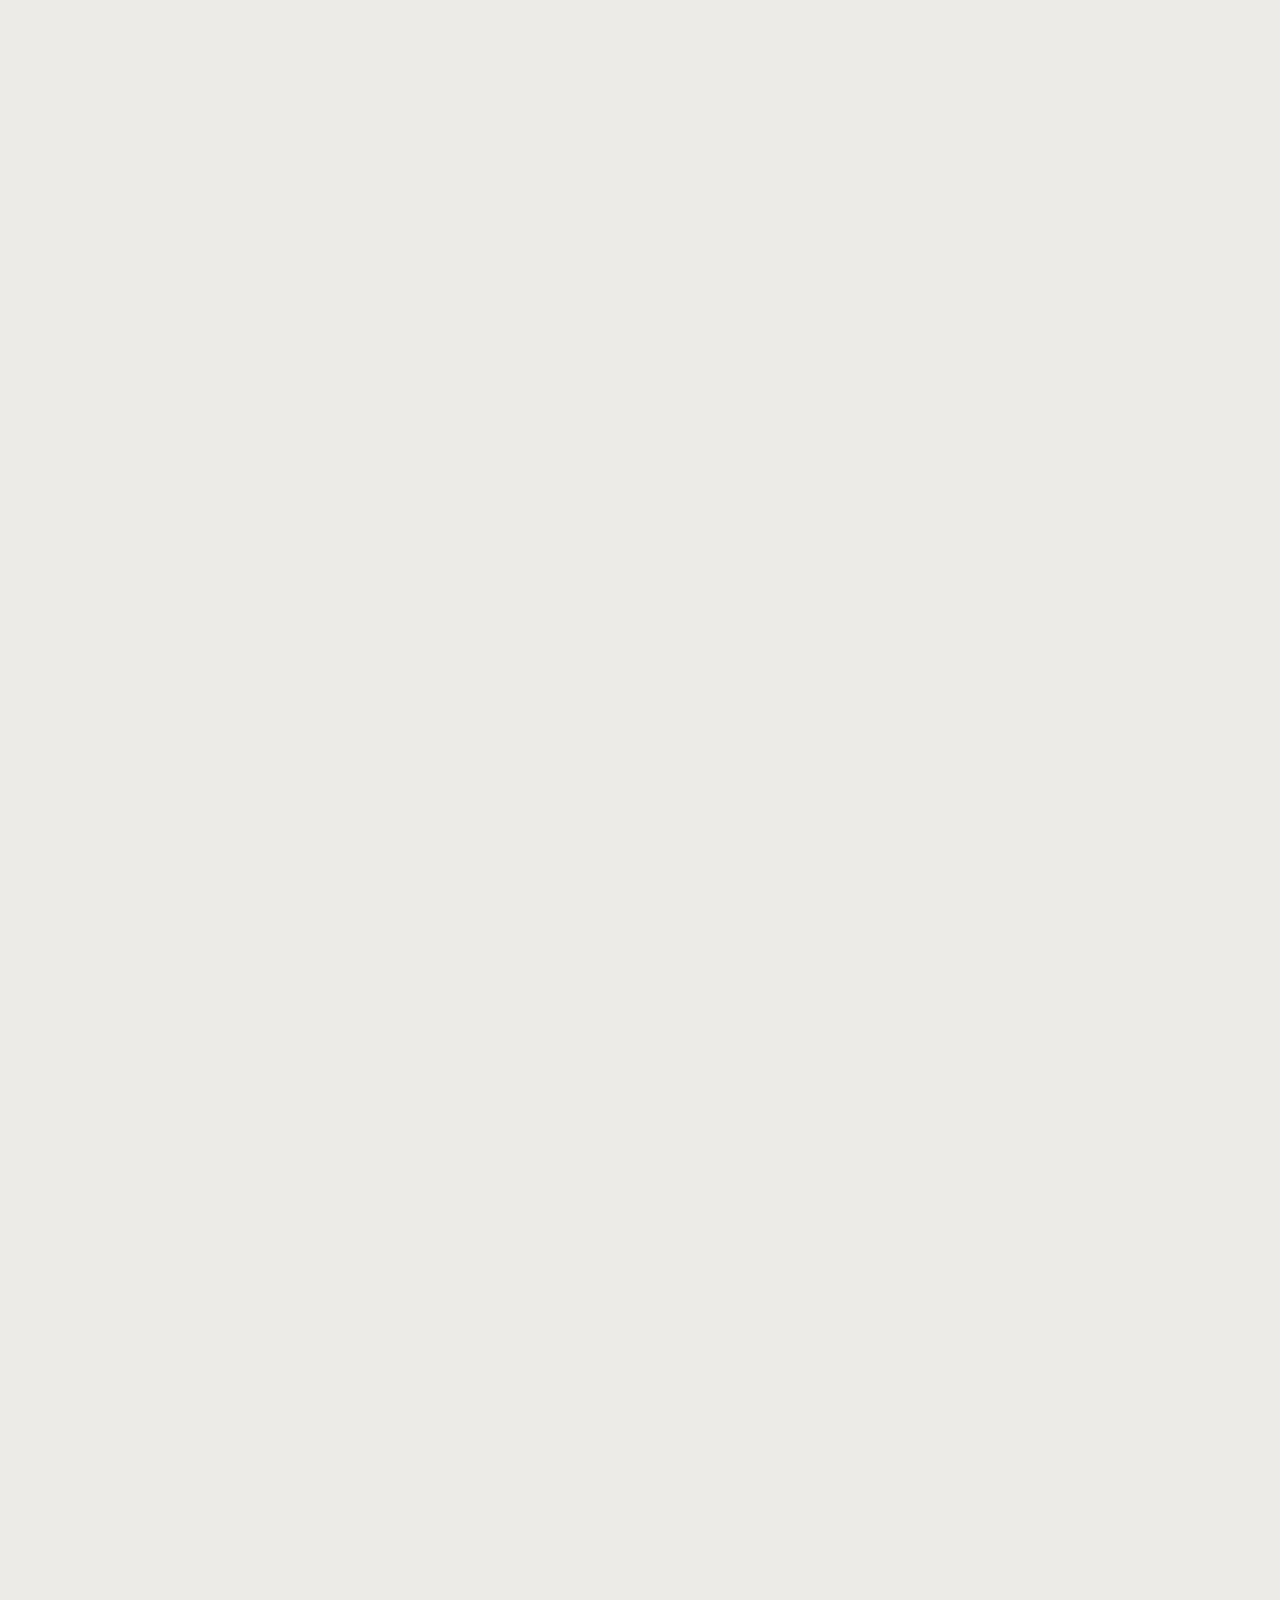
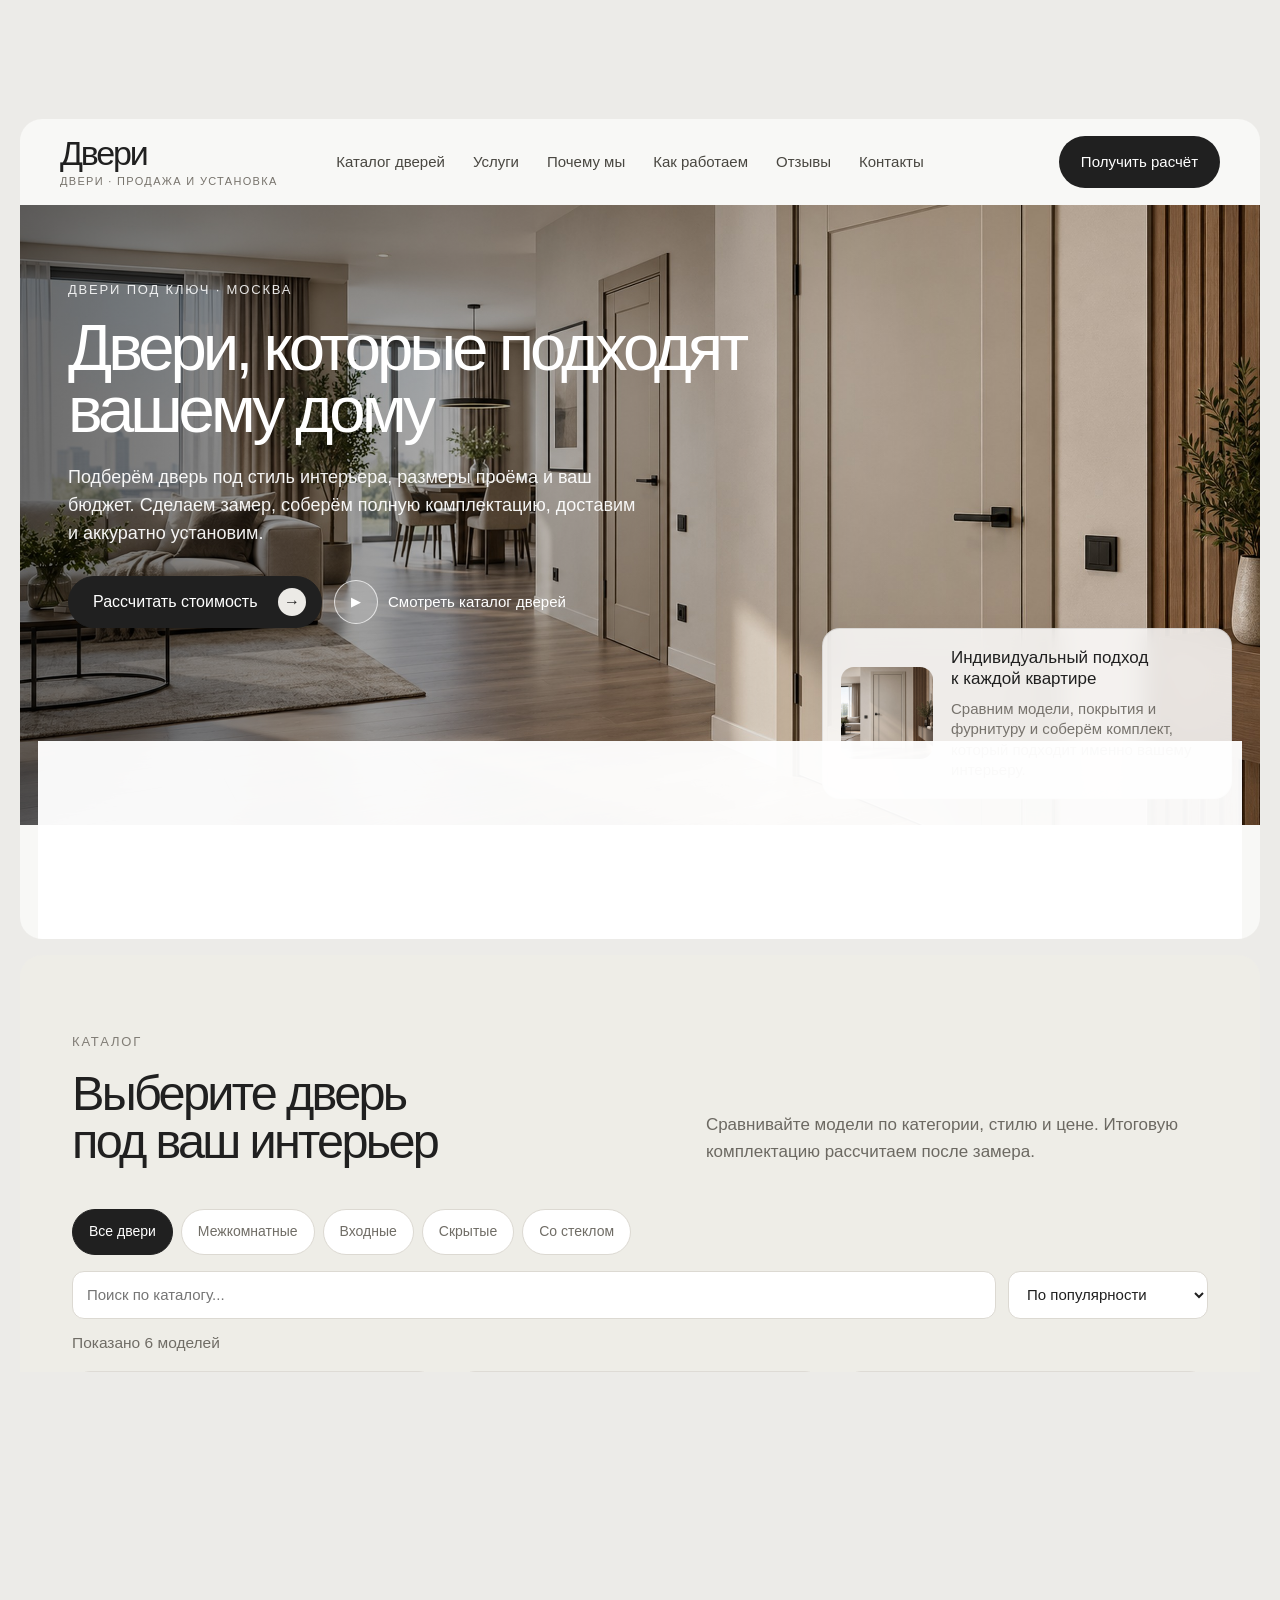
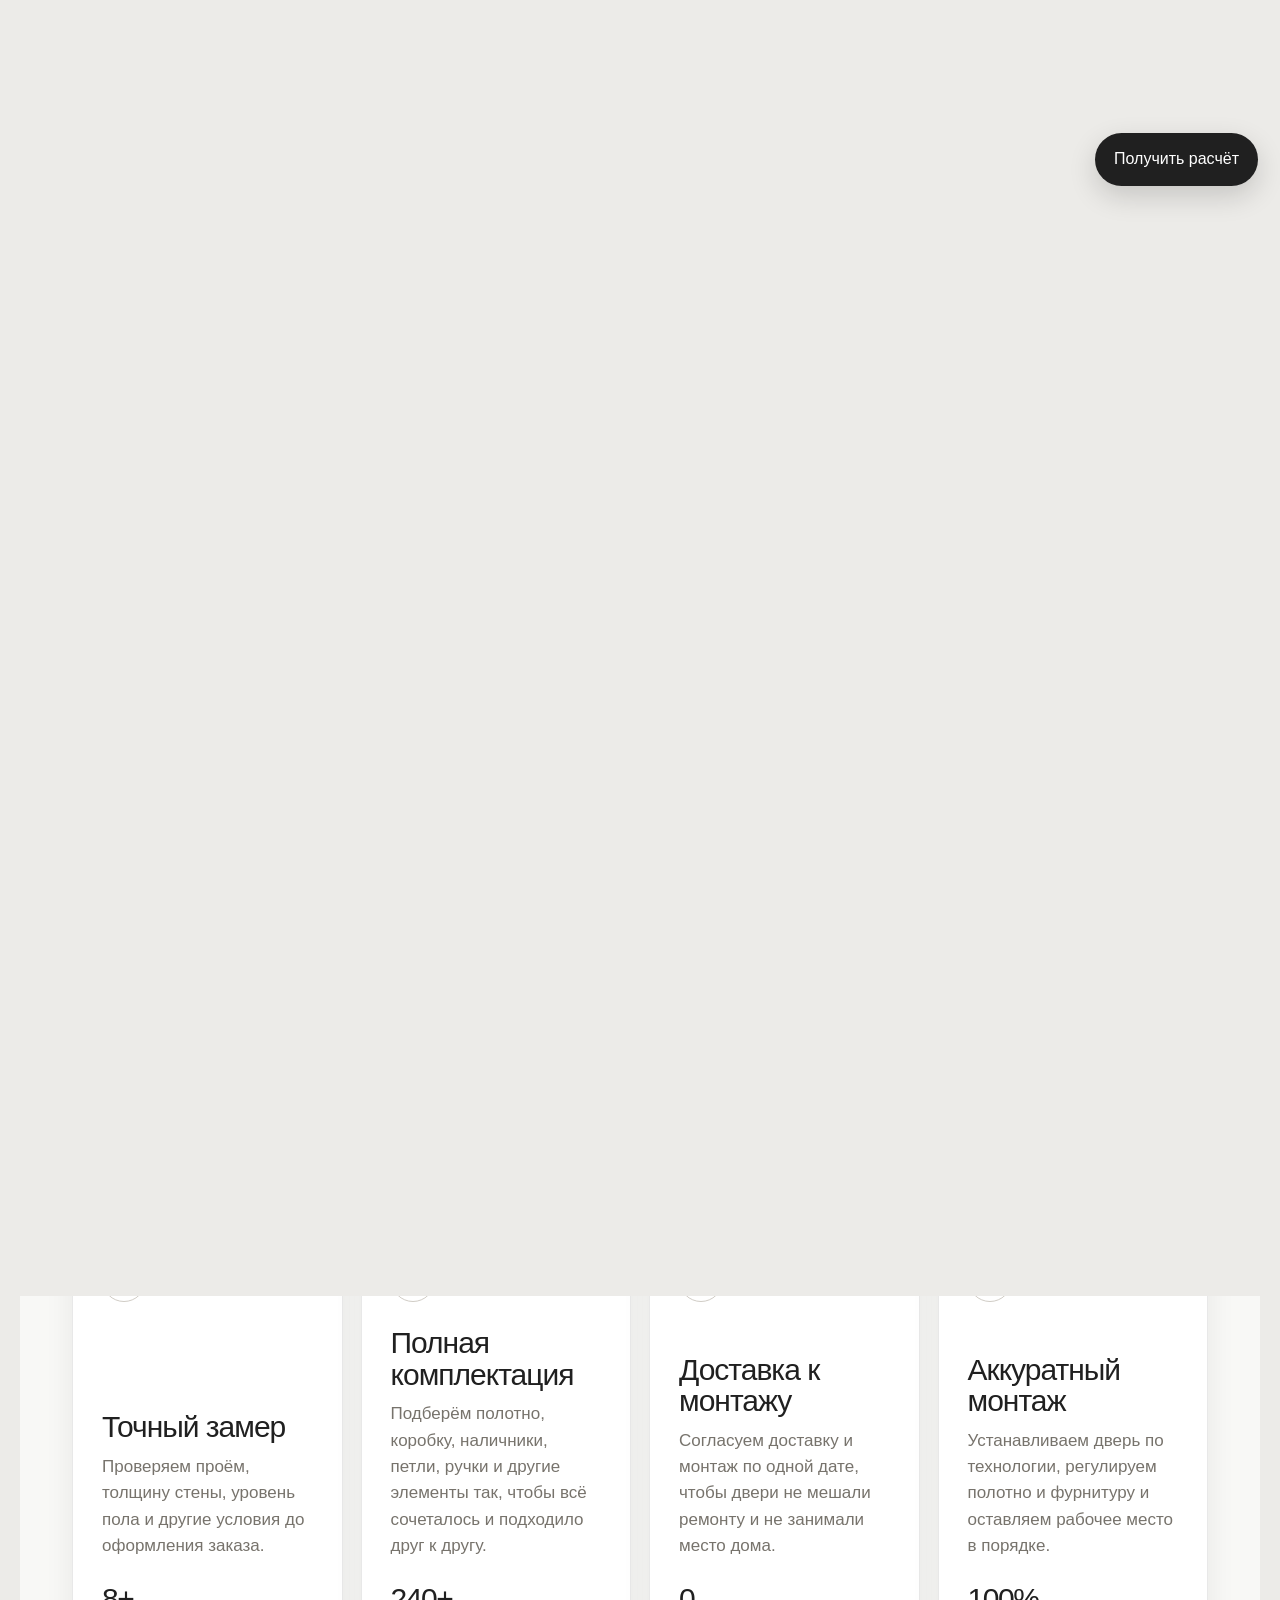
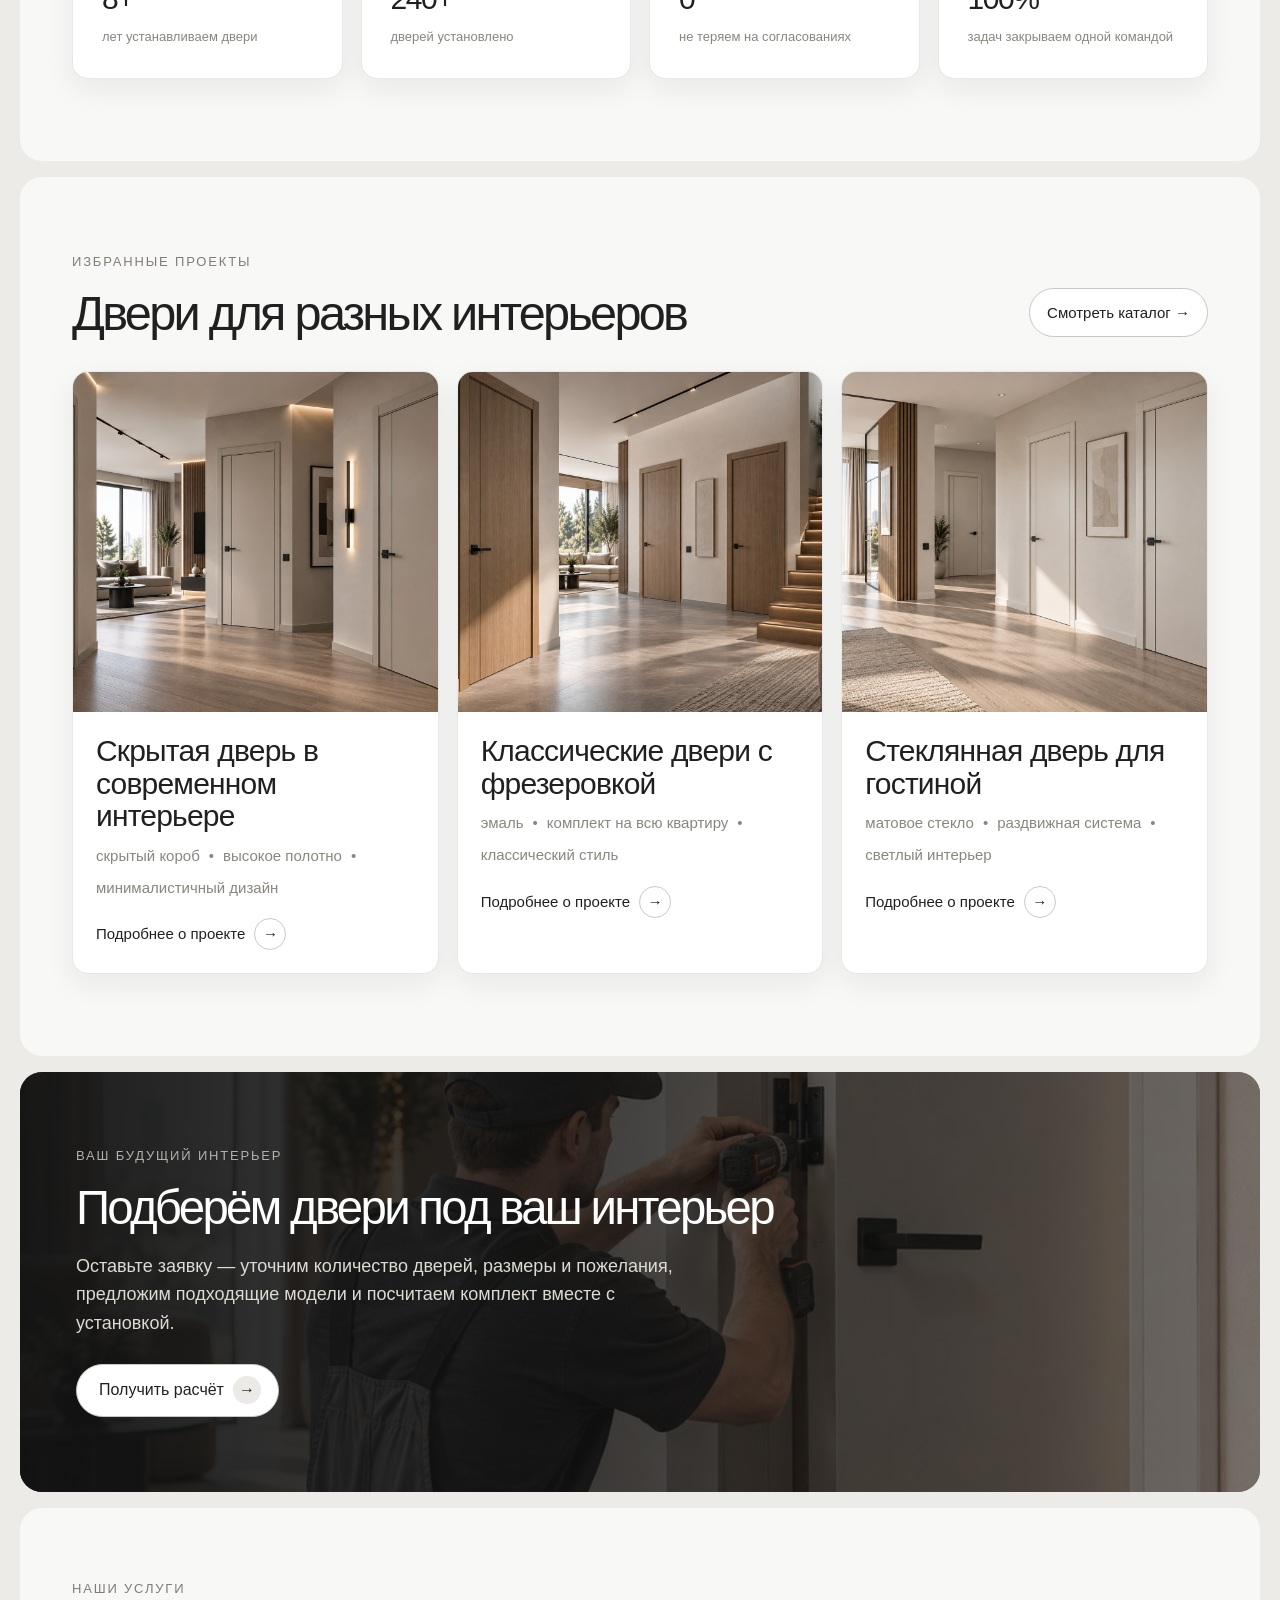
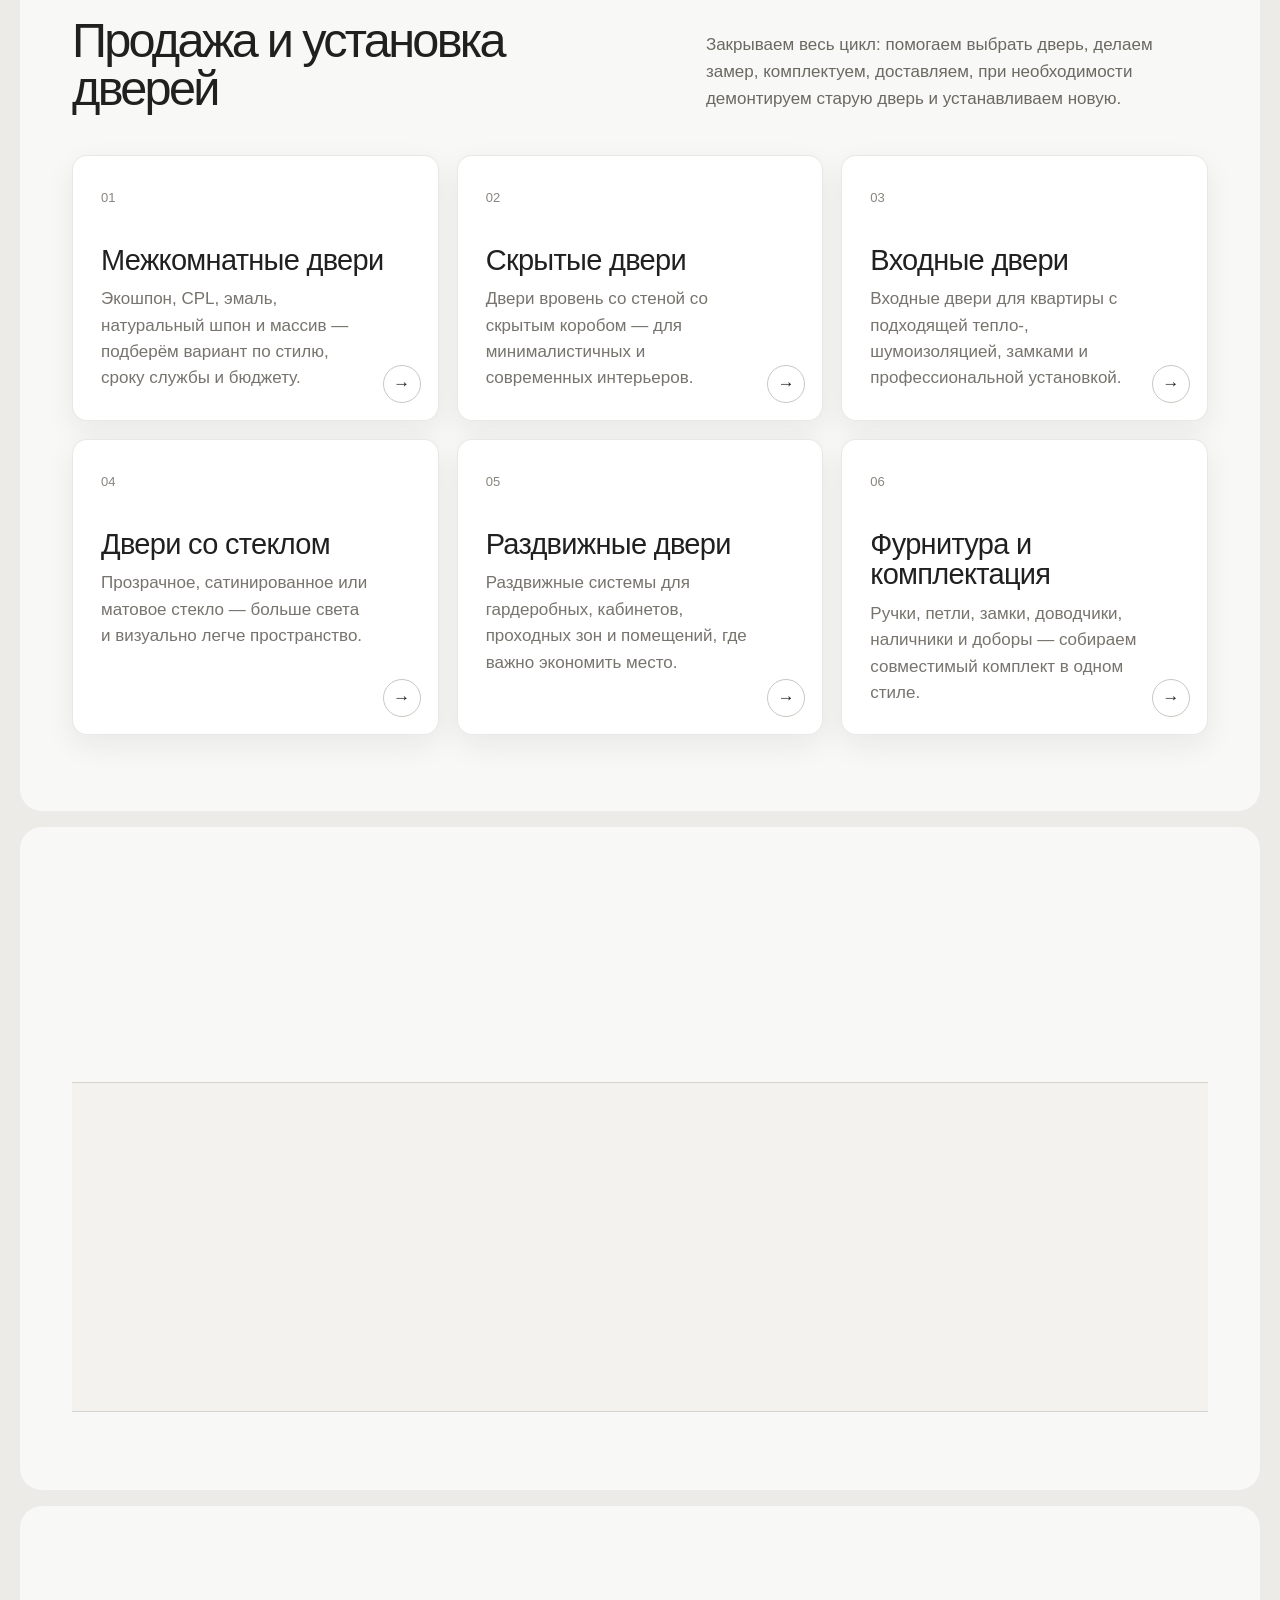
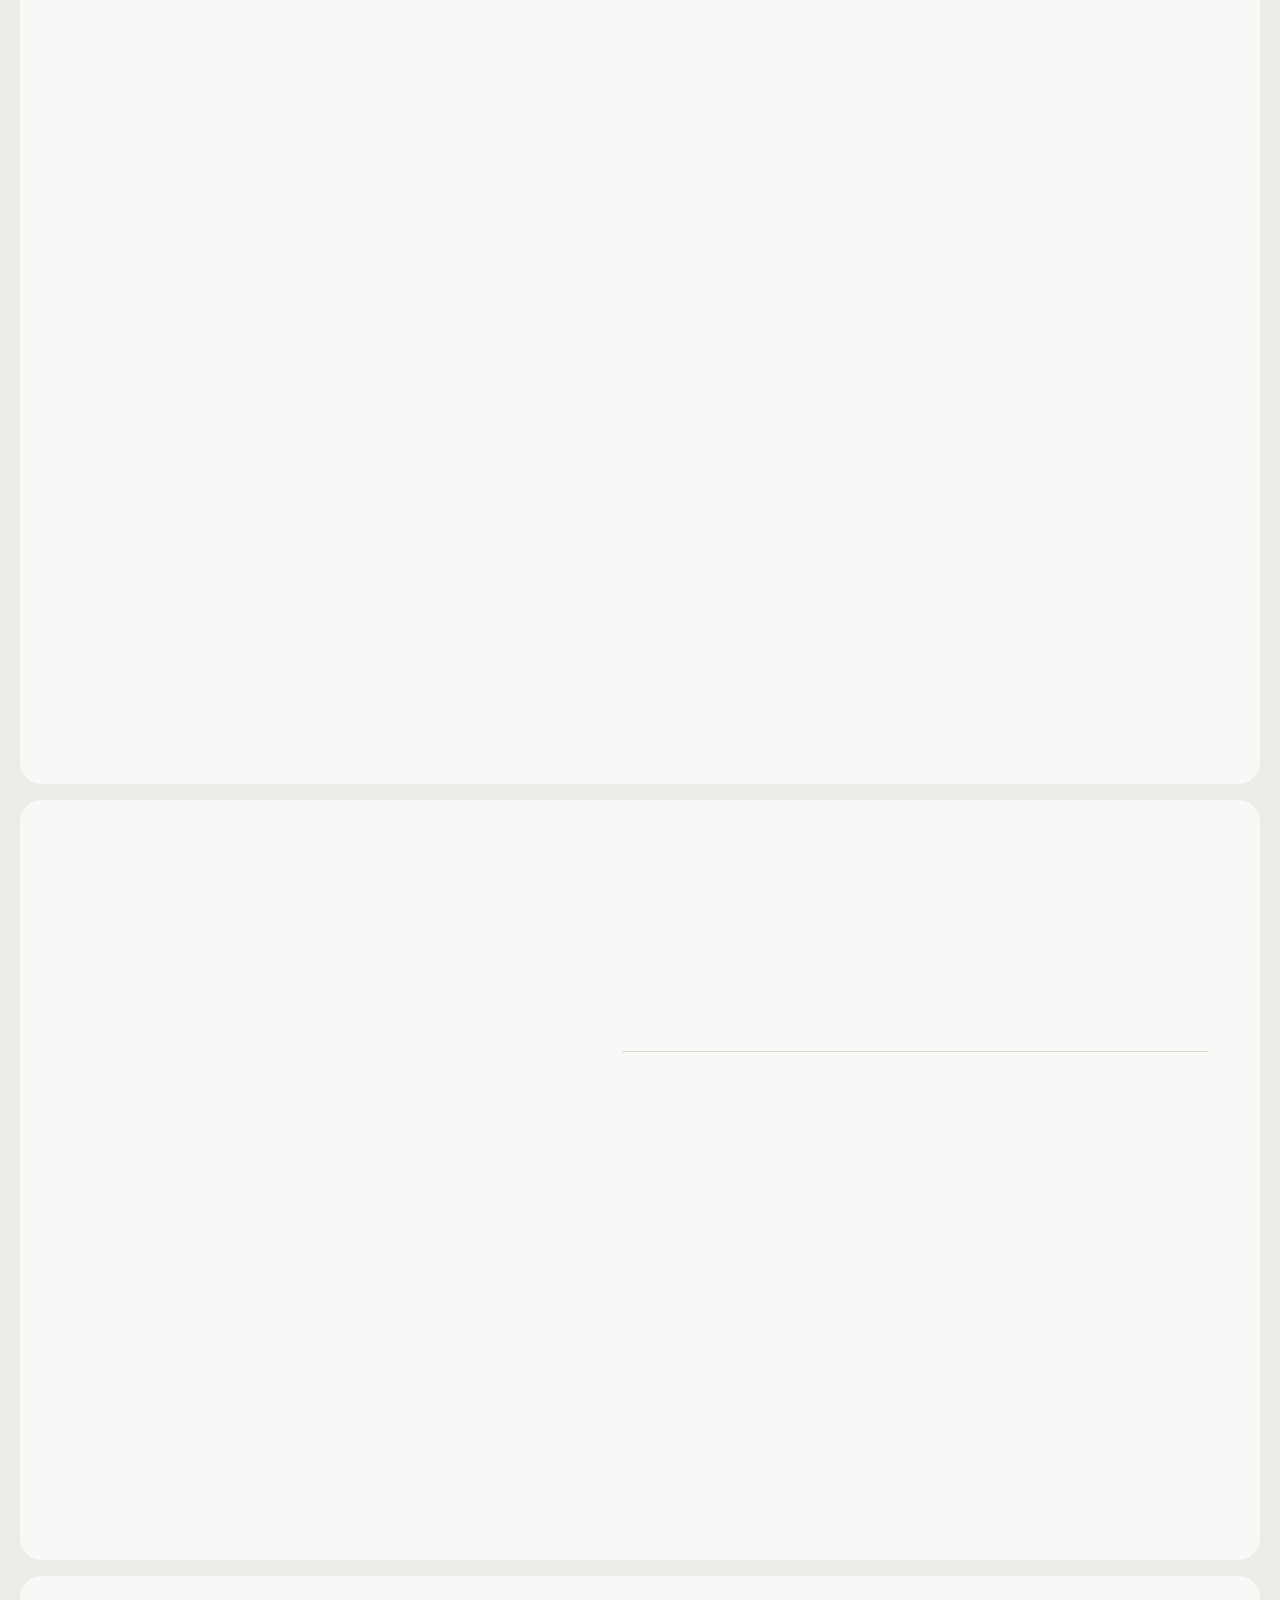
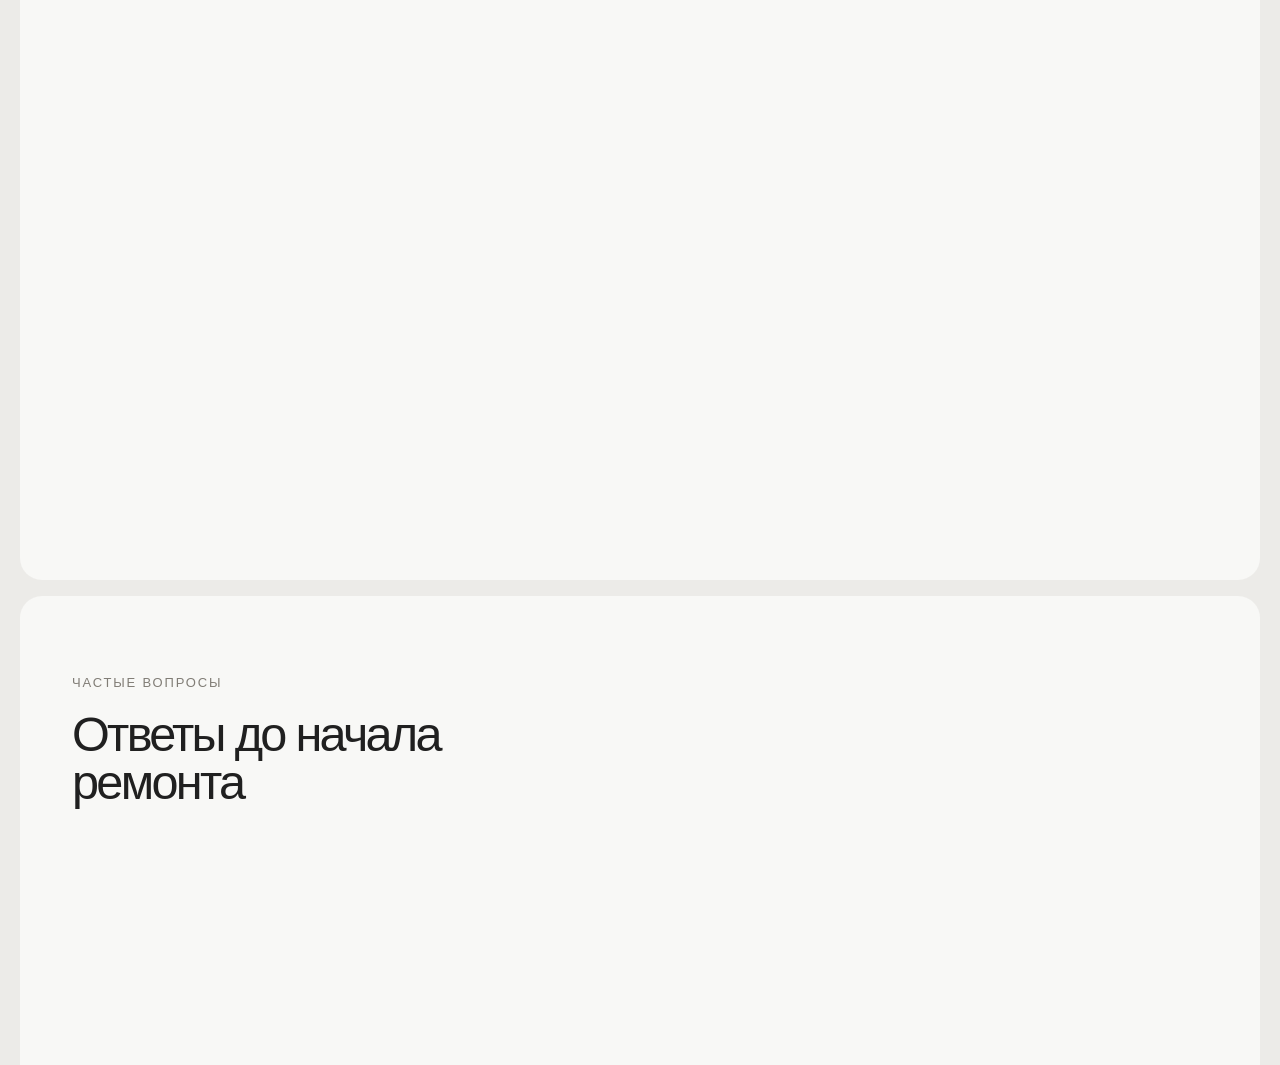
==== index.html @ 3245ed2f "Add floating elevated stats cards" ====
<!doctype html>
<html lang="ru">
<head>
<meta charset="utf-8">
<meta name="viewport" content="width=device-width,initial-scale=1">
<title>Двери</title>
<style>html,body{margin:0;min-height:100%;background:#ecebe8}</style>
</head>
<body>
<script>
(function(){
  'use strict';

  fetch('./site.html', {cache:'no-store'})
    .then(function(r){
      if(!r.ok) throw new Error('Не удалось загрузить site.html');
      return r.text();
    })
    .then(function(html){
      html=html.replace('>ЭСТ<','>Двери<');
      html=html.replace('</head>','<link rel="stylesheet" href="./responsive.css?v=1"><link rel="stylesheet" href="./responsive-fix.css?v=6"><link rel="stylesheet" href="./responsive-overrides.css?v=3"><link rel="stylesheet" href="./stats-floating.css?v=1"></head>');

      var parsed=new DOMParser().parseFromString(html,'text/html');
      document.documentElement.replaceWith(document.importNode(parsed.documentElement,true));

      var scripts=Array.prototype.slice.call(document.querySelectorAll('script'));
      var index=0;

      function runNext(){
        if(index>=scripts.length){
          document.dispatchEvent(new Event('DOMContentLoaded',{bubbles:true}));
          window.dispatchEvent(new Event('load'));
          return;
        }
        var old=scripts[index++];
        var s=document.createElement('script');
        Array.prototype.slice.call(old.attributes).forEach(function(a){s.setAttribute(a.name,a.value);});
        s.textContent=old.textContent;
        old.replaceWith(s);
        if(s.src){s.onload=runNext;s.onerror=runNext;}else{runNext();}
      }

      runNext();

      var mobileScript=document.createElement('script');
      mobileScript.src='./responsive-interactions.js?v=4';
      document.body.appendChild(mobileScript);
    })
    .catch(function(err){
      document.body.innerHTML='<div style="padding:40px;font:16px Arial;color:#222">Ошибка загрузки сайта. Обновите страницу.</div>';
      console.error(err);
    });
})();
</script>
</body>
</html>
---- responsive.css ----
/* RESPONSIVE-ONLY PASS. Desktop 1151px+ is untouched. */
@media (min-width:701px) and (max-width:1150px){
html,body{overflow-x:clip}.page{width:min(calc(100% - 32px),1080px);margin:14px auto}.header{min-height:76px;padding:0 26px;grid-template-columns:1fr auto;gap:18px}.nav{display:none}.logo{font-size:32px}.logo small{font-size:10px;margin-top:6px}.header-cta{font-size:14px;padding:12px 18px;white-space:nowrap}.hero{height:clamp(520px,58vw,570px)}.hero-copy{left:38px;right:38px;top:52px;max-width:700px}.hero h1{max-width:670px;font-size:clamp(52px,6.2vw,64px);line-height:.96;letter-spacing:-3px;margin-bottom:18px}.hero p{max-width:560px;font-size:17px;line-height:1.5;margin-bottom:22px}.actions{gap:11px;flex-wrap:wrap}.btn{min-height:48px;font-size:15px;padding:11px 18px}.video{font-size:15px}.play{width:42px;height:42px;flex:0 0 auto}.hero-card{right:22px;bottom:20px;width:min(380px,calc(100% - 44px));grid-template-columns:84px minmax(0,1fr);gap:15px;padding:15px;border-radius:17px}.hero-card img{width:84px;height:84px;border-radius:12px}.hero-card strong{font-size:16px;line-height:1.27;margin-bottom:8px}.hero-card span{font-size:14px;line-height:1.4}.stats{grid-template-columns:repeat(4,minmax(0,1fr));padding:0 26px}.stat{padding:24px 14px 27px;min-width:0}.stat strong{font-size:27px}.stat span{font-size:14px;line-height:1.4}.section{padding:58px 34px 64px}.section-head{grid-template-columns:minmax(0,1fr) minmax(260px,.8fr);gap:32px;margin-bottom:32px;align-items:end}.section-title{font-size:clamp(40px,5vw,50px);line-height:1;letter-spacing:-2.3px}.section-copy{font-size:16px;line-height:1.55;max-width:560px}.benefits,.services,.projects,.reviews{gap:16px}.benefits{grid-template-columns:repeat(2,minmax(0,1fr))}.benefit{min-height:218px;padding:24px;min-width:0}.benefit h3{font-size:26px;line-height:1.06;margin:20px 0 9px}.benefit p{font-size:16px;line-height:1.5;max-width:none}.benefit strong{font-size:27px}
#catalog .door-grid{grid-template-columns:repeat(2,minmax(0,1fr));gap:18px}#catalog .door-card{min-width:0;height:100%}#catalog .door-card-body{min-height:0;padding:19px 20px 18px}#catalog .door-card-body h3{font-size:23px}#catalog .door-card-body p{font-size:15px}#catalog .door-visual.photo{aspect-ratio:4/3}#catalog .door-visual.photo img{width:100%;height:100%!important;object-fit:contain!important}.door-tabs{overflow-x:auto;flex-wrap:nowrap;scrollbar-width:none}.door-tabs::-webkit-scrollbar{display:none}.door-tab{flex:0 0 auto}.door-tools{grid-template-columns:minmax(0,1fr) 220px}
.projects{grid-template-columns:repeat(2,minmax(0,1fr))}.project{min-width:0}.project-image{height:290px}.project-body{padding:20px}.project h3{font-size:27px;line-height:1.06}.dark-banner#lead{height:clamp(380px,42vw,430px)}.dark-banner#lead .dark-content{padding:40px 42px;max-width:720px}.dark-banner#lead .dark-content h2{font-size:clamp(40px,5vw,48px);line-height:1.02}.dark-banner#lead .dark-content p{font-size:17px;line-height:1.55;max-width:520px}.dark-banner#lead .hero-card{right:24px;bottom:22px;width:min(340px,calc(100% - 48px));grid-template-columns:72px minmax(0,1fr);gap:15px;padding:16px}.dark-banner#lead .hero-card img{width:72px;height:72px}.process{grid-template-columns:repeat(2,minmax(0,1fr))}.step{min-width:0}.cases{grid-template-columns:1.15fr .85fr;gap:16px}.case-large{min-height:420px}.case-small{min-height:200px}.materials{grid-template-columns:1.1fr .9fr;gap:24px}.calculator{grid-template-columns:1fr 1fr;gap:16px}.contacts{grid-template-columns:1fr 1fr;gap:16px}.map{min-height:320px}.faq-wrap{grid-template-columns:minmax(0,.9fr) minmax(0,1.1fr);gap:30px}.product-modal__box{width:min(920px,calc(100vw - 32px));max-height:calc(100vh - 32px)}.site-modal__box{width:min(560px,calc(100vw - 32px))}
}
@media (min-width:601px) and (max-width:700px){
html,body{overflow-x:clip}.page{width:calc(100% - 28px);margin:12px auto}.header{min-height:70px;padding:0 20px;grid-template-columns:1fr auto;gap:14px}.nav{display:none}.logo{font-size:29px}.logo small{font-size:9px;margin-top:5px}.header-cta{font-size:13px;padding:11px 15px;white-space:nowrap}.hero{height:clamp(540px,82vw,610px)}.hero-copy{left:24px;right:24px;top:36px;max-width:none}.hero h1{font-size:clamp(42px,8.8vw,56px);line-height:.98;letter-spacing:-2.8px;margin-bottom:16px;max-width:620px}.hero p{font-size:16px;line-height:1.48;max-width:600px;margin-bottom:19px}.actions{gap:10px;flex-wrap:wrap}.hero .btn{min-height:48px;font-size:15px}.video{font-size:14px}.hero-card{left:16px;right:16px;bottom:16px;width:auto;grid-template-columns:78px minmax(0,1fr);gap:14px;padding:15px}.hero-card img{width:78px;height:78px}.hero-card strong{font-size:16px;line-height:1.25}.hero-card span{font-size:13.5px;line-height:1.38}.stats{grid-template-columns:repeat(2,minmax(0,1fr));padding:0 20px}.stat{padding:20px 10px 22px;min-width:0}.stat:nth-child(2){border-right:0}.stat:nth-child(-n+2){border-bottom:1px solid var(--line)}.stat strong{font-size:25px}.stat span{font-size:13px}.section{padding:48px 22px 52px;margin-top:10px}.section-head{grid-template-columns:1fr;gap:12px;margin-bottom:27px}.section-title{font-size:clamp(34px,7.8vw,44px);line-height:1.02;letter-spacing:-2px}.section-copy{font-size:15.5px;line-height:1.5;max-width:none}.benefits,.services,.projects,.reviews,.process,.cases,.materials,.contacts,.calculator,.faq-wrap{grid-template-columns:1fr;gap:12px}.benefit,.service,.review,.contact{padding:21px;min-height:0}.benefit h3,.service h3{font-size:25px;line-height:1.07;margin:20px 0 8px}.benefit p,.service p{font-size:15.5px;line-height:1.48;max-width:none}
#catalog .door-grid{grid-template-columns:1fr;gap:14px}#catalog .door-card{height:auto!important}#catalog .door-visual.photo{aspect-ratio:4/3;height:auto!important}#catalog .door-visual.photo img{height:100%!important;object-fit:contain!important}#catalog .door-card-body{min-height:0;padding:18px}#catalog .door-card-body h3{font-size:23px}#catalog .door-card-body p{font-size:15px}.door-tools{grid-template-columns:1fr;gap:9px}.door-tabs{overflow-x:auto;flex-wrap:nowrap;scrollbar-width:none}.door-tabs::-webkit-scrollbar{display:none}.door-tab{flex:0 0 auto;padding:9px 12px;font-size:13px}.project-image{height:auto;aspect-ratio:4/3}.project-body{padding:18px}.project h3{font-size:25px}.meta{font-size:13.5px;line-height:1.4;flex-wrap:wrap}.dark-banner#lead{height:clamp(500px,90vw,570px)}.dark-banner#lead .dark-content{padding:32px 24px;max-width:none;justify-content:flex-start;padding-top:42px}.dark-banner#lead .dark-content h2{font-size:clamp(32px,7vw,42px);line-height:1.05;letter-spacing:-1.6px}.dark-banner#lead .dark-content p{font-size:15.5px;line-height:1.5;max-width:none}.dark-banner#lead .hero-card{left:16px;right:16px;bottom:16px;width:auto;grid-template-columns:70px minmax(0,1fr);gap:13px;padding:14px}.dark-banner#lead .hero-card img{width:70px;height:70px}.dark-banner#lead .hero-card strong{font-size:15.5px}.dark-banner#lead .hero-card span{font-size:13px}.step{min-height:0;padding:20px 14px}.step h3{font-size:24px;margin:20px 0 7px}.step p{font-size:15px;line-height:1.48}.case-large{min-height:360px}.case-small{min-height:210px}.material-photo{aspect-ratio:4/3;height:auto}.calc-visual{aspect-ratio:4/3;height:auto}.map{min-height:260px}
}
@media (max-width:600px){
html,body{overflow-x:clip;width:100%;max-width:100%}.page{width:calc(100% - 24px);margin:10px auto}.panel{border-radius:18px}.header{min-height:64px;padding:0 14px;grid-template-columns:minmax(0,1fr) auto;gap:10px}.logo{font-size:27px;letter-spacing:-1.8px;min-width:0}.logo small{font-size:8px;letter-spacing:.1em;white-space:nowrap;overflow:hidden;text-overflow:ellipsis;max-width:100%}.header-cta{font-size:12px;padding:10px 12px;min-height:40px;display:inline-flex;align-items:center;justify-content:center;white-space:nowrap}.hero{height:clamp(540px,145vw,600px);min-height:0}.hero-copy{left:18px;right:18px;top:30px;width:auto;max-width:none}.eyebrow{font-size:10.5px;line-height:1.3;letter-spacing:.1em;margin-bottom:12px}.hero h1{font-size:clamp(35px,9.8vw,43px);line-height:.98;letter-spacing:-2.25px;margin-bottom:14px;max-width:100%}.hero p{font-size:15px;line-height:1.47;margin-bottom:18px;max-width:100%}.actions{display:flex;align-items:flex-start;flex-direction:column;gap:10px;width:100%}.hero .btn{width:100%;min-width:0;min-height:48px;padding:12px 15px;font-size:15px;justify-content:space-between}.video{font-size:13.5px;gap:8px}.play{width:38px;height:38px;font-size:11px}.hero-card{left:12px;right:12px;bottom:12px;width:auto;grid-template-columns:66px minmax(0,1fr);gap:11px;padding:12px;border-radius:15px}.hero-card img{width:66px;height:66px;border-radius:11px}.hero-card strong{font-size:14.5px;line-height:1.23;margin:0 0 6px}.hero-card span{font-size:12.5px;line-height:1.34}.stats{grid-template-columns:1fr 1fr;padding:0 12px}.stat{padding:17px 8px 19px;min-width:0;overflow-wrap:anywhere}.stat strong{font-size:22px;letter-spacing:-1px}.stat span{font-size:11.5px;line-height:1.32}.section{padding:40px 16px 44px;margin-top:10px}.section-head{grid-template-columns:1fr;gap:11px;margin-bottom:24px}.section-title{font-size:clamp(29px,8vw,35px);line-height:1.03;letter-spacing:-1.8px;max-width:100%}.section-copy{font-size:15px;line-height:1.48;max-width:100%}.benefits,.services,.projects,.reviews,.process,.cases,.materials,.contacts,.calculator,.faq-wrap{grid-template-columns:1fr;gap:12px}.benefit,.service,.review,.contact{padding:19px;min-height:0}.benefit h3,.service h3{font-size:23px;line-height:1.07;margin:18px 0 8px}.benefit p,.service p{font-size:15px;line-height:1.47;max-width:none}.benefit strong{font-size:25px;margin-top:13px}.benefit small{font-size:11.5px}.icon{width:40px;height:40px}
.projects-head{display:flex;flex-direction:column;align-items:flex-start;gap:12px;margin-bottom:19px}.projects-head .outline{font-size:13.5px;padding:10px 13px}.project-image{height:auto;aspect-ratio:4/3}.project-body{padding:17px}.project h3{font-size:23px;line-height:1.08;letter-spacing:-.5px;margin-bottom:8px}.meta{font-size:12.5px;line-height:1.4;gap:6px;flex-wrap:wrap}.project-link{font-size:13.5px;margin-top:14px}.project-link i{width:28px;height:28px}
#catalog .door-grid{grid-template-columns:1fr;gap:12px}#catalog .door-card{height:auto!important;min-width:0}#catalog .door-visual.photo{aspect-ratio:4/3;height:auto!important;min-height:0}#catalog .door-visual.photo img{width:100%;height:100%!important;object-fit:contain!important;object-position:center}#catalog .door-card-body{display:block;min-height:0!important;padding:17px 16px 16px}#catalog .door-card-body h3{font-size:22px;line-height:1.06;margin-bottom:7px}#catalog .door-card-body p{font-size:14px;line-height:1.43;margin-bottom:16px}#catalog .door-card-body>div{display:flex;align-items:center;gap:9px;flex-wrap:wrap}#catalog .door-card-body strong{font-size:17px}#catalog .door-card-body button{font-size:14px;min-height:40px;padding:9px 11px}.door-tabs{gap:6px;margin-bottom:11px;overflow-x:auto;flex-wrap:nowrap;padding-bottom:2px;scrollbar-width:none}.door-tabs::-webkit-scrollbar{display:none}.door-tab{flex:0 0 auto;padding:9px 11px;font-size:12.5px;min-height:40px}.door-tools{grid-template-columns:1fr;gap:8px;margin-bottom:10px}.door-tools input,.door-tools select{width:100%;height:46px;font-size:15px;border-radius:11px}.door-count{font-size:13.5px;margin-bottom:13px}
.dark-banner{height:auto;min-height:460px;margin-top:10px;border-radius:18px}.dark-content{padding:26px 18px}.dark-content h2{font-size:29px;line-height:1.05;letter-spacing:-1.3px;margin-bottom:12px}.dark-content p{font-size:15px;line-height:1.48;margin-bottom:18px}.dark-banner#lead{height:clamp(500px,142vw,570px);min-height:0}.dark-banner#lead .dark-content{padding:30px 18px;max-width:none;justify-content:flex-start;padding-top:34px}.dark-banner#lead .dark-content h2{font-size:clamp(29px,7.8vw,34px);line-height:1.05;letter-spacing:-1.3px;margin-bottom:12px}.dark-banner#lead .dark-content p{font-size:15px;line-height:1.48;max-width:none;margin-bottom:18px}.dark-banner#lead .dark-content .btn{width:100%;font-size:14.5px;min-height:48px;padding:11px 15px}.dark-banner#lead .hero-card{left:12px;right:12px;bottom:12px;width:auto;grid-template-columns:64px minmax(0,1fr);gap:11px;padding:12px}.dark-banner#lead .hero-card img{width:64px;height:64px}.dark-banner#lead .hero-card strong{font-size:14.5px;line-height:1.25}.dark-banner#lead .hero-card span{font-size:12.5px;line-height:1.34}
.process{border-top:1px solid var(--line);border-bottom:1px solid var(--line)}.step{min-height:0;padding:19px 12px;border-right:0;border-bottom:1px solid var(--line)}.step:last-child{border-bottom:0}.step h3{font-size:22px;line-height:1.06;margin:18px 0 7px}.step p{font-size:14.5px;line-height:1.47}.case-large{min-height:330px}.case-small{min-height:200px}.case-info{left:16px;right:16px;bottom:16px}.case-info h3{font-size:24px;line-height:1.04;letter-spacing:-.8px}.case-info p{font-size:13.5px;line-height:1.42}.materials{gap:18px}.material-photo{height:auto;aspect-ratio:4/3}.material{font-size:14.5px;padding:14px 0}.review blockquote{font-size:18px;line-height:1.28;margin:18px 0 16px}.review small{font-size:11.5px}.faq-wrap{gap:15px}details{padding:15px 0}summary{font-size:15px;line-height:1.38}details p{font-size:14px;line-height:1.48;margin-top:9px}.calculator{gap:12px}.calc-visual{height:auto;aspect-ratio:4/3}.calc-caption{left:18px;right:18px;bottom:18px}.calc-caption h3{font-size:24px}.calc-caption p{font-size:13.5px;line-height:1.42}.calc-card{padding:18px}.field{margin-bottom:13px}.field input,.field select,.field textarea{min-height:48px;padding:12px;font-size:16px;width:100%;max-width:100%}.calc-card>.btn{width:100%;min-height:48px}.total strong{font-size:28px}.contact h3{font-size:25px;line-height:1.05;letter-spacing:-.8px;margin-bottom:17px}.contact-row{padding:13px 0}.contact-row a,.contact-row span{font-size:15px;overflow-wrap:anywhere}.contact-row small{font-size:11.5px}.map{min-height:240px}
.product-modal{padding:6px}.product-modal__box{width:100%;height:min(760px,calc(100vh - 12px));max-height:none;grid-template-columns:1fr;grid-template-rows:34% 66%;border-radius:16px}.product-modal__content{padding:18px 16px 16px;overflow:auto}.product-modal__title{font-size:28px;line-height:1.03;letter-spacing:-1.1px}.product-modal__desc{font-size:14px;line-height:1.43;margin-bottom:14px}.product-modal__price{font-size:19px;margin-bottom:14px}.product-modal__specs{gap:9px 12px;margin-bottom:14px}.product-modal__sizes{gap:6px;margin-bottom:14px;flex-wrap:wrap}.product-modal__size{padding:8px 10px;font-size:12.5px}.product-modal__actions{gap:8px;flex-wrap:wrap}.product-modal__cta{min-height:48px;font-size:14.5px;padding:11px 14px;flex:1 1 180px}.product-modal__note{font-size:10.5px;line-height:1.35}.product-modal__close{width:38px;height:38px;right:8px;top:8px}.site-modal{padding:6px}.site-modal__box{width:100%;max-height:calc(100vh - 12px);padding:20px 16px 17px;border-radius:16px;overflow:auto}.site-modal__title{font-size:26px;line-height:1.03}.site-modal__text{font-size:14.5px;line-height:1.48}.site-modal__form input,.site-modal__form textarea{font-size:16px;min-height:48px;width:100%;max-width:100%}.site-modal__submit{min-height:48px;font-size:15px;width:100%}.footer{padding:20px 14px 22px;flex-direction:column;align-items:flex-start;gap:15px}.footer-links{flex-wrap:wrap;gap:9px 13px;font-size:13.5px}.footer-note{font-size:10.5px;line-height:1.4}.float{right:9px;bottom:9px;padding:10px 12px;font-size:13px;max-width:calc(100vw - 18px)}.hero .hero-bg{object-position:center center}.hero-sub-long{display:none}.video-label-long{display:none}.video-label-short{display:inline}
}
@media (max-width:430px){.page{width:calc(100% - 18px);margin:9px auto}.header{padding:0 11px;min-height:62px}.logo{font-size:25px}.logo small{font-size:7px;margin-top:4px}.header-cta{font-size:11px;padding:9px 10px;min-height:38px}.hero{height:clamp(530px,146vw,590px)}.hero-copy{left:16px;right:16px;top:27px}.hero h1{font-size:clamp(34px,10vw,40px);letter-spacing:-2.05px}.hero p{font-size:14.5px}.hero-card{left:10px;right:10px;bottom:10px;grid-template-columns:62px minmax(0,1fr);gap:10px;padding:11px}.hero-card img{width:62px;height:62px}.hero-card strong{font-size:14px}.hero-card span{font-size:12px}.section{padding-left:14px;padding-right:14px}.section-title{font-size:clamp(28px,8vw,32px)}.stat strong{font-size:21px}.stat span{font-size:11px}.dark-banner#lead{height:clamp(500px,150vw,560px)}.dark-banner#lead .dark-content{padding-left:16px;padding-right:16px}.dark-banner#lead .hero-card{left:10px;right:10px;bottom:10px}}
@media (max-width:375px){.page{width:calc(100% - 14px);margin:7px auto}.header{padding:0 9px}.logo{font-size:23px}.logo small{font-size:6.5px}.header-cta{font-size:10.5px;padding:8px 9px}.hero{height:540px}.hero-copy{left:14px;right:14px;top:24px}.hero h1{font-size:34px;letter-spacing:-1.9px}.hero p{font-size:14px;line-height:1.45}.hero-card{grid-template-columns:58px minmax(0,1fr);gap:9px;padding:10px}.hero-card img{width:58px;height:58px}.hero-card strong{font-size:13.5px}.hero-card span{font-size:11.5px}.section-title{font-size:28px}.section-copy{font-size:14.5px}.benefit,.service,.review,.contact{padding:17px}.benefit h3,.service h3{font-size:22px}.benefit p,.service p{font-size:14.5px}#catalog .door-card-body{padding:16px 14px 15px}#catalog .door-card-body h3{font-size:21px}#catalog .door-card-body p{font-size:13.5px}.dark-banner#lead .dark-content h2{font-size:28px}}
@media (max-width:340px){.header{gap:7px}.logo{font-size:21px}.logo small{font-size:6px}.header-cta{font-size:10px;padding:8px}.hero h1{font-size:32px}.hero .btn{font-size:14px}.hero-card strong{font-size:13px}.hero-card span{font-size:11px}.section-title{font-size:26px}}
@media (prefers-reduced-motion:reduce) and (max-width:1150px){.hero-card,.door-card,.project,.service,.benefit,.step,.material,.review,.case{transition:none!important} }
---- responsive-fix.css ----
/* RESPONSIVE DETAIL FIXES. Desktop is untouched. */

/* Mobile hero catalogue link: hidden completely. */
@media (max-width:700px){
  .hero .video{display:none !important;}

  /* Mobile FAQ — clean cards. */
  .section--faq{overflow:hidden;}
  .section--faq .faq-wrap{width:100%;min-width:0;gap:22px;}
  .section--faq .faq{width:100% !important;min-width:0 !important;margin:0 !important;padding:0 !important;border-top:0 !important;}
  .section--faq .faq details{
    width:100% !important;min-width:0 !important;box-sizing:border-box;
    margin:0 0 8px !important;padding:17px 18px !important;
    background:#fff !important;border:1px solid #dedbd5 !important;border-radius:14px !important;
    box-shadow:none !important;transform:none !important;
    transition:border-color .2s ease,background .2s ease !important;
  }
  .section--faq .faq details:last-child{margin-bottom:0 !important;}
  .section--faq .faq details:hover,.section--faq .faq details:active{transform:none !important;box-shadow:none !important;}
  .section--faq .faq summary{
    width:100% !important;min-width:0;box-sizing:border-box;display:flex !important;
    align-items:flex-start !important;justify-content:space-between;gap:14px;
    margin:0 !important;padding:0 !important;font-size:16px !important;line-height:1.4 !important;font-weight:400;
  }
  .section--faq .faq summary::after{
    content:"+" !important;flex:0 0 24px;width:24px;height:24px;margin:0 !important;
    border:1px solid #d4d0c9;border-radius:50%;display:grid;place-items:center;box-sizing:border-box;
    color:#77736c;font-size:14px;line-height:1;
  }
  .section--faq .faq details[open] summary::after{content:"−" !important;color:#202020;}
  .section--faq .faq details p{
    width:100%;max-width:none !important;box-sizing:border-box;margin:11px 0 0 !important;padding:0 !important;
    font-size:15px !important;line-height:1.55 !important;color:#77736d;
  }

  /* Mobile reviews carousel. */
  .section--reviews .reviews{
    display:flex !important;flex-wrap:nowrap !important;overflow-x:auto !important;overflow-y:hidden !important;
    scroll-snap-type:x mandatory;scroll-behavior:smooth;overscroll-behavior-x:contain;
    -webkit-overflow-scrolling:touch;scrollbar-width:none;gap:12px !important;padding:2px 2px 8px !important;margin:0 !important;
  }
  .section--reviews .reviews::-webkit-scrollbar{display:none}
  .section--reviews .review{
    flex:0 0 calc(100% - 28px) !important;width:calc(100% - 28px) !important;min-width:calc(100% - 28px) !important;
    margin:0 !important;box-sizing:border-box;scroll-snap-align:start;scroll-snap-stop:always;
  }
  .reviews-ui{display:flex;align-items:center;justify-content:space-between;gap:12px;margin-top:14px;min-height:36px;}
  .reviews-ui__hint{font-size:11px;line-height:1.3;color:#89857e;letter-spacing:.01em;}
  .reviews-ui__actions{display:flex;align-items:center;gap:7px;flex:0 0 auto;}
  .reviews-ui__button{width:35px;height:35px;padding:0;border:1px solid #d1cdc6;border-radius:50%;background:#fff;color:#202020;display:grid;place-items:center;font-size:16px;line-height:1;}
  .reviews-ui__dots{display:flex;align-items:center;gap:5px;padding:0 2px;}
  .reviews-ui__dot{width:6px;height:6px;padding:0;border:0;border-radius:50%;background:#c9c5be;opacity:.7;}
  .reviews-ui__dot.is-active{width:18px;border-radius:999px;background:#202020;opacity:1;}
}

@media (min-width:701px){.reviews-ui{display:none !important}}

/* Materials spacing. */
@media (max-width:600px){
  .section--materials{padding-left:16px !important;padding-right:16px !important;}
  .section--materials .materials{width:100%;margin:0;gap:18px;grid-template-columns:1fr;align-items:stretch;}
  .section--materials .material-photo{width:100%;height:auto !important;aspect-ratio:4 / 3;margin:0;border-radius:14px;}
  .section--materials .material-list{width:100%;margin:0;padding:0 0 62px;border-top:1px solid var(--line);}
  .section--materials .material{width:100%;min-height:60px;margin:0;padding:16px 14px;box-sizing:border-box;align-items:center;}
  .section--materials .material span:first-child{min-width:0;padding-right:10px;}
  .section--materials .material span:last-child{flex:0 0 auto}
}

@media (max-width:375px){
  .section--faq .faq details{padding:16px 15px !important}
  .section--faq .faq summary{font-size:15px !important;line-height:1.42 !important}
  .section--faq .faq summary::after{flex-basis:23px;width:23px;height:23px}
  .section--faq .faq details p{font-size:14.5px !important;line-height:1.55 !important}
  .section--reviews .review{flex-basis:calc(100% - 20px) !important;width:calc(100% - 20px) !important;min-width:calc(100% - 20px) !important;}
  .reviews-ui{margin-top:12px}
  .reviews-ui__hint{font-size:10px}
  .reviews-ui__button{width:33px;height:33px}
  .section--materials .materials{gap:16px}
  .section--materials .material{min-height:58px;padding:15px 13px}
  .section--materials .material-list{padding-bottom:58px}
}

/* Mobile catalogue categories: all options stay inside the viewport. */
@media (max-width:600px){
  #catalog .door-tabs{
    display:grid !important;grid-template-columns:repeat(2,minmax(0,1fr));gap:7px !important;
    width:100%;overflow:visible !important;padding:0 !important;margin:0 0 12px !important;
  }
  #catalog .door-tab{
    width:100%;min-width:0;flex:initial !important;box-sizing:border-box;padding:9px 8px !important;
    min-height:40px;font-size:12px !important;line-height:1.2;text-align:center;white-space:normal;overflow-wrap:anywhere;
  }
}
@media (max-width:375px){
  #catalog .door-tabs{grid-template-columns:repeat(2,minmax(0,1fr));gap:6px !important;}
  #catalog .door-tab{padding:8px 6px !important;font-size:11.5px !important;}
}
---- responsive-overrides.css ----
/* FINAL MOBILE OVERRIDES. Desktop is untouched. */
@media (max-width:700px){
  /* Hero: remove the secondary catalogue control completely on mobile. */
  .hero .video{
    display:none !important;
  }

  /* Catalog categories: no horizontal clipping. Every tab is visible. */
  #catalog .door-tabs{
    display:grid !important;
    grid-template-columns:repeat(2,minmax(0,1fr)) !important;
    width:100% !important;
    max-width:100% !important;
    gap:7px !important;
    overflow:visible !important;
    padding:0 !important;
    margin:0 0 12px !important;
    box-sizing:border-box;
  }
  #catalog .door-tab{
    display:flex !important;
    align-items:center;
    justify-content:center;
    width:100% !important;
    min-width:0 !important;
    max-width:100% !important;
    flex:none !important;
    box-sizing:border-box;
    min-height:40px;
    padding:8px 7px !important;
    text-align:center;
    white-space:normal !important;
    overflow-wrap:anywhere;
    line-height:1.15;
    font-size:12px !important;
  }
}

@media (max-width:375px){
  #catalog .door-tabs{grid-template-columns:repeat(2,minmax(0,1fr)) !important;gap:6px !important;}
  #catalog .door-tab{min-height:38px;padding:7px 5px !important;font-size:11.5px !important;}
}
---- stats-floating.css ----
/* Floating stats treatment. Desktop + all responsive sizes. */
.stats{
  position:relative !important;
  z-index:8 !important;
  margin: -34px 7% 0 !important;
  border-radius:22px !important;
  border:1px solid rgba(220,216,208,.9) !important;
  box-shadow:0 20px 45px rgba(32,32,32,.14),0 4px 14px rgba(32,32,32,.07) !important;
  background:rgba(255,255,255,.96) !important;
}
.stat{
  position:relative !important;
  padding:28px 24px 30px !important;
}
.stat + .stat::before{
  content:"";
  position:absolute;
  left:0;
  top:22px;
  bottom:22px;
  width:1px;
  background:var(--line);
}
@media (min-width:701px){
  .stats{margin-top:-36px !important;}
}
@media (max-width:700px){
  .stats{
    margin:-20px 12px 0 !important;
    border-radius:18px !important;
    box-shadow:0 14px 30px rgba(32,32,32,.12),0 3px 10px rgba(32,32,32,.06) !important;
    padding-left:0 !important;
    padding-right:0 !important;
  }
  .stat{padding:18px 12px 20px !important;}
  .stat + .stat::before{top:14px;bottom:14px;}
}
@media (max-width:375px){
  .stats{margin-top:-18px !important;}
}
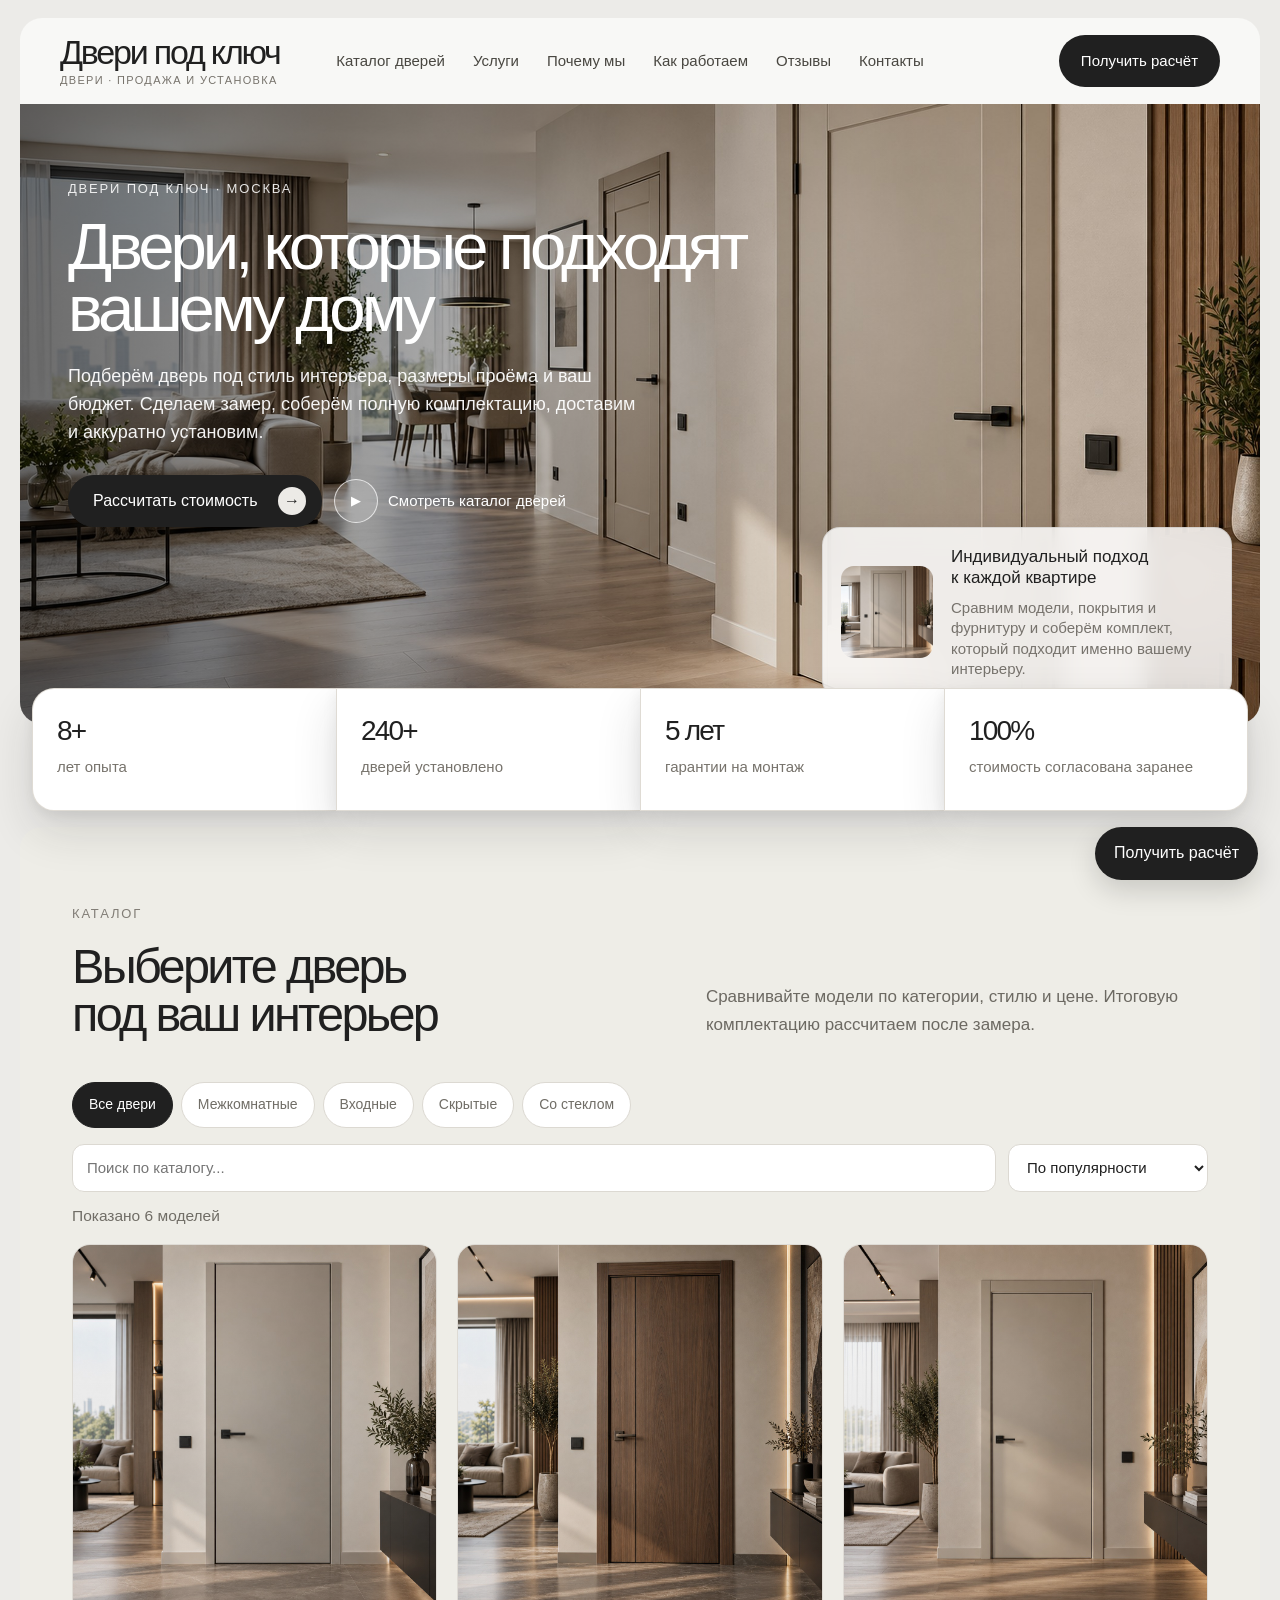
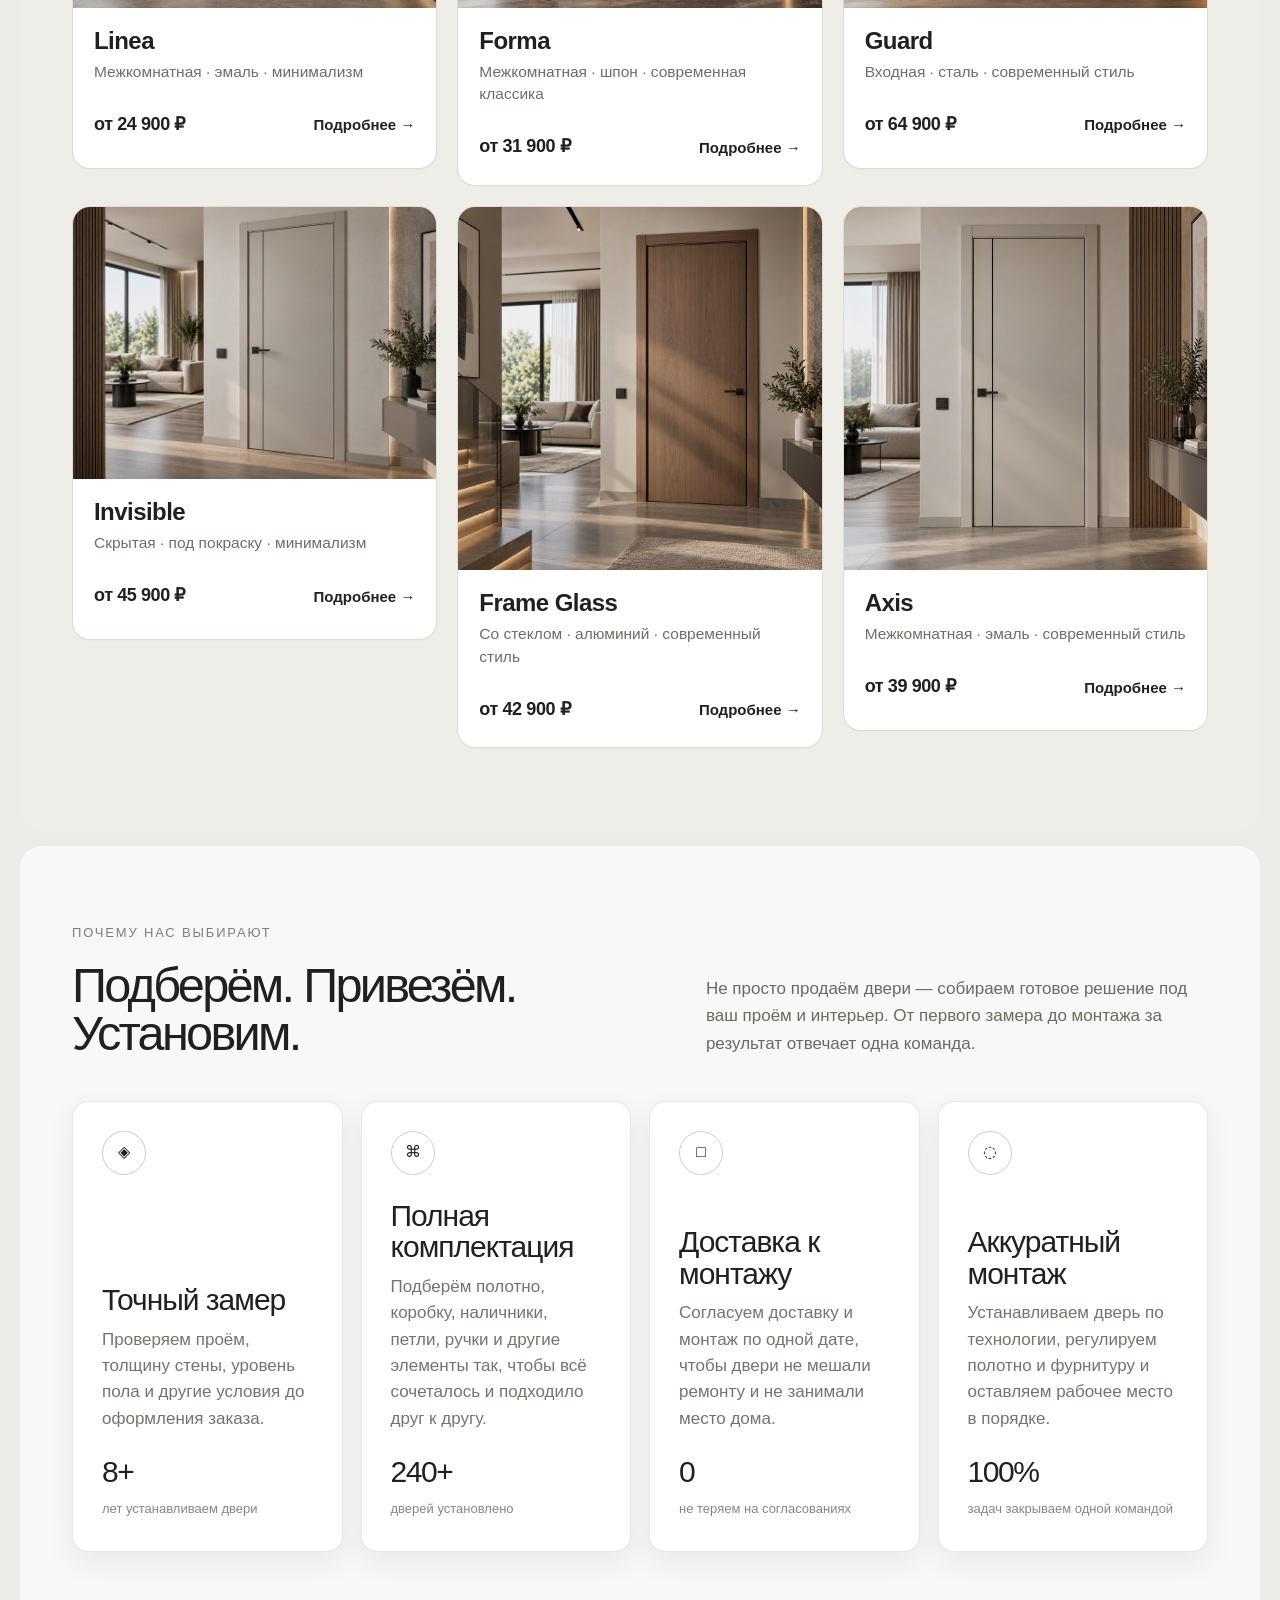
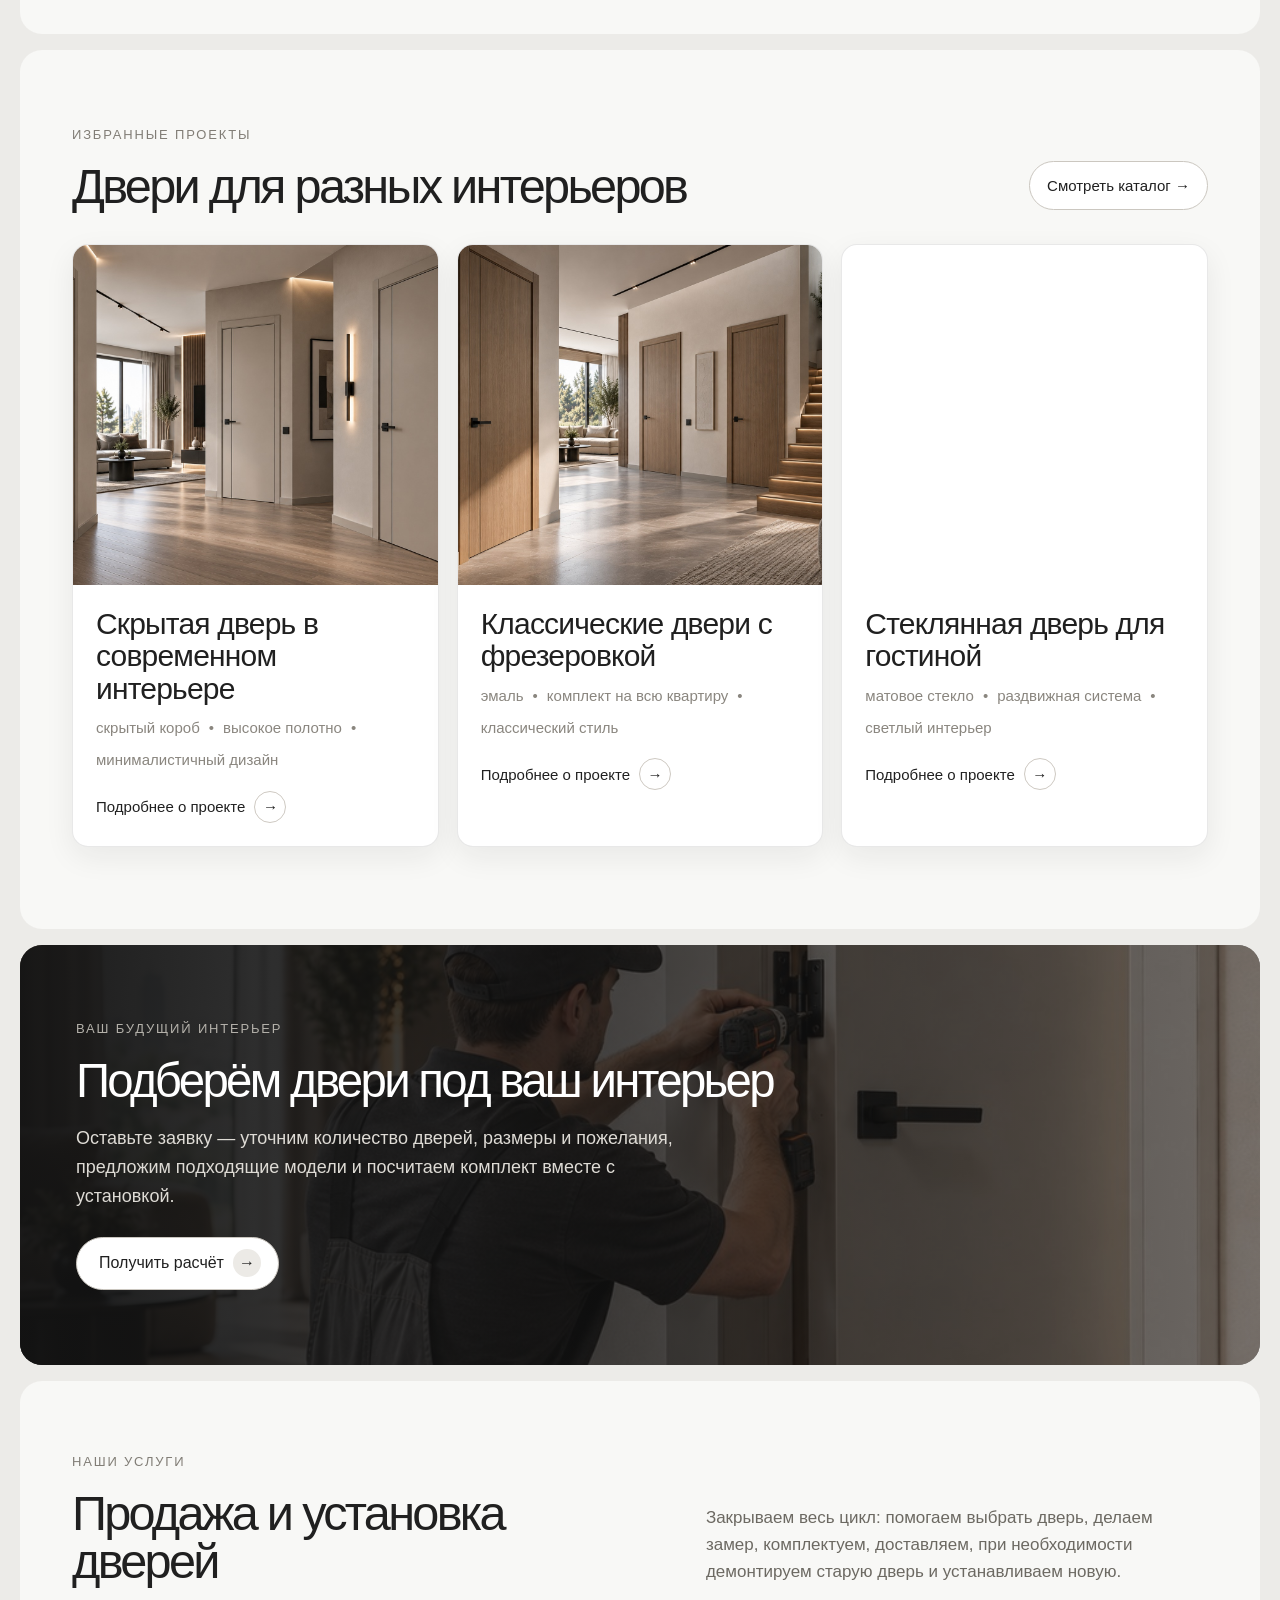
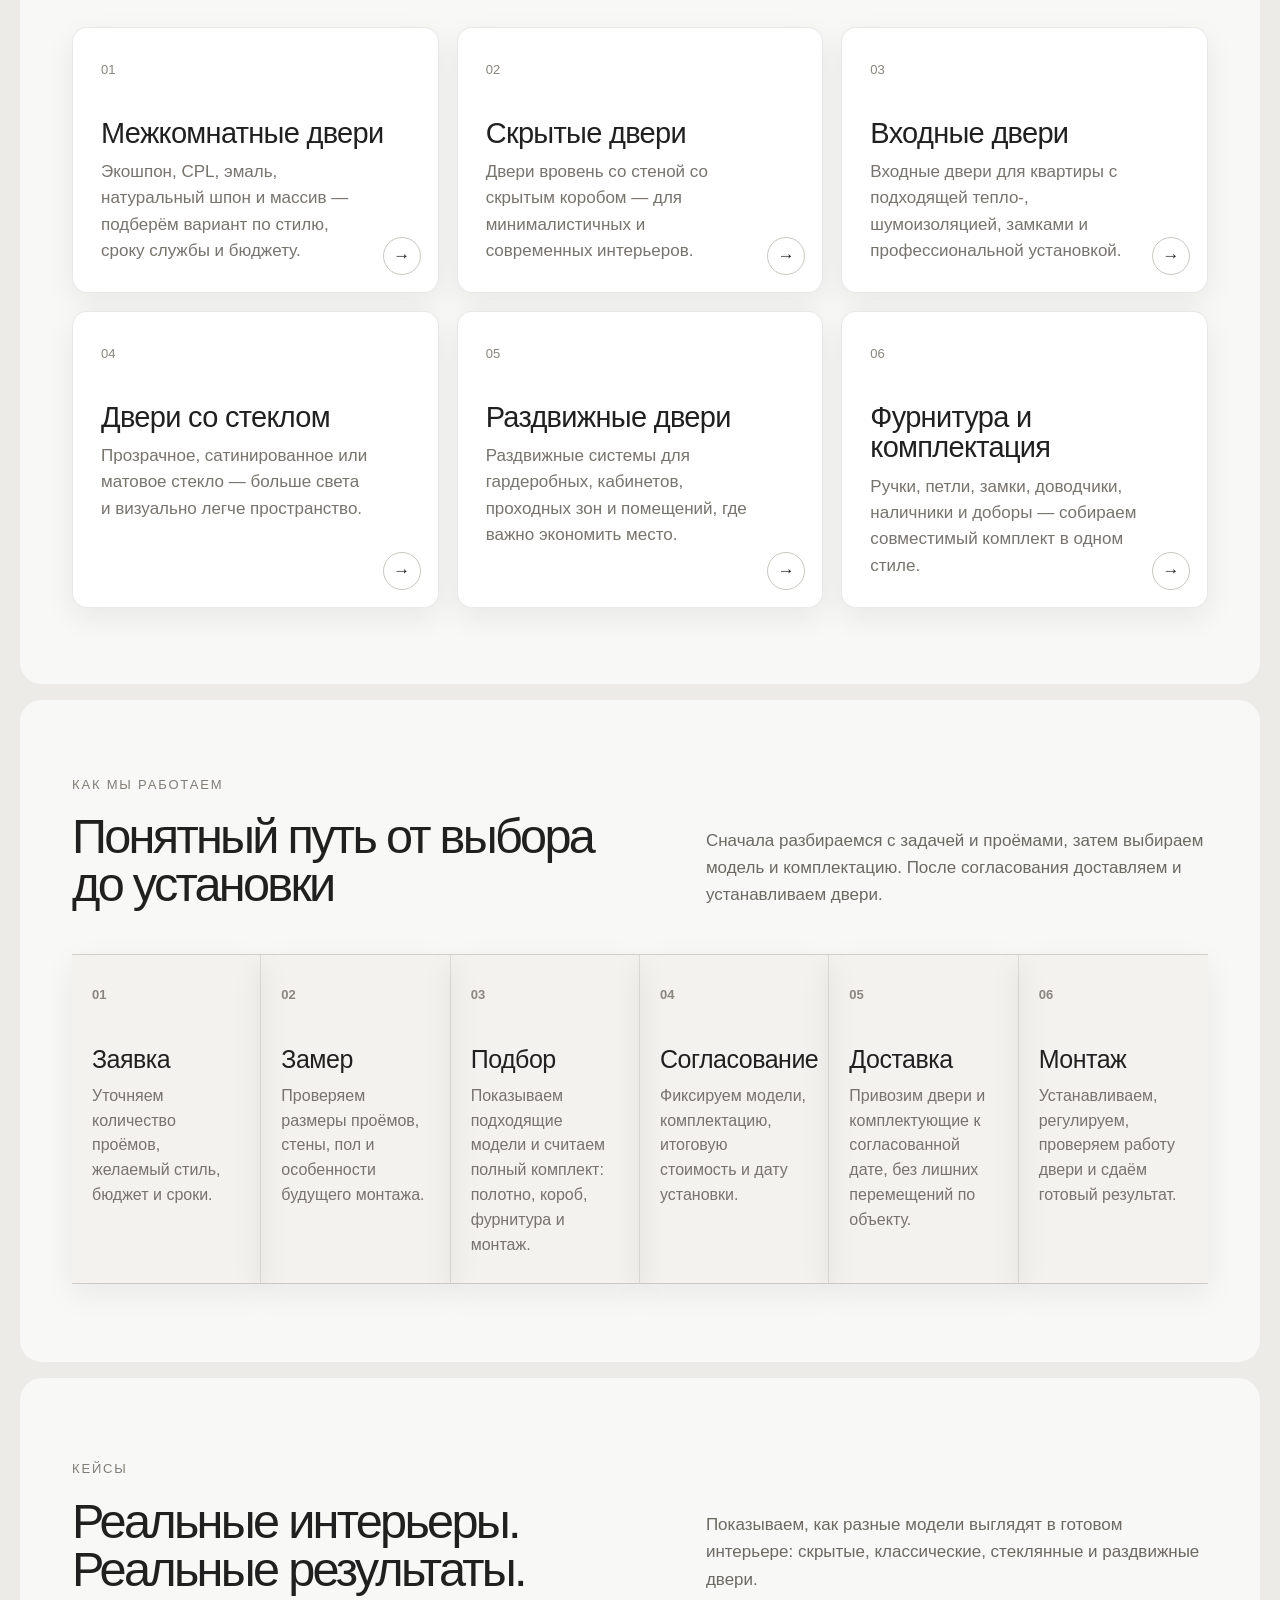
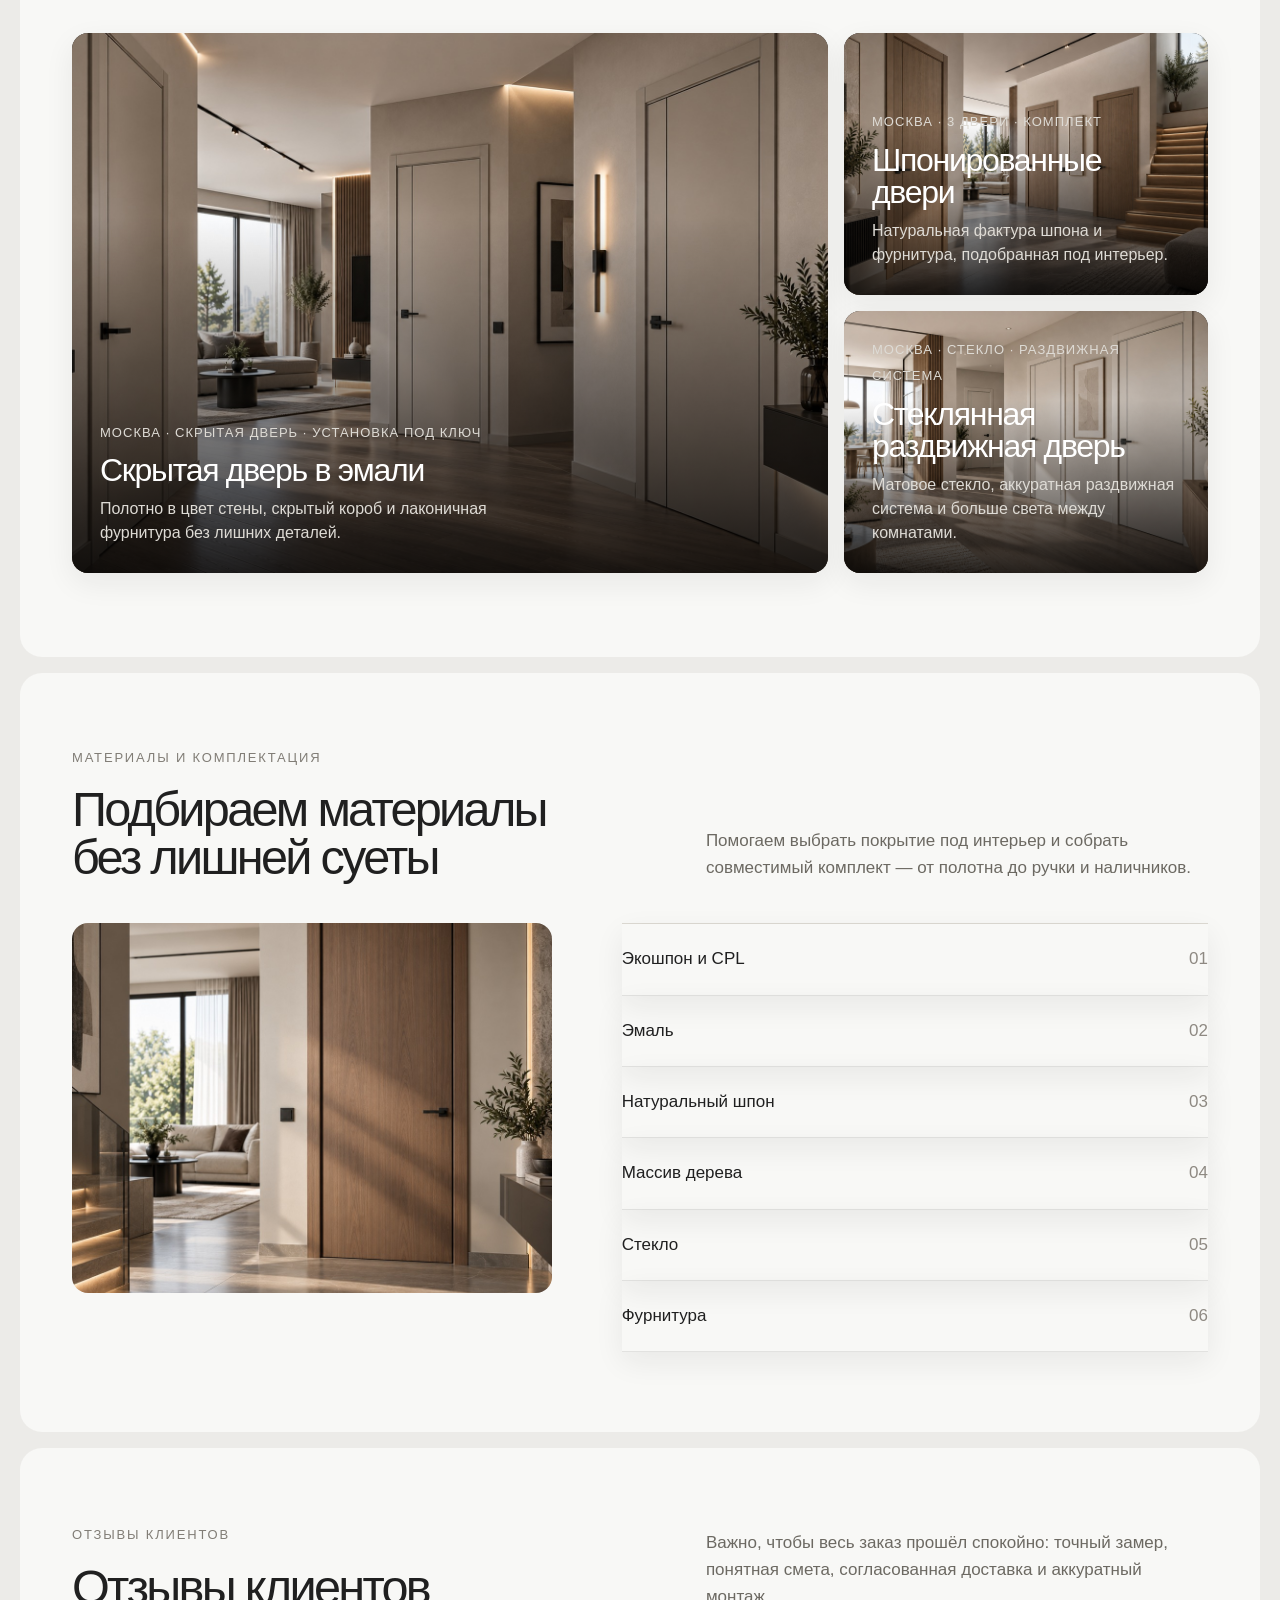
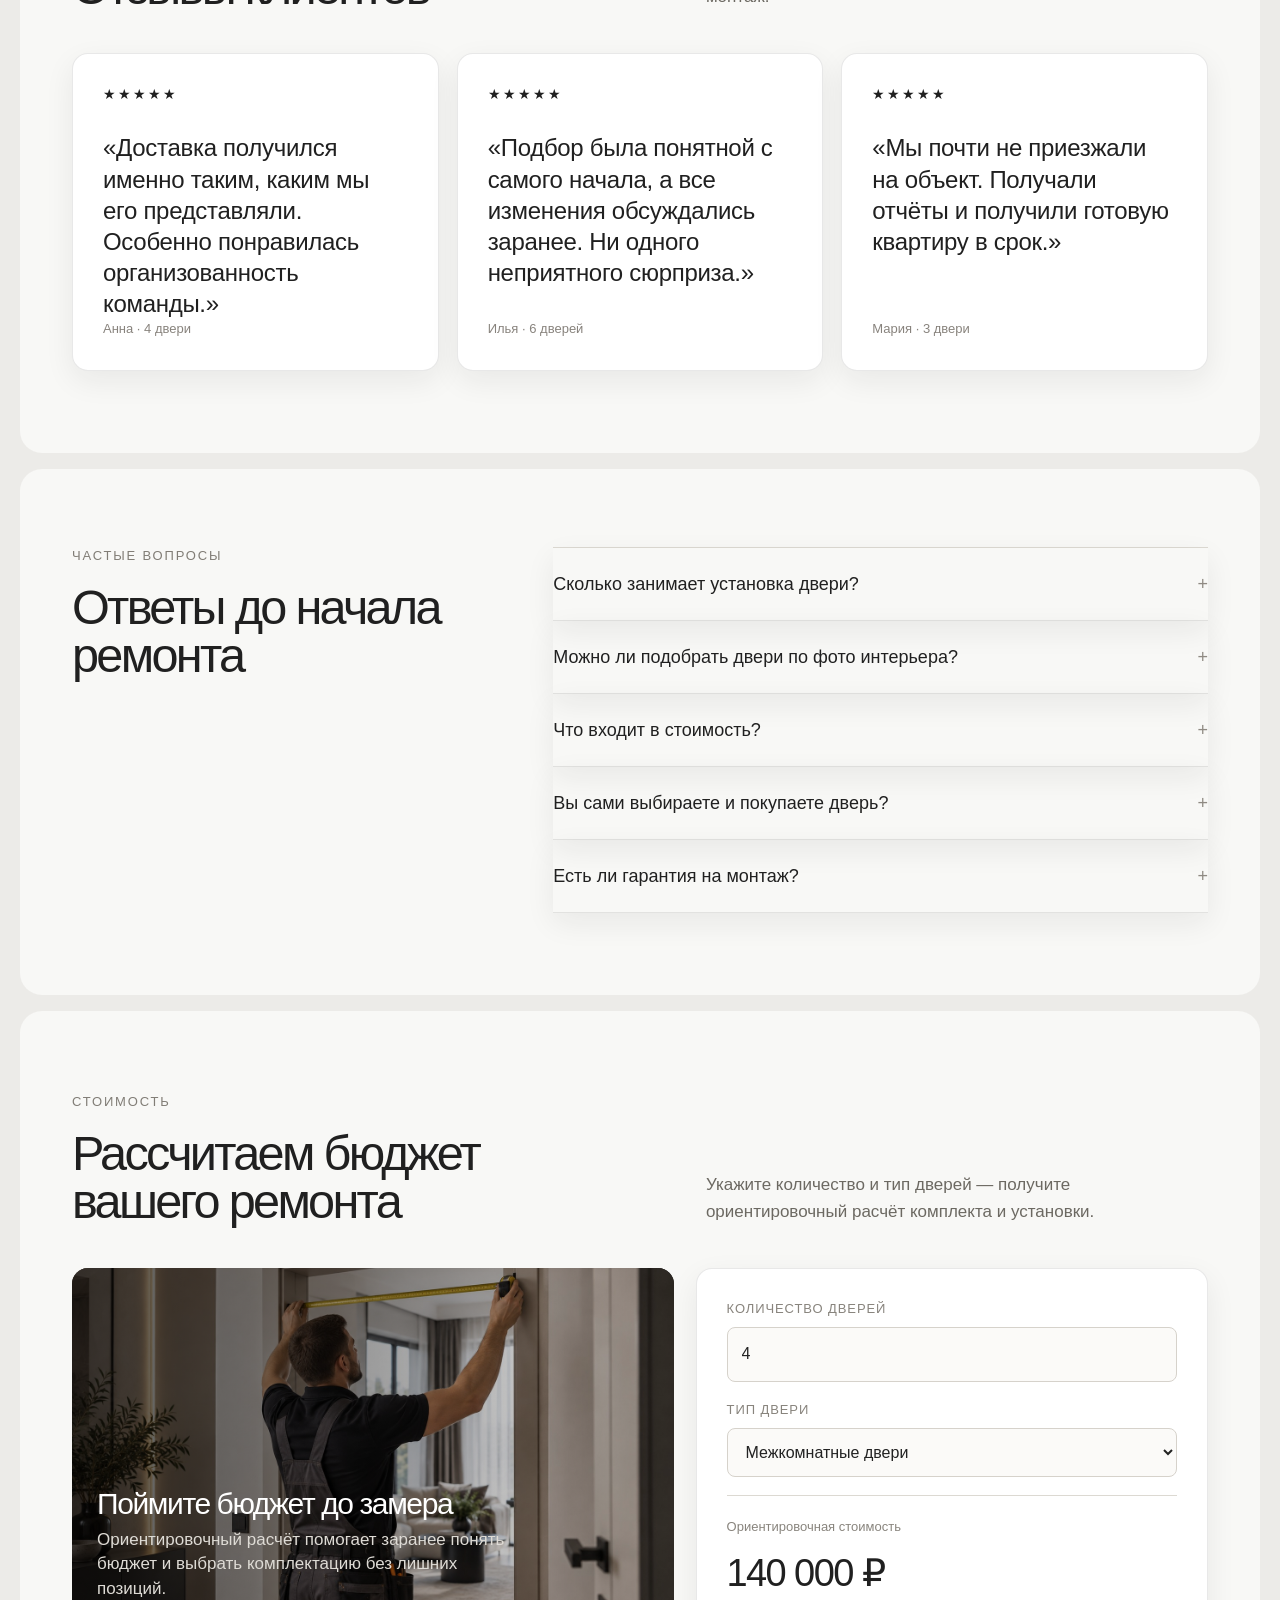
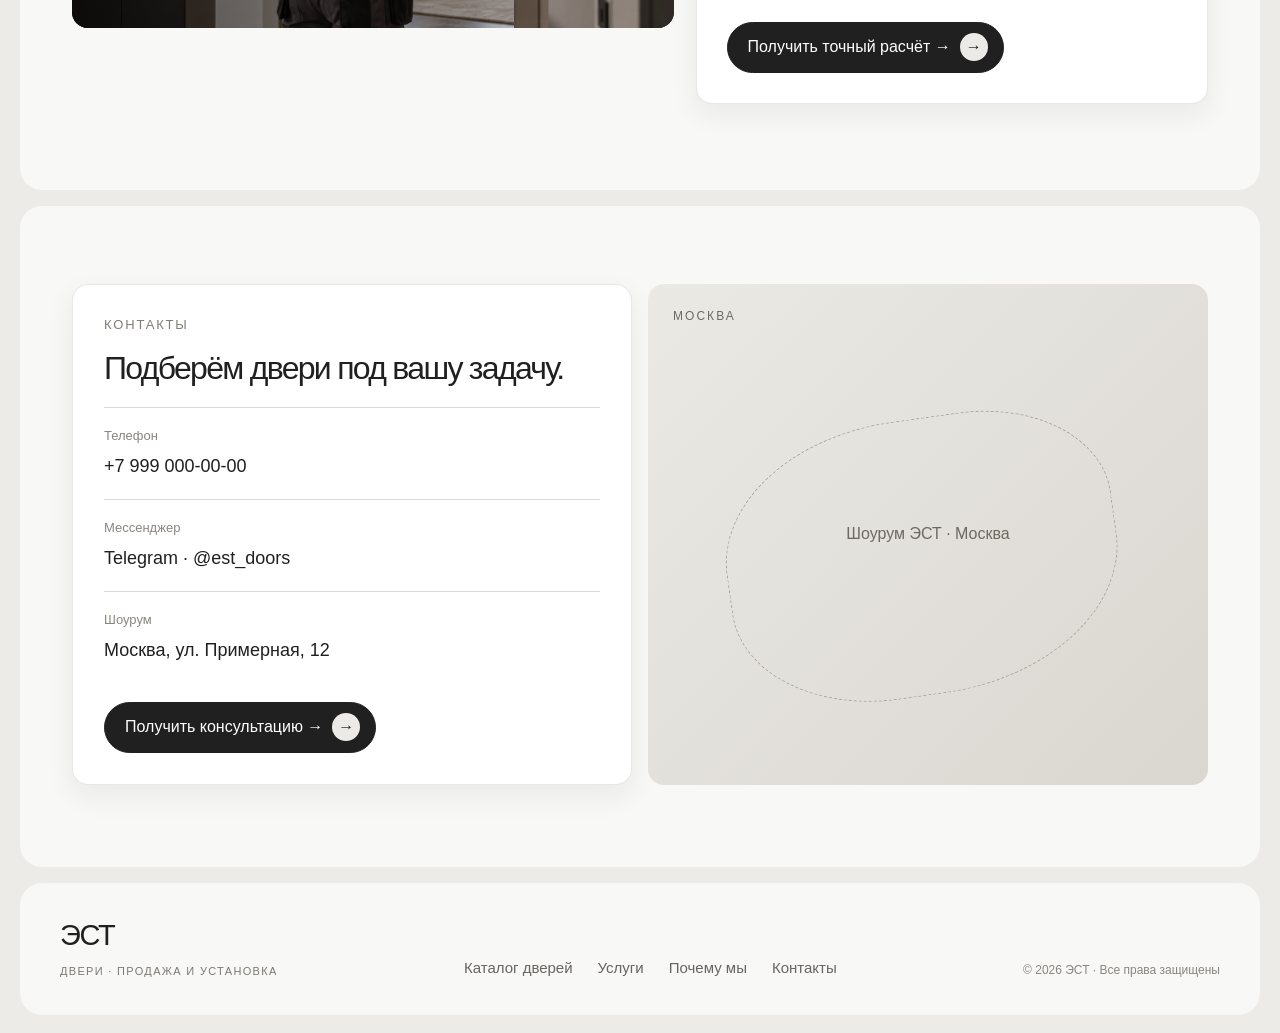
==== commit 0cd045fa: "Update logo text to Двери под ключ" ====
--- a/index.html
+++ b/index.html
@@ -3,7 +3,7 @@
 <head>
 <meta charset="utf-8">
 <meta name="viewport" content="width=device-width,initial-scale=1">
-<title>Двери</title>
+<title>Двери под ключ</title>
 <style>html,body{margin:0;min-height:100%;background:#ecebe8}</style>
 </head>
 <body>
@@ -17,8 +17,8 @@
       return r.text();
     })
     .then(function(html){
-      html=html.replace('>ЭСТ<','>Двери<');
-      html=html.replace('</head>','<link rel="stylesheet" href="./responsive.css?v=1"><link rel="stylesheet" href="./responsive-fix.css?v=6"><link rel="stylesheet" href="./responsive-overrides.css?v=3"><link rel="stylesheet" href="./stats-floating.css?v=1"></head>');
+      html=html.replace('>ЭСТ<','>Двери под ключ<');
+      html=html.replace('</head>','<link rel="stylesheet" href="./responsive.css?v=1"><link rel="stylesheet" href="./responsive-fix.css?v=6"><link rel="stylesheet" href="./responsive-overrides.css?v=4"><link rel="stylesheet" href="./stats-floating.css?v=2"></head>');
 
       var parsed=new DOMParser().parseFromString(html,'text/html');
       document.documentElement.replaceWith(document.importNode(parsed.documentElement,true));
--- a/responsive-fix.css
+++ b/responsive-fix.css
@@ -1,4 +1,29 @@
 /* RESPONSIVE DETAIL FIXES. Desktop is untouched. */
+
+/* Tablet stats strip: keep all four cards inside the hero/page grid and centered. */
+@media (min-width:701px) and (max-width:1150px){
+  .stats{
+    width:calc(100% - 52px) !important;
+    max-width:none !important;
+    margin:-24px auto 0 !important;
+    padding:0 !important;
+    grid-template-columns:repeat(4,minmax(0,1fr)) !important;
+    position:relative !important;
+    left:auto !important;
+    right:auto !important;
+    transform:none !important;
+    box-sizing:border-box !important;
+    border-radius:14px !important;
+    overflow:hidden !important;
+  }
+  .stats .stat{
+    min-width:0 !important;
+    width:100% !important;
+    box-sizing:border-box !important;
+    padding:24px 14px 27px !important;
+    margin:0 !important;
+  }
+}
 
 /* Mobile hero catalogue link: hidden completely. */
 @media (max-width:700px){
--- a/responsive-overrides.css
+++ b/responsive-overrides.css
@@ -1,11 +1,80 @@
-/* FINAL MOBILE OVERRIDES. Desktop is untouched. */
+/* FINAL OVERRIDES. Desktop stats + mobile hero only. */
+
+/* The hero shell must not paint a white slab behind the floating cards. */
+#top{
+  background:transparent !important;
+  overflow:visible !important;
+}
+#top > .header{
+  background:var(--panel) !important;
+  border-radius:22px 22px 0 0 !important;
+}
+#top > .hero{
+  border-radius:0 0 22px 22px !important;
+}
+
+/* Desktop stats: one centered row of separate floating cards, almost edge-to-edge. */
+.stats{
+  position:relative !important;
+  left:auto !important;
+  transform:none !important;
+  z-index:8 !important;
+  width:calc(100% - 48px) !important;
+  margin:-42px auto 0 !important;
+  padding:0 !important;
+  background:transparent !important;
+  border:0 !important;
+  border-radius:0 !important;
+  box-shadow:none !important;
+  overflow:visible !important;
+  display:grid !important;
+  grid-template-columns:repeat(4,minmax(0,1fr)) !important;
+  gap:0 !important;
+}
+
+.stats .stat{
+  min-width:0;
+  background:#fff !important;
+  border:1px solid rgba(30,30,30,.07) !important;
+  border-right:0 !important;
+  box-shadow:0 18px 45px rgba(0,0,0,.14),0 4px 14px rgba(0,0,0,.06) !important;
+  border-radius:0 !important;
+}
+.stats .stat:first-child{border-radius:22px 0 0 22px !important;}
+.stats .stat:last-child{border-right:1px solid rgba(30,30,30,.07) !important;border-radius:0 22px 22px 0 !important;}
+
+@media (min-width:701px) and (max-width:1150px){
+  .stats{
+    width:calc(100% - 28px) !important;
+    margin:-38px auto 0 !important;
+  }
+  .stats .stat{box-shadow:0 15px 35px rgba(0,0,0,.13),0 3px 12px rgba(0,0,0,.05) !important;}
+}
+
 @media (max-width:700px){
-  /* Hero: remove the secondary catalogue control completely on mobile. */
-  .hero .video{
-    display:none !important;
+  .stats{
+    left:auto !important;
+    transform:none !important;
+    width:calc(100% - 32px) !important;
+    margin:-30px auto 0 !important;
+    padding:0 !important;
+    background:transparent !important;
+    border:0 !important;
+    box-shadow:none !important;
+    overflow:visible !important;
+    grid-template-columns:1fr 1fr !important;
   }
+  .stats .stat{
+    background:#fff !important;
+    box-shadow:0 12px 28px rgba(0,0,0,.12),0 3px 9px rgba(0,0,0,.05) !important;
+  }
+  .stats .stat:first-child{border-radius:17px 0 0 0 !important;}
+  .stats .stat:nth-child(2){border-right:1px solid rgba(30,30,30,.07) !important;border-radius:0 17px 0 0 !important;}
+  .stats .stat:nth-child(3){border-radius:0 0 0 17px !important;}
+  .stats .stat:last-child{border-right:1px solid rgba(30,30,30,.07) !important;border-radius:0 0 17px 0 !important;}
 
-  /* Catalog categories: no horizontal clipping. Every tab is visible. */
+  .hero .video{display:none !important;}
+
   #catalog .door-tabs{
     display:grid !important;
     grid-template-columns:repeat(2,minmax(0,1fr)) !important;
@@ -37,6 +106,12 @@
 }
 
 @media (max-width:375px){
+  .stats{width:calc(100% - 24px) !important;margin:-26px auto 0 !important;}
   #catalog .door-tabs{grid-template-columns:repeat(2,minmax(0,1fr)) !important;gap:6px !important;}
   #catalog .door-tab{min-height:38px;padding:7px 5px !important;font-size:11.5px !important;}
 }
+
+/* Mobile-only hero: another 20% reduction from the previous version. */
+@media (max-width:600px){
+  .hero{height:clamp(345px,93vw,390px) !important;}
+}
--- a/stats-floating.css
+++ b/stats-floating.css
@@ -1,40 +1,47 @@
-/* Floating stats treatment. Desktop + all responsive sizes. */
+/* Floating stats treatment. Final alignment override. */
 .stats{
   position:relative !important;
   z-index:8 !important;
-  margin: -34px 7% 0 !important;
-  border-radius:22px !important;
+  width:calc(100% - 24px) !important;
+  margin:-36px auto 0 !important;
+  padding:0 !important;
+  display:grid !important;
+  grid-template-columns:repeat(4,minmax(0,1fr)) !important;
+  gap:0 !important;
+  background:transparent !important;
+  border:0 !important;
+  border-radius:0 !important;
+  box-shadow:none !important;
+  overflow:visible !important;
+}
+.stats .stat{
+  position:relative !important;
+  min-width:0 !important;
+  box-sizing:border-box !important;
+  padding:28px 24px 30px !important;
+  background:#fff !important;
   border:1px solid rgba(220,216,208,.9) !important;
+  border-right:0 !important;
+  border-radius:0 !important;
   box-shadow:0 20px 45px rgba(32,32,32,.14),0 4px 14px rgba(32,32,32,.07) !important;
-  background:rgba(255,255,255,.96) !important;
 }
-.stat{
-  position:relative !important;
-  padding:28px 24px 30px !important;
-}
-.stat + .stat::before{
-  content:"";
-  position:absolute;
-  left:0;
-  top:22px;
-  bottom:22px;
-  width:1px;
-  background:var(--line);
-}
-@media (min-width:701px){
-  .stats{margin-top:-36px !important;}
+.stats .stat:first-child{border-radius:22px 0 0 22px !important;}
+.stats .stat:last-child{border-right:1px solid rgba(220,216,208,.9) !important;border-radius:0 22px 22px 0 !important;}
+.stats .stat + .stat::before{content:none !important;}
+@media (min-width:701px) and (max-width:1150px){
+  .stats{width:calc(100% - 24px) !important;margin:-34px auto 0 !important;}
+  .stats .stat{padding:24px 18px 27px !important;box-shadow:0 16px 35px rgba(32,32,32,.13),0 3px 12px rgba(32,32,32,.06) !important;}
 }
 @media (max-width:700px){
-  .stats{
-    margin:-20px 12px 0 !important;
-    border-radius:18px !important;
-    box-shadow:0 14px 30px rgba(32,32,32,.12),0 3px 10px rgba(32,32,32,.06) !important;
-    padding-left:0 !important;
-    padding-right:0 !important;
-  }
-  .stat{padding:18px 12px 20px !important;}
-  .stat + .stat::before{top:14px;bottom:14px;}
+  .stats{width:calc(100% - 24px) !important;margin:-20px auto 0 !important;padding:0 !important;grid-template-columns:1fr 1fr !important;background:transparent !important;border:0 !important;border-radius:0 !important;box-shadow:none !important;overflow:visible !important;}
+  .stats .stat{padding:18px 12px 20px !important;background:#fff !important;border:1px solid rgba(220,216,208,.9) !important;border-right:0 !important;box-shadow:0 14px 30px rgba(32,32,32,.12),0 3px 10px rgba(32,32,32,.06) !important;}
+  .stats .stat:first-child{border-radius:18px 0 0 0 !important;}
+  .stats .stat:nth-child(2){border-right:1px solid rgba(220,216,208,.9) !important;border-radius:0 18px 0 0 !important;}
+  .stats .stat:nth-child(3){border-radius:0 0 0 18px !important;}
+  .stats .stat:last-child{border-right:1px solid rgba(220,216,208,.9) !important;border-radius:0 0 18px 0 !important;}
+  .stats .stat + .stat::before{content:none !important;}
 }
 @media (max-width:375px){
-  .stats{margin-top:-18px !important;}
+  .stats{width:calc(100% - 20px) !important;margin:-18px auto 0 !important;}
+  .stats .stat{padding:17px 10px 19px !important;}
 }
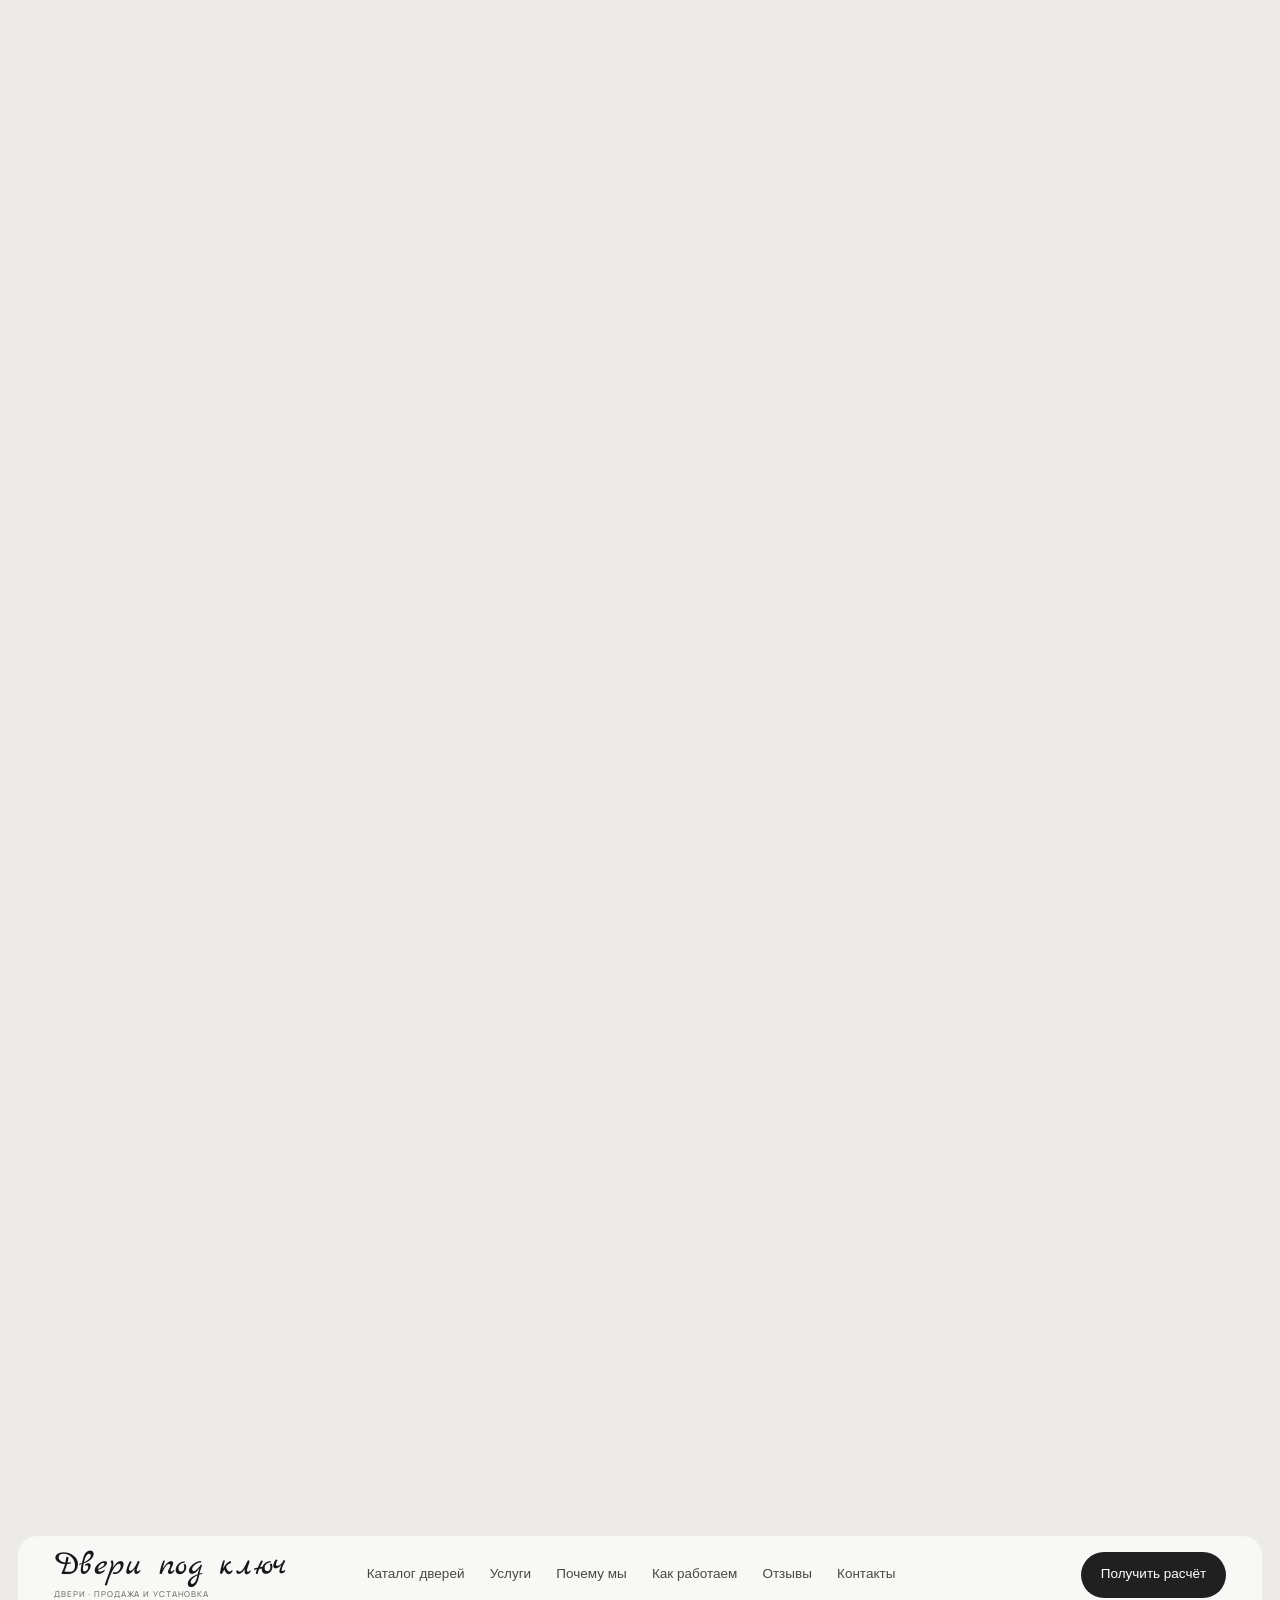
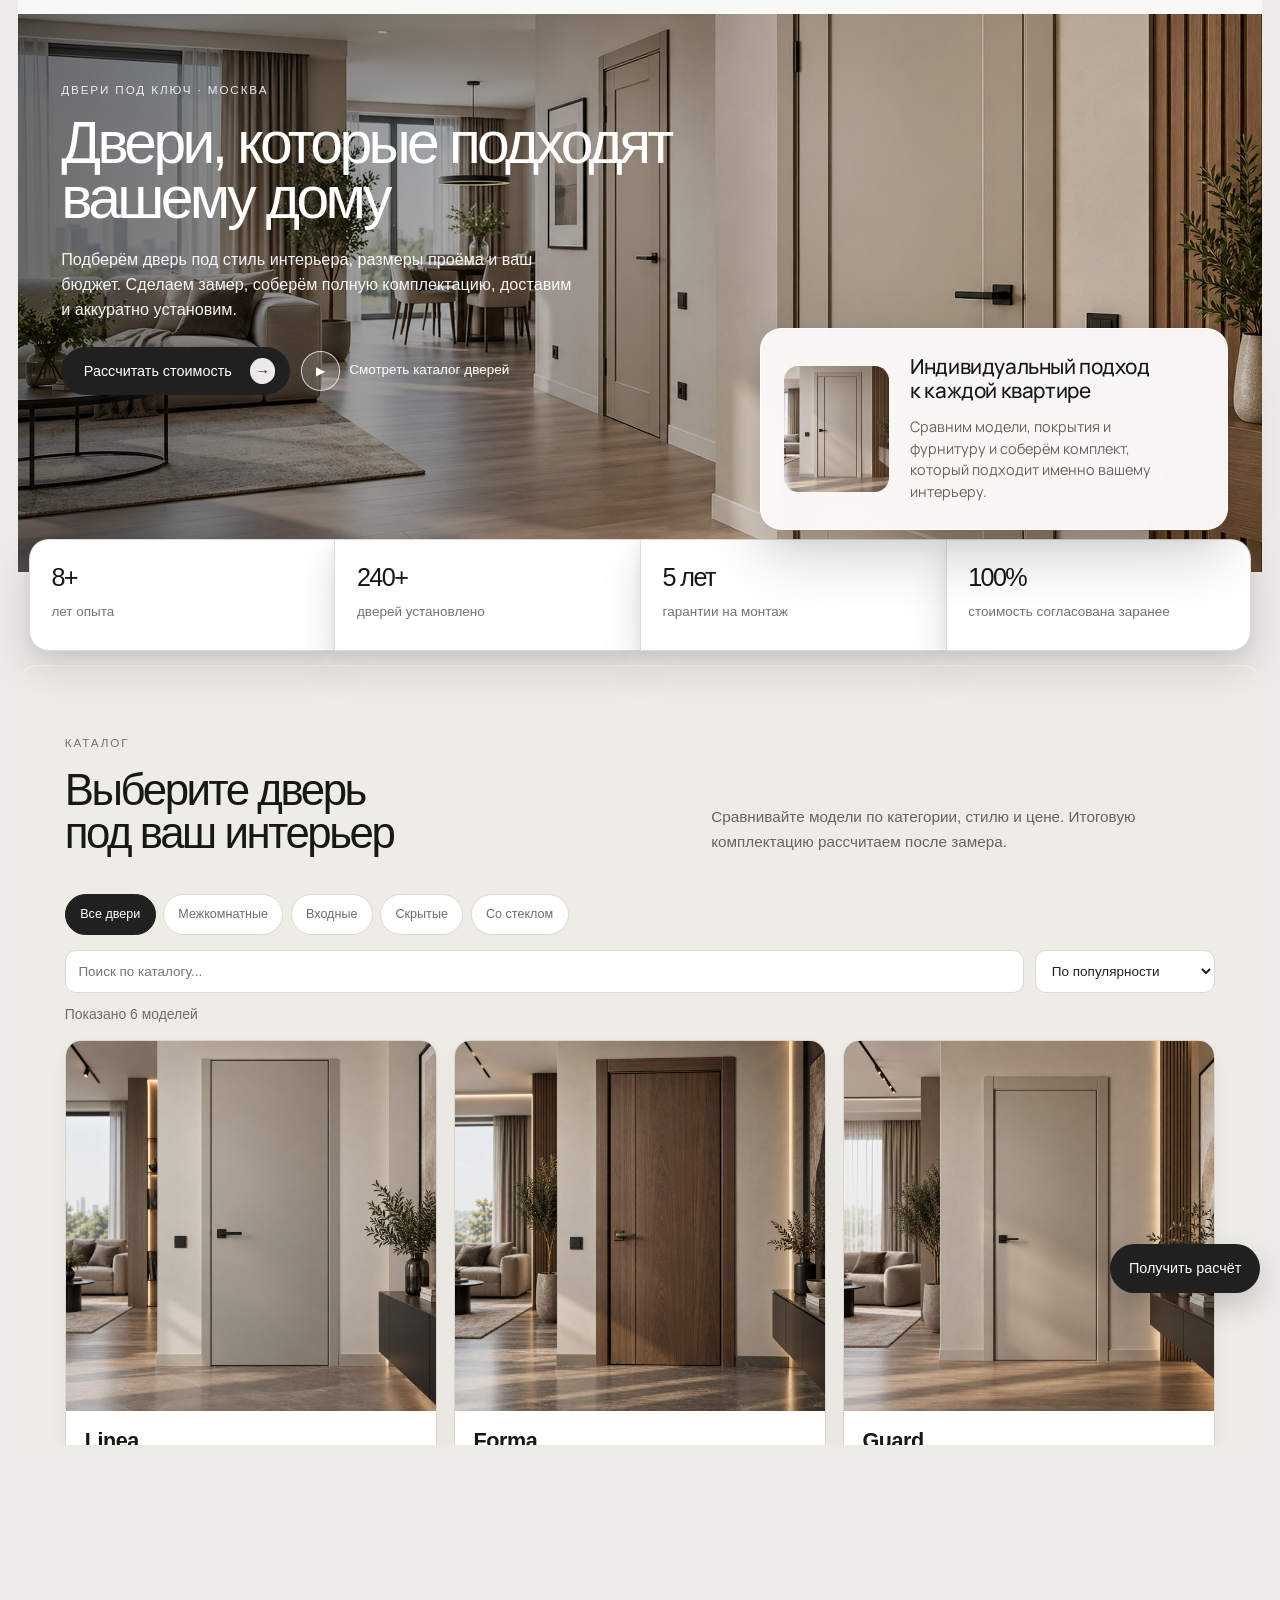
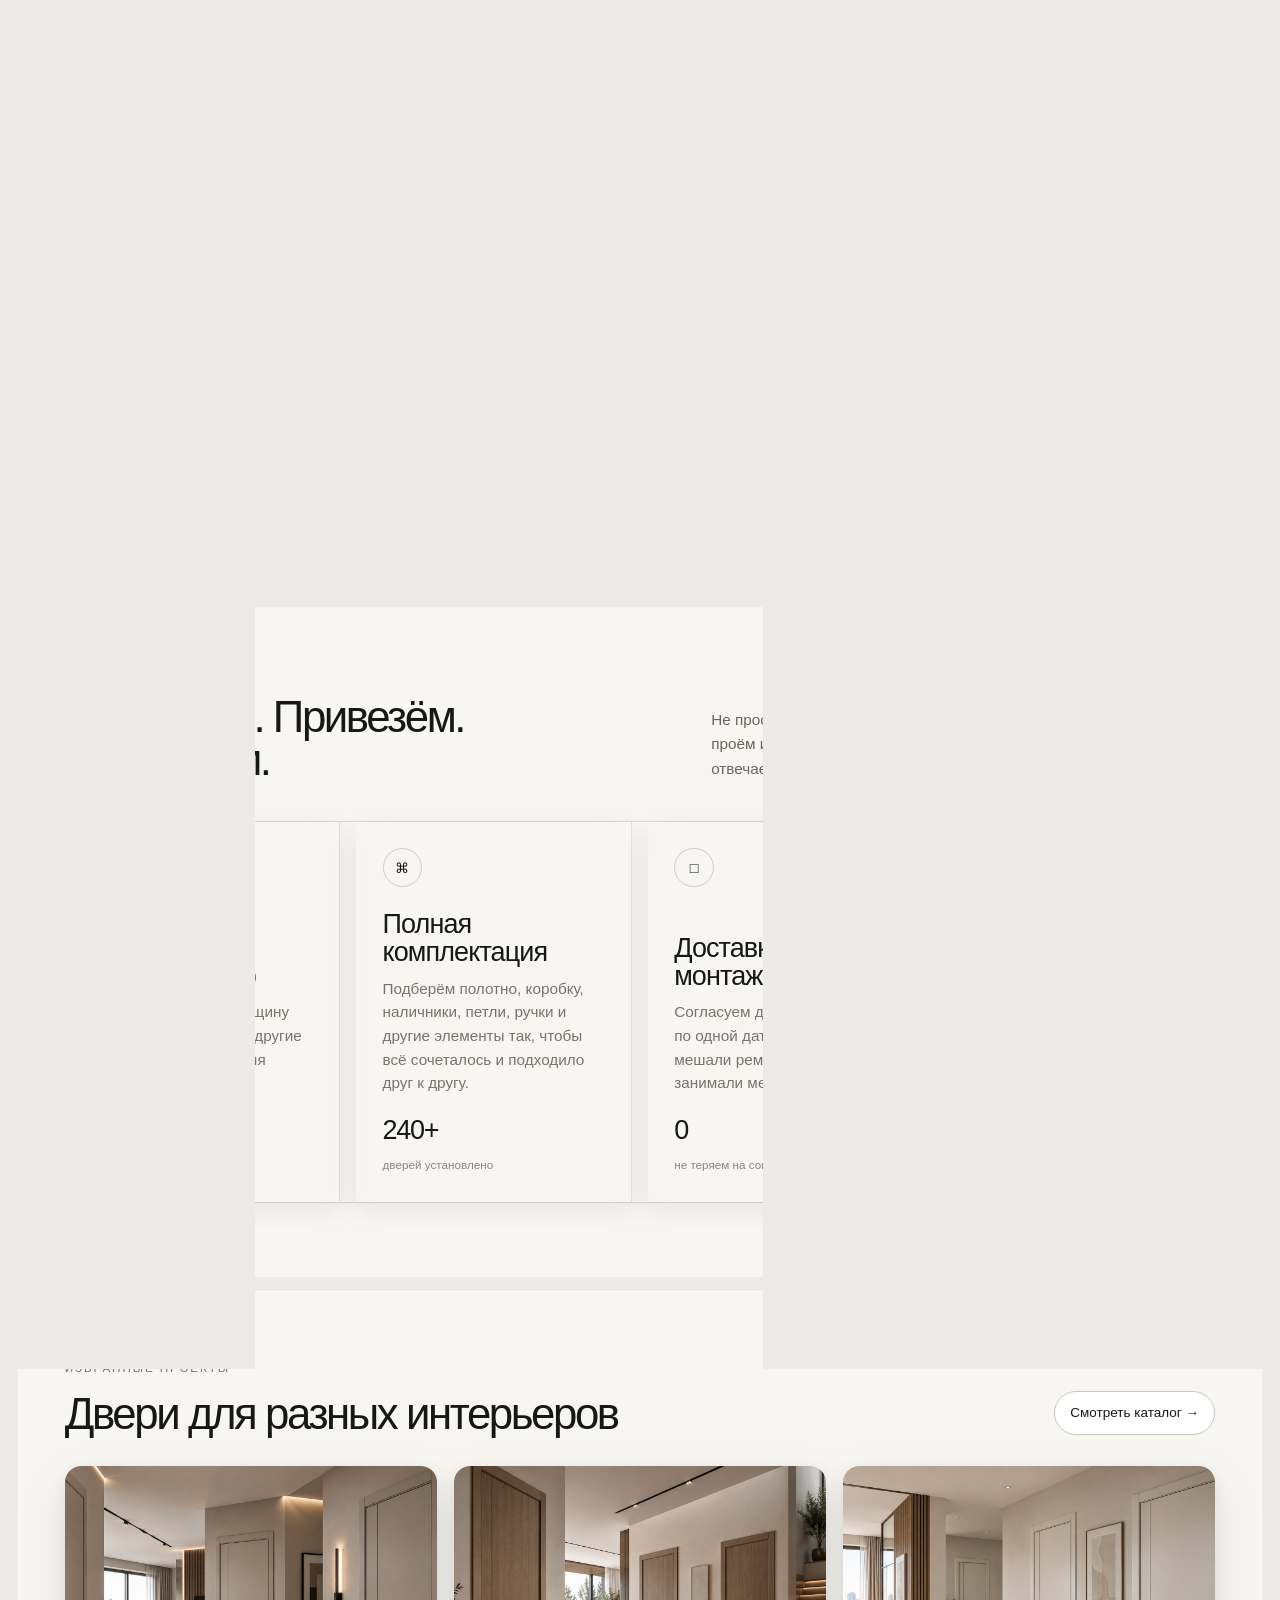
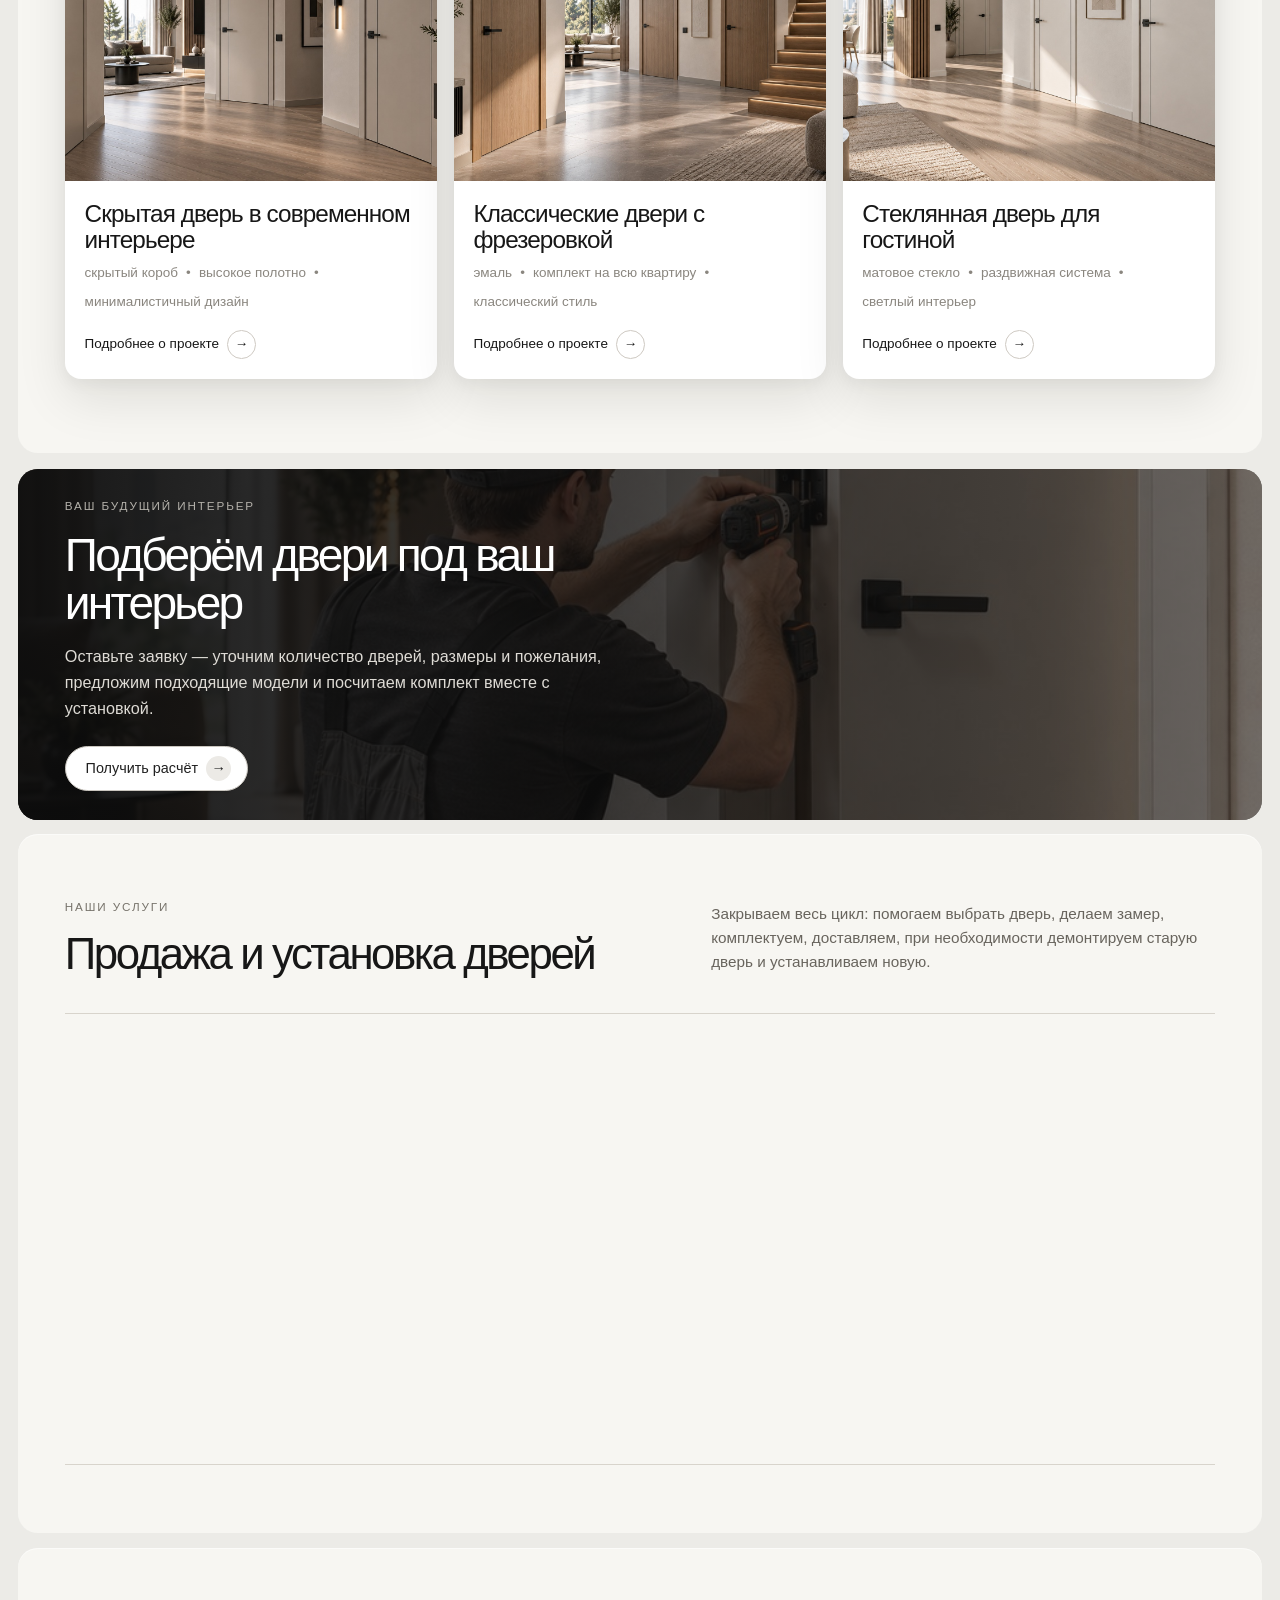
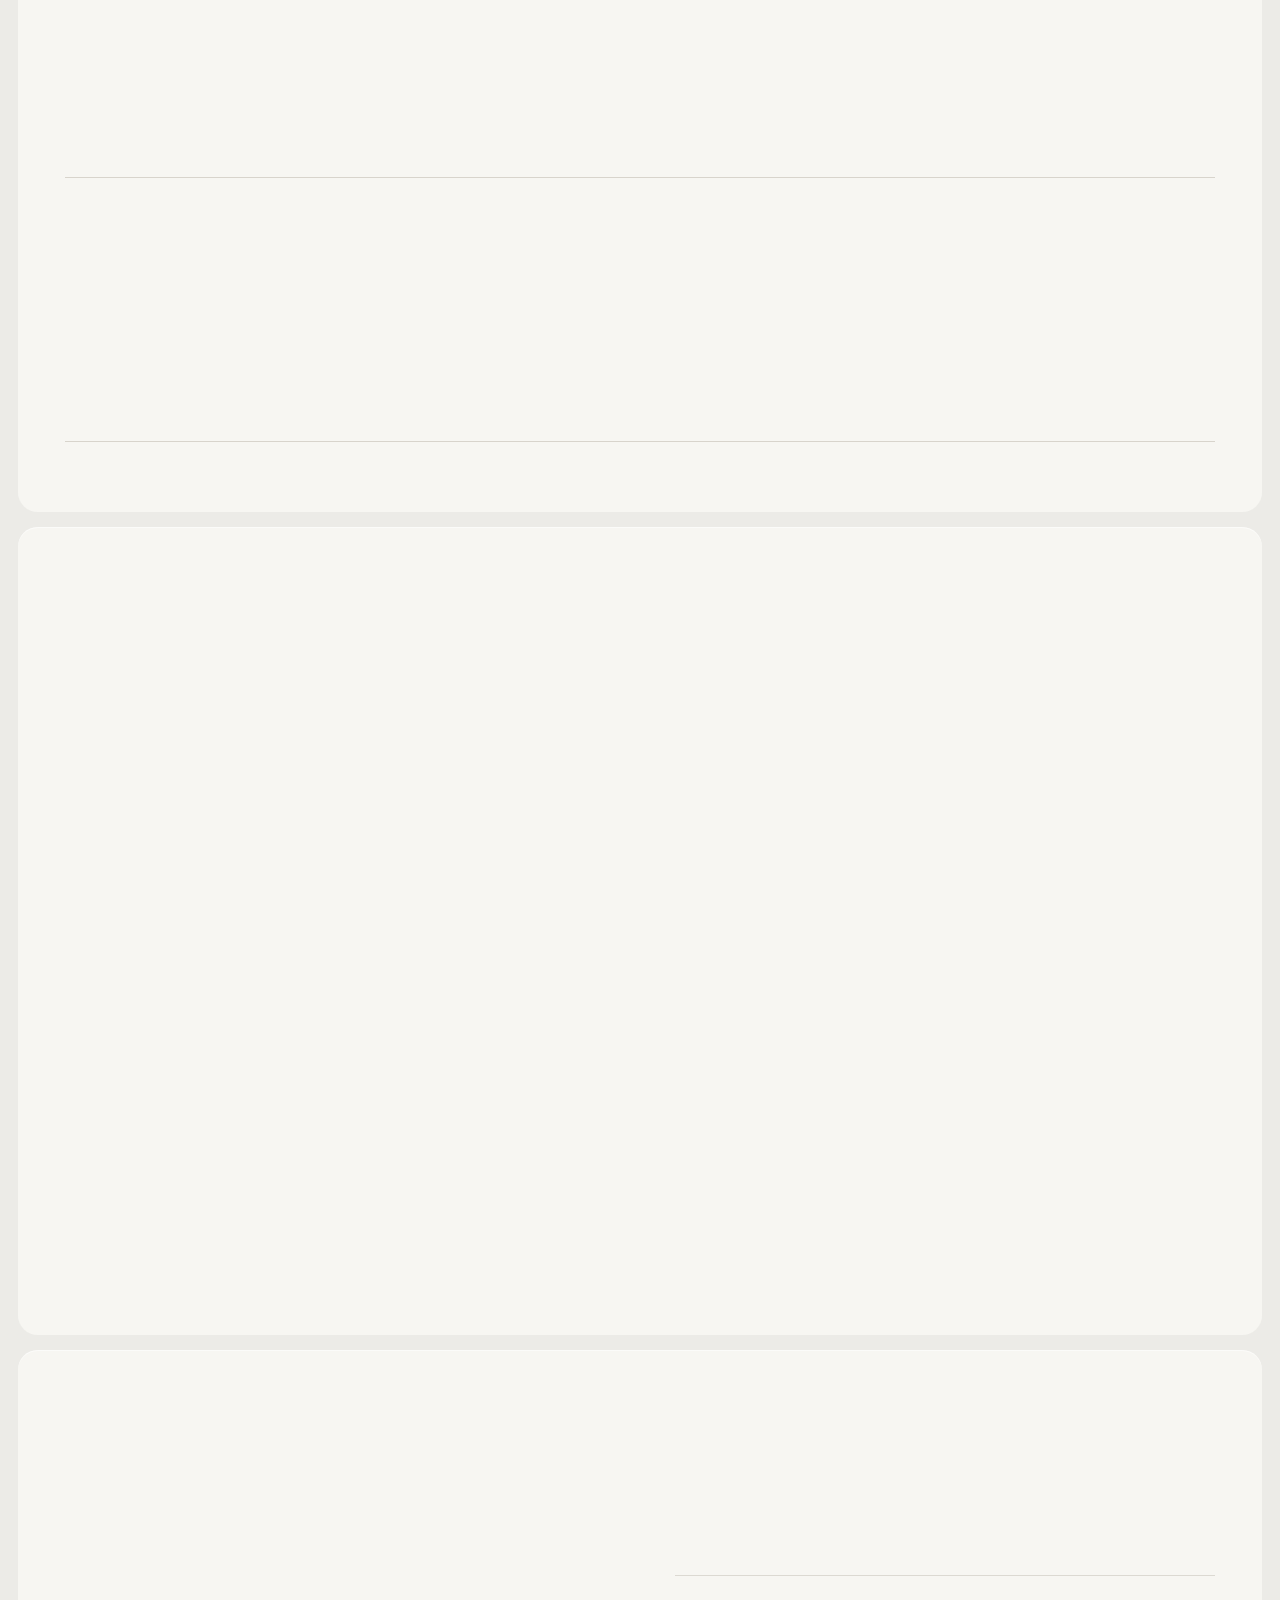
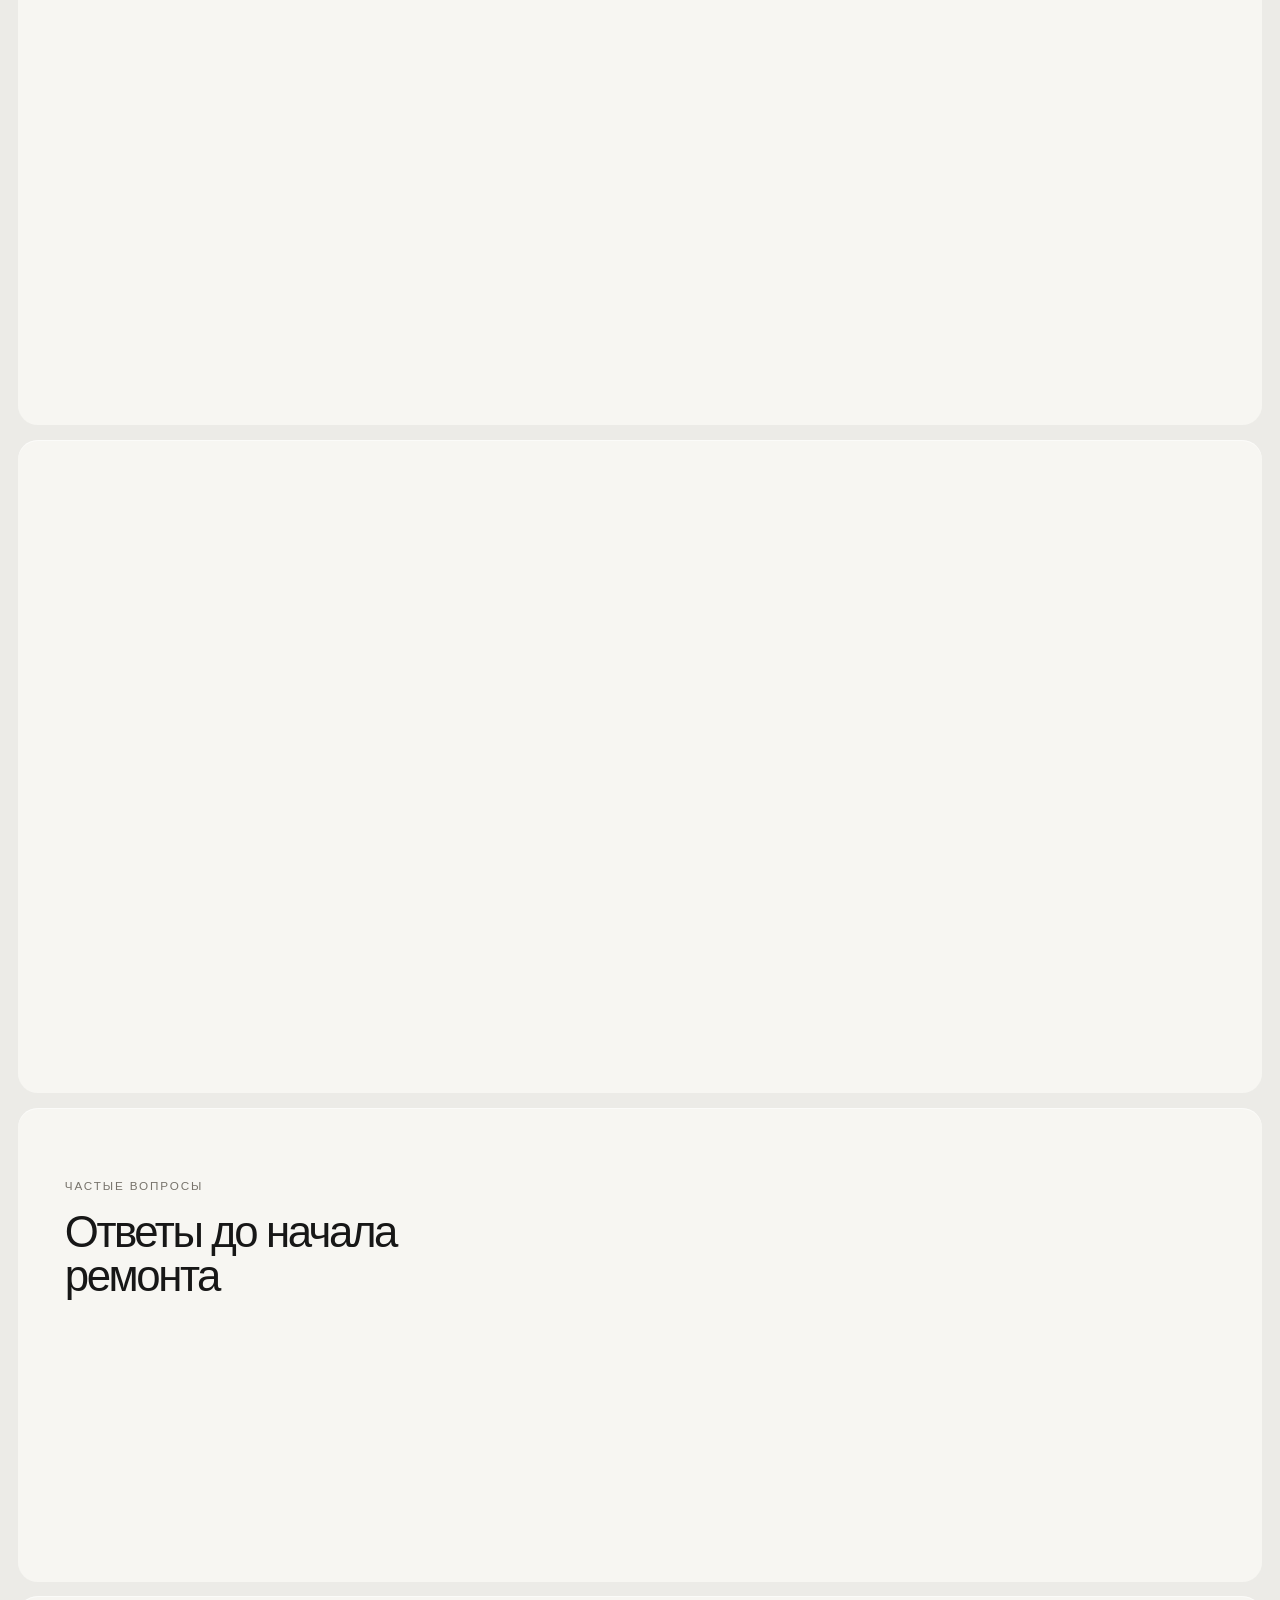
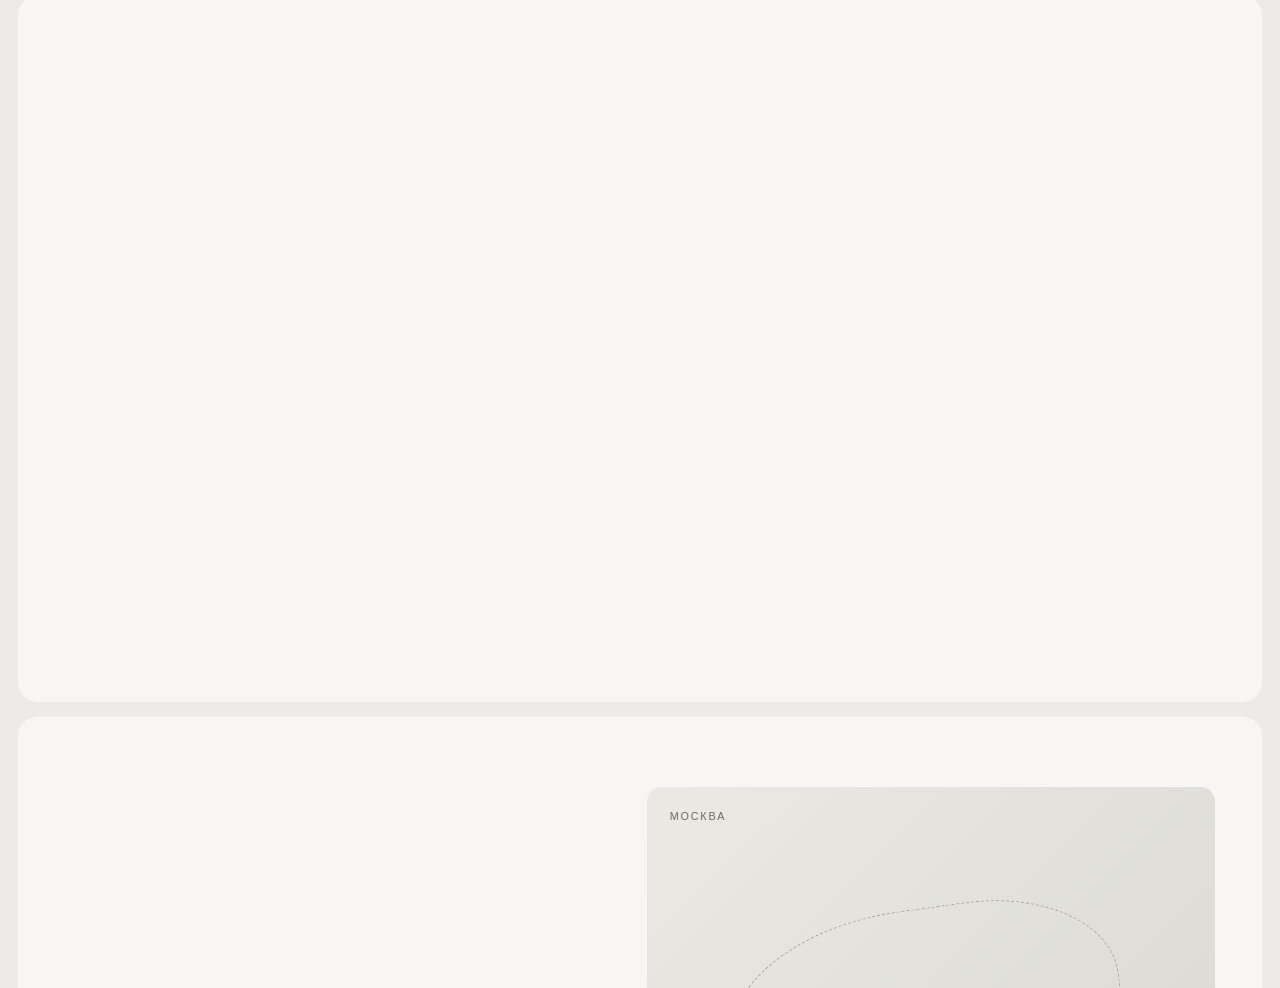
==== commit c4b86167: "Load premium visual polish layer" ====
--- a/index.html
+++ b/index.html
@@ -18,7 +18,7 @@
     })
     .then(function(html){
       html=html.replace('>ЭСТ<','>Двери под ключ<');
-      html=html.replace('</head>','<link rel="stylesheet" href="./responsive.css?v=1"><link rel="stylesheet" href="./responsive-fix.css?v=6"><link rel="stylesheet" href="./responsive-overrides.css?v=4"><link rel="stylesheet" href="./stats-floating.css?v=2"></head>');
+      html=html.replace('</head>','<link rel="stylesheet" href="./responsive.css?v=1"><link rel="stylesheet" href="./responsive-fix.css?v=6"><link rel="stylesheet" href="./responsive-overrides.css?v=4"><link rel="stylesheet" href="./stats-floating.css?v=2"><link rel="stylesheet" href="./visual-polish.css?v=1"></head>');
 
       var parsed=new DOMParser().parseFromString(html,'text/html');
       document.documentElement.replaceWith(document.importNode(parsed.documentElement,true));
--- a/responsive-overrides.css
+++ b/responsive-overrides.css
@@ -1,117 +1,43 @@
-/* FINAL OVERRIDES. Desktop stats + mobile hero only. */
+/* FINAL OVERRIDES. Refined brand, hero card, stats and responsive details. */
 
-/* The hero shell must not paint a white slab behind the floating cards. */
-#top{
-  background:transparent !important;
-  overflow:visible !important;
-}
-#top > .header{
-  background:var(--panel) !important;
-  border-radius:22px 22px 0 0 !important;
-}
-#top > .hero{
-  border-radius:0 0 22px 22px !important;
+@import url('https://fonts.googleapis.com/css2?family=Manrope:wght@400;500;600&family=Marck+Script&display=swap');
+
+#top .logo{font-family:'Marck Script','Segoe Script','Brush Script MT',cursive !important;font-size:38px !important;font-weight:400 !important;letter-spacing:.1px !important;line-height:.9 !important;white-space:nowrap !important;}
+#top .logo small{font-family:'Manrope',Arial,Helvetica,sans-serif !important;font-size:9px !important;font-weight:500 !important;letter-spacing:.11em !important;line-height:1.2 !important;margin-top:8px !important;}
+@media (min-width:701px){body{zoom:.9;}}
+
+#top .hero-card{width:520px !important;min-height:225px !important;padding:26px !important;grid-template-columns:116px 1fr !important;gap:24px !important;right:38px !important;bottom:46px !important;z-index:20 !important;border-radius:24px !important;background:rgba(250,249,247,.98) !important;border:1px solid rgba(255,255,255,.9) !important;box-shadow:0 28px 70px rgba(0,0,0,.18),0 10px 28px rgba(0,0,0,.08) !important;backdrop-filter:blur(14px) !important;transition:transform .28s ease,box-shadow .28s ease !important;}
+#top .hero-card img{width:116px !important;height:140px !important;border-radius:16px !important;object-fit:cover !important;}
+#top .hero-card strong{font-family:'Manrope',Arial,Helvetica,sans-serif !important;font-size:23px !important;line-height:1.14 !important;font-weight:500 !important;letter-spacing:-.45px !important;margin:0 0 15px !important;}
+#top .hero-card span{display:block !important;font-family:'Manrope',Arial,Helvetica,sans-serif !important;font-size:16px !important;line-height:1.5 !important;color:#66615a !important;max-width:290px !important;}
+#top .hero-card:hover{transform:translateY(34px) !important;box-shadow:0 20px 52px rgba(0,0,0,.16),0 7px 22px rgba(0,0,0,.07) !important;}
+
+#top{background:transparent !important;overflow:visible !important;}#top > .header{background:var(--panel) !important;border-radius:22px 22px 0 0 !important;}#top > .hero{border-radius:0 0 22px 22px !important;overflow:visible !important;}
+
+.stats{position:relative !important;left:auto !important;transform:none !important;z-index:8 !important;width:calc(100% - 48px) !important;margin:-42px auto 0 !important;padding:0 !important;background:transparent !important;border:0 !important;border-radius:0 !important;box-shadow:none !important;overflow:visible !important;display:grid !important;grid-template-columns:repeat(4,minmax(0,1fr)) !important;gap:0 !important;}
+.stats .stat{min-width:0;background:#fff !important;border:1px solid rgba(30,30,30,.07) !important;border-right:0 !important;box-shadow:0 18px 45px rgba(0,0,0,.14),0 4px 14px rgba(0,0,0,.06) !important;border-radius:0 !important;}.stats .stat:first-child{border-radius:22px 0 0 22px !important;}.stats .stat:last-child{border-right:1px solid rgba(30,30,30,.07) !important;border-radius:0 22px 22px 0 !important;}
+
+/* Desktop catalog: every card has the same outer height and the same image window. Images keep their proportions; object-fit:cover crops rather than distorts. */
+@media (min-width:1151px){
+  #catalog .door-grid{align-items:stretch !important;}
+  #catalog .door-card{height:100% !important;display:flex !important;flex-direction:column !important;min-height:0 !important;}
+  #catalog .door-visual.photo{width:100% !important;height:auto !important;aspect-ratio:1 / 1 !important;flex:0 0 auto !important;overflow:hidden !important;}
+  #catalog .door-visual.photo img{width:100% !important;height:100% !important;display:block !important;object-fit:cover !important;object-position:center !important;}
+  #catalog .door-card-body{flex:1 1 auto !important;min-height:168px !important;display:flex !important;flex-direction:column !important;}
 }
 
-/* Desktop stats: one centered row of separate floating cards, almost edge-to-edge. */
-.stats{
-  position:relative !important;
-  left:auto !important;
-  transform:none !important;
-  z-index:8 !important;
-  width:calc(100% - 48px) !important;
-  margin:-42px auto 0 !important;
-  padding:0 !important;
-  background:transparent !important;
-  border:0 !important;
-  border-radius:0 !important;
-  box-shadow:none !important;
-  overflow:visible !important;
-  display:grid !important;
-  grid-template-columns:repeat(4,minmax(0,1fr)) !important;
-  gap:0 !important;
-}
-
-.stats .stat{
-  min-width:0;
-  background:#fff !important;
-  border:1px solid rgba(30,30,30,.07) !important;
-  border-right:0 !important;
-  box-shadow:0 18px 45px rgba(0,0,0,.14),0 4px 14px rgba(0,0,0,.06) !important;
-  border-radius:0 !important;
-}
-.stats .stat:first-child{border-radius:22px 0 0 22px !important;}
-.stats .stat:last-child{border-right:1px solid rgba(30,30,30,.07) !important;border-radius:0 22px 22px 0 !important;}
-
-@media (min-width:701px) and (max-width:1150px){
-  .stats{
-    width:calc(100% - 28px) !important;
-    margin:-38px auto 0 !important;
-  }
-  .stats .stat{box-shadow:0 15px 35px rgba(0,0,0,.13),0 3px 12px rgba(0,0,0,.05) !important;}
-}
+@media (min-width:701px) and (max-width:1150px){.stats{width:calc(100% - 28px) !important;margin:-38px auto 0 !important;}.stats .stat{box-shadow:0 15px 35px rgba(0,0,0,.13),0 3px 12px rgba(0,0,0,.05) !important;}}
 
 @media (max-width:700px){
-  .stats{
-    left:auto !important;
-    transform:none !important;
-    width:calc(100% - 32px) !important;
-    margin:-30px auto 0 !important;
-    padding:0 !important;
-    background:transparent !important;
-    border:0 !important;
-    box-shadow:none !important;
-    overflow:visible !important;
-    grid-template-columns:1fr 1fr !important;
-  }
-  .stats .stat{
-    background:#fff !important;
-    box-shadow:0 12px 28px rgba(0,0,0,.12),0 3px 9px rgba(0,0,0,.05) !important;
-  }
-  .stats .stat:first-child{border-radius:17px 0 0 0 !important;}
-  .stats .stat:nth-child(2){border-right:1px solid rgba(30,30,30,.07) !important;border-radius:0 17px 0 0 !important;}
-  .stats .stat:nth-child(3){border-radius:0 0 0 17px !important;}
-  .stats .stat:last-child{border-right:1px solid rgba(30,30,30,.07) !important;border-radius:0 0 17px 0 !important;}
-
+  .stats{left:auto !important;transform:none !important;width:calc(100% - 32px) !important;margin:-30px auto 0 !important;padding:0 !important;background:transparent !important;border:0 !important;box-shadow:none !important;overflow:visible !important;grid-template-columns:1fr 1fr !important;}
+  .stats .stat{background:#fff !important;box-shadow:0 12px 28px rgba(0,0,0,.12),0 3px 9px rgba(0,0,0,.05) !important;}.stats .stat:first-child{border-radius:17px 0 0 0 !important;}.stats .stat:nth-child(2){border-right:1px solid rgba(30,30,30,.07) !important;border-radius:0 17px 0 0 !important;}.stats .stat:nth-child(3){border-radius:0 0 0 17px !important;}.stats .stat:last-child{border-right:1px solid rgba(30,30,30,.07) !important;border-radius:0 0 17px 0 !important;}
   .hero .video{display:none !important;}
-
-  #catalog .door-tabs{
-    display:grid !important;
-    grid-template-columns:repeat(2,minmax(0,1fr)) !important;
-    width:100% !important;
-    max-width:100% !important;
-    gap:7px !important;
-    overflow:visible !important;
-    padding:0 !important;
-    margin:0 0 12px !important;
-    box-sizing:border-box;
-  }
-  #catalog .door-tab{
-    display:flex !important;
-    align-items:center;
-    justify-content:center;
-    width:100% !important;
-    min-width:0 !important;
-    max-width:100% !important;
-    flex:none !important;
-    box-sizing:border-box;
-    min-height:40px;
-    padding:8px 7px !important;
-    text-align:center;
-    white-space:normal !important;
-    overflow-wrap:anywhere;
-    line-height:1.15;
-    font-size:12px !important;
-  }
+  #catalog .door-tabs{display:grid !important;grid-template-columns:repeat(2,minmax(0,1fr)) !important;width:100% !important;max-width:100% !important;gap:7px !important;overflow:visible !important;padding:0 !important;margin:0 0 12px !important;box-sizing:border-box;}
+  #catalog .door-tab{display:flex !important;align-items:center;justify-content:center;width:100% !important;min-width:0 !important;max-width:100% !important;flex:none !important;box-sizing:border-box;min-height:40px;padding:8px 7px !important;text-align:center;white-space:normal !important;overflow-wrap:anywhere;line-height:1.15;font-size:12px !important;}
+  #top .logo{font-size:34px !important;line-height:.9 !important;}#top .logo small{font-size:8px !important;letter-spacing:.1em !important;margin-top:7px !important;}
+  #top .hero-card{width:calc(100% - 28px) !important;min-height:0 !important;grid-template-columns:62px 1fr !important;gap:13px !important;padding:14px !important;right:14px !important;bottom:18px !important;border-radius:16px !important;}
+  #top .hero-card img{width:62px !important;height:76px !important;border-radius:10px !important;}
+  #top .hero-card strong{font-size:14px !important;line-height:1.25 !important;margin:2px 0 7px !important;}#top .hero-card span{font-size:12px !important;line-height:1.45 !important;max-width:none !important;}
 }
-
-@media (max-width:375px){
-  .stats{width:calc(100% - 24px) !important;margin:-26px auto 0 !important;}
-  #catalog .door-tabs{grid-template-columns:repeat(2,minmax(0,1fr)) !important;gap:6px !important;}
-  #catalog .door-tab{min-height:38px;padding:7px 5px !important;font-size:11.5px !important;}
-}
-
-/* Mobile-only hero: another 20% reduction from the previous version. */
-@media (max-width:600px){
-  .hero{height:clamp(345px,93vw,390px) !important;}
-}
+@media (max-width:375px){.stats{width:calc(100% - 24px) !important;margin:-26px auto 0 !important;}#catalog .door-tabs{grid-template-columns:repeat(2,minmax(0,1fr)) !important;gap:6px !important;}#catalog .door-tab{min-height:38px;padding:7px 5px !important;font-size:11.5px !important;}}
+@media (max-width:600px){.hero{height:clamp(345px,93vw,390px) !important;}}
--- a/visual-polish.css
+++ b/visual-polish.css
@@ -0,0 +1,205 @@
+/* PREMIUM EDITORIAL POLISH — visual layer only. No content changes. */
+
+:root{
+  --editorial-bg:#ecebe7;
+  --editorial-panel:#f7f6f2;
+  --editorial-ink:#171717;
+  --editorial-muted:#706c64;
+  --editorial-line:#d8d4cc;
+  --editorial-shadow:0 22px 55px rgba(20,18,14,.10),0 5px 18px rgba(20,18,14,.05);
+}
+
+body{
+  background:var(--editorial-bg);
+  color:var(--editorial-ink);
+  font-family:Arial,Helvetica,sans-serif;
+}
+
+/* Global rhythm: calmer sections, stronger hierarchy. */
+.section{
+  background:var(--editorial-panel);
+  box-shadow:0 1px 0 rgba(255,255,255,.55) inset;
+}
+.section-head{margin-bottom:44px}
+.section-title{font-size:clamp(48px,4vw,60px);letter-spacing:-3px}
+.section-copy{font-size:16px;line-height:1.62;color:#68645d}
+.eyebrow{font-size:12px;letter-spacing:.16em;color:#77736b}
+
+/* Benefits: remove the repetitive boxed-card look. */
+.benefits{gap:0;border-top:1px solid var(--editorial-line);border-bottom:1px solid var(--editorial-line)}
+.benefit{
+  min-height:250px;
+  border:0;
+  border-right:1px solid var(--editorial-line);
+  border-radius:0;
+  background:transparent;
+  padding:28px 26px 30px;
+}
+.benefit:first-child{border-radius:0}
+.benefit:last-child{border-right:0}
+.benefit h3{font-size:25px;letter-spacing:-.5px}
+.benefit p{font-size:15px;line-height:1.55}
+.benefit strong{font-size:30px}
+
+/* Catalog: let imagery lead, keep information quieter. */
+.catalog-enhanced{background:#eeece6}
+#catalog .door-grid{gap:18px}
+#catalog .door-card{
+  border:1px solid #d9d5cd;
+  border-radius:18px;
+  box-shadow:0 8px 24px rgba(25,23,19,.045);
+}
+#catalog .door-card:hover{transform:translateY(-5px);box-shadow:var(--editorial-shadow)}
+#catalog .door-visual.photo{aspect-ratio:4/3}
+#catalog .door-card-body{padding:20px 21px 21px}
+#catalog .door-card-body h3{font-size:24px;letter-spacing:-.5px}
+#catalog .door-card-body p{font-size:14px;line-height:1.45;color:#77726a}
+#catalog .door-card-body strong{font-size:18px}
+#catalog .door-card-body button{font-size:14px}
+
+/* Interior gallery: larger visual weight. */
+.section--visual .projects{gap:18px}
+.section--visual .project{border:0;border-radius:18px;box-shadow:var(--editorial-shadow)}
+.section--visual .project-image{height:350px}
+.section--visual .project-body{padding:22px}
+.section--visual .project h3{font-size:27px;letter-spacing:-1px}
+
+/* Dark pause: make it a real visual chapter. */
+.dark-banner#lead{height:390px;border-radius:22px;margin-top:18px}
+.dark-banner#lead img{opacity:.52;transform:scale(1.015)}
+.dark-banner#lead:after{background:linear-gradient(90deg,rgba(12,12,12,.93),rgba(12,12,12,.52) 52%,rgba(12,12,12,.08))}
+.dark-banner#lead .dark-content{padding:46px 52px;max-width:820px}
+.dark-banner#lead .dark-content h2{font-size:clamp(48px,4vw,60px);letter-spacing:-3px}
+
+/* Services: less UI chrome, more editorial grid. */
+.section--grid .services{gap:0;border-top:1px solid var(--editorial-line);border-bottom:1px solid var(--editorial-line)}
+.section--grid .service{
+  min-height:250px;
+  border:0;
+  border-right:1px solid var(--editorial-line);
+  border-radius:0;
+  background:transparent;
+  padding:28px;
+}
+.section--grid .service:nth-child(3n){border-right:0}
+.section--grid .service h3{font-size:25px}
+.section--grid .service p{font-size:15px}
+.service-arrow{background:#fff}
+
+/* Process: strong numbering creates the requested vertical rhythm. */
+.section--steps .process{background:transparent;border-top:1px solid var(--editorial-line);border-bottom:1px solid var(--editorial-line)}
+.section--steps .step{min-height:235px;padding:28px 21px}
+.section--steps .step b{display:block;font-size:34px;line-height:1;letter-spacing:-2px;color:#b1ada5;font-weight:400}
+.section--steps .step h3{font-size:24px;margin:36px 0 9px;letter-spacing:-.5px}
+.section--steps .step p{font-size:14.5px;line-height:1.52}
+
+/* Cases: photographic storytelling gets priority. */
+.section--cases .cases{gap:18px}
+.section--cases .case-large,.section--cases .case-small{border-radius:18px}
+.section--cases .case-large{min-height:560px}
+.section--cases .case-small{min-height:270px}
+.section--cases .case-info h3{font-size:34px;letter-spacing:-1.6px}
+
+/* Materials: image becomes the visual anchor. */
+.section--materials .materials{grid-template-columns:1.02fr .98fr;gap:54px}
+.section--materials .material-photo{height:420px;border-radius:18px}
+.section--materials .material{padding:21px 0;font-size:15px}
+
+/* Reviews: one hero testimonial + supporting cards. */
+.section--reviews .reviews{grid-template-columns:1.55fr 1fr;gap:16px;align-items:stretch}
+.section--reviews .review{min-height:210px;padding:28px;border-radius:18px;background:#fff;border:1px solid #dedad3;box-shadow:0 7px 24px rgba(25,23,19,.045)}
+.section--reviews .review:first-child{grid-row:span 2;min-height:440px;padding:34px}
+.section--reviews .review:first-child blockquote{font-size:31px;line-height:1.18;letter-spacing:-.8px}
+.section--reviews .review:not(:first-child) blockquote{font-size:19px;line-height:1.3;margin-top:18px}
+
+/* FAQ: cleaner editorial list, no heavy cards. */
+.section--faq .faq{border-top:1px solid var(--editorial-line)}
+.section--faq details{padding:23px 0}
+.section--faq summary{font-size:18px}
+.section--faq details p{font-size:15px;line-height:1.55;color:#706c64}
+
+/* Calculator: stronger closing CTA composition. */
+.section--calculator .calculator{gap:18px}
+.section--calculator .calc-visual{height:400px;border-radius:18px}
+.section--calculator .calc-card{border:1px solid #dedad3;border-radius:18px;padding:30px;box-shadow:var(--editorial-shadow)}
+.section--calculator .total strong{font-size:42px}
+
+/* Contacts and footer: quieter ending. */
+.section--contacts .contact{border-radius:18px;box-shadow:0 7px 24px rgba(25,23,19,.04)}
+.footer{padding-top:30px;padding-bottom:36px}
+.footer-brand{font-size:28px}
+
+/* One restrained fixed CTA. */
+.float{padding:15px 21px;box-shadow:0 14px 34px rgba(0,0,0,.18)}
+
+/* Responsive editorial treatment. */
+@media (max-width:1150px){
+  .section-title{font-size:clamp(42px,5.2vw,52px);letter-spacing:-2.4px}
+  .benefit{min-height:220px;padding:24px 20px}
+  .section--visual .project-image{height:300px}
+  .section--cases .case-large{min-height:460px}
+  .section--materials .materials{grid-template-columns:1fr;gap:28px}
+  .section--materials .material-photo{height:340px}
+  .section--reviews .reviews{grid-template-columns:1fr 1fr}
+  .section--reviews .review:first-child{grid-column:1 / -1;grid-row:auto;min-height:300px}
+  .section--reviews .review:first-child blockquote{font-size:27px}
+}
+
+@media (max-width:700px){
+  .section{box-shadow:none}
+  .section-head{margin-bottom:27px}
+  .section-title{font-size:clamp(31px,8.8vw,38px);letter-spacing:-1.8px}
+
+  .benefits{display:grid;grid-template-columns:1fr 1fr;gap:0}
+  .benefit{min-height:190px;padding:19px 15px;border-right:1px solid var(--editorial-line);border-bottom:1px solid var(--editorial-line)}
+  .benefit:nth-child(2n){border-right:0}
+  .benefit:nth-child(n+3){border-bottom:0}
+  .benefit h3{font-size:20px;margin:15px 0 7px}
+  .benefit p{font-size:13px;line-height:1.45}
+  .benefit strong{font-size:24px}
+
+  #catalog .door-card{border-radius:15px;box-shadow:none}
+  #catalog .door-visual.photo{aspect-ratio:4/3}
+  #catalog .door-card-body{padding:16px}
+
+  .section--visual .projects{gap:12px}
+  .section--visual .project{border-radius:15px;box-shadow:none}
+  .section--visual .project-image{height:auto;aspect-ratio:4/3}
+
+  .dark-banner#lead{height:auto;min-height:480px;border-radius:18px}
+  .dark-banner#lead .dark-content{padding:30px 20px}
+  .dark-banner#lead .dark-content h2{font-size:34px;letter-spacing:-1.6px}
+
+  .section--grid .services{display:grid;grid-template-columns:1fr 1fr;gap:0}
+  .section--grid .service{min-height:190px;padding:18px 14px;border-right:1px solid var(--editorial-line);border-bottom:1px solid var(--editorial-line)}
+  .section--grid .service:nth-child(2n){border-right:0}
+  .section--grid .service:nth-last-child(-n+2){border-bottom:0}
+  .section--grid .service h3{font-size:19px;margin:21px 0 7px}
+  .section--grid .service p{font-size:13px;line-height:1.45;padding-right:24px}
+
+  .section--steps .process{border-top:0;border-bottom:0}
+  .section--steps .step{min-height:0;padding:19px 14px;border-right:0;border-bottom:1px solid var(--editorial-line)}
+  .section--steps .step b{font-size:28px}
+  .section--steps .step h3{font-size:21px;margin:17px 0 6px}
+  .section--steps .step p{font-size:14px}
+
+  .section--cases .cases{gap:12px}
+  .section--cases .case-large{min-height:330px}
+  .section--cases .case-small{min-height:200px}
+  .section--cases .case-info h3{font-size:26px}
+
+  .section--materials .material-photo{height:auto;aspect-ratio:4/3;border-radius:15px}
+  .section--materials .materials{gap:18px}
+
+  .section--reviews .reviews{grid-template-columns:1fr;gap:12px}
+  .section--reviews .review,.section--reviews .review:first-child{grid-row:auto;grid-column:auto;min-height:230px;padding:22px;border-radius:15px}
+  .section--reviews .review:first-child blockquote{font-size:24px}
+
+  .section--faq details{padding:19px 0}
+  .section--faq summary{font-size:16px}
+
+  .section--calculator .calc-visual{height:auto;aspect-ratio:4/3;border-radius:15px}
+  .section--calculator .calc-card{padding:20px;border-radius:15px;box-shadow:none}
+
+  .float{right:14px;bottom:14px;padding:12px 16px;font-size:14px}
+}
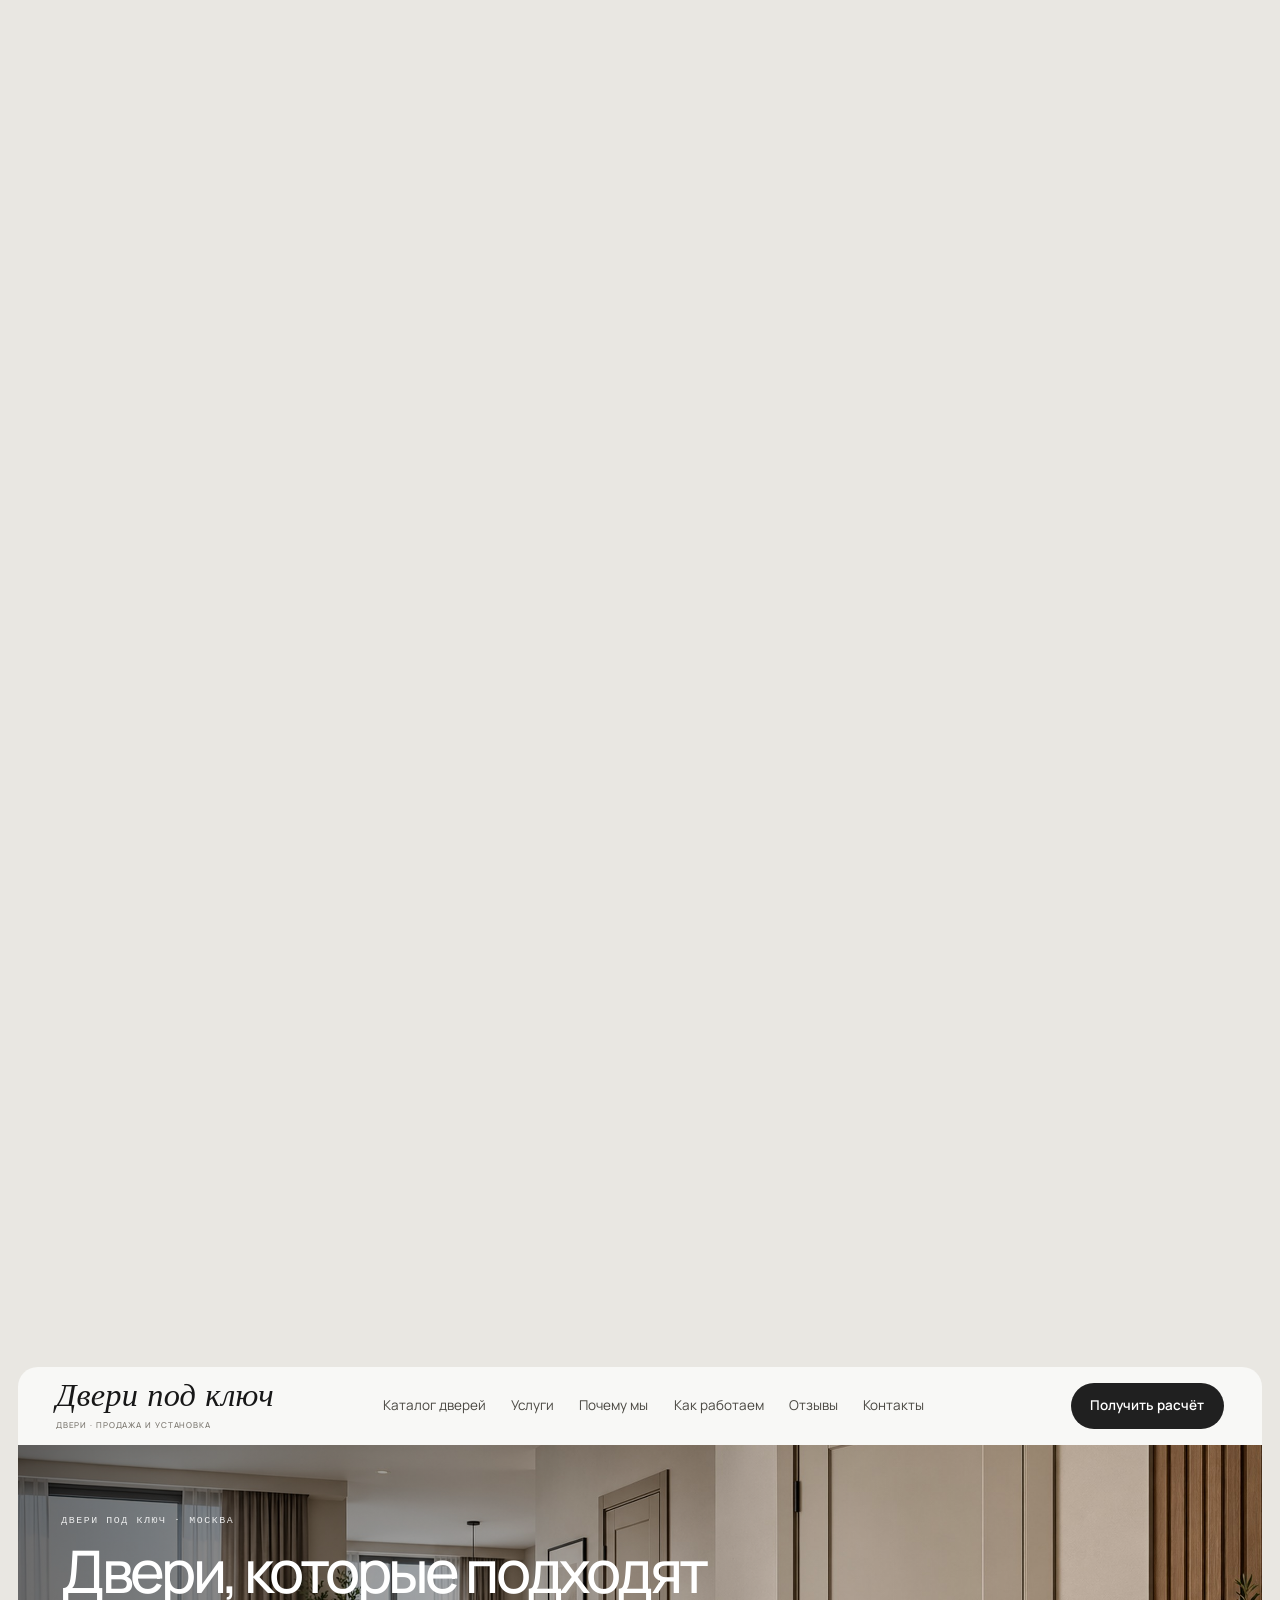
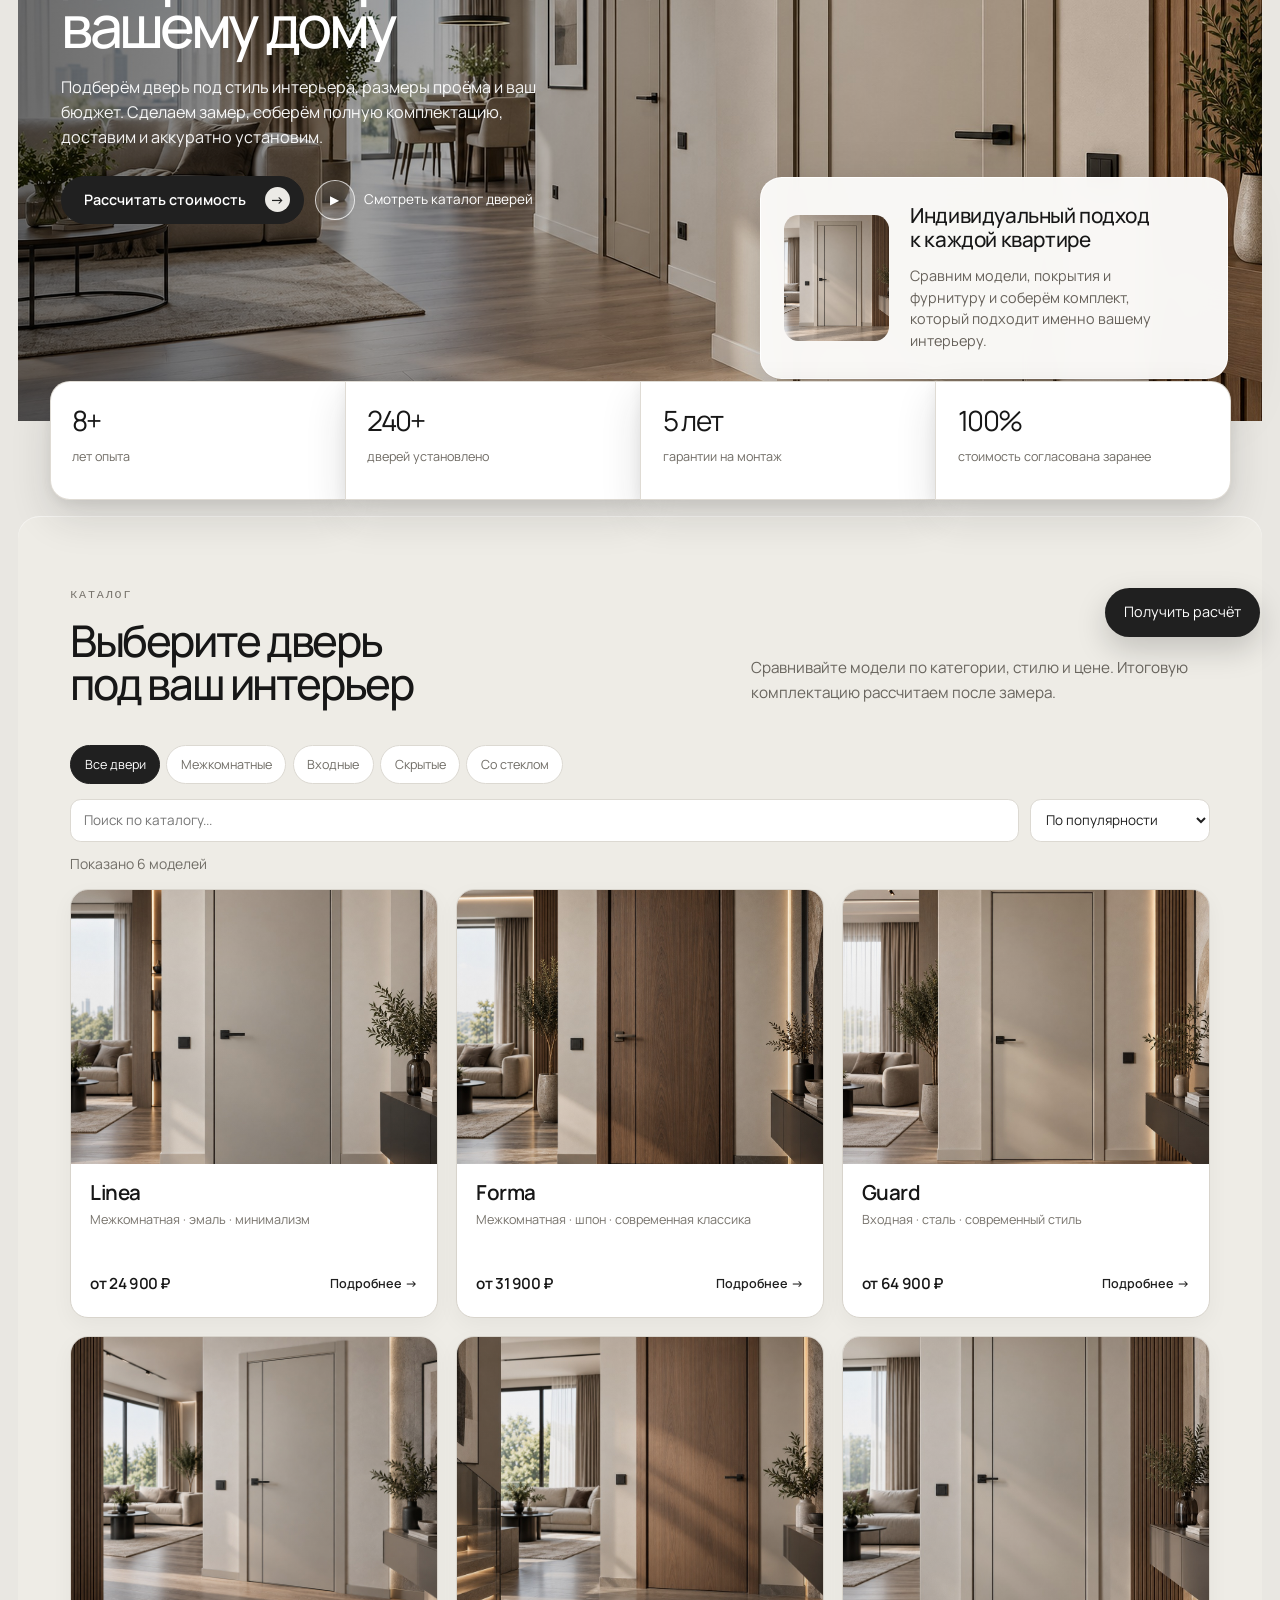
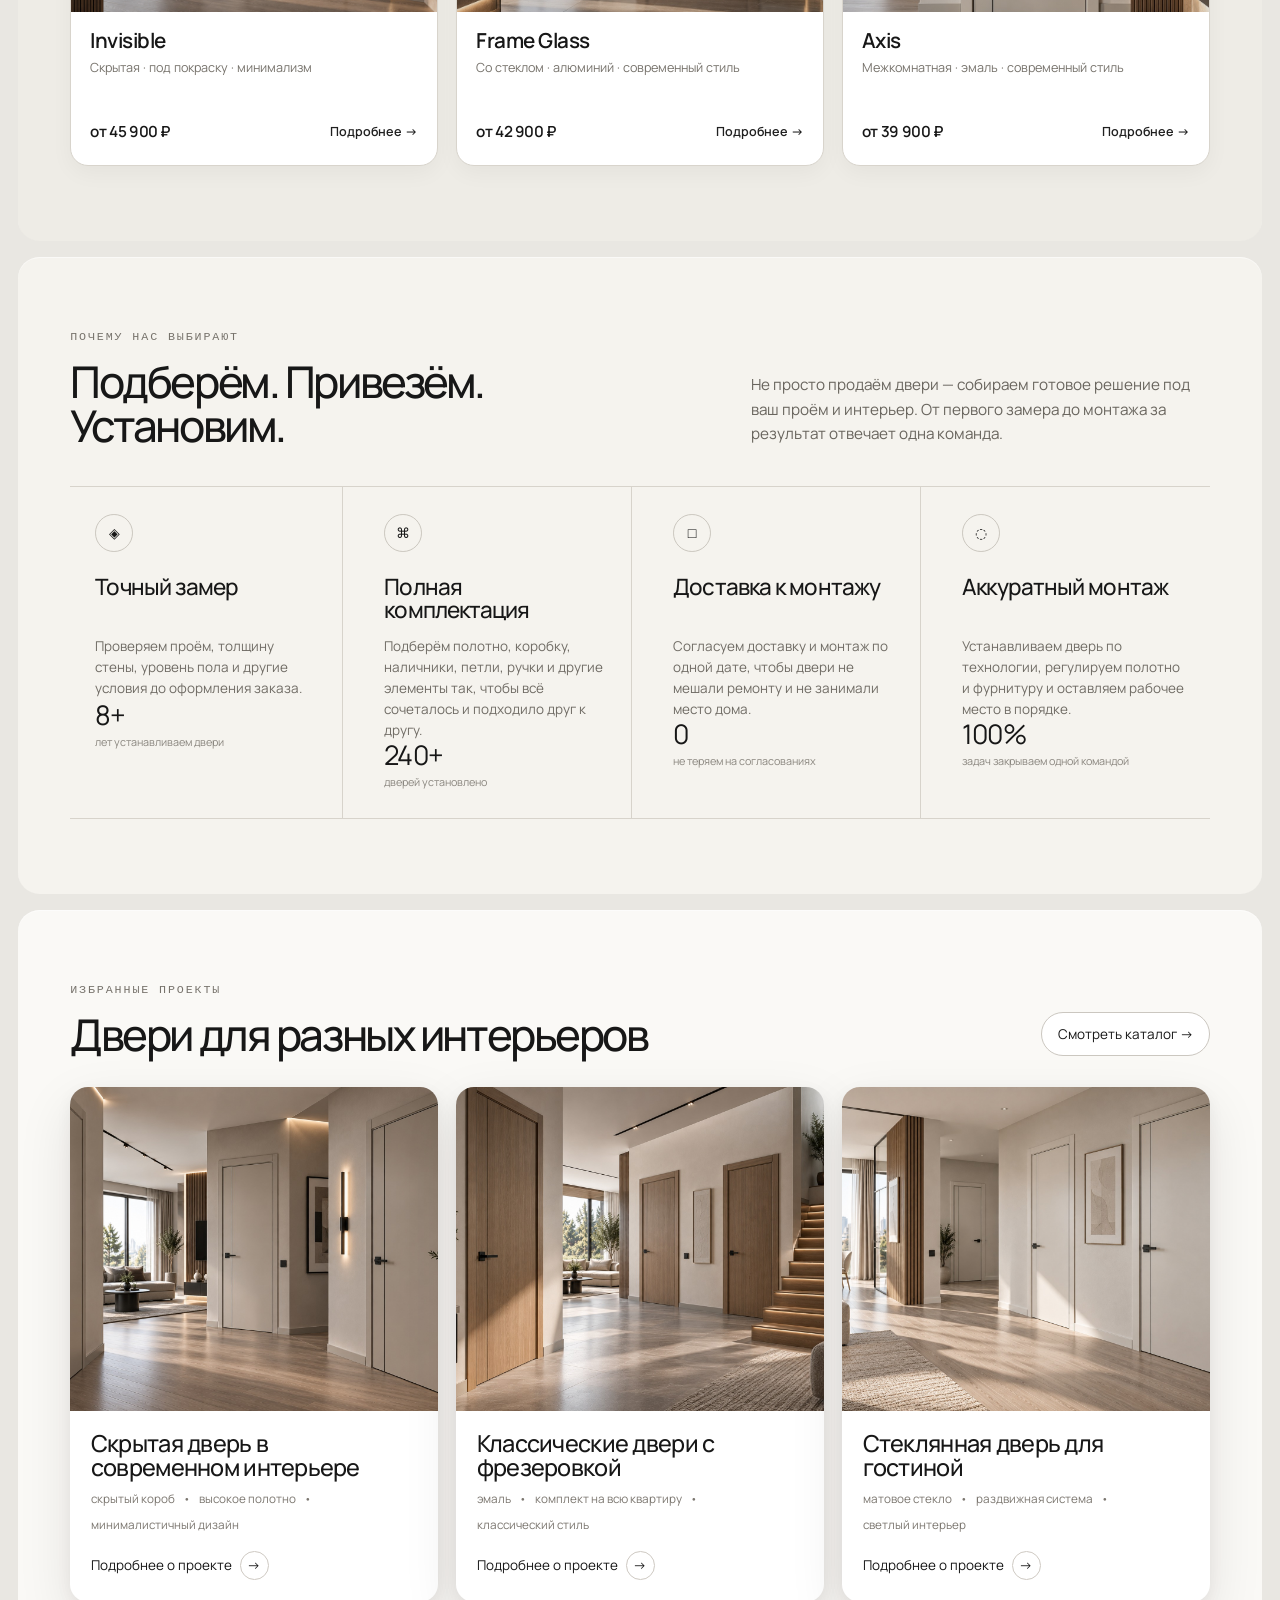
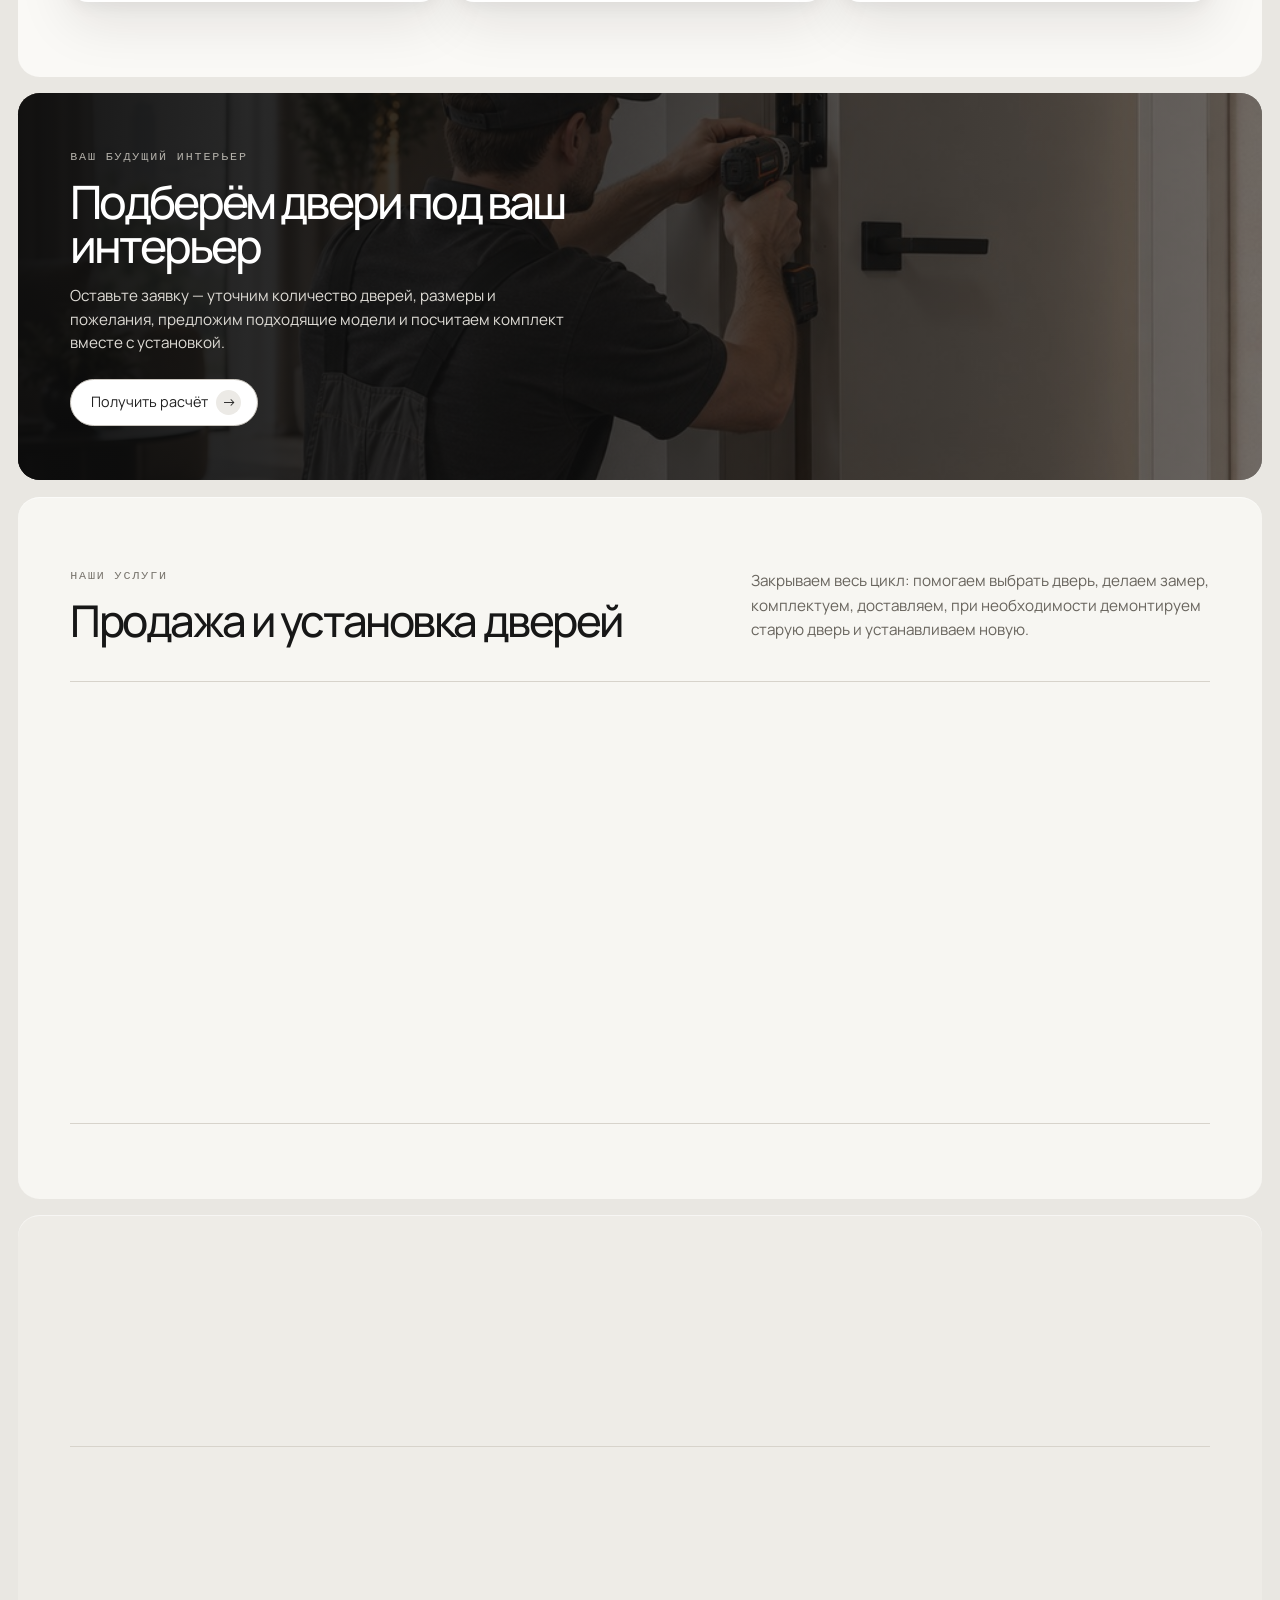
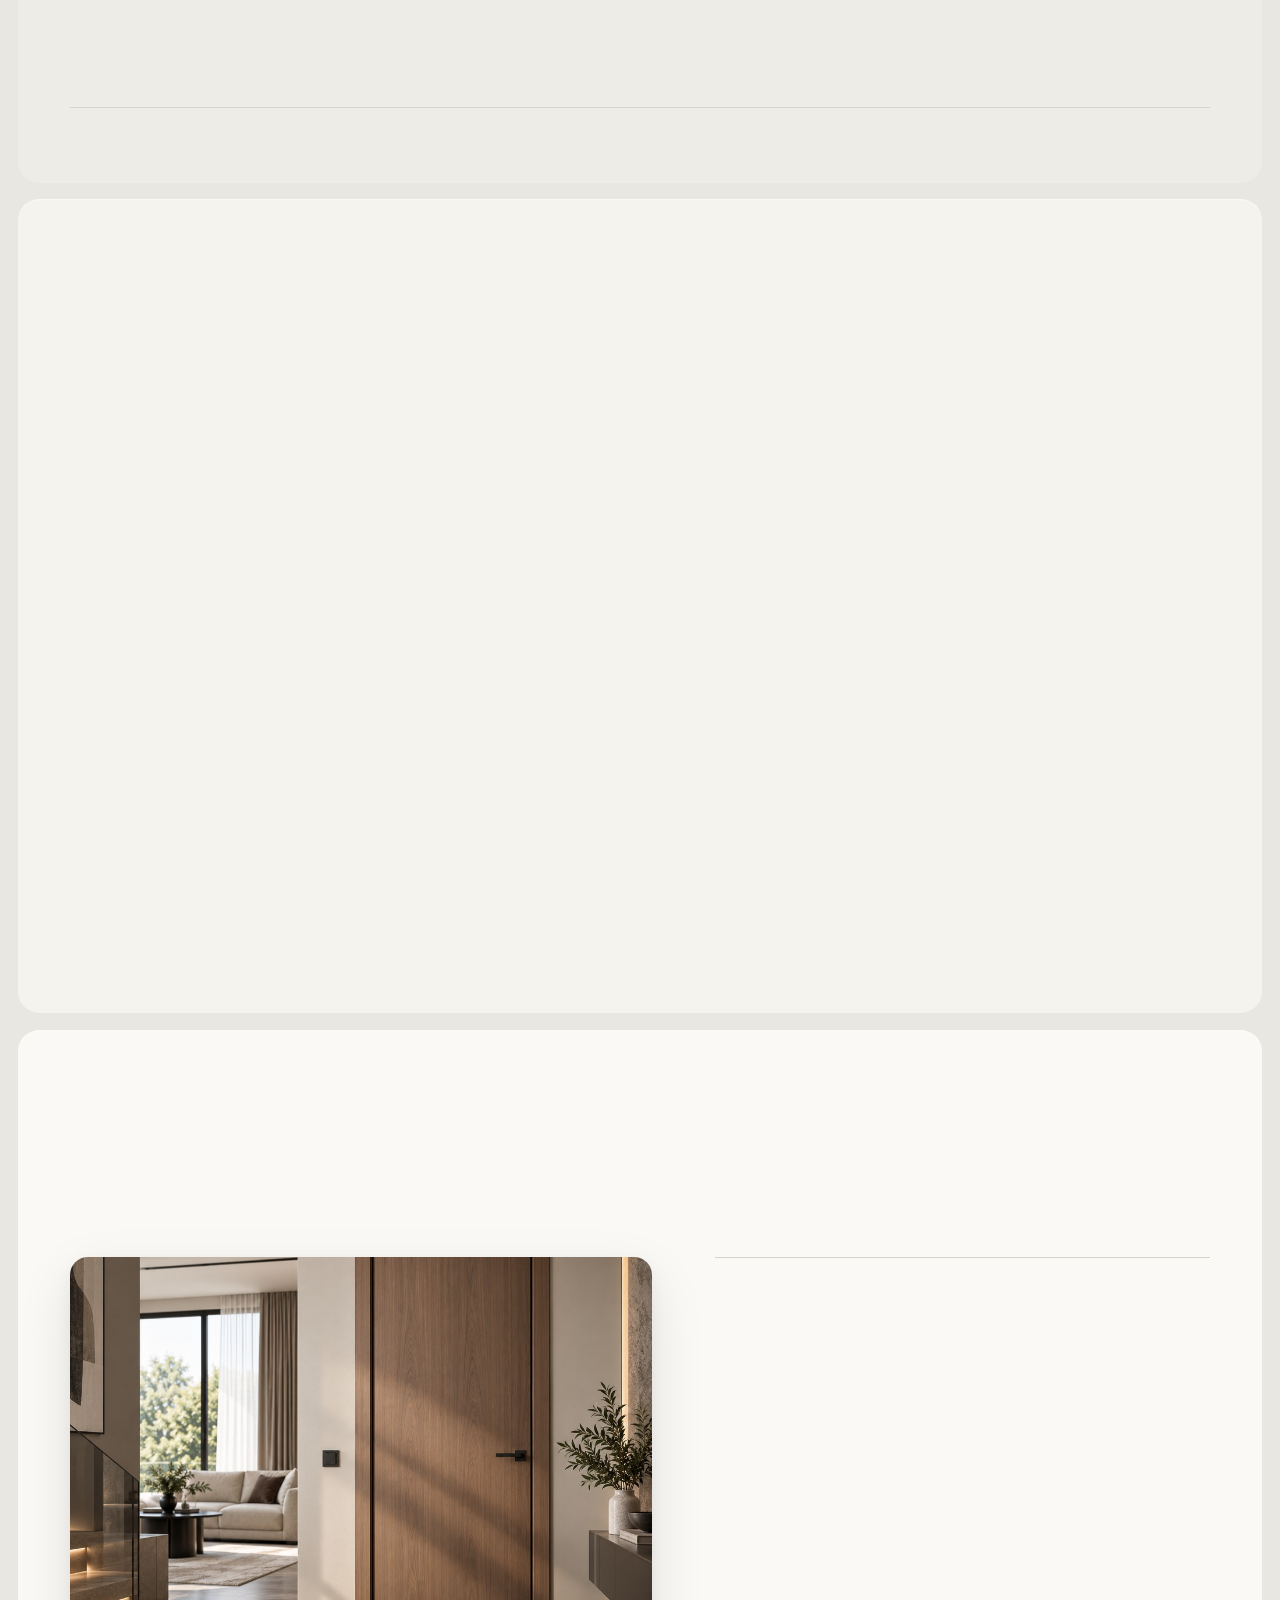
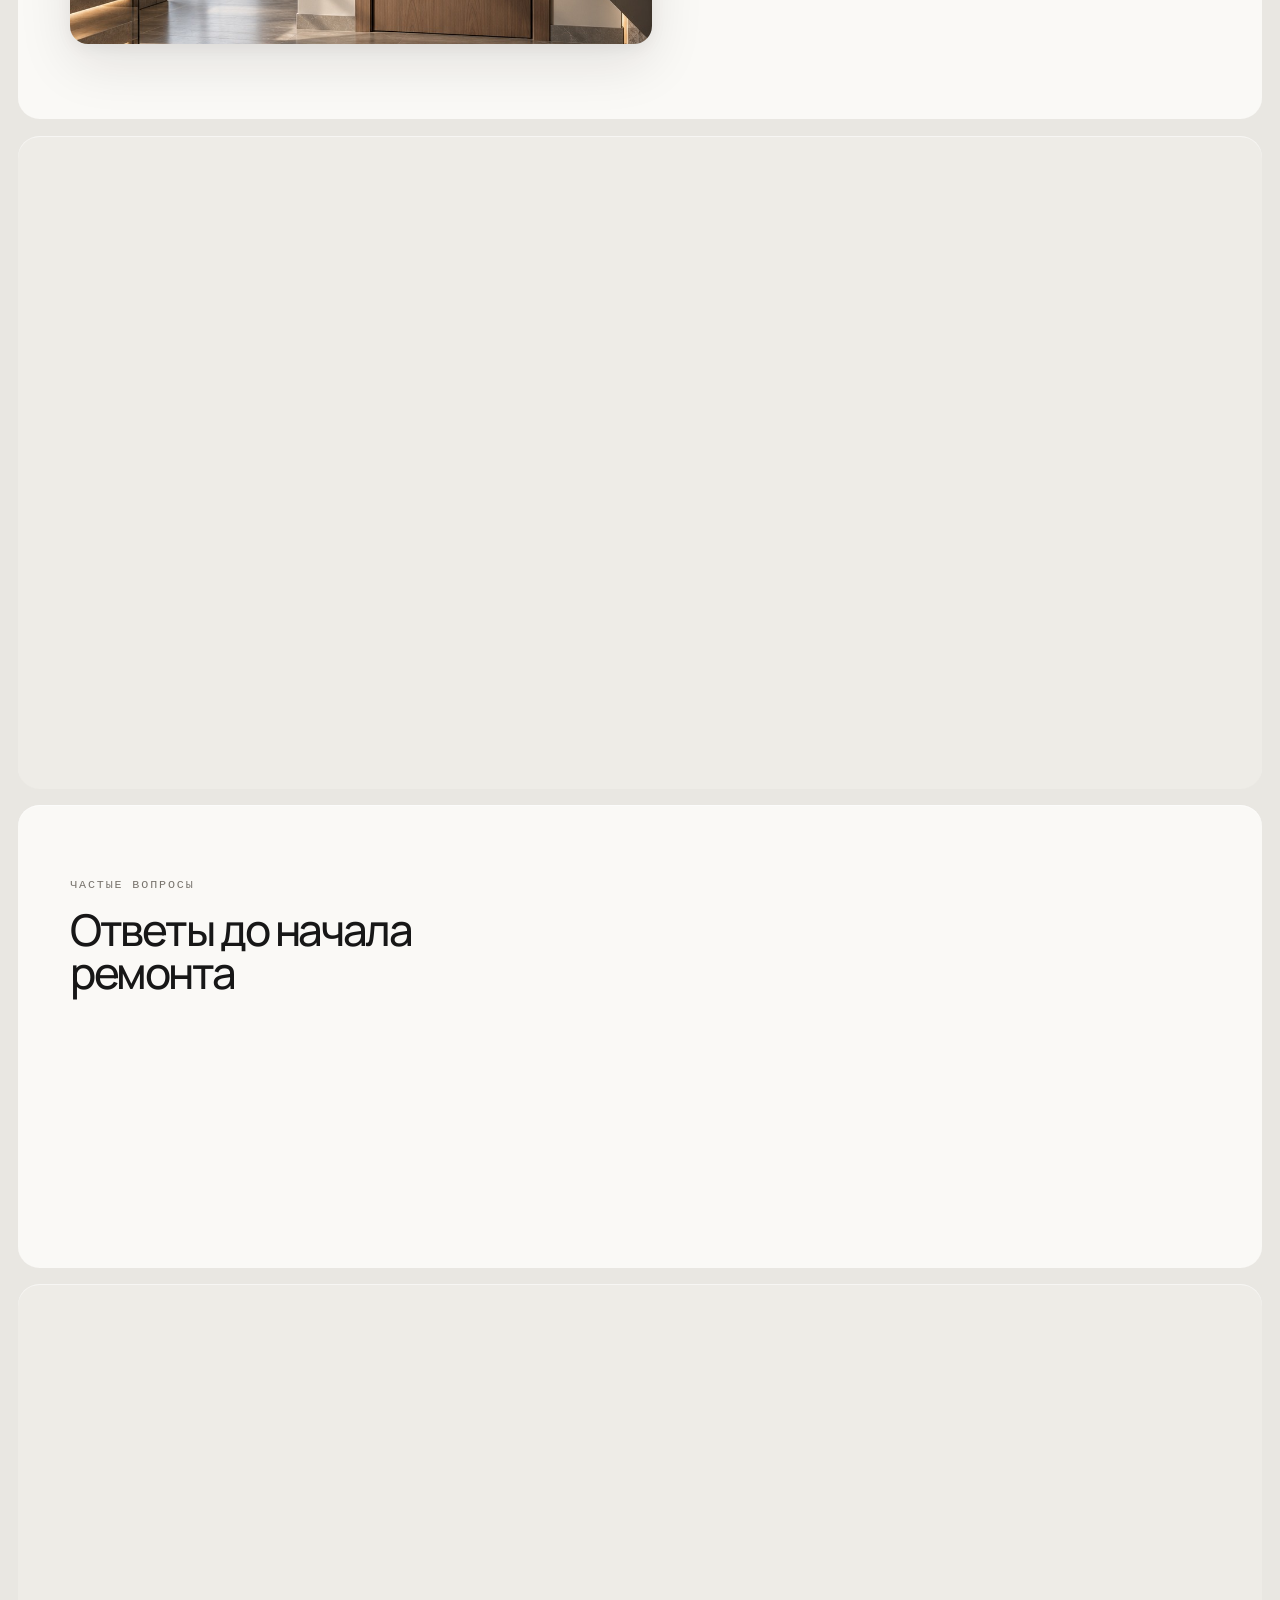
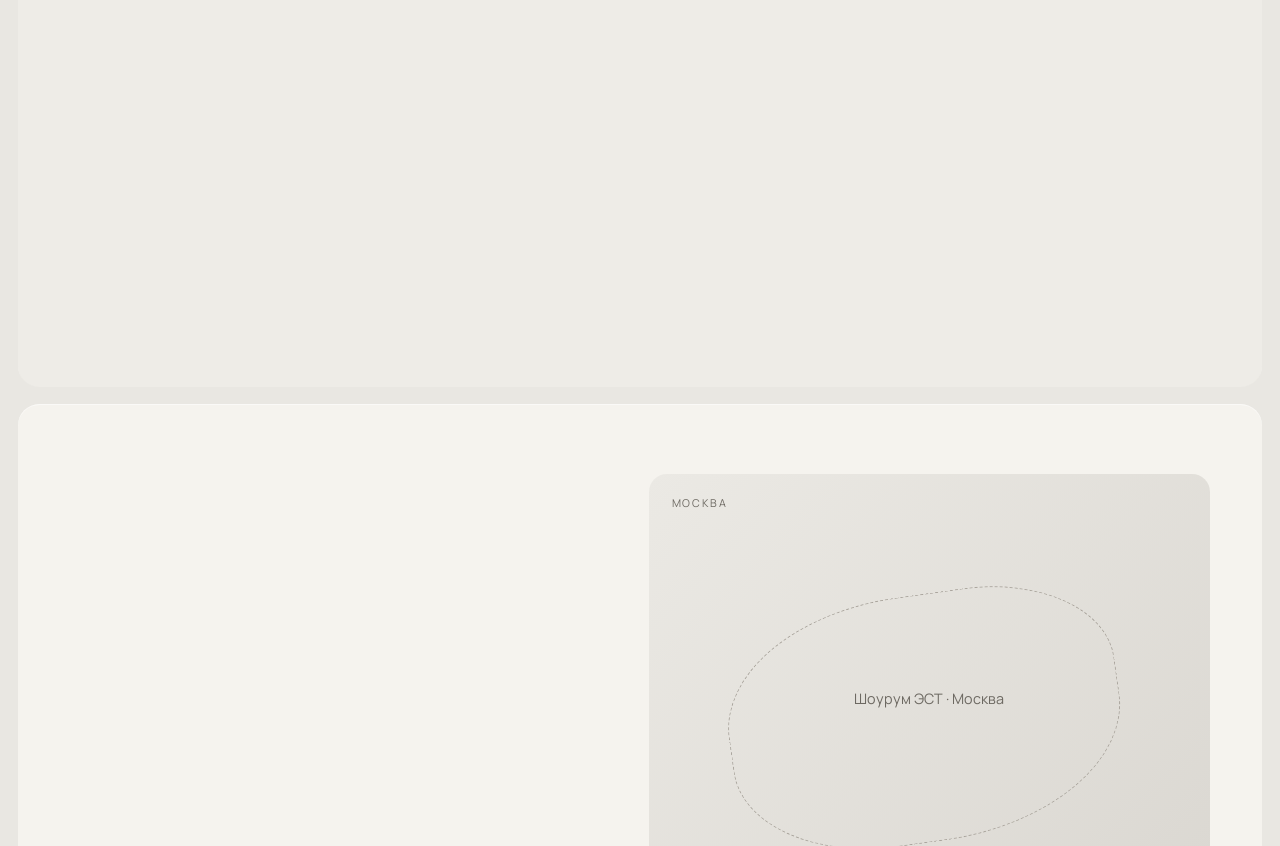
==== commit cc021d98: "Load final art direction layer" ====
--- a/index.html
+++ b/index.html
@@ -10,46 +10,25 @@
 <script>
 (function(){
   'use strict';
-
-  fetch('./site.html', {cache:'no-store'})
-    .then(function(r){
-      if(!r.ok) throw new Error('Не удалось загрузить site.html');
-      return r.text();
-    })
+  fetch('./site.html',{cache:'no-store'})
+    .then(function(r){if(!r.ok)throw new Error('Не удалось загрузить site.html');return r.text();})
     .then(function(html){
       html=html.replace('>ЭСТ<','>Двери под ключ<');
-      html=html.replace('</head>','<link rel="stylesheet" href="./responsive.css?v=1"><link rel="stylesheet" href="./responsive-fix.css?v=6"><link rel="stylesheet" href="./responsive-overrides.css?v=4"><link rel="stylesheet" href="./stats-floating.css?v=2"><link rel="stylesheet" href="./visual-polish.css?v=1"></head>');
-
+      html=html.replace('</head>','<link rel="stylesheet" href="./responsive.css?v=1"><link rel="stylesheet" href="./responsive-fix.css?v=6"><link rel="stylesheet" href="./responsive-overrides.css?v=4"><link rel="stylesheet" href="./stats-floating.css?v=2"><link rel="stylesheet" href="./visual-polish.css?v=1"><link rel="stylesheet" href="./final-art-direction.css?v=1"></head>');
       var parsed=new DOMParser().parseFromString(html,'text/html');
       document.documentElement.replaceWith(document.importNode(parsed.documentElement,true));
-
-      var scripts=Array.prototype.slice.call(document.querySelectorAll('script'));
-      var index=0;
-
+      var scripts=Array.prototype.slice.call(document.querySelectorAll('script'));var index=0;
       function runNext(){
-        if(index>=scripts.length){
-          document.dispatchEvent(new Event('DOMContentLoaded',{bubbles:true}));
-          window.dispatchEvent(new Event('load'));
-          return;
-        }
-        var old=scripts[index++];
-        var s=document.createElement('script');
+        if(index>=scripts.length){document.dispatchEvent(new Event('DOMContentLoaded',{bubbles:true}));window.dispatchEvent(new Event('load'));return;}
+        var old=scripts[index++],s=document.createElement('script');
         Array.prototype.slice.call(old.attributes).forEach(function(a){s.setAttribute(a.name,a.value);});
-        s.textContent=old.textContent;
-        old.replaceWith(s);
+        s.textContent=old.textContent;old.replaceWith(s);
         if(s.src){s.onload=runNext;s.onerror=runNext;}else{runNext();}
       }
-
       runNext();
-
-      var mobileScript=document.createElement('script');
-      mobileScript.src='./responsive-interactions.js?v=4';
-      document.body.appendChild(mobileScript);
+      var mobileScript=document.createElement('script');mobileScript.src='./responsive-interactions.js?v=4';document.body.appendChild(mobileScript);
     })
-    .catch(function(err){
-      document.body.innerHTML='<div style="padding:40px;font:16px Arial;color:#222">Ошибка загрузки сайта. Обновите страницу.</div>';
-      console.error(err);
-    });
+    .catch(function(err){document.body.innerHTML='<div style="padding:40px;font:16px Arial;color:#222">Ошибка загрузки сайта. Обновите страницу.</div>';console.error(err);});
 })();
 </script>
 </body>
--- a/responsive-overrides.css
+++ b/responsive-overrides.css
@@ -1,9 +1,10 @@
 /* FINAL OVERRIDES. Refined brand, hero card, stats and responsive details. */
 
-@import url('https://fonts.googleapis.com/css2?family=Manrope:wght@400;500;600&family=Marck+Script&display=swap');
+@import url('https://fonts.googleapis.com/css2?family=Manrope:wght@400;500;600&family=Parisienne&display=swap');
 
-#top .logo{font-family:'Marck Script','Segoe Script','Brush Script MT',cursive !important;font-size:38px !important;font-weight:400 !important;letter-spacing:.1px !important;line-height:.9 !important;white-space:nowrap !important;}
-#top .logo small{font-family:'Manrope',Arial,Helvetica,sans-serif !important;font-size:9px !important;font-weight:500 !important;letter-spacing:.11em !important;line-height:1.2 !important;margin-top:8px !important;}
+/* Brand lockup: elegant editorial script, restrained in size. */
+#top .logo{font-family:'Parisienne','Segoe Script','Brush Script MT',cursive !important;font-size:36px !important;font-weight:400 !important;letter-spacing:.2px !important;line-height:1 !important;white-space:nowrap !important;}
+#top .logo small{font-family:'Manrope',Arial,Helvetica,sans-serif !important;font-size:9px !important;font-weight:500 !important;letter-spacing:.11em !important;line-height:1.2 !important;margin-top:7px !important;}
 @media (min-width:701px){body{zoom:.9;}}
 
 #top .hero-card{width:520px !important;min-height:225px !important;padding:26px !important;grid-template-columns:116px 1fr !important;gap:24px !important;right:38px !important;bottom:46px !important;z-index:20 !important;border-radius:24px !important;background:rgba(250,249,247,.98) !important;border:1px solid rgba(255,255,255,.9) !important;box-shadow:0 28px 70px rgba(0,0,0,.18),0 10px 28px rgba(0,0,0,.08) !important;backdrop-filter:blur(14px) !important;transition:transform .28s ease,box-shadow .28s ease !important;}
@@ -17,27 +18,8 @@
 .stats{position:relative !important;left:auto !important;transform:none !important;z-index:8 !important;width:calc(100% - 48px) !important;margin:-42px auto 0 !important;padding:0 !important;background:transparent !important;border:0 !important;border-radius:0 !important;box-shadow:none !important;overflow:visible !important;display:grid !important;grid-template-columns:repeat(4,minmax(0,1fr)) !important;gap:0 !important;}
 .stats .stat{min-width:0;background:#fff !important;border:1px solid rgba(30,30,30,.07) !important;border-right:0 !important;box-shadow:0 18px 45px rgba(0,0,0,.14),0 4px 14px rgba(0,0,0,.06) !important;border-radius:0 !important;}.stats .stat:first-child{border-radius:22px 0 0 22px !important;}.stats .stat:last-child{border-right:1px solid rgba(30,30,30,.07) !important;border-radius:0 22px 22px 0 !important;}
 
-/* Desktop catalog: every card has the same outer height and the same image window. Images keep their proportions; object-fit:cover crops rather than distorts. */
-@media (min-width:1151px){
-  #catalog .door-grid{align-items:stretch !important;}
-  #catalog .door-card{height:100% !important;display:flex !important;flex-direction:column !important;min-height:0 !important;}
-  #catalog .door-visual.photo{width:100% !important;height:auto !important;aspect-ratio:1 / 1 !important;flex:0 0 auto !important;overflow:hidden !important;}
-  #catalog .door-visual.photo img{width:100% !important;height:100% !important;display:block !important;object-fit:cover !important;object-position:center !important;}
-  #catalog .door-card-body{flex:1 1 auto !important;min-height:168px !important;display:flex !important;flex-direction:column !important;}
-}
-
+@media (min-width:1151px){#catalog .door-grid{align-items:stretch !important;}#catalog .door-card{height:100% !important;display:flex !important;flex-direction:column !important;min-height:0 !important;}#catalog .door-visual.photo{width:100% !important;height:auto !important;aspect-ratio:1 / 1 !important;flex:0 0 auto !important;overflow:hidden !important;}#catalog .door-visual.photo img{width:100% !important;height:100% !important;display:block !important;object-fit:cover !important;object-position:center !important;}#catalog .door-card-body{flex:1 1 auto !important;min-height:168px !important;display:flex !important;flex-direction:column !important;}}
 @media (min-width:701px) and (max-width:1150px){.stats{width:calc(100% - 28px) !important;margin:-38px auto 0 !important;}.stats .stat{box-shadow:0 15px 35px rgba(0,0,0,.13),0 3px 12px rgba(0,0,0,.05) !important;}}
-
-@media (max-width:700px){
-  .stats{left:auto !important;transform:none !important;width:calc(100% - 32px) !important;margin:-30px auto 0 !important;padding:0 !important;background:transparent !important;border:0 !important;box-shadow:none !important;overflow:visible !important;grid-template-columns:1fr 1fr !important;}
-  .stats .stat{background:#fff !important;box-shadow:0 12px 28px rgba(0,0,0,.12),0 3px 9px rgba(0,0,0,.05) !important;}.stats .stat:first-child{border-radius:17px 0 0 0 !important;}.stats .stat:nth-child(2){border-right:1px solid rgba(30,30,30,.07) !important;border-radius:0 17px 0 0 !important;}.stats .stat:nth-child(3){border-radius:0 0 0 17px !important;}.stats .stat:last-child{border-right:1px solid rgba(30,30,30,.07) !important;border-radius:0 0 17px 0 !important;}
-  .hero .video{display:none !important;}
-  #catalog .door-tabs{display:grid !important;grid-template-columns:repeat(2,minmax(0,1fr)) !important;width:100% !important;max-width:100% !important;gap:7px !important;overflow:visible !important;padding:0 !important;margin:0 0 12px !important;box-sizing:border-box;}
-  #catalog .door-tab{display:flex !important;align-items:center;justify-content:center;width:100% !important;min-width:0 !important;max-width:100% !important;flex:none !important;box-sizing:border-box;min-height:40px;padding:8px 7px !important;text-align:center;white-space:normal !important;overflow-wrap:anywhere;line-height:1.15;font-size:12px !important;}
-  #top .logo{font-size:34px !important;line-height:.9 !important;}#top .logo small{font-size:8px !important;letter-spacing:.1em !important;margin-top:7px !important;}
-  #top .hero-card{width:calc(100% - 28px) !important;min-height:0 !important;grid-template-columns:62px 1fr !important;gap:13px !important;padding:14px !important;right:14px !important;bottom:18px !important;border-radius:16px !important;}
-  #top .hero-card img{width:62px !important;height:76px !important;border-radius:10px !important;}
-  #top .hero-card strong{font-size:14px !important;line-height:1.25 !important;margin:2px 0 7px !important;}#top .hero-card span{font-size:12px !important;line-height:1.45 !important;max-width:none !important;}
-}
+@media (max-width:700px){.stats{left:auto !important;transform:none !important;width:calc(100% - 32px) !important;margin:-30px auto 0 !important;padding:0 !important;background:transparent !important;border:0 !important;box-shadow:none !important;overflow:visible !important;grid-template-columns:1fr 1fr !important;}.stats .stat{background:#fff !important;box-shadow:0 12px 28px rgba(0,0,0,.12),0 3px 9px rgba(0,0,0,.05) !important;}.stats .stat:first-child{border-radius:17px 0 0 0 !important;}.stats .stat:nth-child(2){border-right:1px solid rgba(30,30,30,.07) !important;border-radius:0 17px 0 0 !important;}.stats .stat:nth-child(3){border-radius:0 0 0 17px !important;}.stats .stat:last-child{border-right:1px solid rgba(30,30,30,.07) !important;border-radius:0 0 17px 0 !important;}.hero .video{display:none !important;}#catalog .door-tabs{display:grid !important;grid-template-columns:repeat(2,minmax(0,1fr)) !important;width:100% !important;max-width:100% !important;gap:7px !important;overflow:visible !important;padding:0 !important;margin:0 0 12px !important;box-sizing:border-box;}#catalog .door-tab{display:flex !important;align-items:center;justify-content:center;width:100% !important;min-width:0 !important;max-width:100% !important;flex:none !important;box-sizing:border-box;min-height:40px;padding:8px 7px !important;text-align:center;white-space:normal !important;overflow-wrap:anywhere;line-height:1.15;font-size:12px !important;}#top .logo{font-size:31px !important;line-height:1 !important;}#top .logo small{font-size:8px !important;letter-spacing:.1em !important;margin-top:6px !important;}#top .hero-card{width:calc(100% - 28px) !important;min-height:0 !important;grid-template-columns:62px 1fr !important;gap:13px !important;padding:14px !important;right:14px !important;bottom:18px !important;border-radius:16px !important;}#top .hero-card img{width:62px !important;height:76px !important;border-radius:10px !important;}#top .hero-card strong{font-size:14px !important;line-height:1.25 !important;margin:2px 0 7px !important;}#top .hero-card span{font-size:12px !important;line-height:1.45 !important;max-width:none !important;}}
 @media (max-width:375px){.stats{width:calc(100% - 24px) !important;margin:-26px auto 0 !important;}#catalog .door-tabs{grid-template-columns:repeat(2,minmax(0,1fr)) !important;gap:6px !important;}#catalog .door-tab{min-height:38px;padding:7px 5px !important;font-size:11.5px !important;}}
 @media (max-width:600px){.hero{height:clamp(345px,93vw,390px) !important;}}
--- a/visual-polish.css
+++ b/visual-polish.css
@@ -1,205 +1,17 @@
-/* PREMIUM EDITORIAL POLISH — visual layer only. No content changes. */
+/* PREMIUM EDITORIAL POLISH — visual layer only. */
 
-:root{
-  --editorial-bg:#ecebe7;
-  --editorial-panel:#f7f6f2;
-  --editorial-ink:#171717;
-  --editorial-muted:#706c64;
-  --editorial-line:#d8d4cc;
-  --editorial-shadow:0 22px 55px rgba(20,18,14,.10),0 5px 18px rgba(20,18,14,.05);
-}
-
-body{
-  background:var(--editorial-bg);
-  color:var(--editorial-ink);
-  font-family:Arial,Helvetica,sans-serif;
-}
-
-/* Global rhythm: calmer sections, stronger hierarchy. */
-.section{
-  background:var(--editorial-panel);
-  box-shadow:0 1px 0 rgba(255,255,255,.55) inset;
-}
-.section-head{margin-bottom:44px}
-.section-title{font-size:clamp(48px,4vw,60px);letter-spacing:-3px}
-.section-copy{font-size:16px;line-height:1.62;color:#68645d}
-.eyebrow{font-size:12px;letter-spacing:.16em;color:#77736b}
-
-/* Benefits: remove the repetitive boxed-card look. */
-.benefits{gap:0;border-top:1px solid var(--editorial-line);border-bottom:1px solid var(--editorial-line)}
-.benefit{
-  min-height:250px;
-  border:0;
-  border-right:1px solid var(--editorial-line);
-  border-radius:0;
-  background:transparent;
-  padding:28px 26px 30px;
-}
-.benefit:first-child{border-radius:0}
-.benefit:last-child{border-right:0}
-.benefit h3{font-size:25px;letter-spacing:-.5px}
-.benefit p{font-size:15px;line-height:1.55}
-.benefit strong{font-size:30px}
-
-/* Catalog: let imagery lead, keep information quieter. */
-.catalog-enhanced{background:#eeece6}
-#catalog .door-grid{gap:18px}
-#catalog .door-card{
-  border:1px solid #d9d5cd;
-  border-radius:18px;
-  box-shadow:0 8px 24px rgba(25,23,19,.045);
-}
-#catalog .door-card:hover{transform:translateY(-5px);box-shadow:var(--editorial-shadow)}
-#catalog .door-visual.photo{aspect-ratio:4/3}
-#catalog .door-card-body{padding:20px 21px 21px}
-#catalog .door-card-body h3{font-size:24px;letter-spacing:-.5px}
-#catalog .door-card-body p{font-size:14px;line-height:1.45;color:#77726a}
-#catalog .door-card-body strong{font-size:18px}
-#catalog .door-card-body button{font-size:14px}
-
-/* Interior gallery: larger visual weight. */
-.section--visual .projects{gap:18px}
-.section--visual .project{border:0;border-radius:18px;box-shadow:var(--editorial-shadow)}
-.section--visual .project-image{height:350px}
-.section--visual .project-body{padding:22px}
-.section--visual .project h3{font-size:27px;letter-spacing:-1px}
-
-/* Dark pause: make it a real visual chapter. */
-.dark-banner#lead{height:390px;border-radius:22px;margin-top:18px}
-.dark-banner#lead img{opacity:.52;transform:scale(1.015)}
-.dark-banner#lead:after{background:linear-gradient(90deg,rgba(12,12,12,.93),rgba(12,12,12,.52) 52%,rgba(12,12,12,.08))}
-.dark-banner#lead .dark-content{padding:46px 52px;max-width:820px}
-.dark-banner#lead .dark-content h2{font-size:clamp(48px,4vw,60px);letter-spacing:-3px}
-
-/* Services: less UI chrome, more editorial grid. */
-.section--grid .services{gap:0;border-top:1px solid var(--editorial-line);border-bottom:1px solid var(--editorial-line)}
-.section--grid .service{
-  min-height:250px;
-  border:0;
-  border-right:1px solid var(--editorial-line);
-  border-radius:0;
-  background:transparent;
-  padding:28px;
-}
-.section--grid .service:nth-child(3n){border-right:0}
-.section--grid .service h3{font-size:25px}
-.section--grid .service p{font-size:15px}
-.service-arrow{background:#fff}
-
-/* Process: strong numbering creates the requested vertical rhythm. */
-.section--steps .process{background:transparent;border-top:1px solid var(--editorial-line);border-bottom:1px solid var(--editorial-line)}
-.section--steps .step{min-height:235px;padding:28px 21px}
-.section--steps .step b{display:block;font-size:34px;line-height:1;letter-spacing:-2px;color:#b1ada5;font-weight:400}
-.section--steps .step h3{font-size:24px;margin:36px 0 9px;letter-spacing:-.5px}
-.section--steps .step p{font-size:14.5px;line-height:1.52}
-
-/* Cases: photographic storytelling gets priority. */
-.section--cases .cases{gap:18px}
-.section--cases .case-large,.section--cases .case-small{border-radius:18px}
-.section--cases .case-large{min-height:560px}
-.section--cases .case-small{min-height:270px}
-.section--cases .case-info h3{font-size:34px;letter-spacing:-1.6px}
-
-/* Materials: image becomes the visual anchor. */
-.section--materials .materials{grid-template-columns:1.02fr .98fr;gap:54px}
-.section--materials .material-photo{height:420px;border-radius:18px}
-.section--materials .material{padding:21px 0;font-size:15px}
-
-/* Reviews: one hero testimonial + supporting cards. */
-.section--reviews .reviews{grid-template-columns:1.55fr 1fr;gap:16px;align-items:stretch}
-.section--reviews .review{min-height:210px;padding:28px;border-radius:18px;background:#fff;border:1px solid #dedad3;box-shadow:0 7px 24px rgba(25,23,19,.045)}
-.section--reviews .review:first-child{grid-row:span 2;min-height:440px;padding:34px}
-.section--reviews .review:first-child blockquote{font-size:31px;line-height:1.18;letter-spacing:-.8px}
-.section--reviews .review:not(:first-child) blockquote{font-size:19px;line-height:1.3;margin-top:18px}
-
-/* FAQ: cleaner editorial list, no heavy cards. */
-.section--faq .faq{border-top:1px solid var(--editorial-line)}
-.section--faq details{padding:23px 0}
-.section--faq summary{font-size:18px}
-.section--faq details p{font-size:15px;line-height:1.55;color:#706c64}
-
-/* Calculator: stronger closing CTA composition. */
-.section--calculator .calculator{gap:18px}
-.section--calculator .calc-visual{height:400px;border-radius:18px}
-.section--calculator .calc-card{border:1px solid #dedad3;border-radius:18px;padding:30px;box-shadow:var(--editorial-shadow)}
-.section--calculator .total strong{font-size:42px}
-
-/* Contacts and footer: quieter ending. */
-.section--contacts .contact{border-radius:18px;box-shadow:0 7px 24px rgba(25,23,19,.04)}
-.footer{padding-top:30px;padding-bottom:36px}
-.footer-brand{font-size:28px}
-
-/* One restrained fixed CTA. */
-.float{padding:15px 21px;box-shadow:0 14px 34px rgba(0,0,0,.18)}
-
-/* Responsive editorial treatment. */
-@media (max-width:1150px){
-  .section-title{font-size:clamp(42px,5.2vw,52px);letter-spacing:-2.4px}
-  .benefit{min-height:220px;padding:24px 20px}
-  .section--visual .project-image{height:300px}
-  .section--cases .case-large{min-height:460px}
-  .section--materials .materials{grid-template-columns:1fr;gap:28px}
-  .section--materials .material-photo{height:340px}
-  .section--reviews .reviews{grid-template-columns:1fr 1fr}
-  .section--reviews .review:first-child{grid-column:1 / -1;grid-row:auto;min-height:300px}
-  .section--reviews .review:first-child blockquote{font-size:27px}
-}
-
-@media (max-width:700px){
-  .section{box-shadow:none}
-  .section-head{margin-bottom:27px}
-  .section-title{font-size:clamp(31px,8.8vw,38px);letter-spacing:-1.8px}
-
-  .benefits{display:grid;grid-template-columns:1fr 1fr;gap:0}
-  .benefit{min-height:190px;padding:19px 15px;border-right:1px solid var(--editorial-line);border-bottom:1px solid var(--editorial-line)}
-  .benefit:nth-child(2n){border-right:0}
-  .benefit:nth-child(n+3){border-bottom:0}
-  .benefit h3{font-size:20px;margin:15px 0 7px}
-  .benefit p{font-size:13px;line-height:1.45}
-  .benefit strong{font-size:24px}
-
-  #catalog .door-card{border-radius:15px;box-shadow:none}
-  #catalog .door-visual.photo{aspect-ratio:4/3}
-  #catalog .door-card-body{padding:16px}
-
-  .section--visual .projects{gap:12px}
-  .section--visual .project{border-radius:15px;box-shadow:none}
-  .section--visual .project-image{height:auto;aspect-ratio:4/3}
-
-  .dark-banner#lead{height:auto;min-height:480px;border-radius:18px}
-  .dark-banner#lead .dark-content{padding:30px 20px}
-  .dark-banner#lead .dark-content h2{font-size:34px;letter-spacing:-1.6px}
-
-  .section--grid .services{display:grid;grid-template-columns:1fr 1fr;gap:0}
-  .section--grid .service{min-height:190px;padding:18px 14px;border-right:1px solid var(--editorial-line);border-bottom:1px solid var(--editorial-line)}
-  .section--grid .service:nth-child(2n){border-right:0}
-  .section--grid .service:nth-last-child(-n+2){border-bottom:0}
-  .section--grid .service h3{font-size:19px;margin:21px 0 7px}
-  .section--grid .service p{font-size:13px;line-height:1.45;padding-right:24px}
-
-  .section--steps .process{border-top:0;border-bottom:0}
-  .section--steps .step{min-height:0;padding:19px 14px;border-right:0;border-bottom:1px solid var(--editorial-line)}
-  .section--steps .step b{font-size:28px}
-  .section--steps .step h3{font-size:21px;margin:17px 0 6px}
-  .section--steps .step p{font-size:14px}
-
-  .section--cases .cases{gap:12px}
-  .section--cases .case-large{min-height:330px}
-  .section--cases .case-small{min-height:200px}
-  .section--cases .case-info h3{font-size:26px}
-
-  .section--materials .material-photo{height:auto;aspect-ratio:4/3;border-radius:15px}
-  .section--materials .materials{gap:18px}
-
-  .section--reviews .reviews{grid-template-columns:1fr;gap:12px}
-  .section--reviews .review,.section--reviews .review:first-child{grid-row:auto;grid-column:auto;min-height:230px;padding:22px;border-radius:15px}
-  .section--reviews .review:first-child blockquote{font-size:24px}
-
-  .section--faq details{padding:19px 0}
-  .section--faq summary{font-size:16px}
-
-  .section--calculator .calc-visual{height:auto;aspect-ratio:4/3;border-radius:15px}
-  .section--calculator .calc-card{padding:20px;border-radius:15px;box-shadow:none}
-
-  .float{right:14px;bottom:14px;padding:12px 16px;font-size:14px}
-}
+:root{--editorial-bg:#ecebe7;--editorial-panel:#f7f6f2;--editorial-ink:#171717;--editorial-muted:#706c64;--editorial-line:#d8d4cc;--editorial-shadow:0 22px 55px rgba(20,18,14,.10),0 5px 18px rgba(20,18,14,.05)}
+body{background:var(--editorial-bg);color:var(--editorial-ink);font-family:Arial,Helvetica,sans-serif}.section{background:var(--editorial-panel);box-shadow:0 1px 0 rgba(255,255,255,.55) inset}.section-head{margin-bottom:44px}.section-title{font-size:clamp(48px,4vw,60px);letter-spacing:-3px}.section-copy{font-size:16px;line-height:1.62;color:#68645d}.eyebrow{font-size:12px;letter-spacing:.16em;color:#77736b}
+.benefits{gap:0;border-top:1px solid var(--editorial-line);border-bottom:1px solid var(--editorial-line)}.benefit{min-height:250px;border:0;border-right:1px solid var(--editorial-line);border-radius:0;background:transparent;padding:28px 26px 30px;display:flex;flex-direction:column;justify-content:flex-start}.benefit:last-child{border-right:0}.benefit .icon{flex:0 0 44px;width:44px;height:44px;margin:0}.benefit h3{font-size:25px;letter-spacing:-.5px;margin:76px 0 8px;line-height:1.15;font-weight:500;min-height:58px}.benefit p{font-size:15px;line-height:1.55;margin:0;max-width:290px;min-height:72px;color:#77736c}.benefit strong{display:block;font-size:30px;line-height:1;letter-spacing:-1px;margin:22px 0 7px;font-weight:400}.benefit small{display:block;font-size:13px;color:#8a867f;margin:0}
+#catalog .door-grid{gap:18px}#catalog .door-card{border:1px solid #d9d5cd;border-radius:18px;box-shadow:0 8px 24px rgba(25,23,19,.045)}#catalog .door-card:hover{transform:translateY(-5px);box-shadow:var(--editorial-shadow)}#catalog .door-visual.photo{aspect-ratio:4/3}#catalog .door-card-body{padding:20px 21px 21px}#catalog .door-card-body h3{font-size:24px;letter-spacing:-.5px}#catalog .door-card-body p{font-size:14px;line-height:1.45;color:#77726a}#catalog .door-card-body strong{font-size:18px}#catalog .door-card-body button{font-size:14px}
+.section--visual .projects{gap:18px}.section--visual .project{border:0;border-radius:18px;box-shadow:var(--editorial-shadow)}.section--visual .project-image{height:350px}.section--visual .project-body{padding:22px}.section--visual .project h3{font-size:27px;letter-spacing:-1px}
+.dark-banner#lead{height:390px;border-radius:22px;margin-top:18px}.dark-banner#lead img{opacity:.52;transform:scale(1.015)}.dark-banner#lead:after{background:linear-gradient(90deg,rgba(12,12,12,.93),rgba(12,12,12,.52) 52%,rgba(12,12,12,.08))}.dark-banner#lead .dark-content{padding:46px 52px;max-width:820px}.dark-banner#lead .dark-content h2{font-size:clamp(48px,4vw,60px);letter-spacing:-3px}
+.section--grid .services{gap:0;border-top:1px solid var(--editorial-line);border-bottom:1px solid var(--editorial-line)}.section--grid .service{min-height:250px;border:0;border-right:1px solid var(--editorial-line);border-radius:0;background:transparent;padding:28px}.section--grid .service:nth-child(3n){border-right:0}.section--grid .service h3{font-size:25px}.section--grid .service p{font-size:15px}.service-arrow{background:#fff}
+.section--steps .process{background:transparent;border-top:1px solid var(--editorial-line);border-bottom:1px solid var(--editorial-line)}.section--steps .step{min-height:235px;padding:28px 21px}.section--steps .step b{display:block;font-size:34px;line-height:1;letter-spacing:-2px;color:#b1ada5;font-weight:400}.section--steps .step h3{font-size:24px;margin:36px 0 9px;letter-spacing:-.5px}.section--steps .step p{font-size:14.5px;line-height:1.52}
+.section--cases .cases{gap:18px}.section--cases .case-large,.section--cases .case-small{border-radius:18px}.section--cases .case-large{min-height:560px}.section--cases .case-small{min-height:270px}.section--cases .case-info h3{font-size:34px;letter-spacing:-1.6px}
+/* Materials: give the right-side list the same breathing room as the FAQ text. */.section--materials .materials{grid-template-columns:1.02fr .98fr;gap:54px}.section--materials .material-photo{height:420px;border-radius:18px}.section--materials .material-list{padding-left:28px;padding-right:28px;box-sizing:border-box}.section--materials .material{padding:21px 0;font-size:15px}.section--materials .material span:first-child{min-width:0}.section--materials .material span:last-child{padding-left:16px;flex:0 0 auto}
+.section--reviews .reviews{grid-template-columns:1.55fr 1fr;gap:16px;align-items:stretch}.section--reviews .review{min-height:210px;padding:28px;border-radius:18px;background:#fff;border:1px solid #dedad3;box-shadow:0 7px 24px rgba(25,23,19,.045)}.section--reviews .review:first-child{grid-row:span 2;min-height:440px;padding:34px}.section--reviews .review:first-child blockquote{font-size:31px;line-height:1.18;letter-spacing:-.8px}.section--reviews .review:not(:first-child) blockquote{font-size:19px;line-height:1.3;margin-top:18px}
+/* FAQ: desktop gets the same comfortable inner text margins as mobile. */.section--faq .faq{border-top:1px solid var(--editorial-line)}.section--faq .faq details{padding:23px 28px !important;box-sizing:border-box}.section--faq .faq summary{display:flex;align-items:flex-start;gap:18px;width:100%;box-sizing:border-box}.section--faq .faq summary::after{margin-left:auto;flex:0 0 auto}.section--faq .faq details p{padding:0 !important;margin-left:0;margin-right:0;font-size:15px;line-height:1.55;color:#706c64}
+.section--calculator .calculator{gap:18px}.section--calculator .calc-visual{height:400px;border-radius:18px}.section--calculator .calc-card{border:1px solid #dedad3;border-radius:18px;padding:30px;box-shadow:var(--editorial-shadow)}.section--calculator .total strong{font-size:42px}.section--contacts .contact{border-radius:18px;box-shadow:0 7px 24px rgba(25,23,19,.04)}.footer{padding-top:30px;padding-bottom:36px}.footer-brand{font-size:28px}.float{padding:15px 21px;box-shadow:0 14px 34px rgba(0,0,0,.18)}
+@media (max-width:1150px){.section-title{font-size:clamp(42px,5.2vw,52px);letter-spacing:-2.4px}.benefit{min-height:220px;padding:24px 20px}.benefit h3{margin-top:58px}.benefit p{min-height:66px}.section--visual .project-image{height:300px}.section--cases .case-large{min-height:460px}.section--materials .materials{grid-template-columns:1fr;gap:28px}.section--materials .material-photo{height:340px}.section--materials .material-list{padding-left:20px;padding-right:20px}.section--reviews .reviews{grid-template-columns:1fr 1fr}.section--reviews .review:first-child{grid-column:1 / -1;grid-row:auto;min-height:300px}.section--reviews .review:first-child blockquote{font-size:27px}}
+@media (max-width:700px){.section{box-shadow:none}.section-head{margin-bottom:27px}.section-title{font-size:clamp(31px,8.8vw,38px);letter-spacing:-1.8px}.benefits{display:grid;grid-template-columns:1fr 1fr;gap:0}.benefit{min-height:190px;padding:19px 15px;border-right:1px solid var(--editorial-line);border-bottom:1px solid var(--editorial-line)}.benefit:nth-child(2n){border-right:0}.benefit:nth-child(n+3){border-bottom:0}.benefit h3{font-size:20px;margin:15px 0 7px;min-height:48px}.benefit p{font-size:13px;line-height:1.45;min-height:0}.benefit strong{font-size:24px;margin-top:auto}.benefit small{margin-top:5px;font-size:12px}#catalog .door-card{border-radius:15px;box-shadow:none}#catalog .door-visual.photo{aspect-ratio:4/3}#catalog .door-card-body{padding:16px}.section--visual .projects{gap:12px}.section--visual .project{border-radius:15px;box-shadow:none}.section--visual .project-image{height:auto;aspect-ratio:4/3}.dark-banner#lead{height:auto;min-height:480px;border-radius:18px}.dark-banner#lead .dark-content{padding:30px 20px}.dark-banner#lead .dark-content h2{font-size:34px;letter-spacing:-1.6px}.section--grid .services{display:grid;grid-template-columns:1fr 1fr;gap:0}.section--grid .service{min-height:190px;padding:18px 14px;border-right:1px solid var(--editorial-line);border-bottom:1px solid var(--editorial-line)}.section--grid .service:nth-child(2n){border-right:0}.section--grid .service:nth-last-child(-n+2){border-bottom:0}.section--grid .service h3{font-size:19px;margin:21px 0 7px}.section--grid .service p{font-size:13px;line-height:1.45;padding-right:24px}.section--steps .process{border-top:0;border-bottom:0}.section--steps .step{min-height:0;padding:19px 14px;border-right:0;border-bottom:1px solid var(--editorial-line)}.section--steps .step b{font-size:28px}.section--steps .step h3{font-size:21px;margin:17px 0 6px}.section--steps .step p{font-size:14px}.section--cases .cases{gap:12px}.section--cases .case-large{min-height:330px}.section--cases .case-small{min-height:200px}.section--cases .case-info h3{font-size:26px}.section--materials .material-photo{height:auto;aspect-ratio:4/3;border-radius:15px}.section--materials .materials{gap:18px}.section--materials .material-list{padding-left:0;padding-right:0}.section--materials .material{padding:16px 14px}.section--reviews .reviews{grid-template-columns:1fr;gap:12px}.section--reviews .review,.section--reviews .review:first-child{grid-row:auto;grid-column:auto;min-height:230px;padding:22px;border-radius:15px}.section--reviews .review:first-child blockquote{font-size:24px}.section--faq .faq details{padding:19px 18px !important}.section--faq summary{font-size:16px}.section--calculator .calc-visual{height:auto;aspect-ratio:4/3;border-radius:15px}.section--calculator .calc-card{padding:20px;border-radius:15px;box-shadow:none}.float{right:14px;bottom:14px;padding:12px 16px;font-size:14px}}
--- a/final-art-direction.css
+++ b/final-art-direction.css
@@ -0,0 +1,292 @@
+/* FINAL ART DIRECTION — one coherent visual system. Content/functionality unchanged. */
+@import url('https://fonts.googleapis.com/css2?family=DM+Mono:wght@400&family=Manrope:wght@400;500;600;700&family=Playfair+Display:ital,wght@0,500;1,500&display=swap');
+
+:root{
+  --art-bg:#e9e7e2;
+  --art-paper:#f7f6f2;
+  --art-white:#fff;
+  --art-ink:#171717;
+  --art-muted:#716d66;
+  --art-line:#d7d3cb;
+  --art-radius:24px;
+  --art-shadow:0 22px 60px rgba(25,22,17,.10),0 5px 18px rgba(25,22,17,.05);
+}
+
+html{background:var(--art-bg)}
+body{background:var(--art-bg);color:var(--art-ink);font-family:'Manrope',Arial,sans-serif;font-size:16px;line-height:1.55}
+.page{width:min(calc(100% - 40px),1540px);margin:18px auto}
+.panel{border-radius:var(--art-radius)}
+
+/* BRAND */
+.logo{font-family:'Playfair Display',Georgia,serif!important;font-size:34px!important;font-style:italic;font-weight:500!important;letter-spacing:-1.4px!important;line-height:.9!important}
+.logo small{font-family:'DM Mono',monospace!important;font-size:9px!important;font-style:normal!important;font-weight:400!important;letter-spacing:.12em!important;line-height:1.2!important;margin-top:9px!important;color:#7a766e!important}
+.nav,.header-cta,.btn,.outline,.door-tab,.door-tools input,.door-tools select,.stat span,.meta,.service-no,.material span:last-child,.review small,.eyebrow,.footer-links,.footer-note{font-family:'Manrope',Arial,sans-serif}
+.header{min-height:88px;padding:0 42px;grid-template-columns:260px 1fr 230px}
+.header-cta{font-weight:600}
+
+/* HERO — one composed scene */
+.hero{height:640px;border-radius:0 0 24px 24px}
+.hero-copy{left:54px;top:92px;width:min(760px,calc(100% - 108px))}
+.hero h1{font-family:'Manrope',Arial,sans-serif;font-size:clamp(68px,5.35vw,82px);line-height:.91;letter-spacing:-5px;font-weight:500;max-width:780px;margin-bottom:25px}
+.hero p{font-size:18px;line-height:1.55;max-width:570px;margin-bottom:29px}
+.hero .eyebrow{font-family:'DM Mono',monospace;font-size:11px;letter-spacing:.16em}
+.hero .btn.dark{min-width:270px;min-height:54px;font-weight:600}
+.hero-card{right:38px;bottom:48px;width:520px;min-height:225px;padding:26px;grid-template-columns:116px 1fr;gap:24px;border-radius:24px;background:rgba(250,249,247,.98);box-shadow:0 28px 70px rgba(0,0,0,.18),0 10px 28px rgba(0,0,0,.08);z-index:30}
+.hero-card img{width:116px;height:140px;border-radius:16px;object-fit:cover}
+.hero-card strong{font-family:'Manrope',Arial,sans-serif;font-size:22px;line-height:1.13;font-weight:500;letter-spacing:-.6px;margin:0 0 14px}
+.hero-card span{font-family:'Manrope',Arial,sans-serif;font-size:15.5px;line-height:1.48;color:#67625b}
+.hero-card:hover{transform:translateY(22px)!important;box-shadow:0 22px 55px rgba(0,0,0,.16),0 7px 22px rgba(0,0,0,.07)!important}
+
+/* FLOATING STATS — four clean objects, no white slab */
+.stats{position:relative!important;z-index:40!important;width:calc(100% - 70px)!important;margin:-44px auto 0!important;padding:0!important;background:transparent!important;border:0!important;box-shadow:none!important;display:grid!important;grid-template-columns:repeat(4,minmax(0,1fr))!important;gap:0!important;overflow:visible!important}
+.stat{min-height:132px;padding:27px 30px!important;background:#fff!important;border:1px solid rgba(30,30,30,.09)!important;border-right:0!important;box-shadow:0 18px 46px rgba(25,22,17,.13),0 4px 14px rgba(25,22,17,.05)!important}
+.stat:first-child{border-radius:22px 0 0 22px!important}.stat:last-child{border-right:1px solid rgba(30,30,30,.09)!important;border-radius:0 22px 22px 0!important}
+.stat strong{font-size:31px!important;font-weight:400!important;letter-spacing:-1.8px;margin-bottom:10px!important}
+.stat span{font-size:14px!important;color:#6f6b64!important}
+
+/* SECTION RHYTHM — alternating surfaces */
+.section{margin-top:18px;padding:78px 58px 84px;background:var(--art-paper)}
+#catalog{background:#eeece6}
+#about{background:#f5f3ee}
+#projects{background:#faf9f6}
+#services{background:#f7f6f2}
+#process{background:#eeece7}
+.section--cases{background:#f5f3ee}
+.section--materials{background:#faf9f6}
+.section--reviews{background:#eeece7}
+.section--faq{background:#faf9f6}
+.section--calculator{background:#eeece7}
+#contacts{background:#f5f3ee}
+.section-head{grid-template-columns:minmax(0,1fr) minmax(320px,.75fr);gap:80px;align-items:end;margin-bottom:46px}
+.eyebrow{font-family:'DM Mono',monospace;font-size:11px;letter-spacing:.16em;color:#77736c;margin-bottom:15px}
+.section-title{font-family:'Manrope',Arial,sans-serif;font-size:clamp(48px,4vw,62px);line-height:.96;letter-spacing:-3.4px;font-weight:500}
+.section-copy{font-size:16px;line-height:1.65;color:#69655e;max-width:560px}
+
+/* BENEFITS — editorial grid, not four floating boxes */
+.benefits{gap:0;border-top:1px solid var(--art-line);border-bottom:1px solid var(--art-line)}
+.benefit{min-height:255px!important;padding:30px 28px!important;border:0!important;border-right:1px solid var(--art-line)!important;border-radius:0!important;background:transparent!important;box-shadow:none!important;display:flex!important;flex-direction:column!important;justify-content:flex-start!important}
+.benefit:last-child{border-right:0!important}
+.benefit .icon{width:42px;height:42px;flex:0 0 auto;border-color:#cbc7bf}
+.benefit h3{font-size:25px!important;line-height:1.05!important;font-weight:500!important;letter-spacing:-.7px;margin:25px 0 10px!important}
+.benefit p{font-size:15px!important;line-height:1.55!important;color:#706c65!important;margin:0!important;max-width:300px}
+.benefit strong{font-size:30px!important;line-height:1!important;margin-top:auto!important;margin-bottom:7px!important}
+.benefit small{font-size:12px!important;color:#8a867f}
+
+/* CATALOG — image first, copy second */
+#catalog .door-grid{gap:20px!important;align-items:stretch!important}
+#catalog .door-card{height:100%!important;display:flex!important;flex-direction:column!important;border:1px solid #d8d4cc!important;border-radius:20px!important;background:#fff!important;box-shadow:0 8px 25px rgba(25,22,17,.045)!important;overflow:hidden}
+#catalog .door-visual.photo{aspect-ratio:4/3!important;height:auto!important;overflow:hidden!important;background:#e9e5de!important}
+#catalog .door-visual.photo img{width:100%!important;height:100%!important;object-fit:cover!important;object-position:center!important}
+#catalog .door-card-body{min-height:170px!important;display:flex!important;flex-direction:column!important;padding:20px 21px 18px!important}
+#catalog .door-card-body h3{font-size:23px!important;line-height:1.05!important;letter-spacing:-.5px!important;margin:0 0 8px!important}
+#catalog .door-card-body p{font-size:14px!important;line-height:1.45!important;color:#77736c!important;margin:0 0 18px!important}
+#catalog .door-card-body>div{margin-top:auto!important}
+#catalog .door-card-body strong{font-size:17px!important}
+#catalog .door-card-body button{font-size:14px!important}
+#catalog .door-card:hover{transform:translateY(-6px)!important;box-shadow:var(--art-shadow)!important}
+.door-tabs{gap:7px!important}.door-tab{padding:10px 15px!important}
+
+/* INTERIOR PROJECTS — larger imagery, quieter metadata */
+#projects .projects{gap:20px!important}
+#projects .project{border:0!important;border-radius:20px!important;box-shadow:var(--art-shadow)!important;overflow:hidden}
+#projects .project-image{height:360px!important}
+#projects .project-body{padding:22px 23px 24px!important}
+#projects .project h3{font-size:26px!important;line-height:1.05!important;letter-spacing:-.8px!important}
+#projects .meta{font-size:13px!important;color:#7b766f}
+
+/* DARK CHAPTER */
+.dark-banner#lead{height:430px!important;margin-top:18px!important;border-radius:24px!important}
+.dark-banner#lead .dark-content{padding:50px 58px!important;max-width:850px!important}
+.dark-banner#lead .dark-content h2{font-size:clamp(50px,4vw,62px)!important;line-height:.95!important;letter-spacing:-3.3px!important}
+.dark-banner#lead .dark-content p{font-size:17px!important;line-height:1.55!important;max-width:570px!important}
+
+/* SERVICES — typographic grid */
+#services .services{gap:0!important;border-top:1px solid var(--art-line);border-bottom:1px solid var(--art-line)}
+#services .service{min-height:245px!important;padding:28px!important;border:0!important;border-right:1px solid var(--art-line)!important;border-radius:0!important;background:transparent!important;box-shadow:none!important}
+#services .service:nth-child(3n){border-right:0!important}
+#services .service h3{font-size:25px!important;line-height:1.05!important;letter-spacing:-.7px!important;margin:35px 0 10px!important}
+#services .service p{font-size:14.5px!important;line-height:1.55!important;color:#706c65!important}
+#services .service-arrow{width:34px;height:34px;right:20px;bottom:20px;background:#fff;border-color:#d0ccc5}
+
+/* PROCESS — one connected system */
+#process .process{border-top:1px solid var(--art-line);border-bottom:1px solid var(--art-line);background:transparent}
+#process .step{min-height:220px;padding:28px 20px;border-right:1px solid var(--art-line)}
+#process .step b{font-family:'DM Mono',monospace;font-size:27px;font-weight:400;color:#aaa59c}
+#process .step h3{font-size:24px;line-height:1.05;letter-spacing:-.6px;margin:39px 0 9px}
+#process .step p{font-size:14.5px;line-height:1.52;color:#716d66}
+
+/* CASES — portfolio, not card grid */
+.section--cases .cases{gap:20px!important}
+.section--cases .case-large,.section--cases .case-small{border-radius:20px!important}
+.section--cases .case-large{min-height:570px!important}
+.section--cases .case-small{min-height:275px!important}
+.section--cases .case-info{left:28px;right:28px;bottom:28px}
+.section--cases .case-info h3{font-size:34px!important;line-height:.98!important;letter-spacing:-1.7px!important}
+
+/* MATERIALS — big image + numbered list */
+.section--materials .materials{grid-template-columns:1.08fr .92fr!important;gap:70px!important}
+.section--materials .material-photo{height:430px!important;border-radius:20px!important;box-shadow:var(--art-shadow)}
+.section--materials .material-list{border-top:1px solid var(--art-line)}
+.section--materials .material{padding:21px 12px!important;border-bottom:1px solid var(--art-line);font-size:16px!important}
+
+/* REVIEWS — clear hierarchy */
+.section--reviews .reviews{grid-template-columns:1.5fr 1fr!important;gap:18px!important}
+.section--reviews .review{min-height:210px!important;padding:28px!important;border-radius:20px!important;background:#fff!important;border:1px solid #dedad3!important;box-shadow:0 9px 30px rgba(25,22,17,.05)!important}
+.section--reviews .review:first-child{grid-row:span 2;min-height:438px!important;padding:34px!important}
+.section--reviews .review:first-child blockquote{font-size:32px!important;line-height:1.16!important;letter-spacing:-1px!important;margin-top:34px}
+.section--reviews .review:not(:first-child) blockquote{font-size:18px!important;line-height:1.35!important;margin-top:20px}
+
+/* FAQ — airy list */
+.section--faq .faq{border-top:1px solid var(--art-line)}
+.section--faq details{padding:22px 16px!important;background:transparent!important;border-bottom:1px solid var(--art-line)!important;box-shadow:none!important}
+.section--faq details:hover{transform:none!important;box-shadow:none!important;background:#f3f1ec!important}
+.section--faq summary{font-size:17px!important;padding:0!important}
+.section--faq details p{font-size:15px!important;line-height:1.58!important;margin:12px 0 0!important;color:#706c65}
+
+/* CALCULATOR / CONTACTS */
+.section--calculator .calculator{gap:20px!important}
+.section--calculator .calc-visual{height:410px!important;border-radius:20px!important}
+.section--calculator .calc-card{padding:30px!important;border-radius:20px!important;box-shadow:var(--art-shadow)!important}
+.section--calculator .total strong{font-size:42px!important}
+#contacts .contacts{gap:20px!important}
+#contacts .contact{padding:30px!important;border-radius:20px!important;box-shadow:var(--art-shadow)!important}
+#contacts .map{min-height:410px;border-radius:20px}
+
+.footer{margin-top:18px;padding:32px 42px 38px!important}
+.footer-brand{font-family:'Playfair Display',Georgia,serif;font-style:italic;font-size:30px}
+
+/* MOTION — restrained */
+.benefit,.project,.service,.step,.material,.review,.case-large,.case-small,.door-card,.calc-card,.contact{transition:transform .45s cubic-bezier(.22,1,.36,1),box-shadow .35s ease,border-color .3s ease!important}
+@media(prefers-reduced-motion:reduce){.benefit,.project,.service,.step,.material,.review,.case-large,.case-small,.door-card,.calc-card,.contact,.hero-card{transition:none!important}}
+
+/* TABLET */
+@media(max-width:1150px){
+  .page{width:min(calc(100% - 28px),1080px)}
+  .header{padding:0 26px;grid-template-columns:1fr auto}
+  .hero{height:570px}
+  .hero-copy{left:38px;top:62px;width:calc(100% - 76px)}
+  .hero h1{font-size:clamp(54px,6.4vw,66px);letter-spacing:-3.4px}
+  .hero-card{right:24px;bottom:34px;width:420px;min-height:190px;padding:20px;grid-template-columns:92px 1fr;gap:18px}
+  .hero-card img{width:92px;height:112px}
+  .stats{width:calc(100% - 40px)!important;margin:-38px auto 0!important}
+  .stat{min-height:115px;padding:23px 20px!important}
+  .section{padding:60px 36px 66px}
+  .section-head{grid-template-columns:1fr;gap:16px;margin-bottom:36px}
+  .section-copy{max-width:700px}
+  .section--materials .materials{grid-template-columns:1fr;gap:30px}
+  .section--materials .material-photo{height:340px!important}
+  .section--reviews .reviews{grid-template-columns:1fr 1fr!important}
+  .section--reviews .review:first-child{grid-column:1/-1;grid-row:auto;min-height:300px!important}
+  #services .services{grid-template-columns:repeat(2,1fr)}
+  #services .service:nth-child(3n){border-right:1px solid var(--art-line)!important}
+  #services .service:nth-child(2n){border-right:0!important}
+  #process .process{grid-template-columns:repeat(3,1fr)}
+  #process .step:nth-child(3n){border-right:0}
+  #process .step:nth-child(-n+3){border-bottom:1px solid var(--art-line)}
+}
+
+/* MOBILE */
+@media(max-width:700px){
+  body{font-size:16px}
+  .page{width:calc(100% - 14px);margin:7px auto}
+  .panel{border-radius:18px}
+  .header{height:66px;min-height:66px;padding:0 14px}
+  .logo{font-size:27px!important;letter-spacing:-1px!important}
+  .logo small{font-size:7px!important;letter-spacing:.1em!important;margin-top:6px!important}
+  .header-cta{font-size:12px;padding:10px 12px}
+
+  .hero{height:auto;min-height:calc(100svh - 66px);padding:74px 19px 32px;border-radius:0 0 18px 18px}
+  .hero-copy{position:relative;left:auto;top:auto;width:100%;padding:0}
+  .hero h1{font-size:clamp(39px,10.5vw,48px);line-height:.96;letter-spacing:-2.5px;margin-bottom:16px}
+  .hero p{font-size:15.5px;line-height:1.5;margin-bottom:22px}
+  .hero .actions{width:100%;gap:10px}
+  .hero .btn.dark{width:100%;min-width:0;min-height:52px}
+  .hero .video{justify-content:center}
+  .hero > .hero-card{display:none}
+
+  .stats{width:calc(100% - 20px)!important;margin:-24px auto 0!important;grid-template-columns:1fr 1fr!important}
+  .stat{min-height:96px;padding:17px 14px!important}
+  .stat strong{font-size:24px!important;margin-bottom:7px!important}
+  .stat span{font-size:11.5px!important}
+  .stat:first-child{border-radius:17px 0 0 0!important}.stat:nth-child(2){border-right:1px solid rgba(30,30,30,.09)!important;border-radius:0 17px 0 0!important}.stat:nth-child(3){border-radius:0 0 0 17px!important}.stat:last-child{border-radius:0 0 17px 0!important}
+
+  .section{padding:45px 17px 50px;margin-top:12px}
+  .section-head{gap:13px;margin-bottom:28px}
+  .eyebrow{font-size:10px;margin-bottom:11px}
+  .section-title{font-size:clamp(30px,8.5vw,38px);line-height:1.01;letter-spacing:-1.8px}
+  .section-copy{font-size:15px;line-height:1.52}
+
+  .benefits{grid-template-columns:1fr 1fr}
+  .benefit{min-height:205px!important;padding:19px 14px!important}
+  .benefit h3{font-size:19px!important;margin:17px 0 7px!important}
+  .benefit p{font-size:12.5px!important;line-height:1.45!important}
+  .benefit strong{font-size:23px!important}
+  .benefit small{font-size:10.5px}
+  .benefit .icon{width:36px;height:36px}
+
+  #catalog .door-grid{grid-template-columns:1fr!important;gap:14px!important}
+  #catalog .door-card{height:auto!important;border-radius:16px!important}
+  #catalog .door-visual.photo{aspect-ratio:4/3!important}
+  #catalog .door-card-body{min-height:0!important;padding:17px!important}
+  #catalog .door-card-body h3{font-size:22px!important}
+  #catalog .door-card-body p{font-size:14px!important}
+
+  #projects .projects{grid-template-columns:1fr;gap:12px!important}
+  #projects .project{border-radius:16px!important}
+  #projects .project-image{height:auto!important;aspect-ratio:4/3}
+  #projects .project-body{padding:18px!important}
+  #projects .project h3{font-size:23px!important}
+
+  .dark-banner#lead{height:auto!important;min-height:470px!important;border-radius:18px!important}
+  .dark-banner#lead .dark-content{padding:31px 20px!important;max-width:none!important}
+  .dark-banner#lead .dark-content h2{font-size:34px!important;letter-spacing:-1.7px!important}
+  .dark-banner#lead .dark-content p{font-size:15px!important}
+
+  #services .services{grid-template-columns:1fr 1fr}
+  #services .service{min-height:190px!important;padding:19px 14px!important}
+  #services .service h3{font-size:19px!important;margin:23px 0 7px!important}
+  #services .service p{font-size:12.5px!important;line-height:1.45!important;padding-right:20px}
+  #services .service-arrow{width:30px;height:30px;right:11px;bottom:11px}
+
+  #process .process{grid-template-columns:1fr}
+  #process .step{min-height:0;padding:19px 14px;border-right:0!important;border-bottom:1px solid var(--art-line)!important}
+  #process .step:last-child{border-bottom:0!important}
+  #process .step b{font-size:23px}
+  #process .step h3{font-size:21px;margin:18px 0 6px}
+  #process .step p{font-size:13.5px}
+
+  .section--cases .cases{grid-template-columns:1fr;gap:12px!important}
+  .section--cases .case-large{min-height:330px!important}.section--cases .case-small{min-height:205px!important}
+  .section--cases .case-info{left:18px;right:18px;bottom:18px}
+  .section--cases .case-info h3{font-size:26px!important}
+
+  .section--materials .materials{grid-template-columns:1fr!important;gap:20px!important}
+  .section--materials .material-photo{height:auto!important;aspect-ratio:4/3;border-radius:16px!important}
+  .section--materials .material{padding:16px 12px!important;font-size:14px!important}
+
+  .section--reviews .reviews{display:flex!important;grid-template-columns:none!important;flex-wrap:nowrap!important;overflow-x:auto!important;gap:12px!important;padding:2px 2px 8px!important;scroll-snap-type:x mandatory;scrollbar-width:none}
+  .section--reviews .reviews::-webkit-scrollbar{display:none}
+  .section--reviews .review,.section--reviews .review:first-child{flex:0 0 calc(100% - 24px)!important;min-height:220px!important;grid-column:auto!important;grid-row:auto!important;padding:21px!important;border-radius:16px!important;scroll-snap-align:start}
+  .section--reviews .review:first-child blockquote{font-size:23px!important;line-height:1.22!important;margin-top:22px}
+  .section--reviews .review:not(:first-child) blockquote{font-size:18px!important}
+
+  .section--faq .faq{padding:0!important}
+  .section--faq details{padding:17px 14px!important}
+  .section--faq summary{font-size:15px!important}
+  .section--faq details p{font-size:14px!important}
+
+  .section--calculator .calculator{grid-template-columns:1fr;gap:12px!important}
+  .section--calculator .calc-visual{height:auto!important;aspect-ratio:4/3;border-radius:16px!important}
+  .section--calculator .calc-card{padding:20px!important;border-radius:16px!important}
+  #contacts .contacts{grid-template-columns:1fr;gap:12px!important}
+  #contacts .contact{padding:21px!important;border-radius:16px!important}
+  #contacts .map{min-height:250px;border-radius:16px}
+  .footer{padding:22px 17px 25px!important}
+}
+
+@media(max-width:375px){
+  .hero h1{font-size:37px;letter-spacing:-2.1px}
+  .hero p{font-size:14.5px}
+  .stat{padding:15px 11px!important}.stat strong{font-size:21px!important}.stat span{font-size:11px!important}
+  .benefit{min-height:195px!important}.benefit h3{font-size:18px!important}.benefit p{font-size:12px!important}
+}
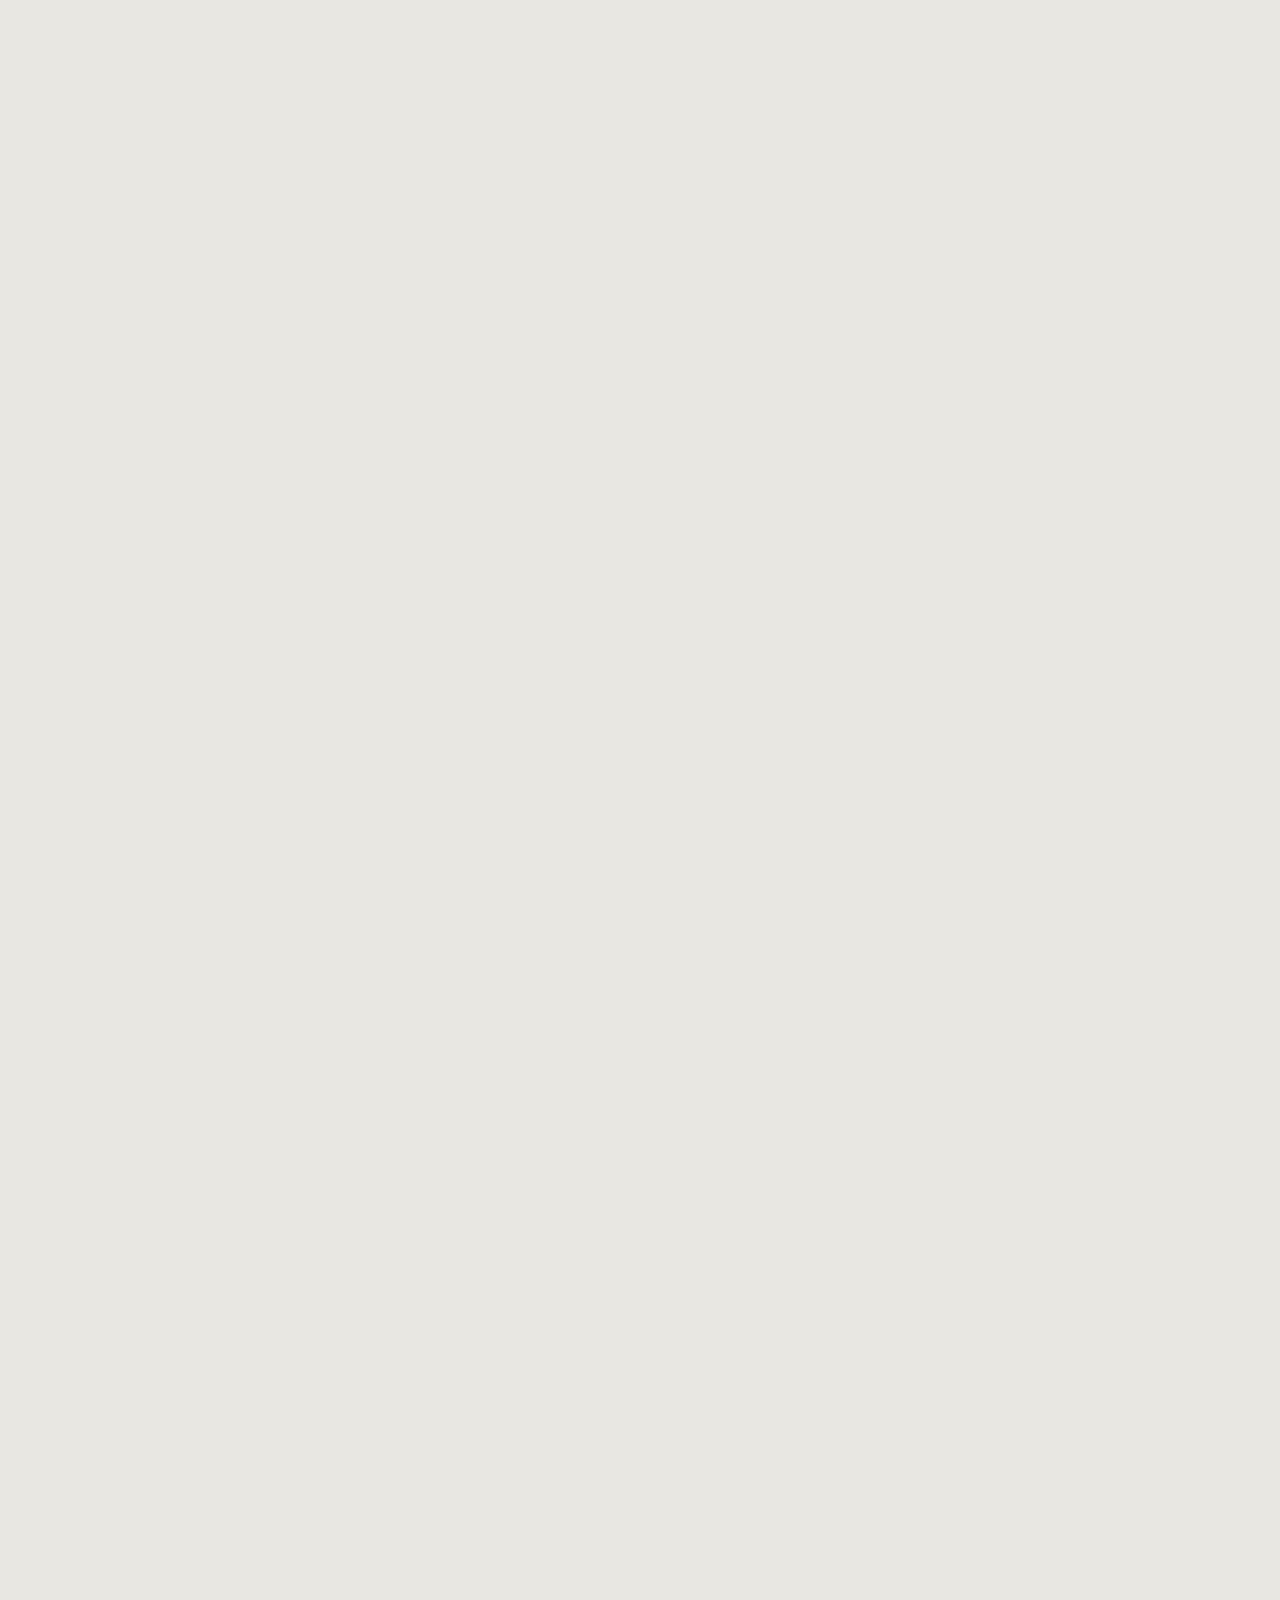
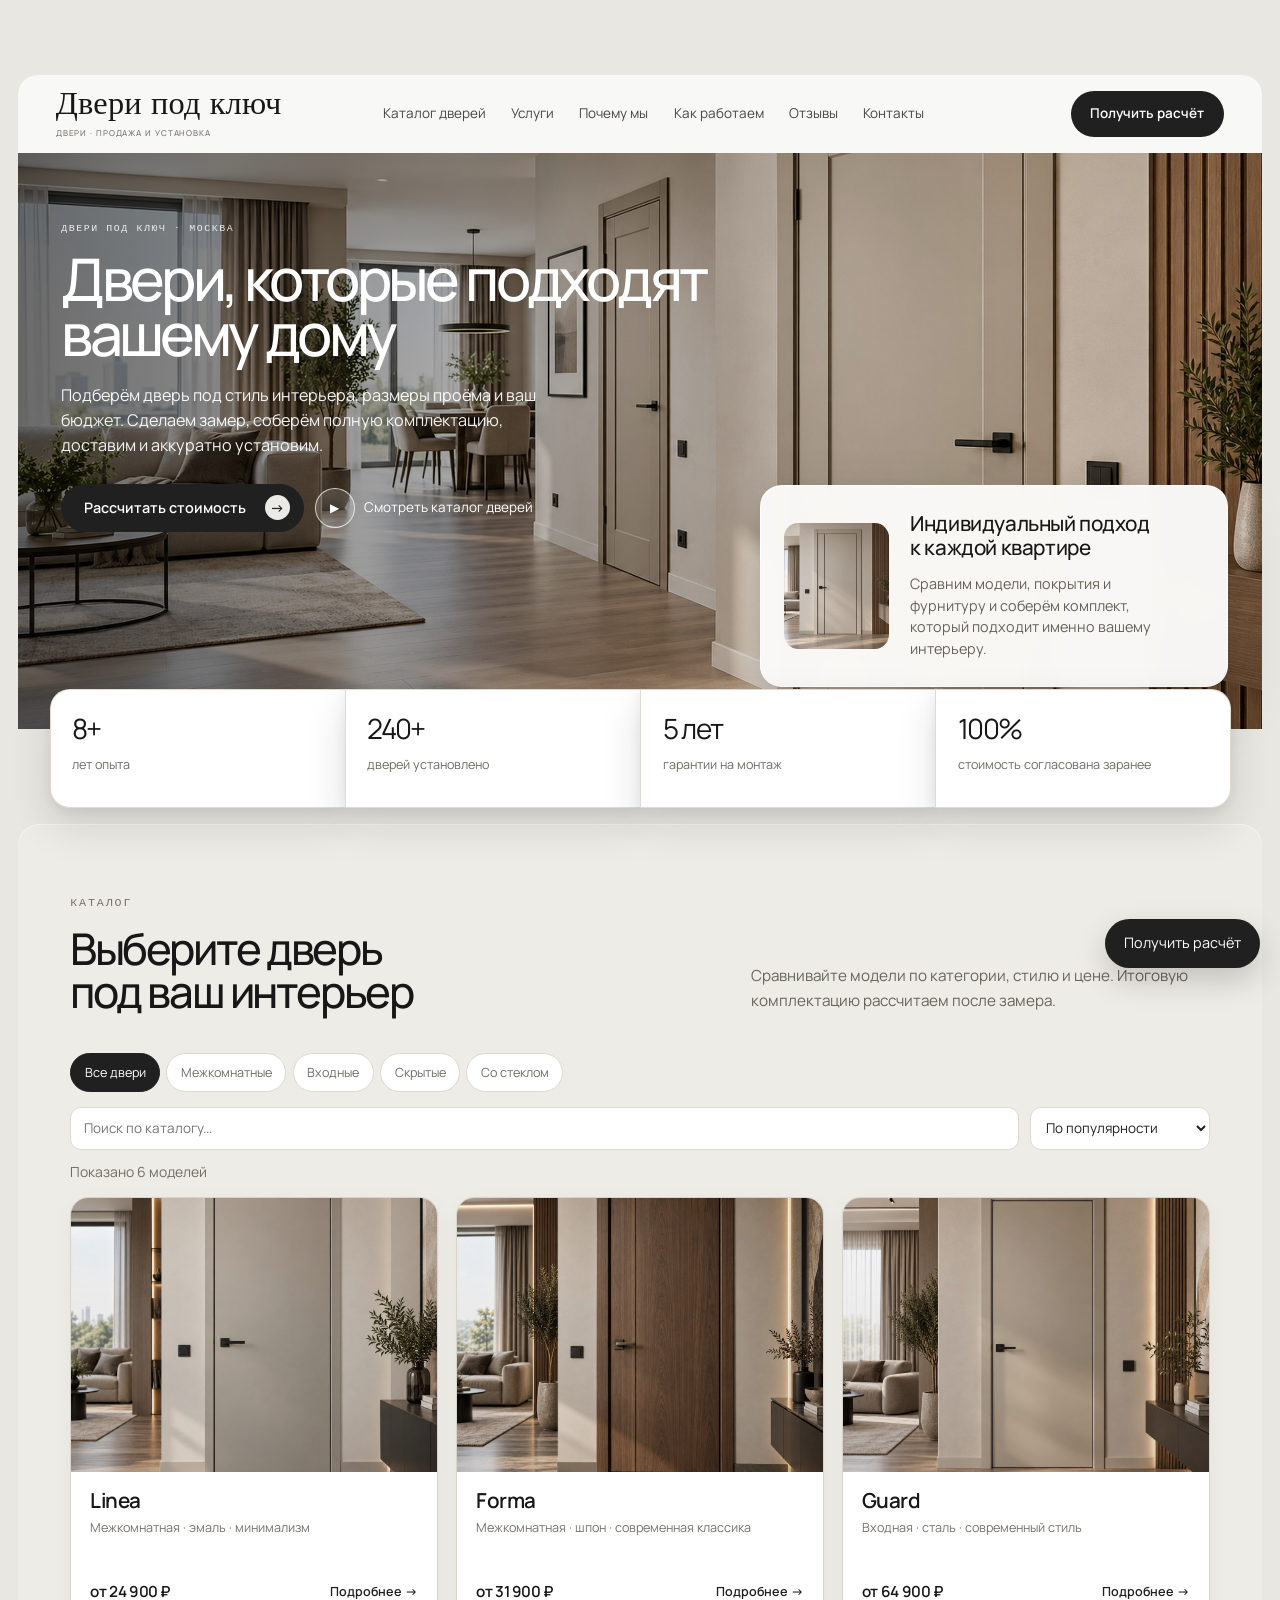
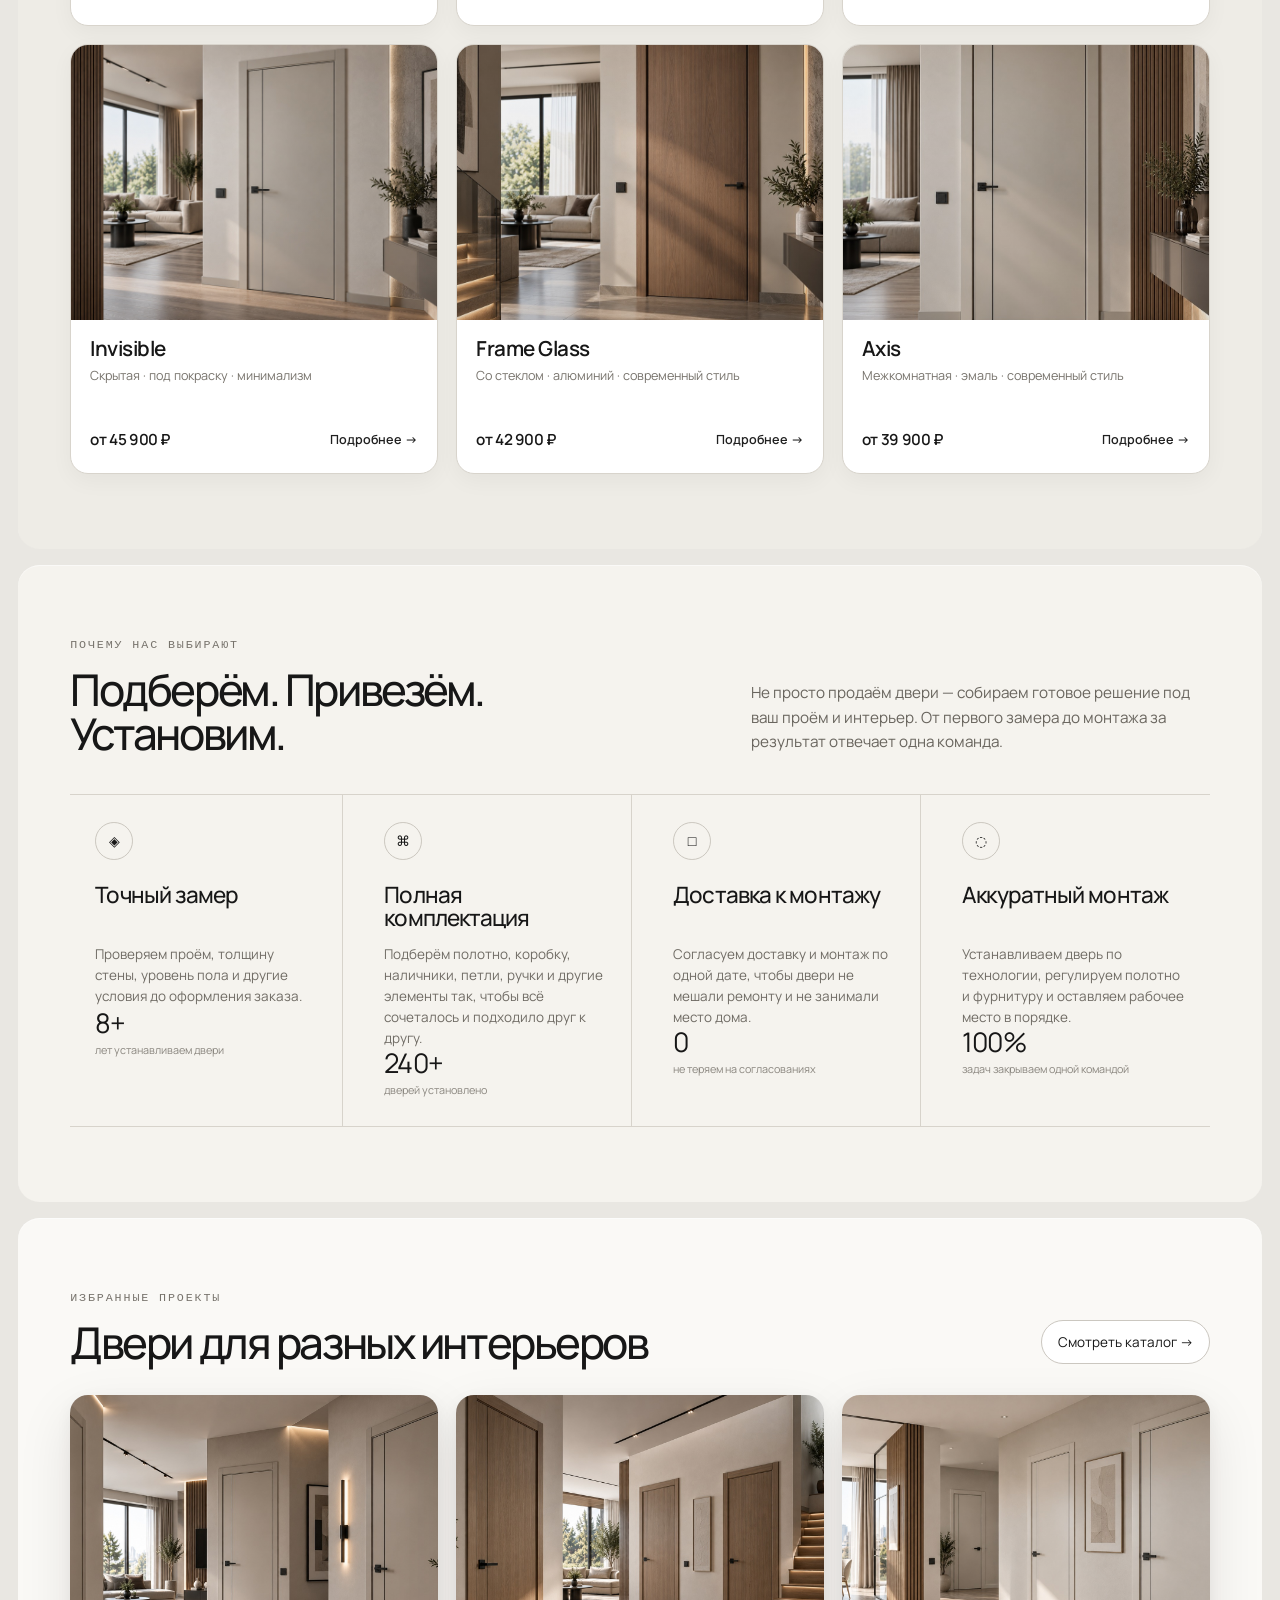
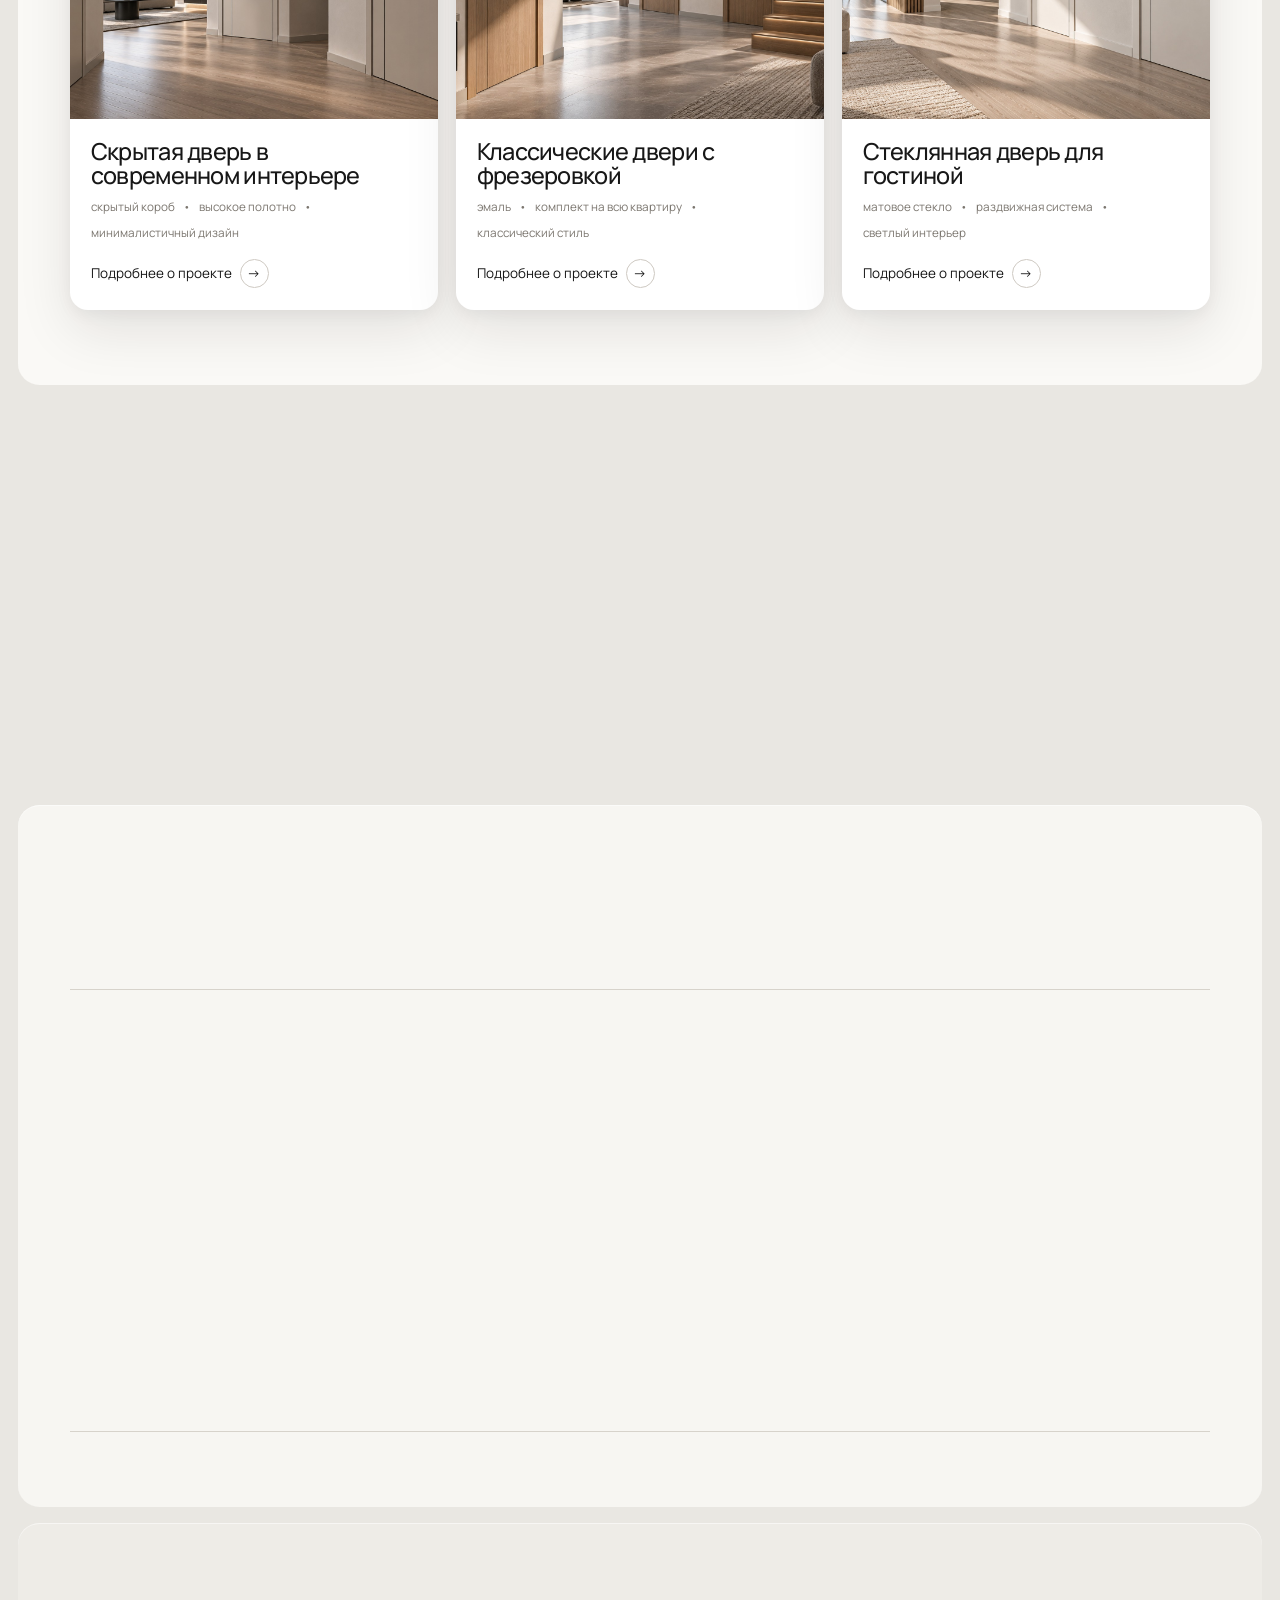
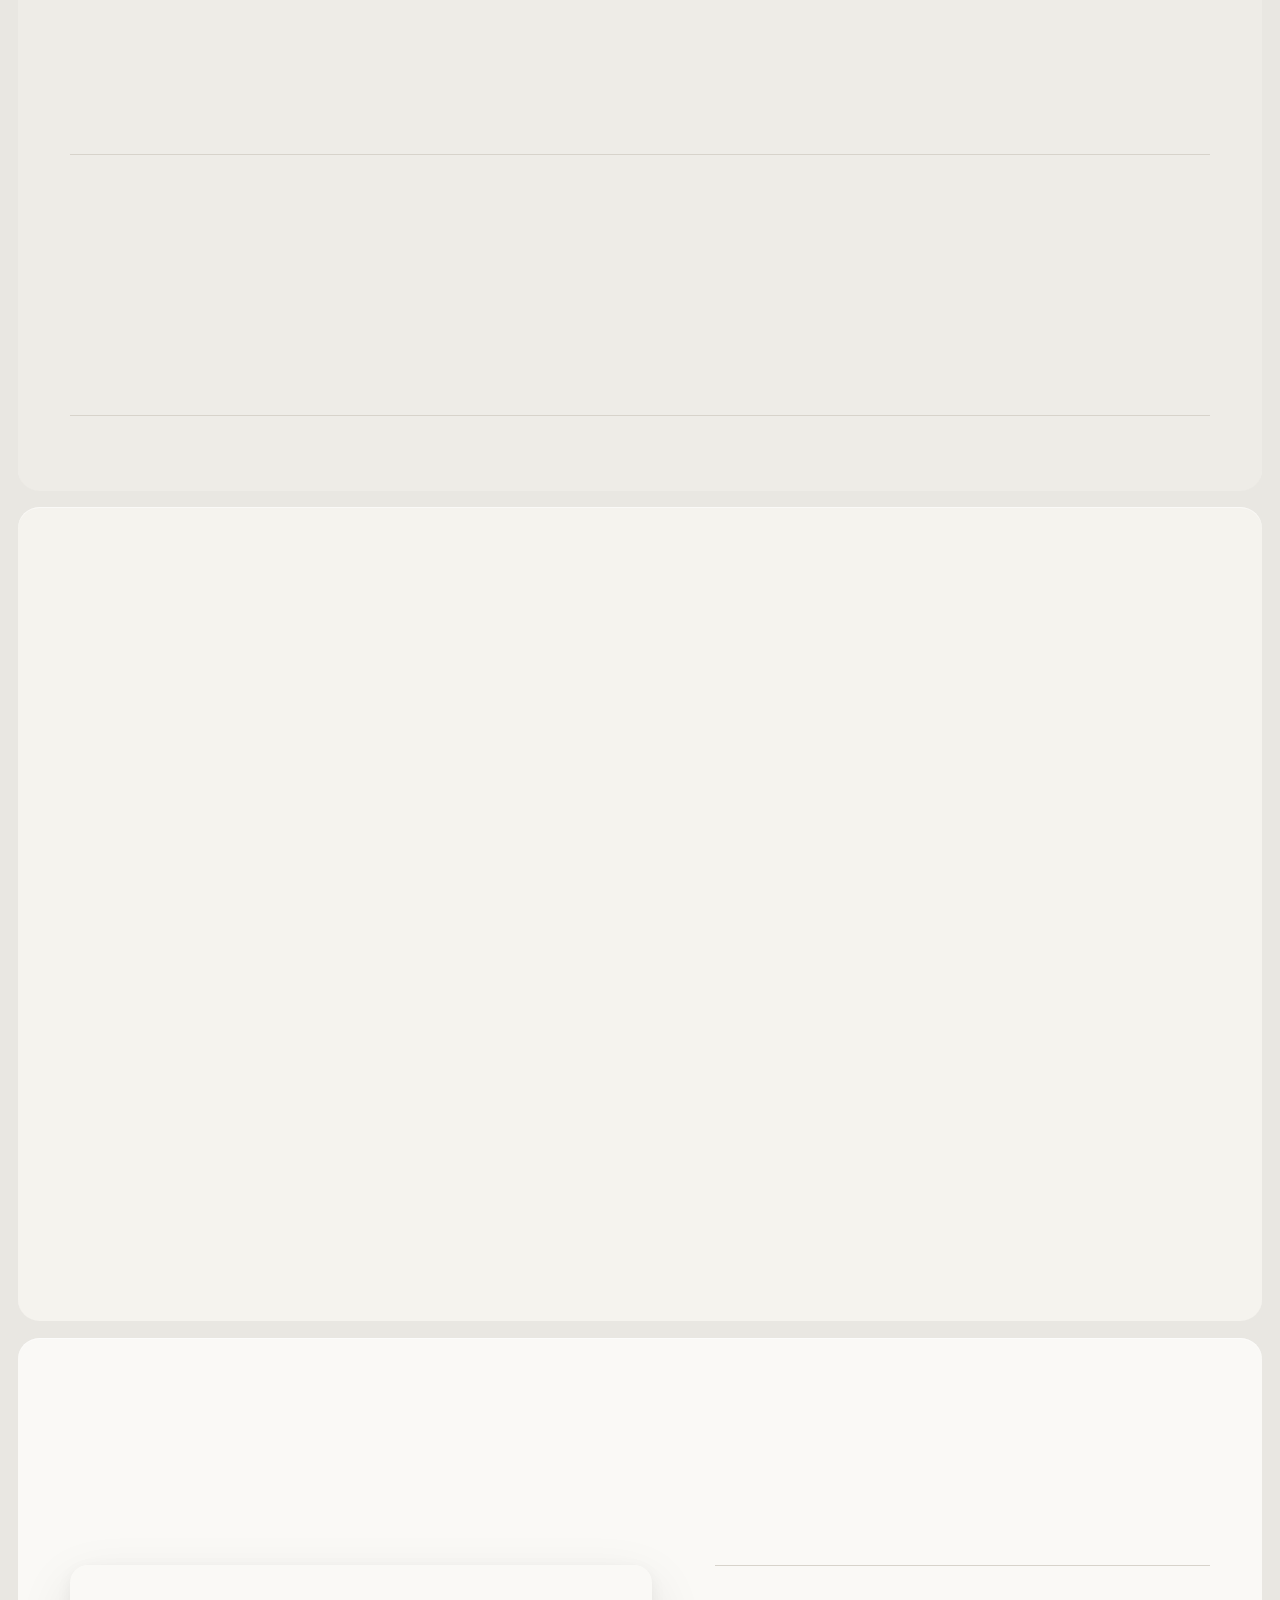
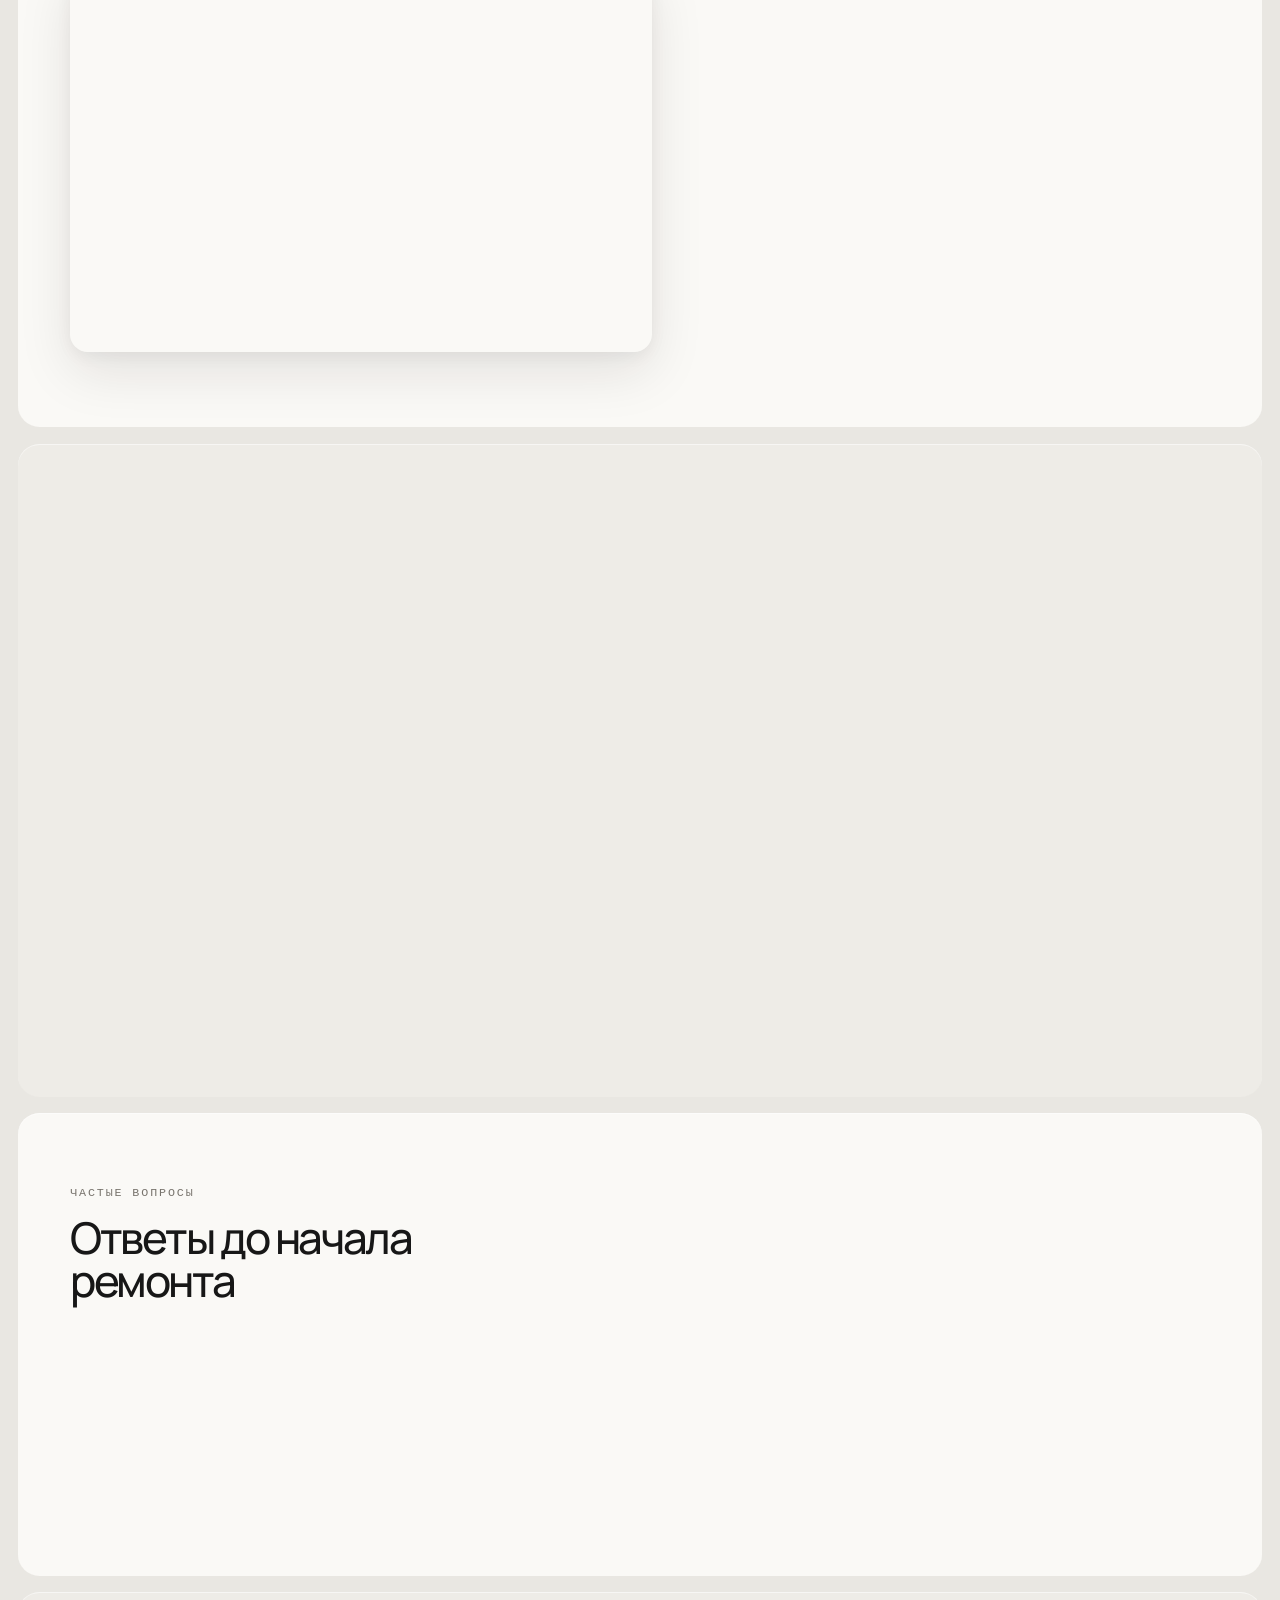
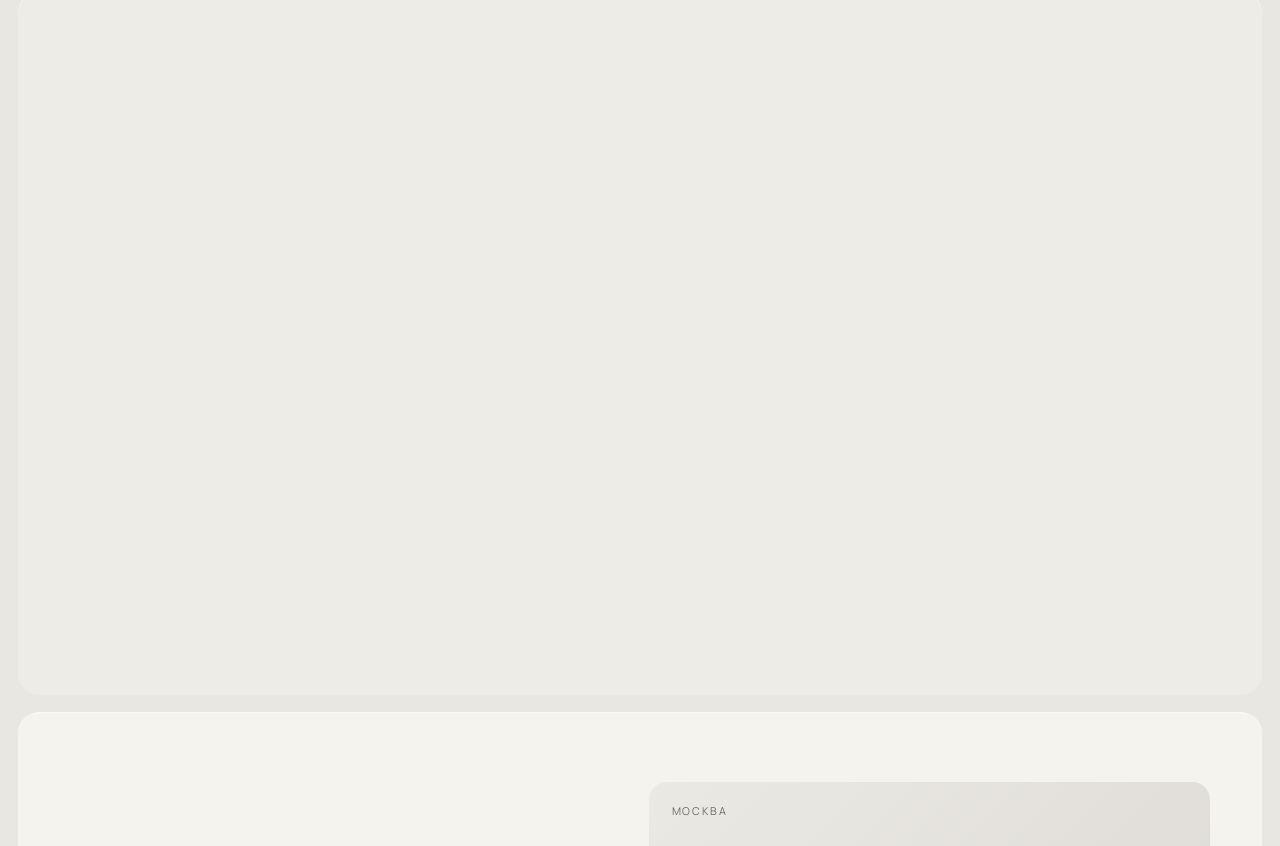
==== commit 09ff77d1: "Load clean header brand typography override" ====
--- a/index.html
+++ b/index.html
@@ -14,7 +14,7 @@
     .then(function(r){if(!r.ok)throw new Error('Не удалось загрузить site.html');return r.text();})
     .then(function(html){
       html=html.replace('>ЭСТ<','>Двери под ключ<');
-      html=html.replace('</head>','<link rel="stylesheet" href="./responsive.css?v=1"><link rel="stylesheet" href="./responsive-fix.css?v=6"><link rel="stylesheet" href="./responsive-overrides.css?v=4"><link rel="stylesheet" href="./stats-floating.css?v=2"><link rel="stylesheet" href="./visual-polish.css?v=1"><link rel="stylesheet" href="./final-art-direction.css?v=1"></head>');
+      html=html.replace('</head>','<link rel="stylesheet" href="./responsive.css?v=1"><link rel="stylesheet" href="./responsive-fix.css?v=6"><link rel="stylesheet" href="./responsive-overrides.css?v=4"><link rel="stylesheet" href="./stats-floating.css?v=2"><link rel="stylesheet" href="./visual-polish.css?v=1"><link rel="stylesheet" href="./final-art-direction.css?v=1"><link rel="stylesheet" href="./brand-fix.css?v=1"></head>');
       var parsed=new DOMParser().parseFromString(html,'text/html');
       document.documentElement.replaceWith(document.importNode(parsed.documentElement,true));
       var scripts=Array.prototype.slice.call(document.querySelectorAll('script'));var index=0;
--- a/brand-fix.css
+++ b/brand-fix.css
@@ -0,0 +1,19 @@
+/* HEADER BRAND FIX — only the logo typography. */
+.logo{
+  font-family:'Manrope',Arial,Helvetica,sans-serif!important;
+  font-style:normal!important;
+  font-weight:600!important;
+  font-size:32px!important;
+  line-height:1!important;
+  letter-spacing:-1.8px!important;
+  white-space:nowrap;
+}
+.logo small{
+  font-family:'Manrope',Arial,Helvetica,sans-serif!important;
+  font-style:normal!important;
+  font-weight:500!important;
+  font-size:10px!important;
+  line-height:1.2!important;
+  letter-spacing:.13em!important;
+  margin-top:9px!important;
+}
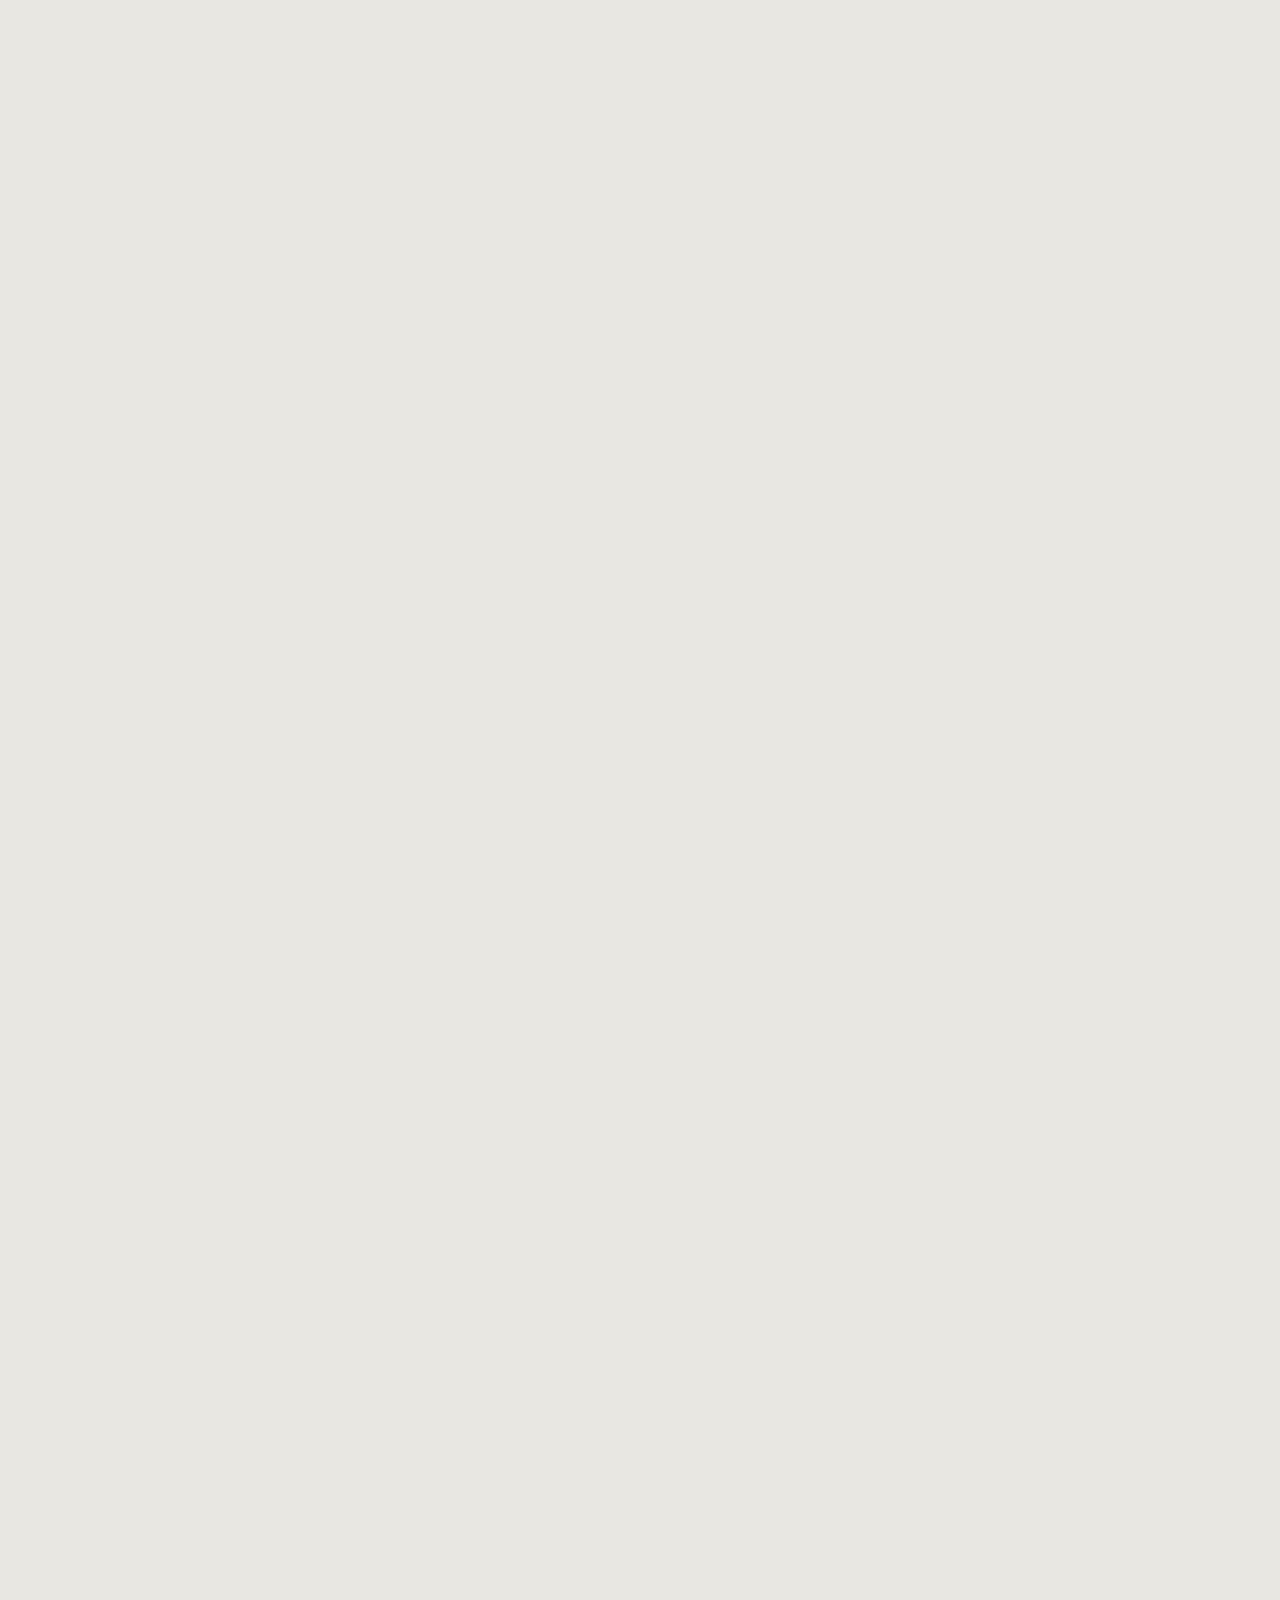
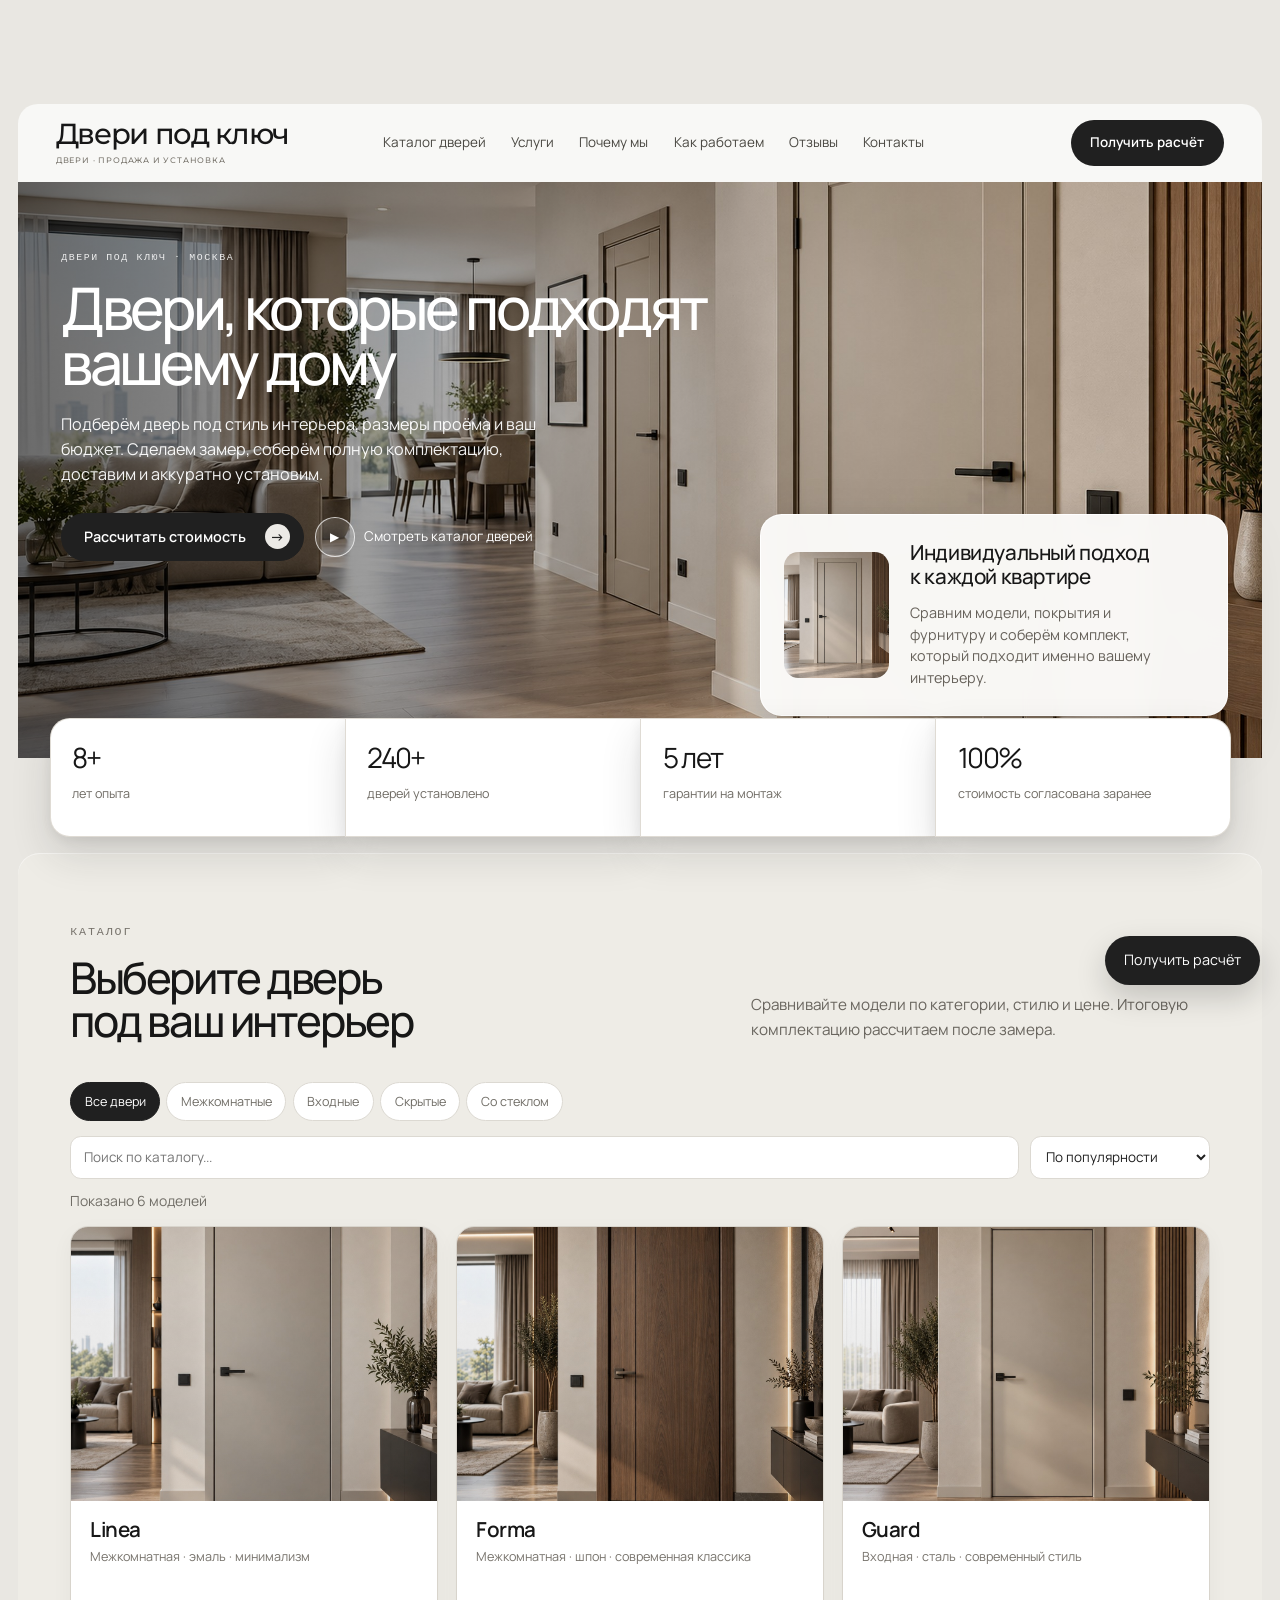
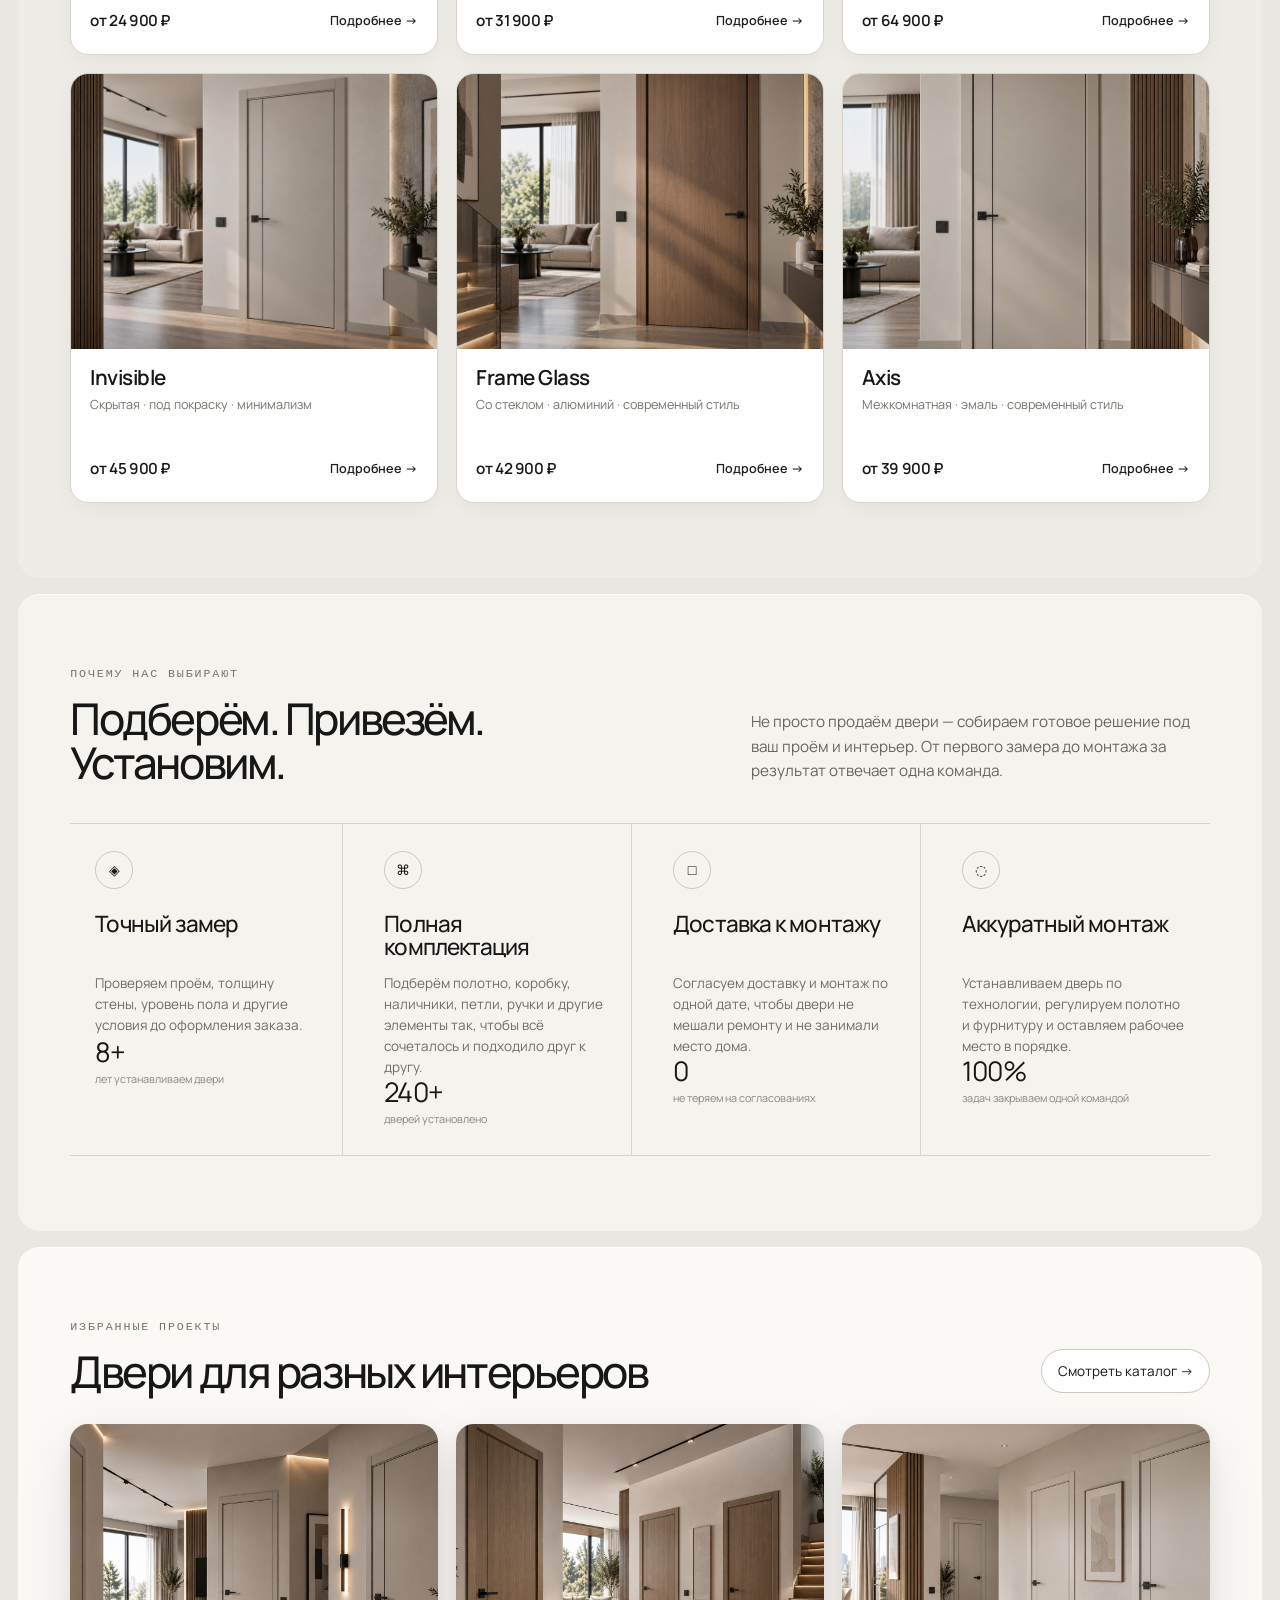
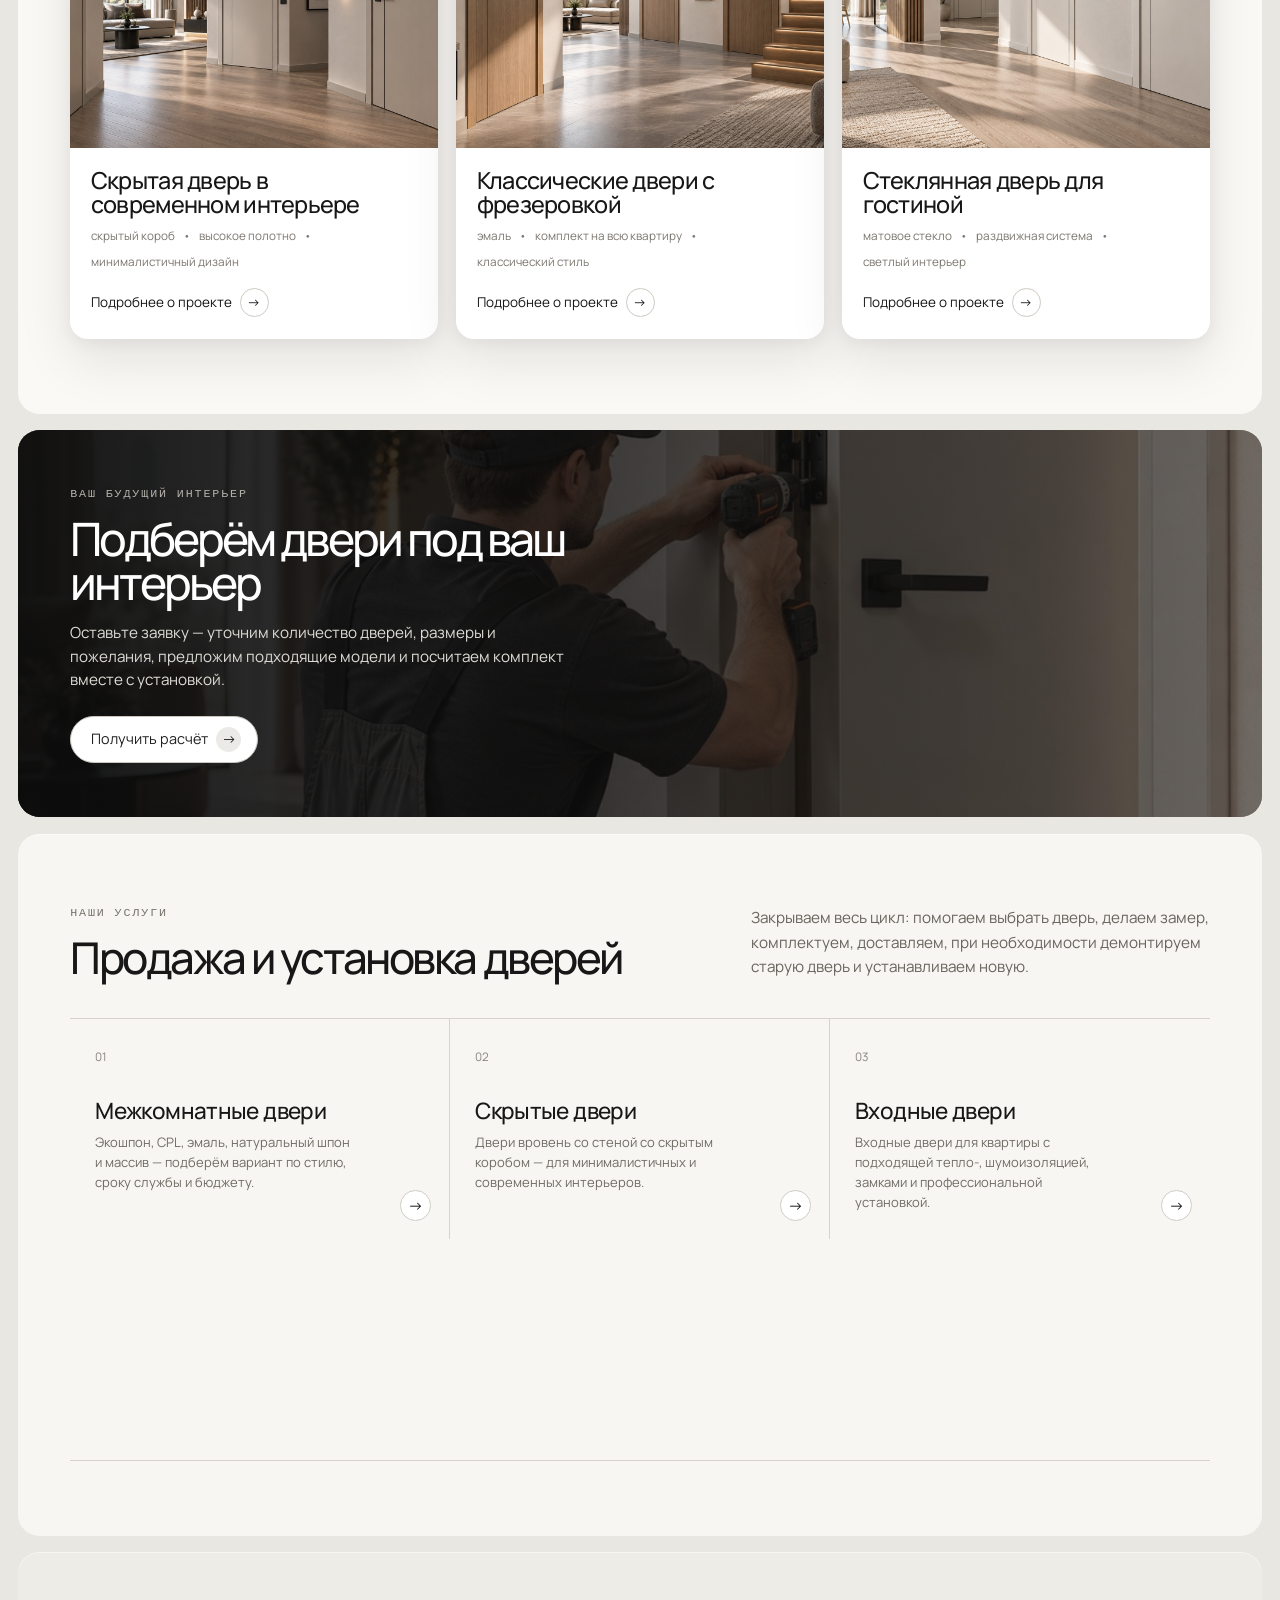
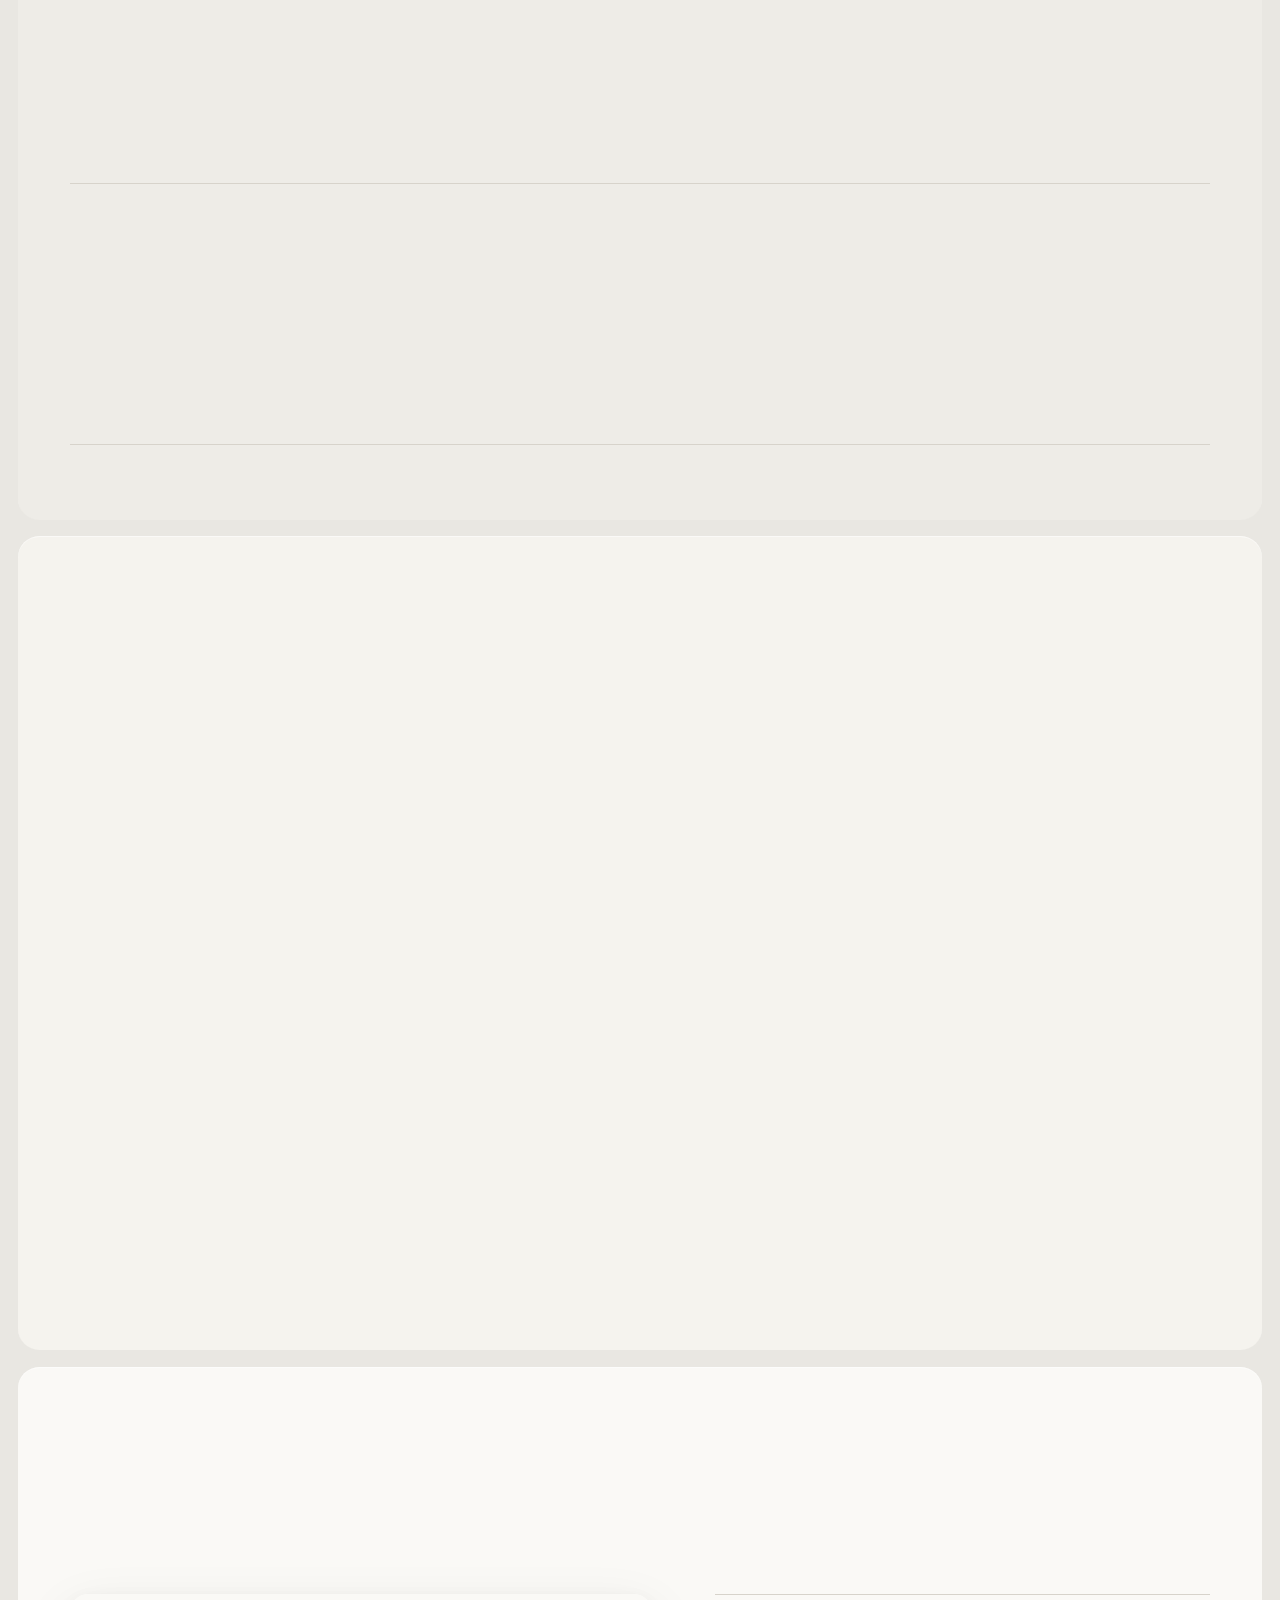
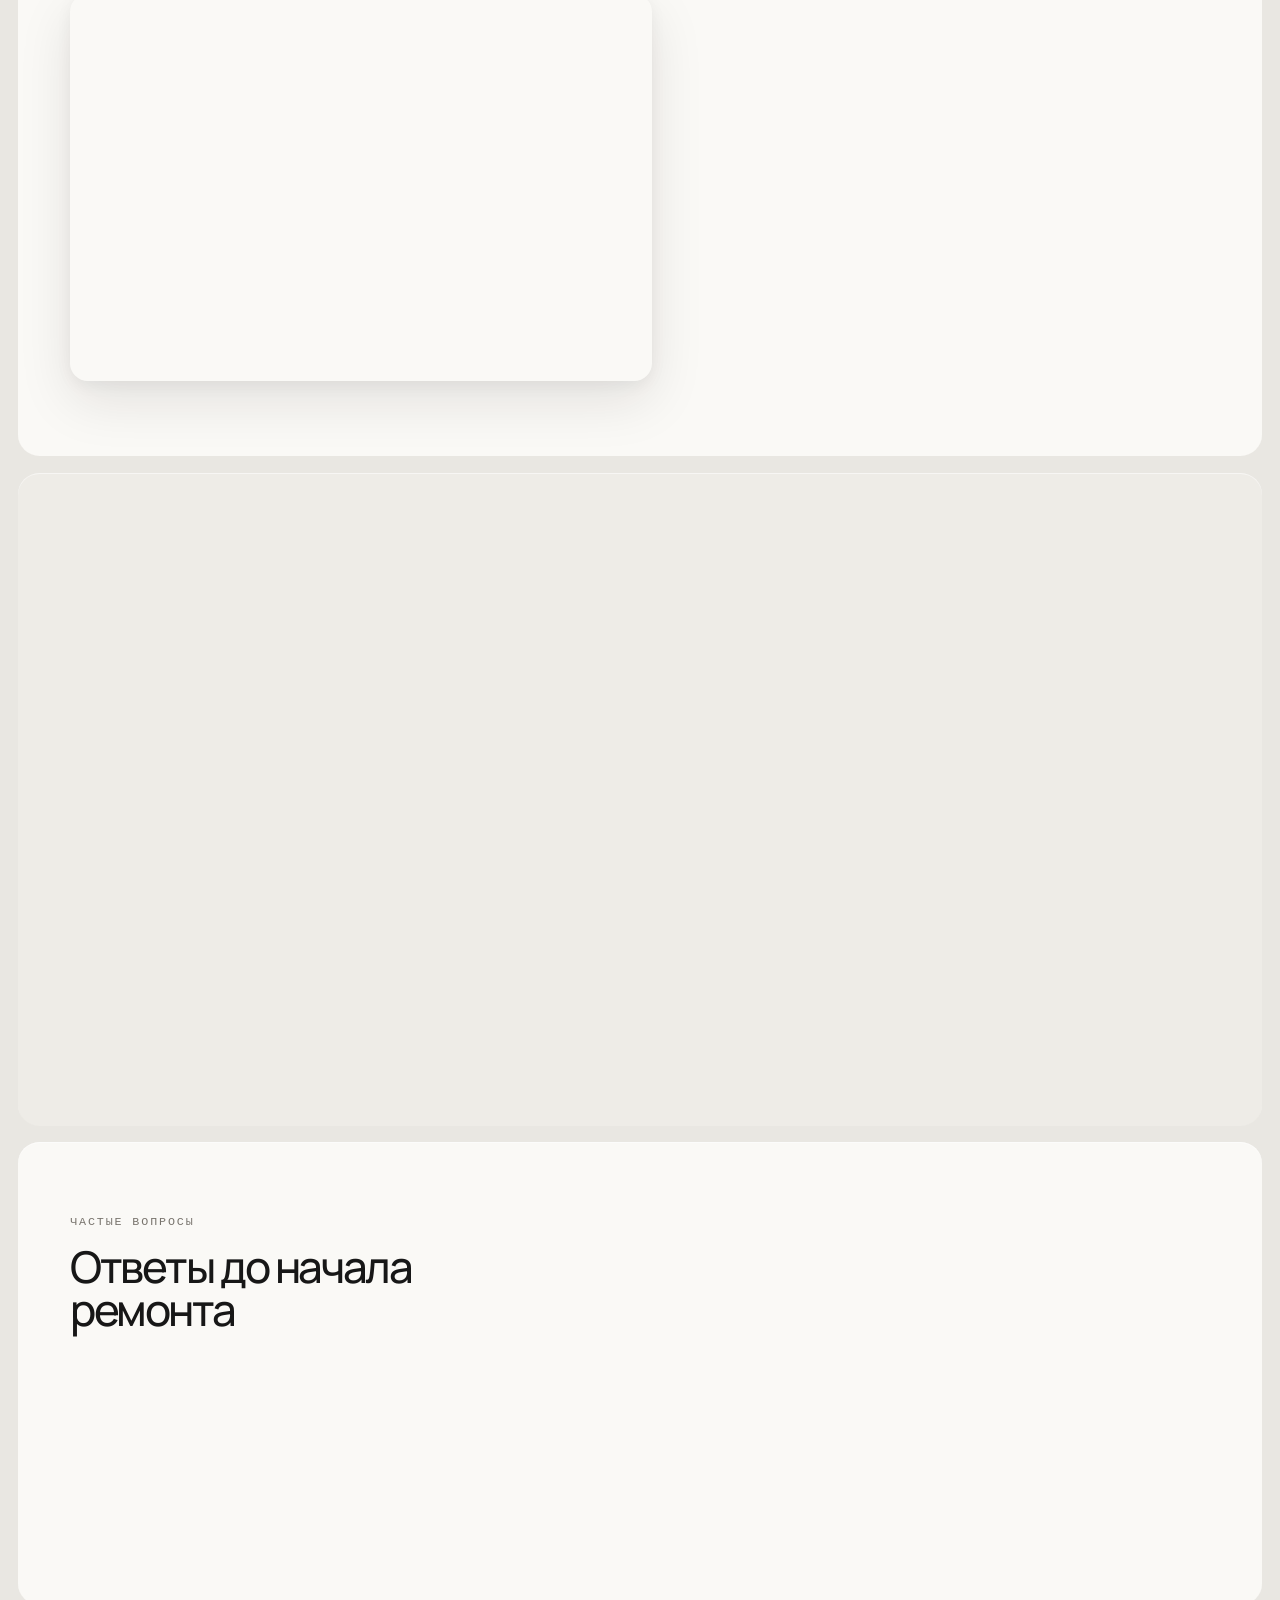
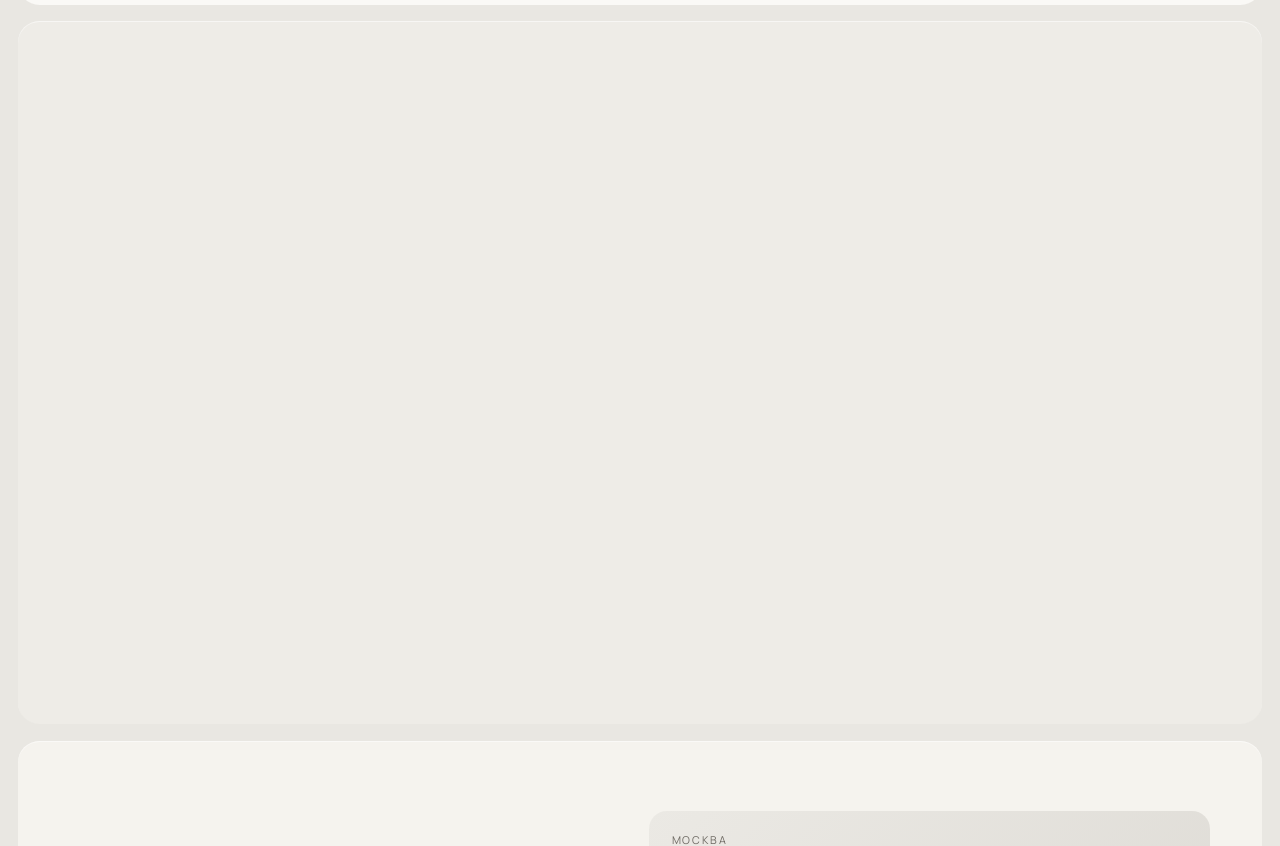
==== commit da494330: "Use Montserrat for header brand" ====
--- a/index.html
+++ b/index.html
@@ -14,7 +14,7 @@
     .then(function(r){if(!r.ok)throw new Error('Не удалось загрузить site.html');return r.text();})
     .then(function(html){
       html=html.replace('>ЭСТ<','>Двери под ключ<');
-      html=html.replace('</head>','<link rel="stylesheet" href="./responsive.css?v=1"><link rel="stylesheet" href="./responsive-fix.css?v=6"><link rel="stylesheet" href="./responsive-overrides.css?v=4"><link rel="stylesheet" href="./stats-floating.css?v=2"><link rel="stylesheet" href="./visual-polish.css?v=1"><link rel="stylesheet" href="./final-art-direction.css?v=1"><link rel="stylesheet" href="./brand-fix.css?v=1"></head>');
+      html=html.replace('</head>','<link rel="stylesheet" href="./responsive.css?v=1"><link rel="stylesheet" href="./responsive-fix.css?v=6"><link rel="stylesheet" href="./responsive-overrides.css?v=4"><link rel="stylesheet" href="./stats-floating.css?v=2"><link rel="stylesheet" href="./visual-polish.css?v=1"><link rel="stylesheet" href="./final-art-direction.css?v=1"><link rel="stylesheet" href="./brand-fix.css?v=1"><link rel="stylesheet" href="./brand-final.css?v=1"></head>');
       var parsed=new DOMParser().parseFromString(html,'text/html');
       document.documentElement.replaceWith(document.importNode(parsed.documentElement,true));
       var scripts=Array.prototype.slice.call(document.querySelectorAll('script'));var index=0;
--- a/brand-final.css
+++ b/brand-final.css
@@ -0,0 +1,25 @@
+/* FINAL BRAND TYPE — Montserrat only for the header lockup. */
+@import url('https://fonts.googleapis.com/css2?family=Montserrat:wght@400;500;600&display=swap');
+
+#top .logo{
+  font-family:'Montserrat',Arial,Helvetica,sans-serif !important;
+  font-size:32px !important;
+  font-style:normal !important;
+  font-weight:500 !important;
+  letter-spacing:-1.5px !important;
+  line-height:1 !important;
+  white-space:nowrap !important;
+}
+#top .logo small{
+  font-family:'Montserrat',Arial,Helvetica,sans-serif !important;
+  font-size:9px !important;
+  font-style:normal !important;
+  font-weight:500 !important;
+  letter-spacing:.10em !important;
+  line-height:1.2 !important;
+  margin-top:7px !important;
+}
+@media(max-width:700px){
+  #top .logo{font-size:28px !important;letter-spacing:-1.2px !important;}
+  #top .logo small{font-size:8px !important;letter-spacing:.08em !important;}
+}
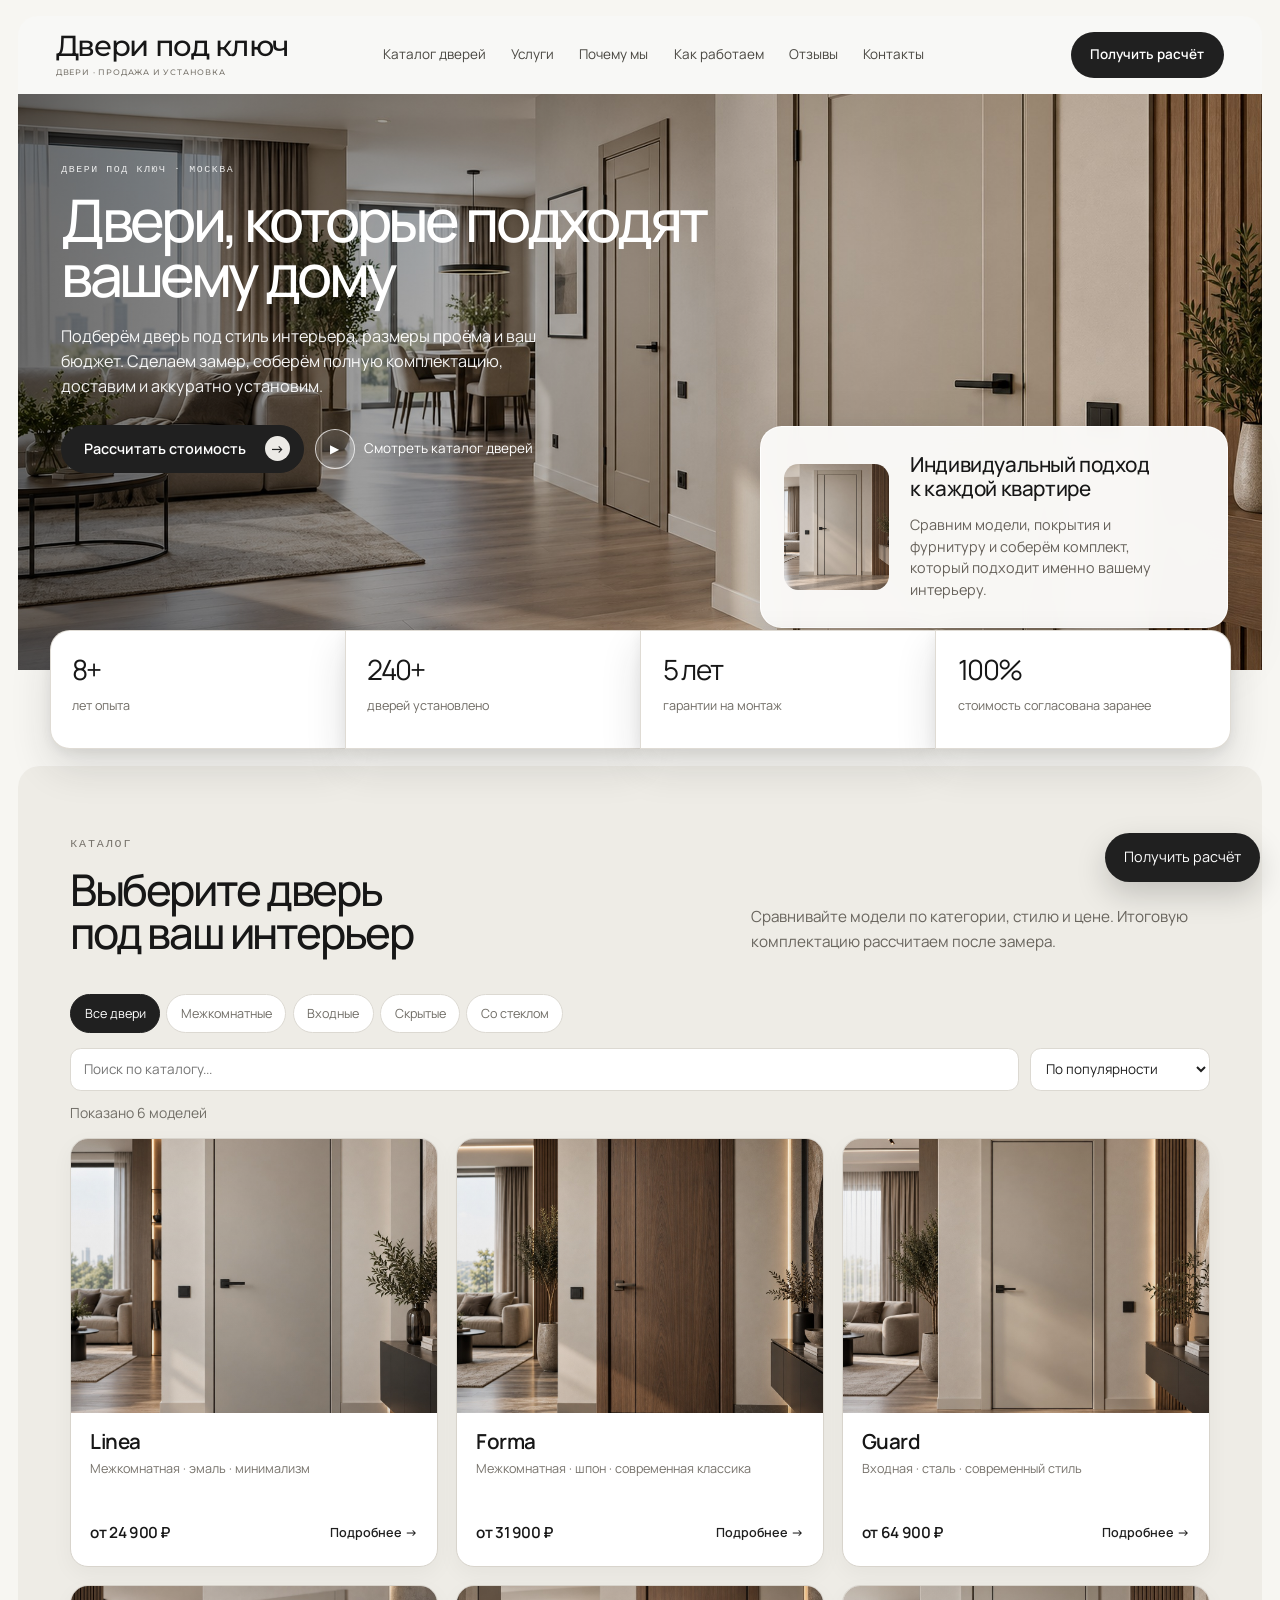
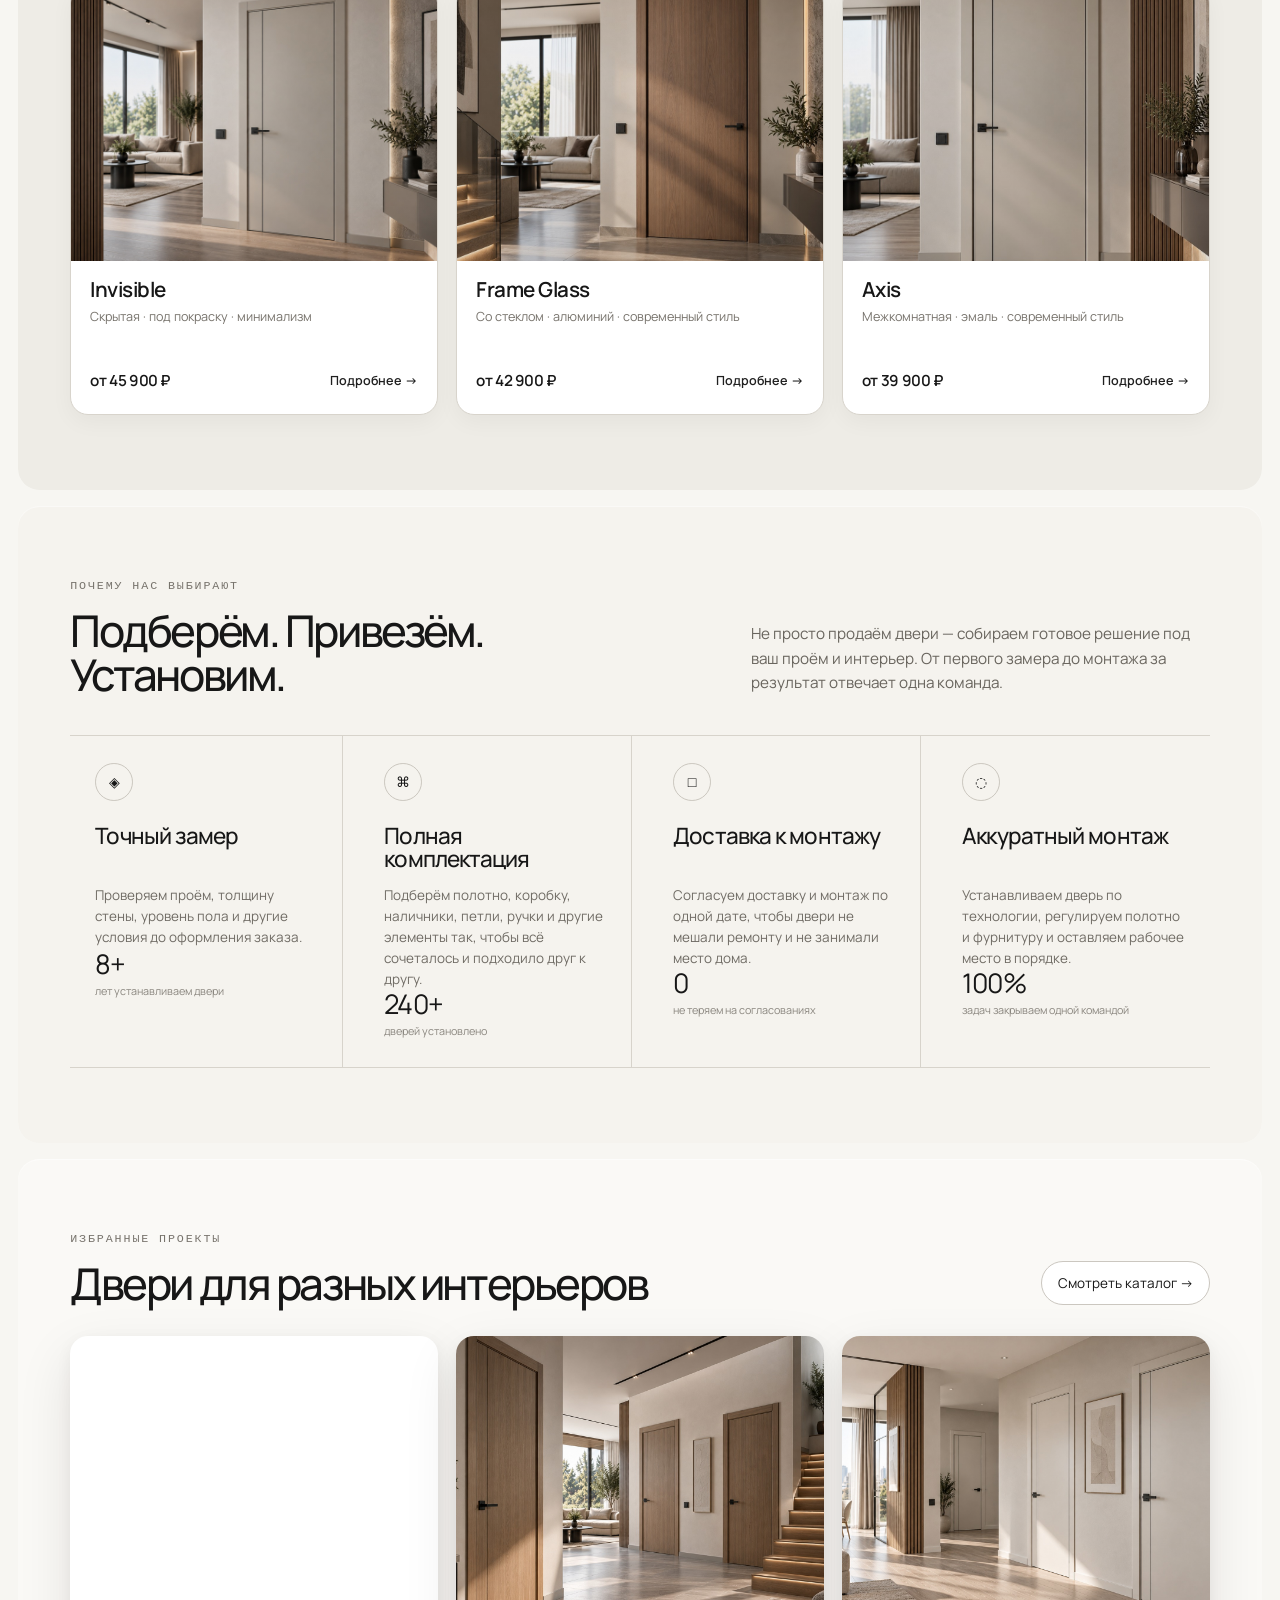
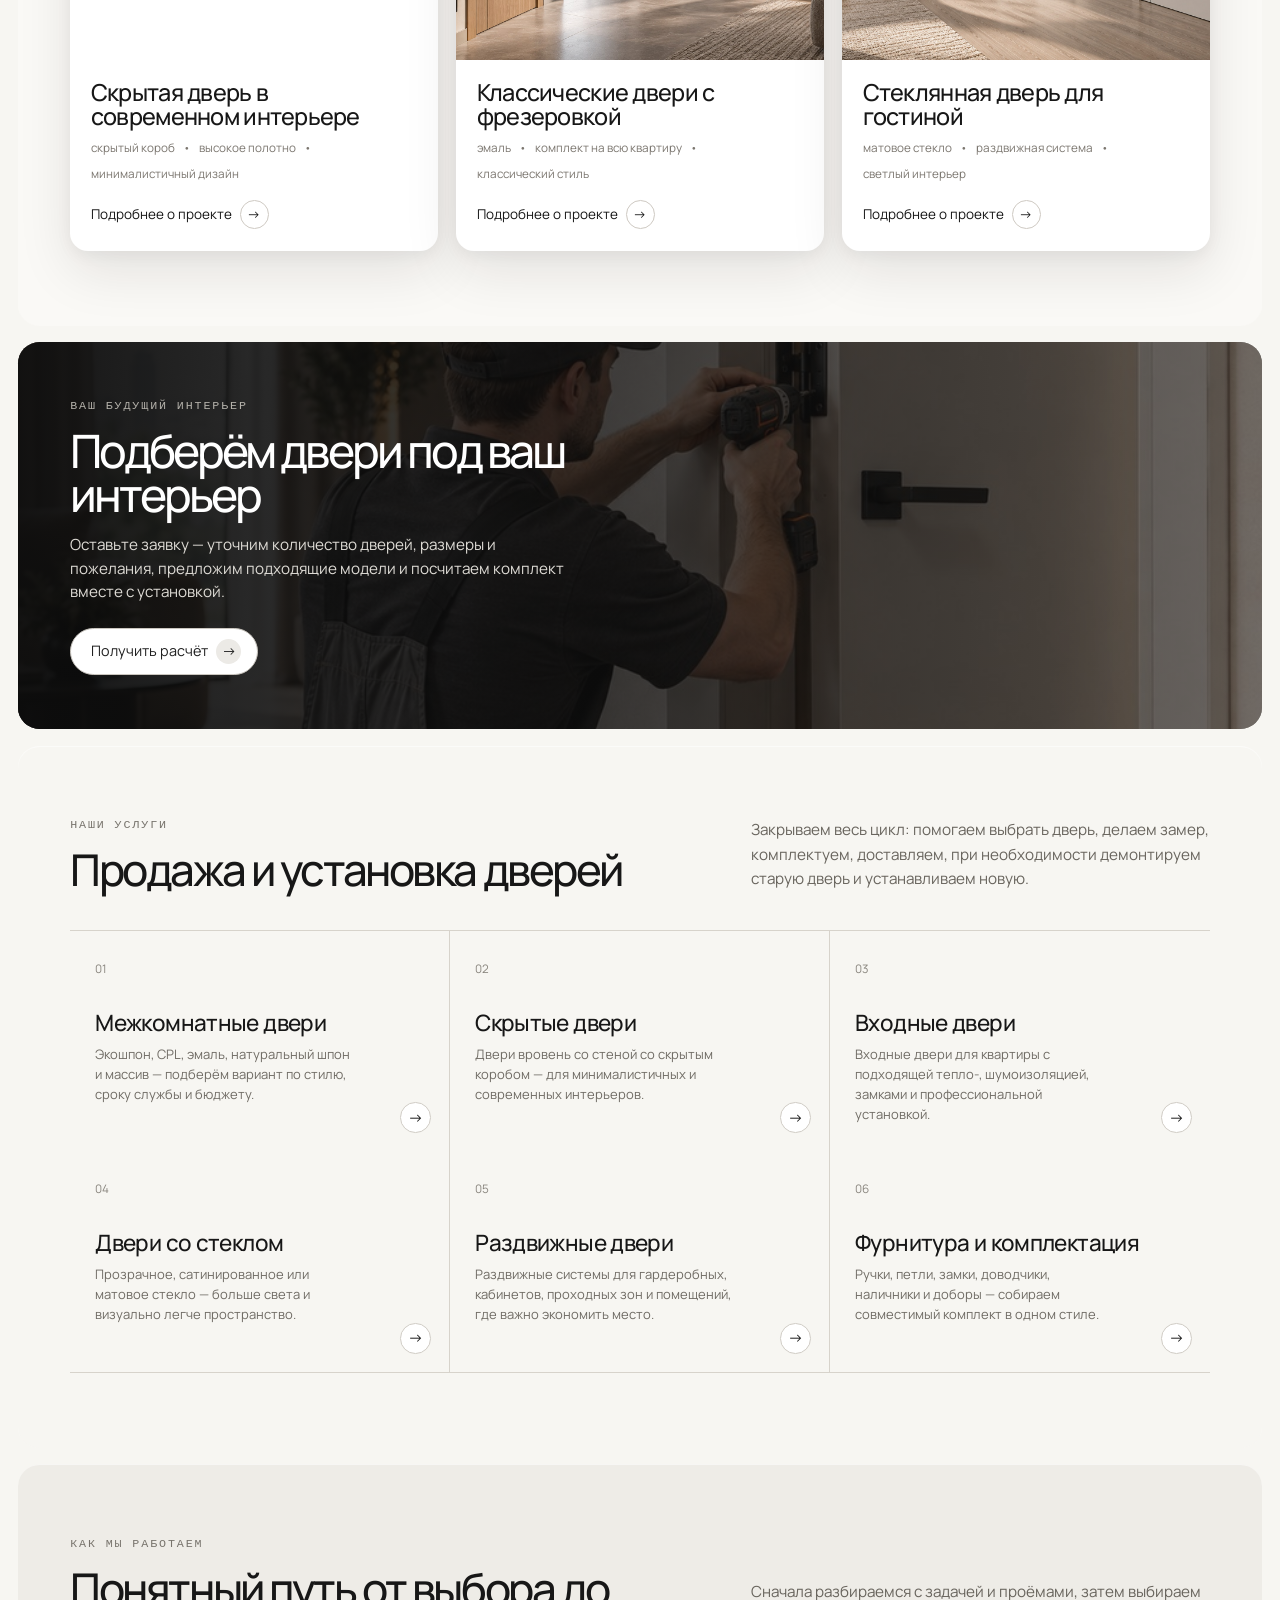
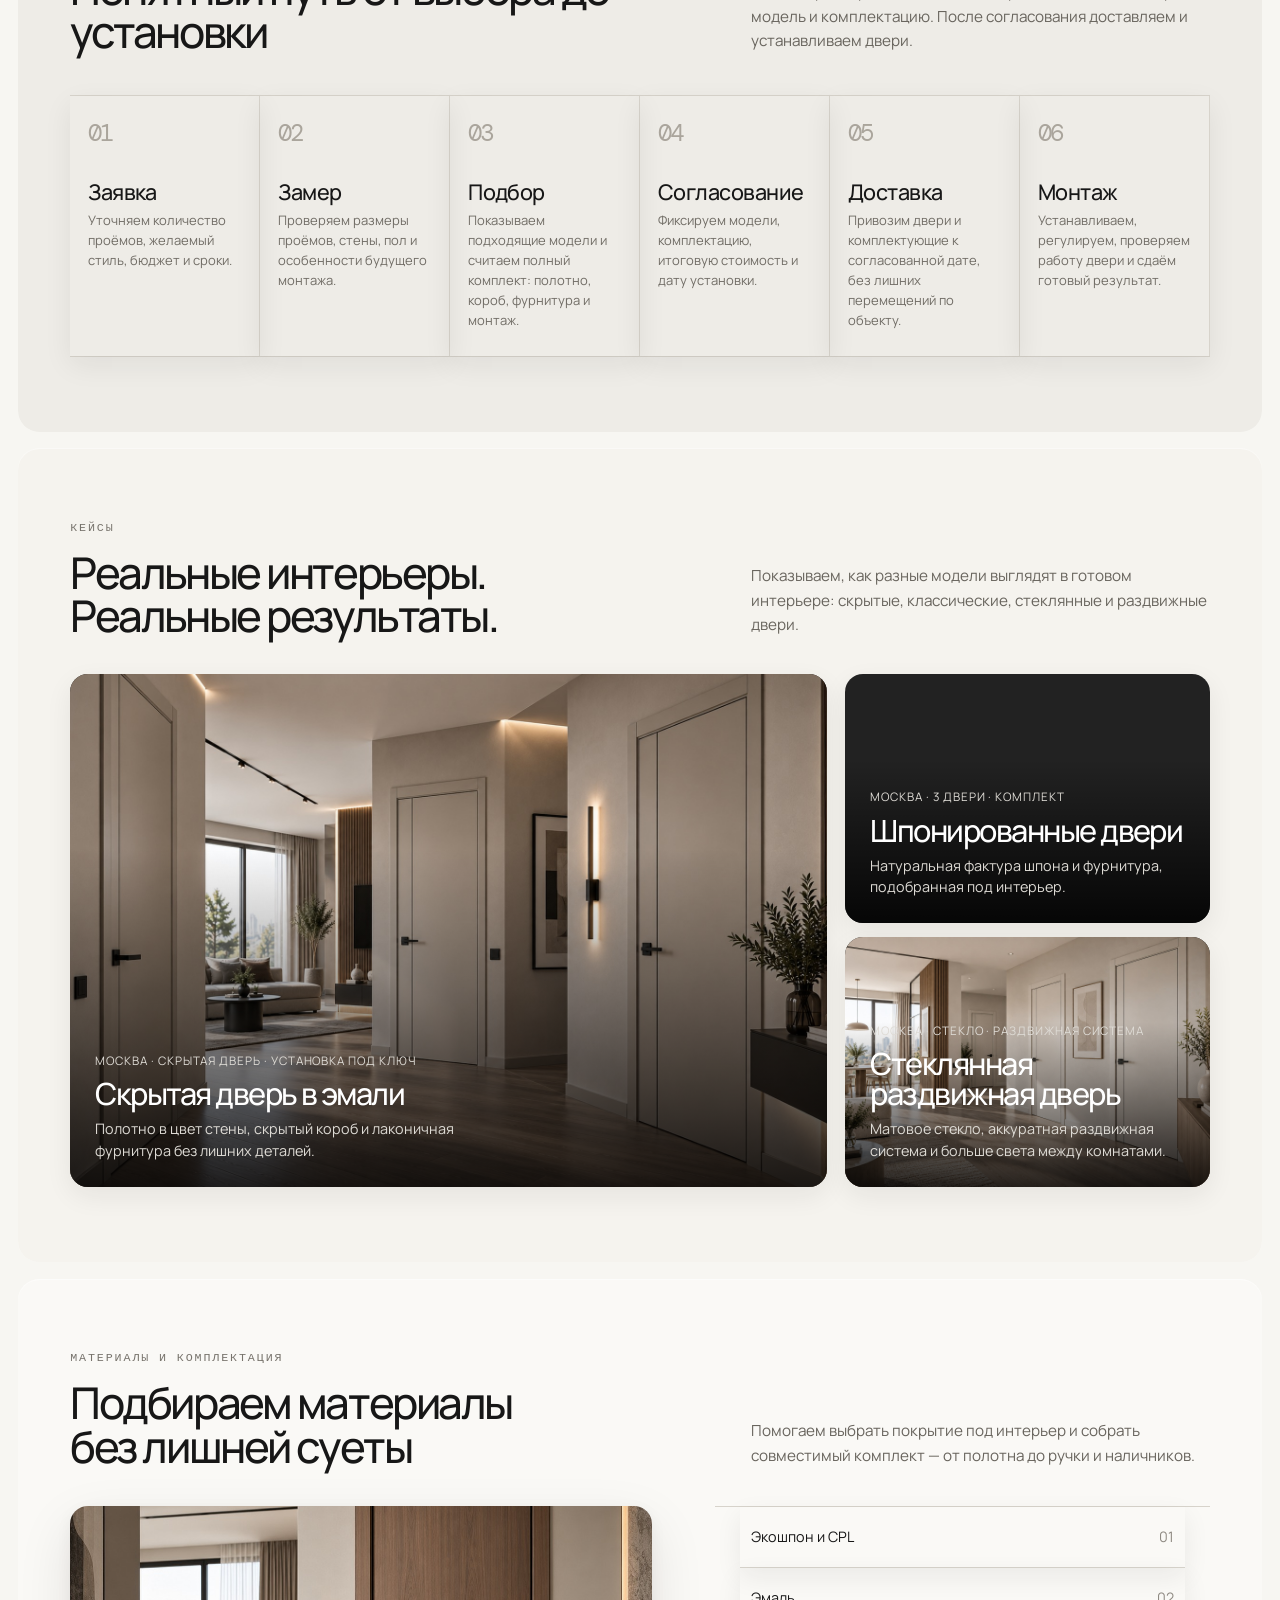
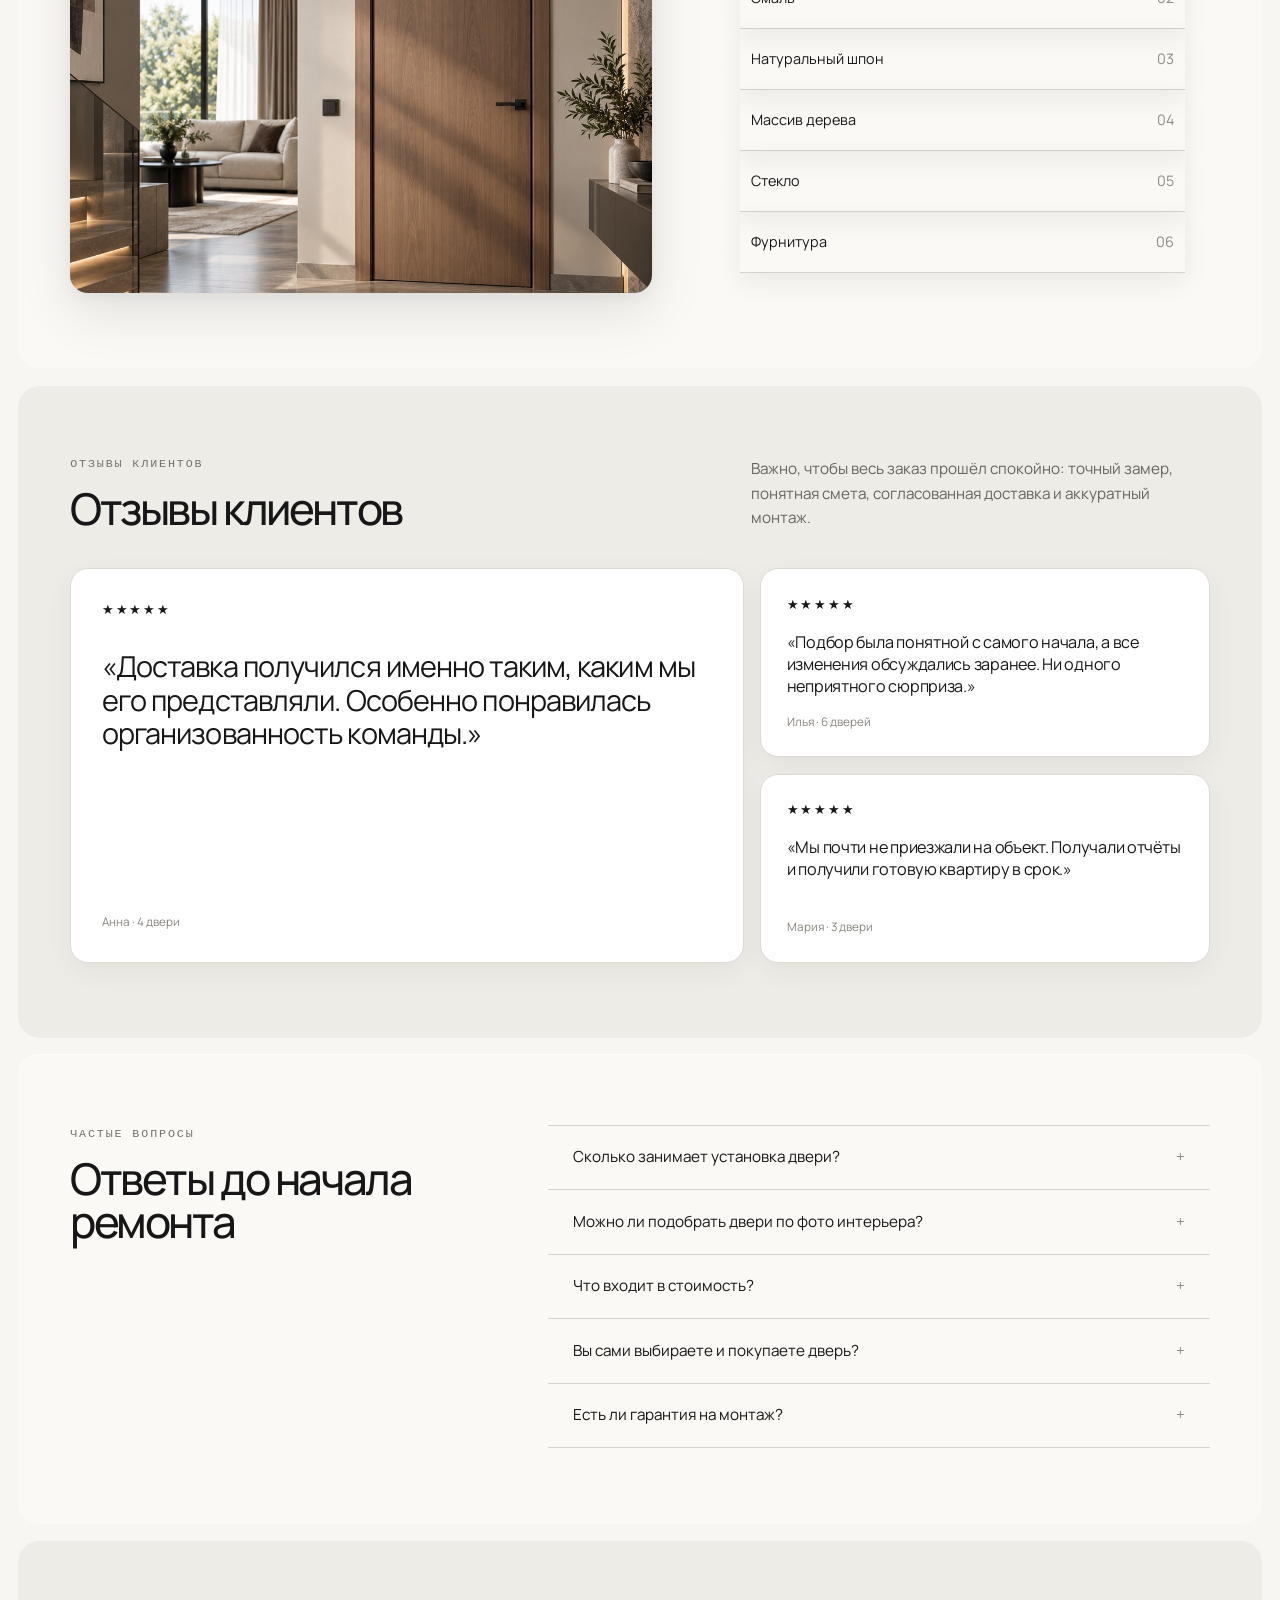
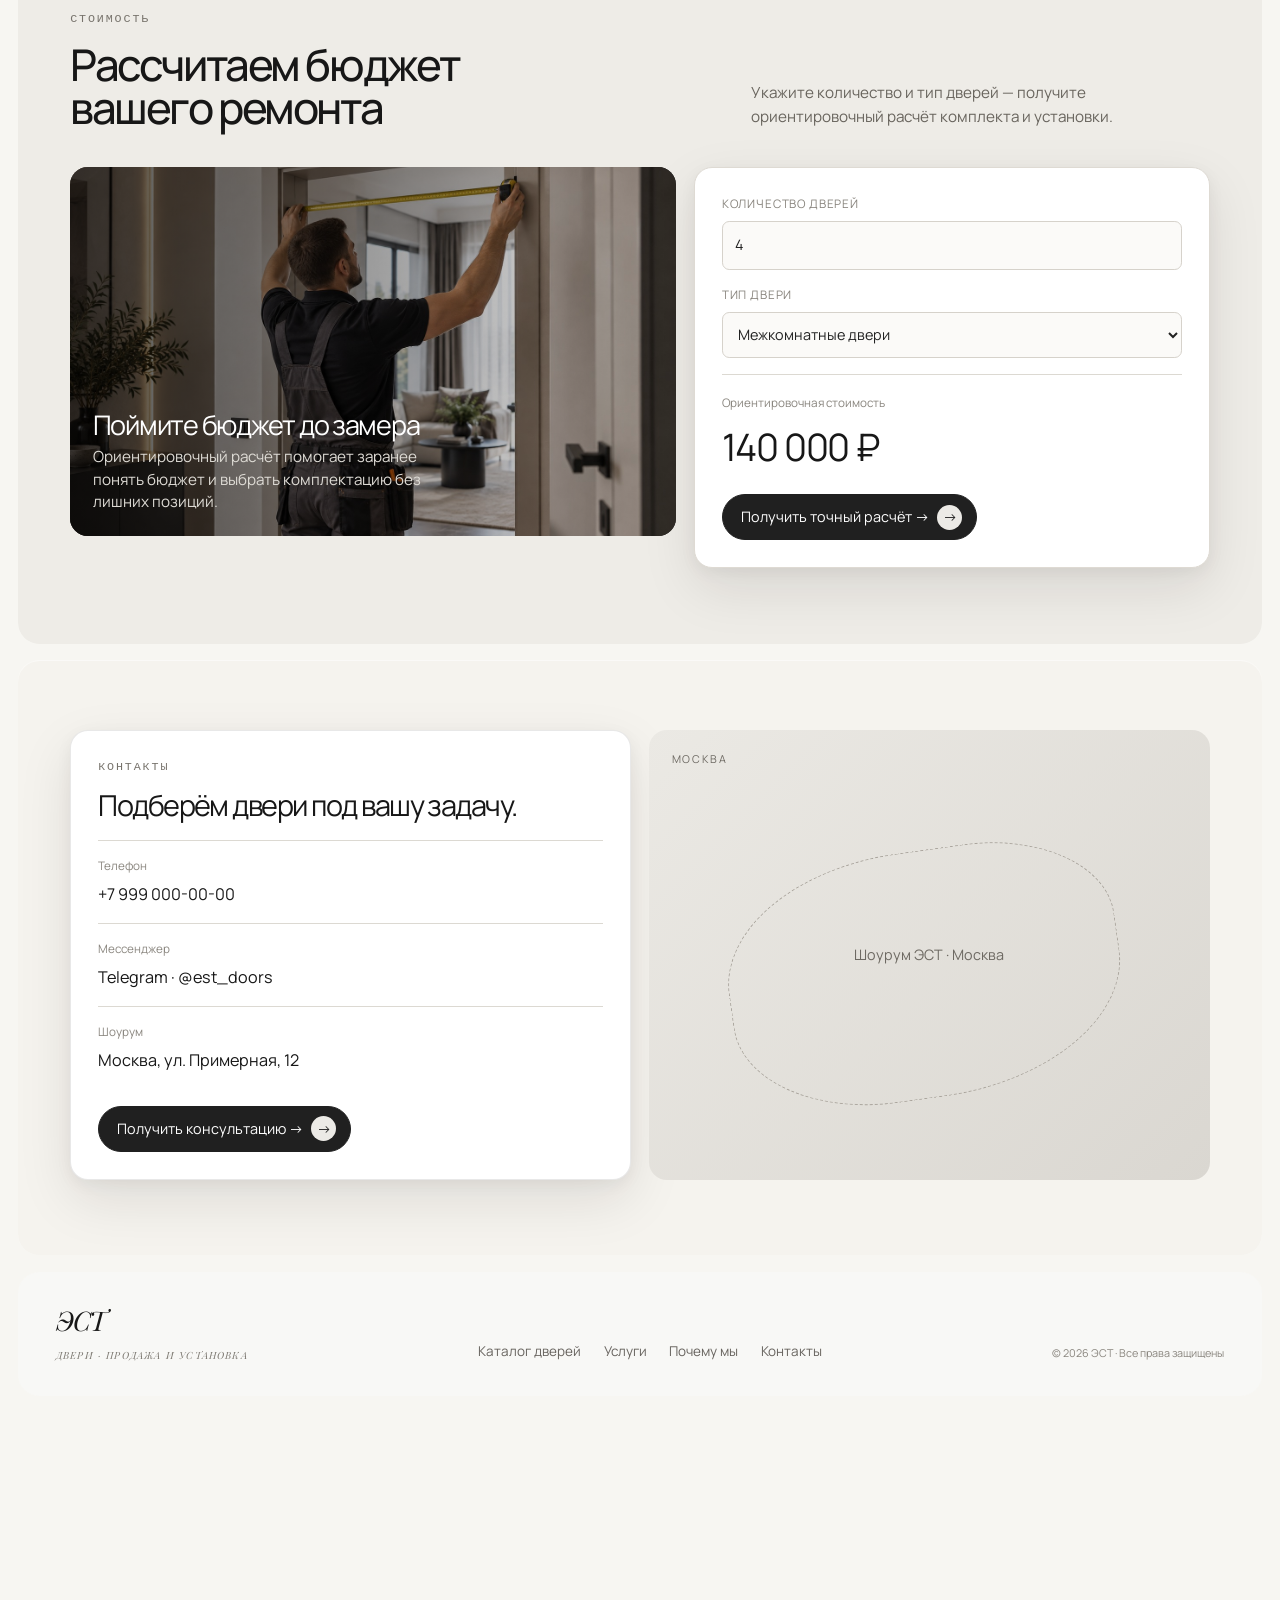
==== commit a2eff2c0: "Load unified page background" ====
--- a/index.html
+++ b/index.html
@@ -4,7 +4,7 @@
 <meta charset="utf-8">
 <meta name="viewport" content="width=device-width,initial-scale=1">
 <title>Двери под ключ</title>
-<style>html,body{margin:0;min-height:100%;background:#ecebe8}</style>
+<style>html,body{margin:0;min-height:100%;background:#f7f6f2}</style>
 </head>
 <body>
 <script>
@@ -14,7 +14,7 @@
     .then(function(r){if(!r.ok)throw new Error('Не удалось загрузить site.html');return r.text();})
     .then(function(html){
       html=html.replace('>ЭСТ<','>Двери под ключ<');
-      html=html.replace('</head>','<link rel="stylesheet" href="./responsive.css?v=1"><link rel="stylesheet" href="./responsive-fix.css?v=6"><link rel="stylesheet" href="./responsive-overrides.css?v=4"><link rel="stylesheet" href="./stats-floating.css?v=2"><link rel="stylesheet" href="./visual-polish.css?v=1"><link rel="stylesheet" href="./final-art-direction.css?v=1"><link rel="stylesheet" href="./brand-fix.css?v=1"><link rel="stylesheet" href="./brand-final.css?v=1"></head>');
+      html=html.replace('</head>','<link rel="stylesheet" href="./responsive.css?v=1"><link rel="stylesheet" href="./responsive-fix.css?v=6"><link rel="stylesheet" href="./responsive-overrides.css?v=4"><link rel="stylesheet" href="./stats-floating.css?v=2"><link rel="stylesheet" href="./visual-polish.css?v=1"><link rel="stylesheet" href="./final-art-direction.css?v=1"><link rel="stylesheet" href="./brand-fix.css?v=1"><link rel="stylesheet" href="./brand-final.css?v=1"><link rel="stylesheet" href="./color-harmony.css?v=1"></head>');
       var parsed=new DOMParser().parseFromString(html,'text/html');
       document.documentElement.replaceWith(document.importNode(parsed.documentElement,true));
       var scripts=Array.prototype.slice.call(document.querySelectorAll('script'));var index=0;
--- a/color-harmony.css
+++ b/color-harmony.css
@@ -0,0 +1,4 @@
+/* COLOR HARMONY — remove contrasting side gutters. */
+html,body{background:#f7f6f2 !important;}
+.page{background:#f7f6f2 !important;}
+@media (max-width:1150px){html,body{background:#f7f6f2 !important;}.page{background:#f7f6f2 !important;}}
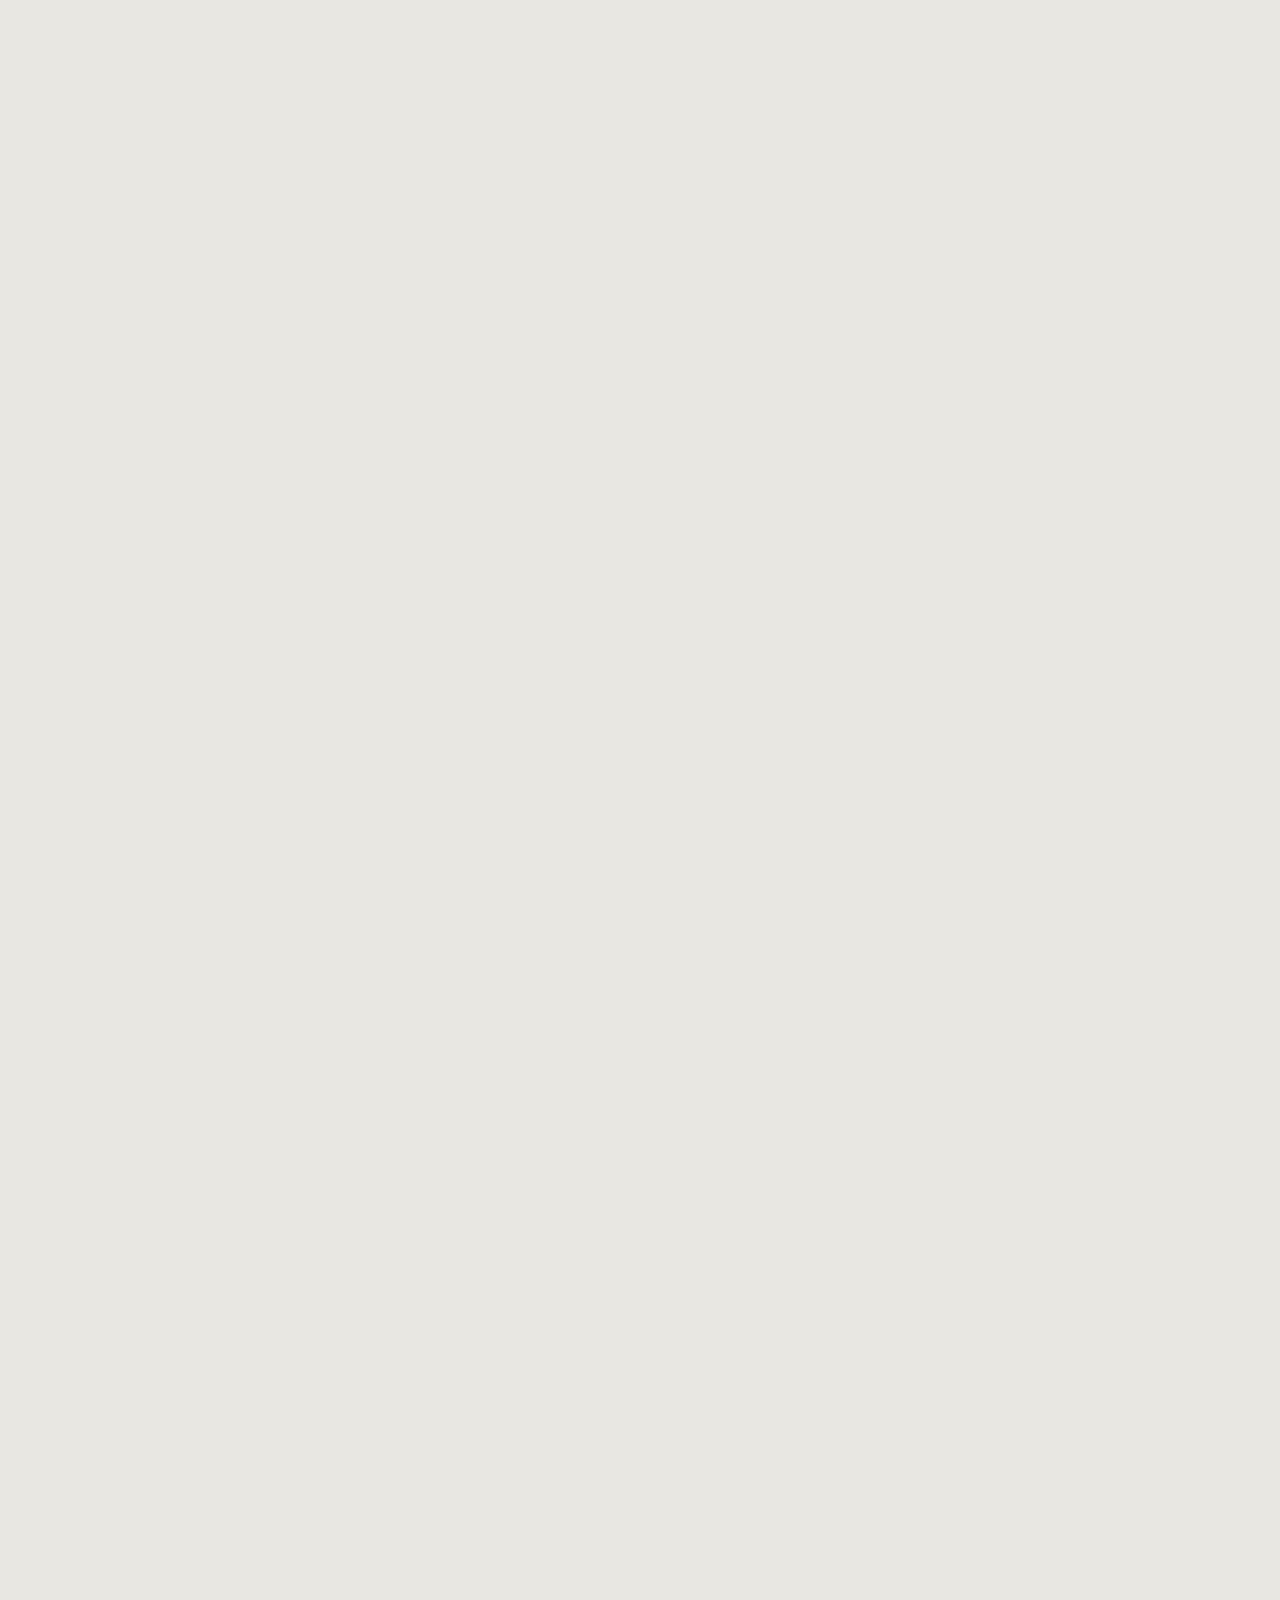
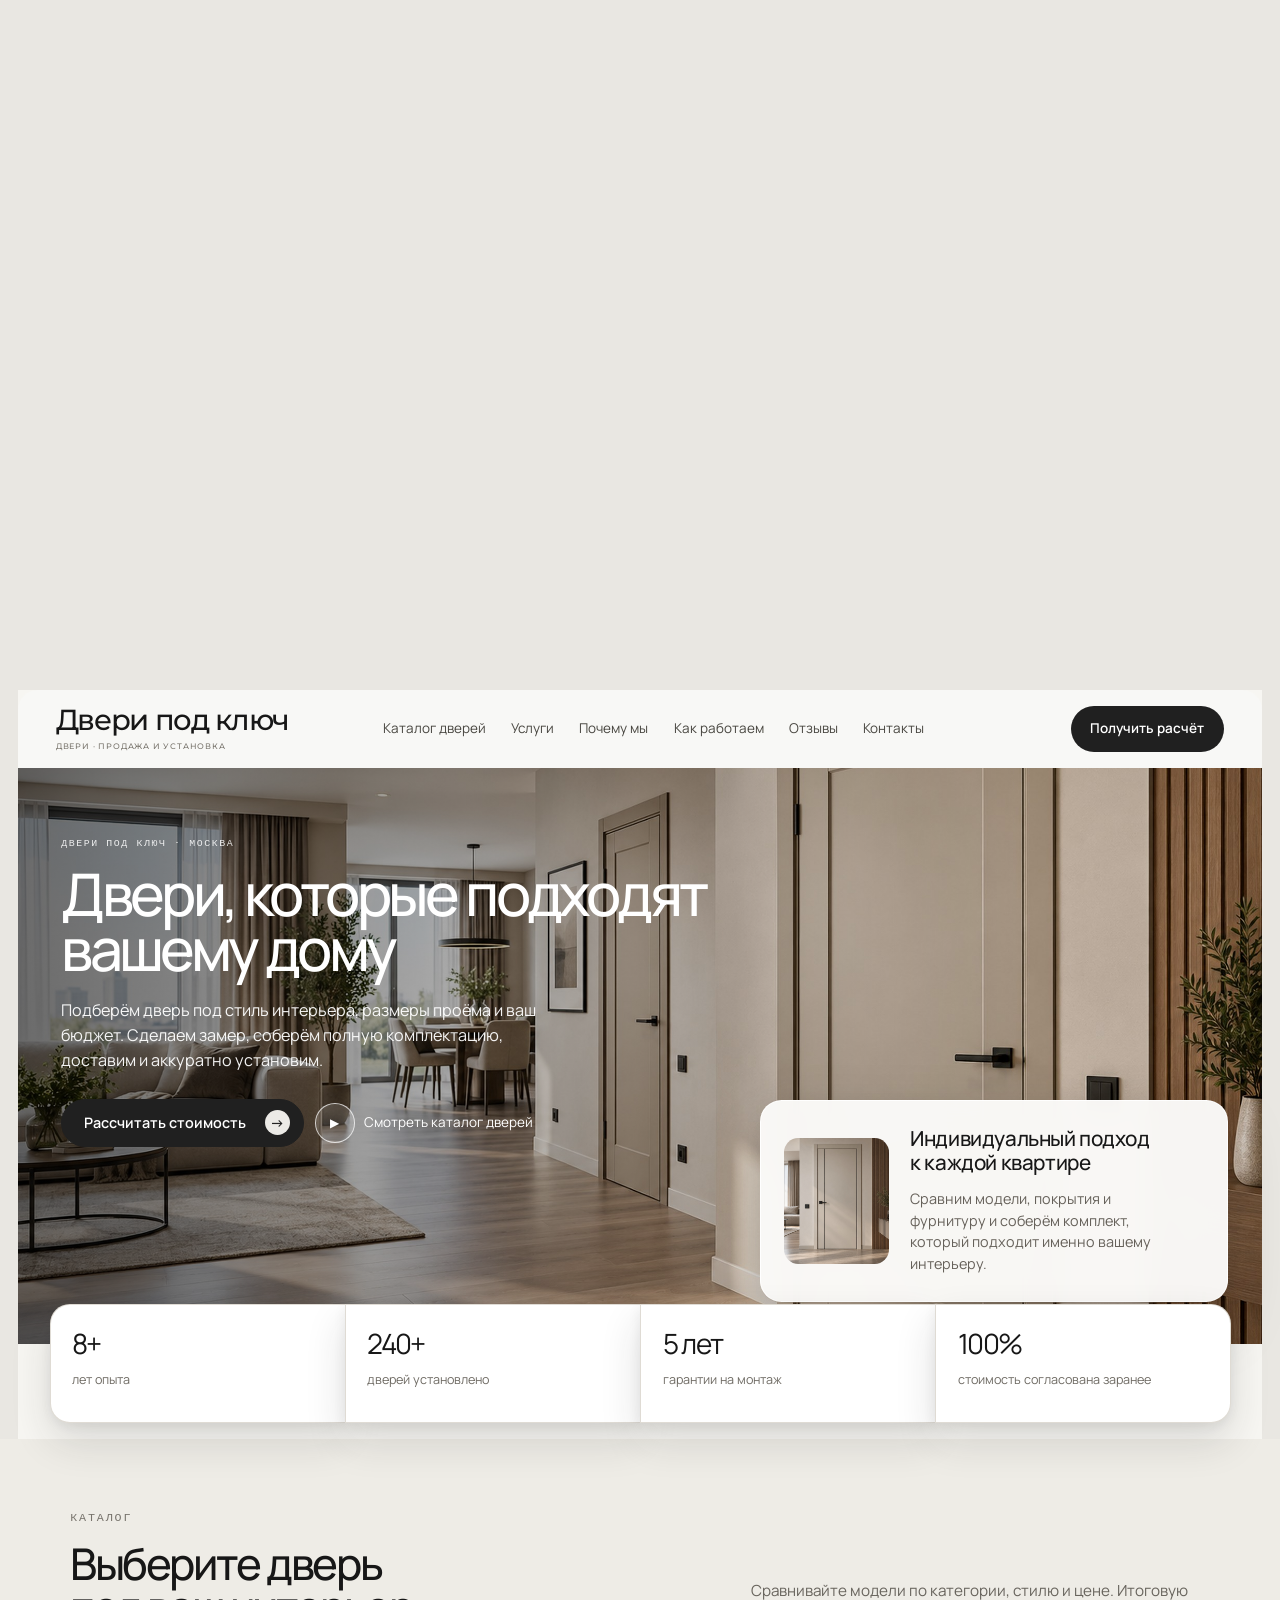
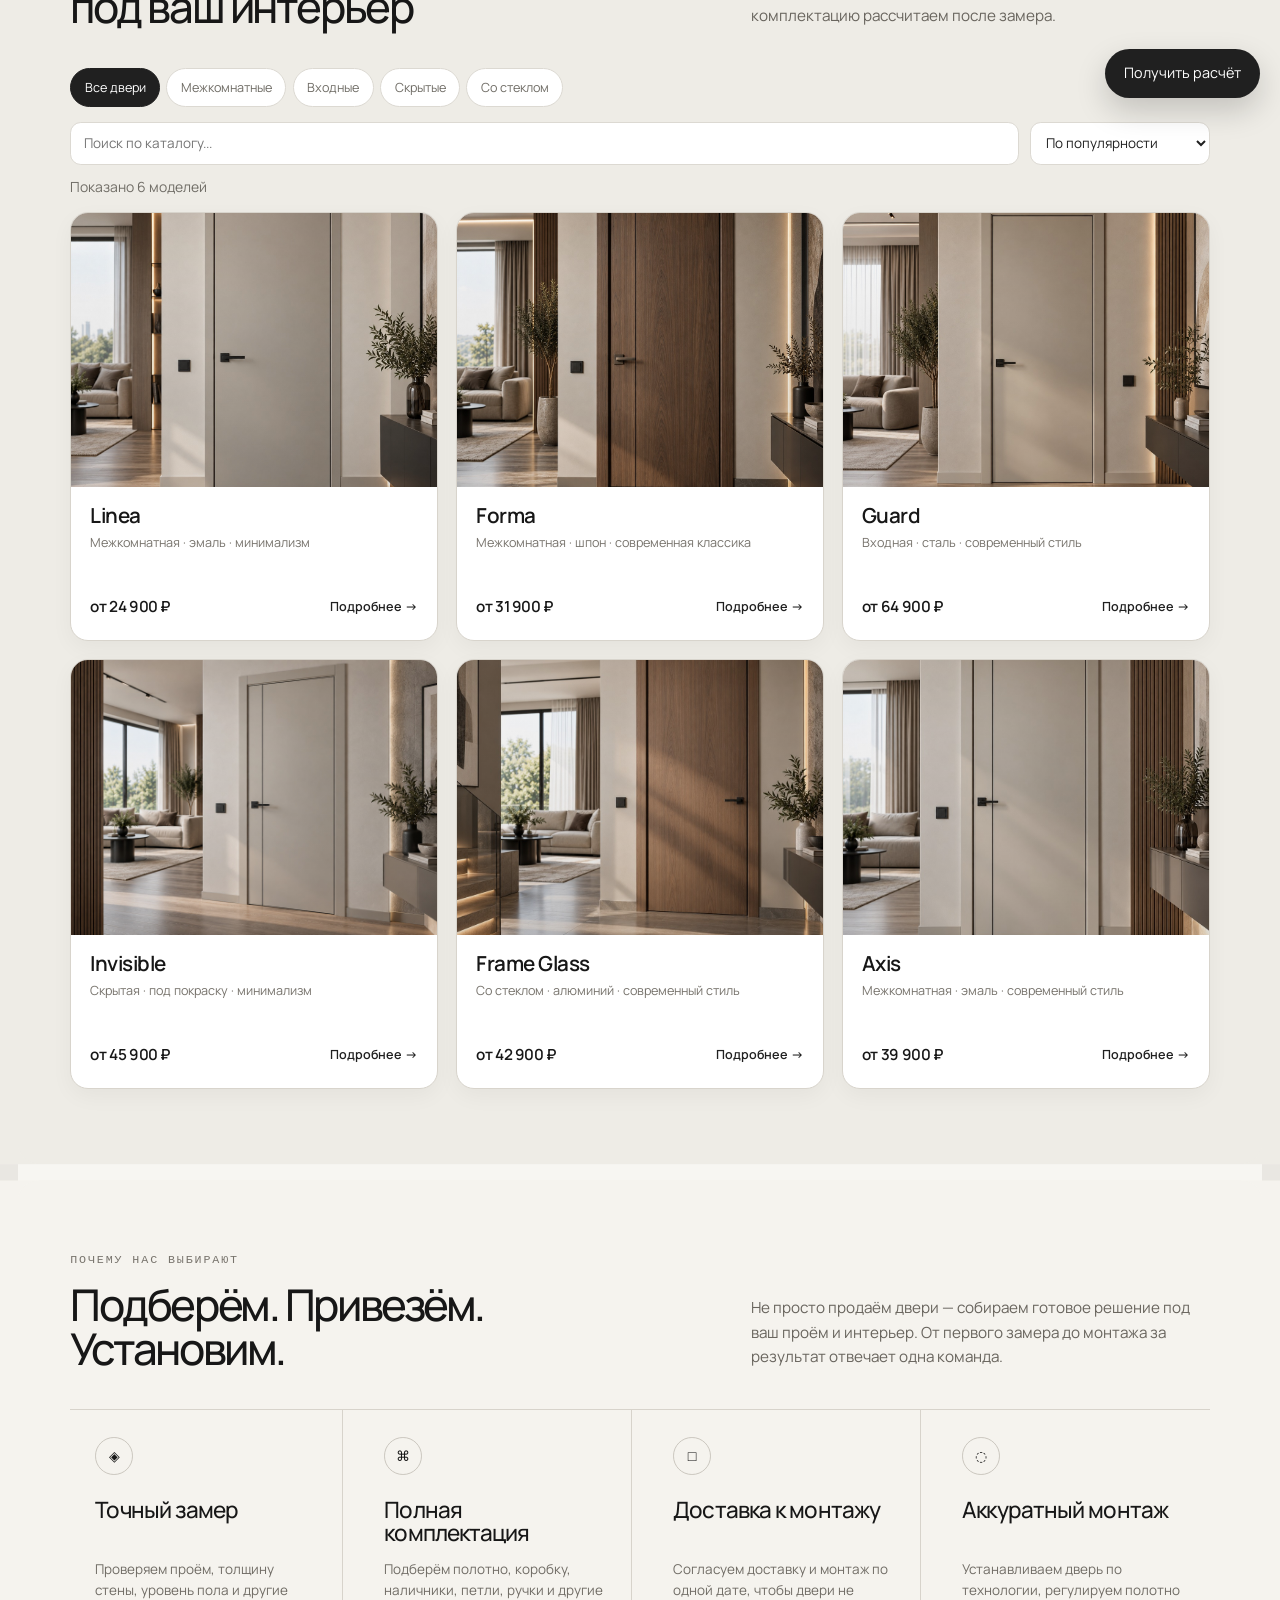
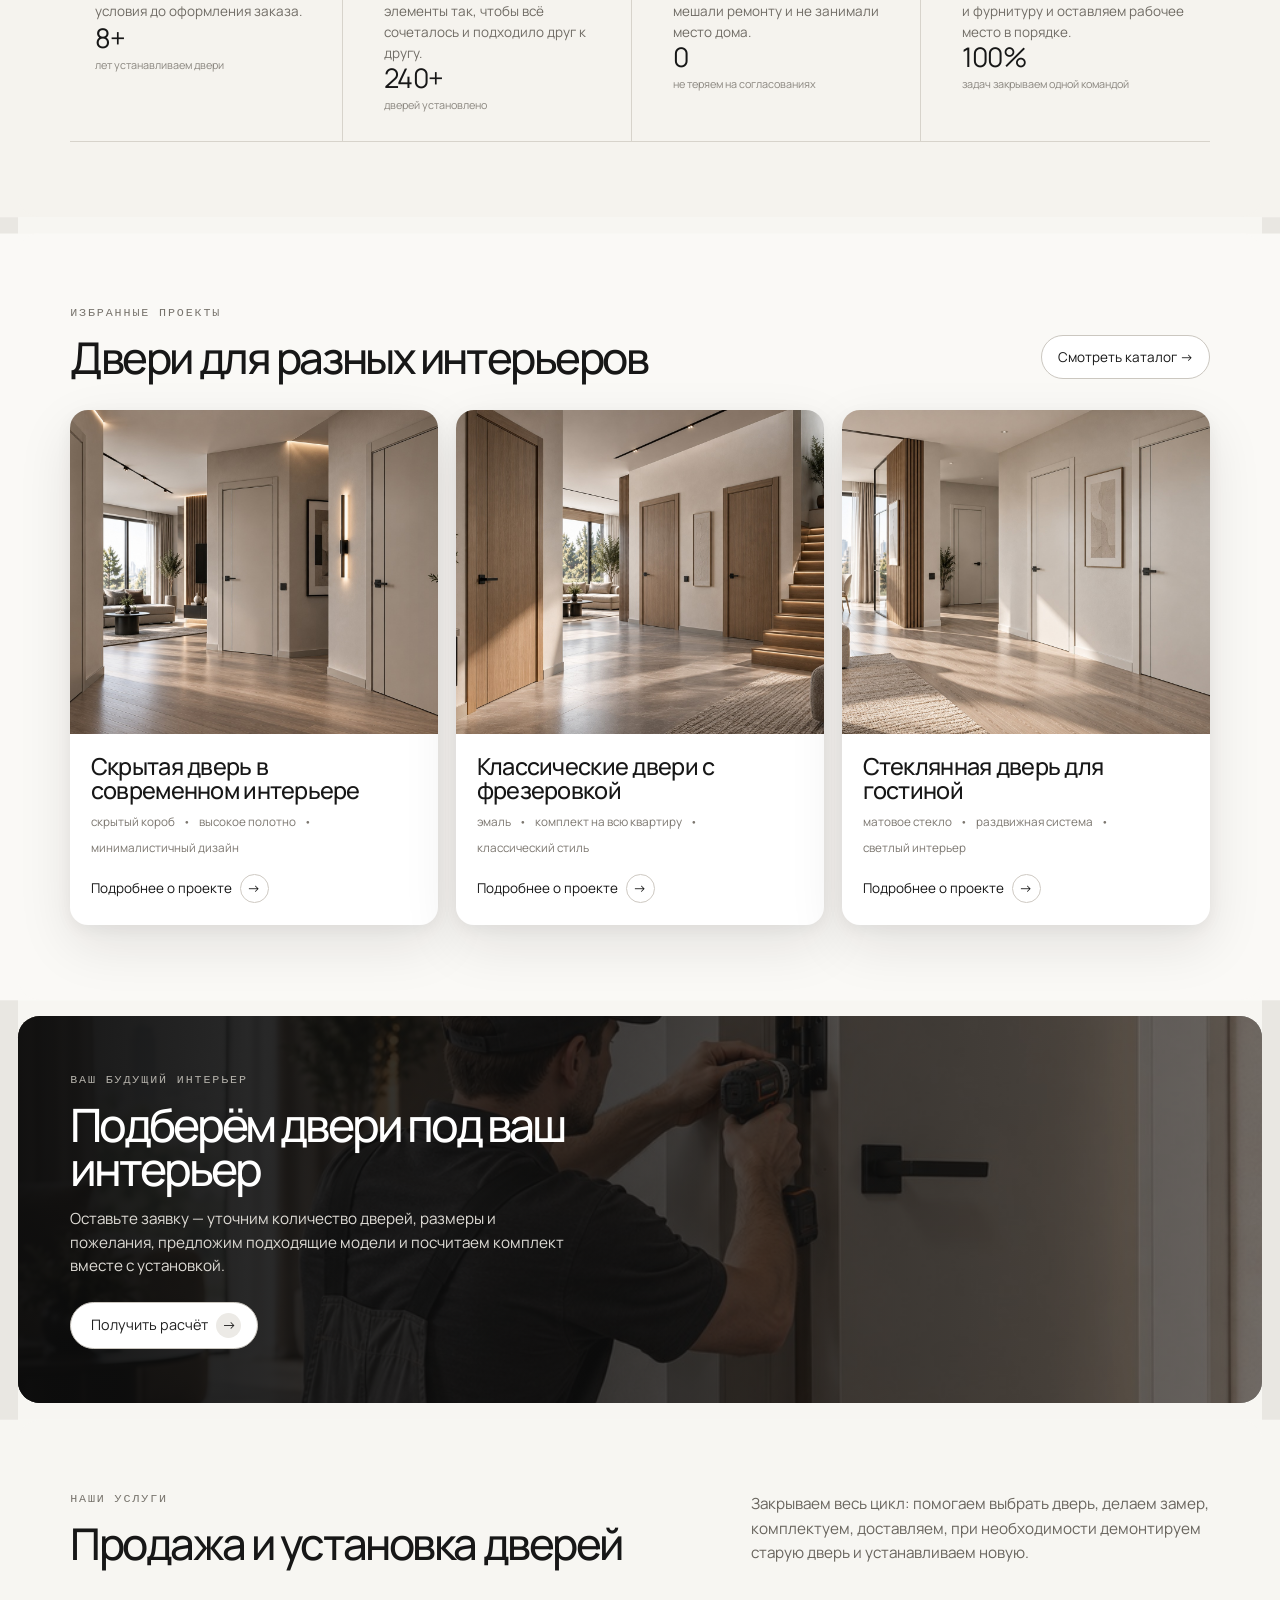
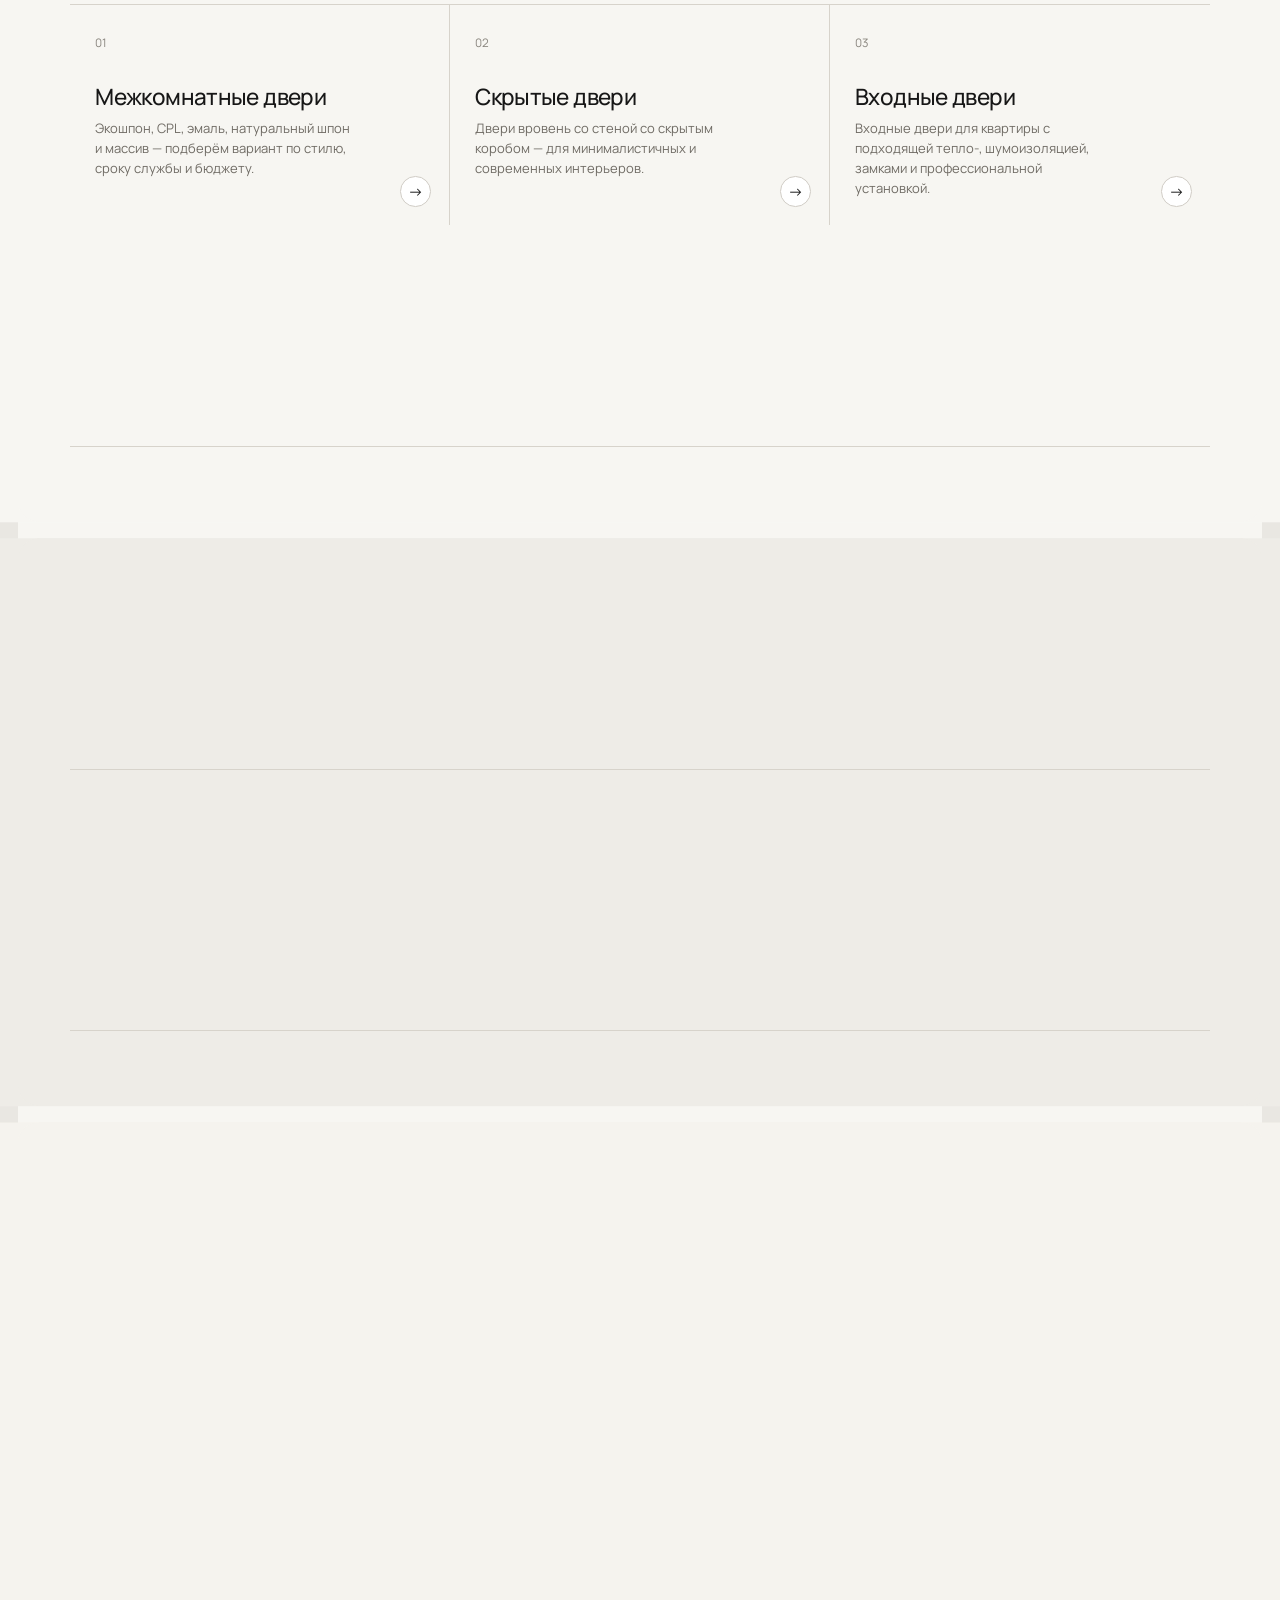
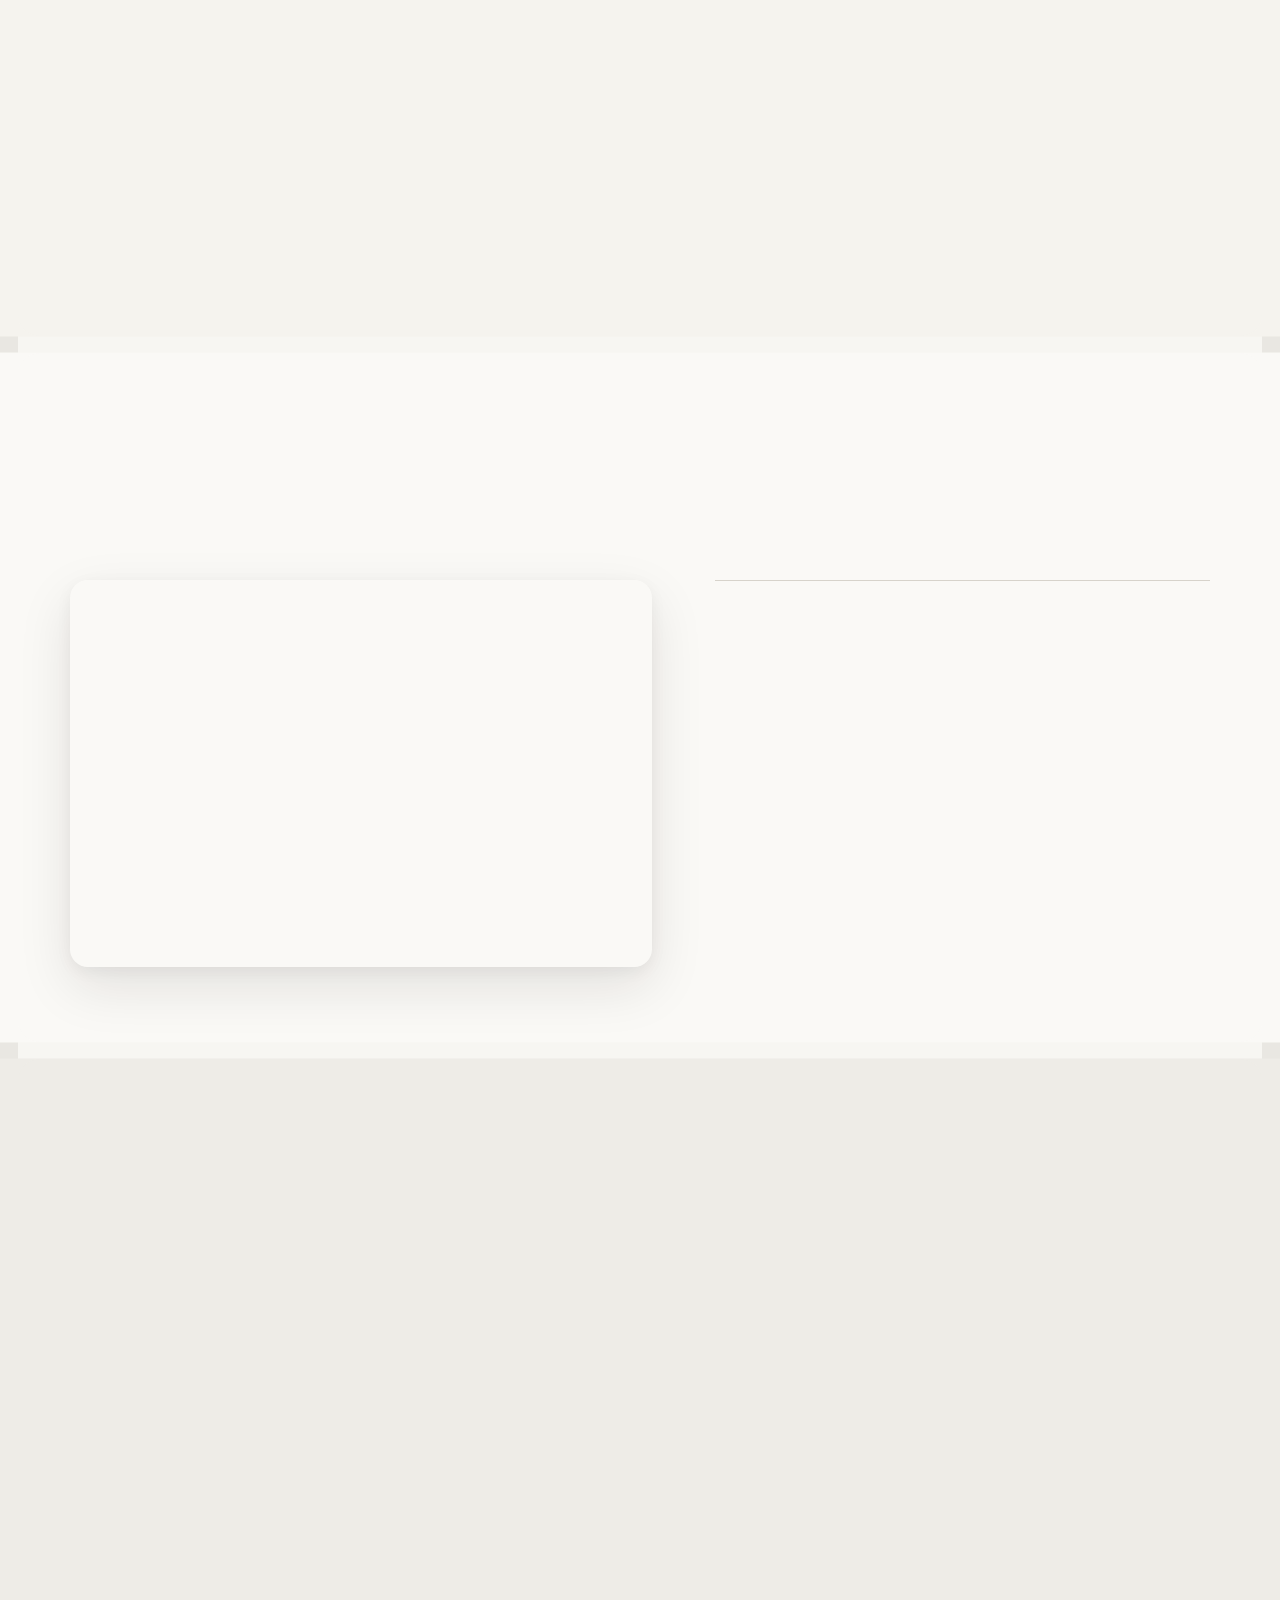
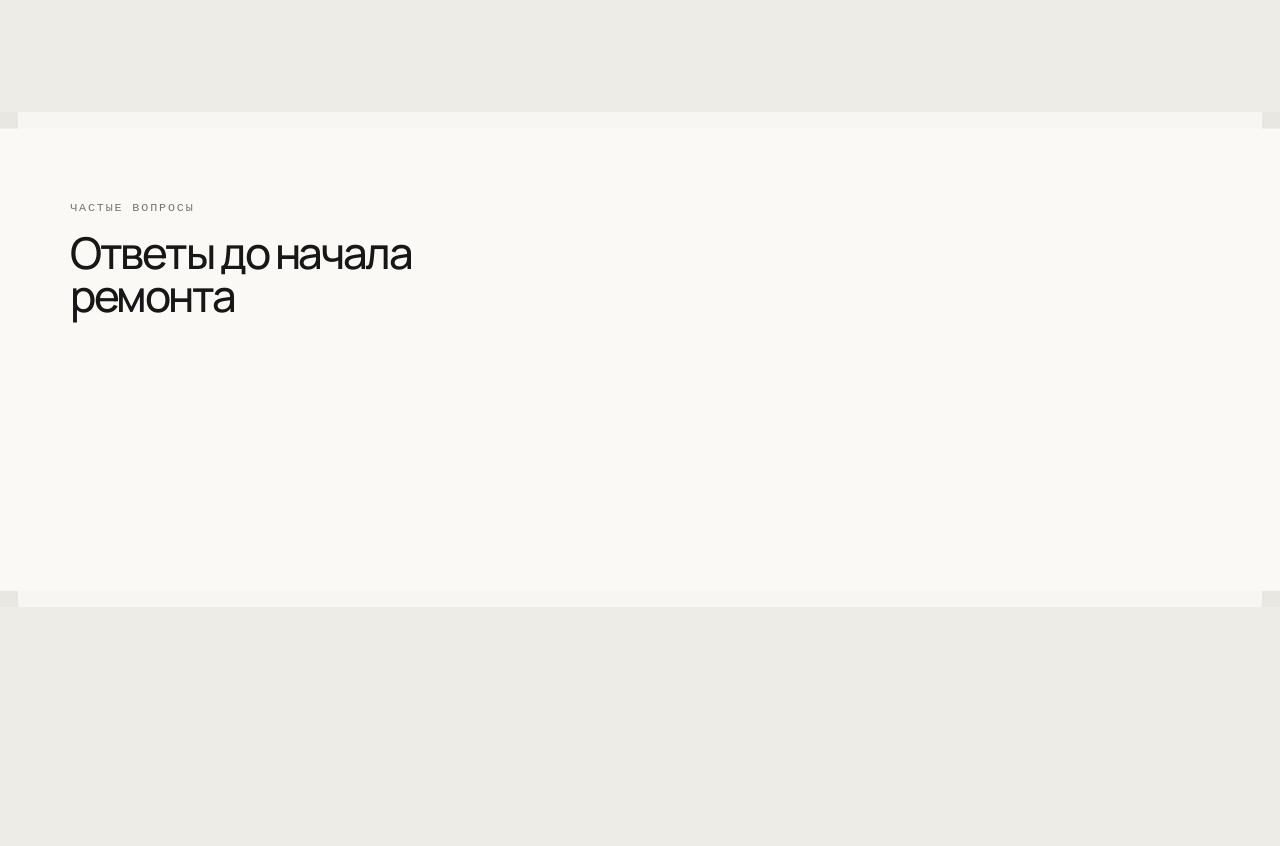
==== commit 11d455f1: "Load section surface harmony fix" ====
--- a/index.html
+++ b/index.html
@@ -14,7 +14,7 @@
     .then(function(r){if(!r.ok)throw new Error('Не удалось загрузить site.html');return r.text();})
     .then(function(html){
       html=html.replace('>ЭСТ<','>Двери под ключ<');
-      html=html.replace('</head>','<link rel="stylesheet" href="./responsive.css?v=1"><link rel="stylesheet" href="./responsive-fix.css?v=6"><link rel="stylesheet" href="./responsive-overrides.css?v=4"><link rel="stylesheet" href="./stats-floating.css?v=2"><link rel="stylesheet" href="./visual-polish.css?v=1"><link rel="stylesheet" href="./final-art-direction.css?v=1"><link rel="stylesheet" href="./brand-fix.css?v=1"><link rel="stylesheet" href="./brand-final.css?v=1"><link rel="stylesheet" href="./color-harmony.css?v=1"></head>');
+      html=html.replace('</head>','<link rel="stylesheet" href="./responsive.css?v=1"><link rel="stylesheet" href="./responsive-fix.css?v=6"><link rel="stylesheet" href="./responsive-overrides.css?v=4"><link rel="stylesheet" href="./stats-floating.css?v=2"><link rel="stylesheet" href="./visual-polish.css?v=1"><link rel="stylesheet" href="./final-art-direction.css?v=1"><link rel="stylesheet" href="./brand-fix.css?v=1"><link rel="stylesheet" href="./brand-final.css?v=1"><link rel="stylesheet" href="./color-harmony.css?v=1"><link rel="stylesheet" href="./page-surface-fix.css?v=1"></head>');
       var parsed=new DOMParser().parseFromString(html,'text/html');
       document.documentElement.replaceWith(document.importNode(parsed.documentElement,true));
       var scripts=Array.prototype.slice.call(document.querySelectorAll('script'));var index=0;
--- a/page-surface-fix.css
+++ b/page-surface-fix.css
@@ -0,0 +1,37 @@
+/* Section surfaces extend into the page gutters so no foreign side strip is visible. */
+html,body{background:#e9e7e2!important}
+.page{position:relative;overflow:visible}
+
+.section{
+  position:relative;
+  isolation:isolate;
+  box-shadow:0 0 0 100vmax var(--art-paper) !important;
+  clip-path:inset(0 -100vmax);
+}
+
+#catalog{box-shadow:0 0 0 100vmax #eeece6 !important}
+#about{box-shadow:0 0 0 100vmax #f5f3ee !important}
+#projects{box-shadow:0 0 0 100vmax #faf9f6 !important}
+#services{box-shadow:0 0 0 100vmax #f7f6f2 !important}
+#process{box-shadow:0 0 0 100vmax #eeece7 !important}
+.section--cases{box-shadow:0 0 0 100vmax #f5f3ee !important}
+.section--materials{box-shadow:0 0 0 100vmax #faf9f6 !important}
+.section--reviews{box-shadow:0 0 0 100vmax #eeece7 !important}
+.section--faq{box-shadow:0 0 0 100vmax #faf9f6 !important}
+.section--calculator{box-shadow:0 0 0 100vmax #eeece7 !important}
+#contacts{box-shadow:0 0 0 100vmax #f5f3ee !important}
+
+@media(max-width:700px){
+  .section{box-shadow:0 0 0 100vmax var(--art-paper)!important}
+  #catalog{box-shadow:0 0 0 100vmax #eeece6!important}
+  #about{box-shadow:0 0 0 100vmax #f5f3ee!important}
+  #projects{box-shadow:0 0 0 100vmax #faf9f6!important}
+  #services{box-shadow:0 0 0 100vmax #f7f6f2!important}
+  #process{box-shadow:0 0 0 100vmax #eeece7!important}
+  .section--cases{box-shadow:0 0 0 100vmax #f5f3ee!important}
+  .section--materials{box-shadow:0 0 0 100vmax #faf9f6!important}
+  .section--reviews{box-shadow:0 0 0 100vmax #eeece7!important}
+  .section--faq{box-shadow:0 0 0 100vmax #faf9f6!important}
+  .section--calculator{box-shadow:0 0 0 100vmax #eeece7!important}
+  #contacts{box-shadow:0 0 0 100vmax #f5f3ee!important}
+}
